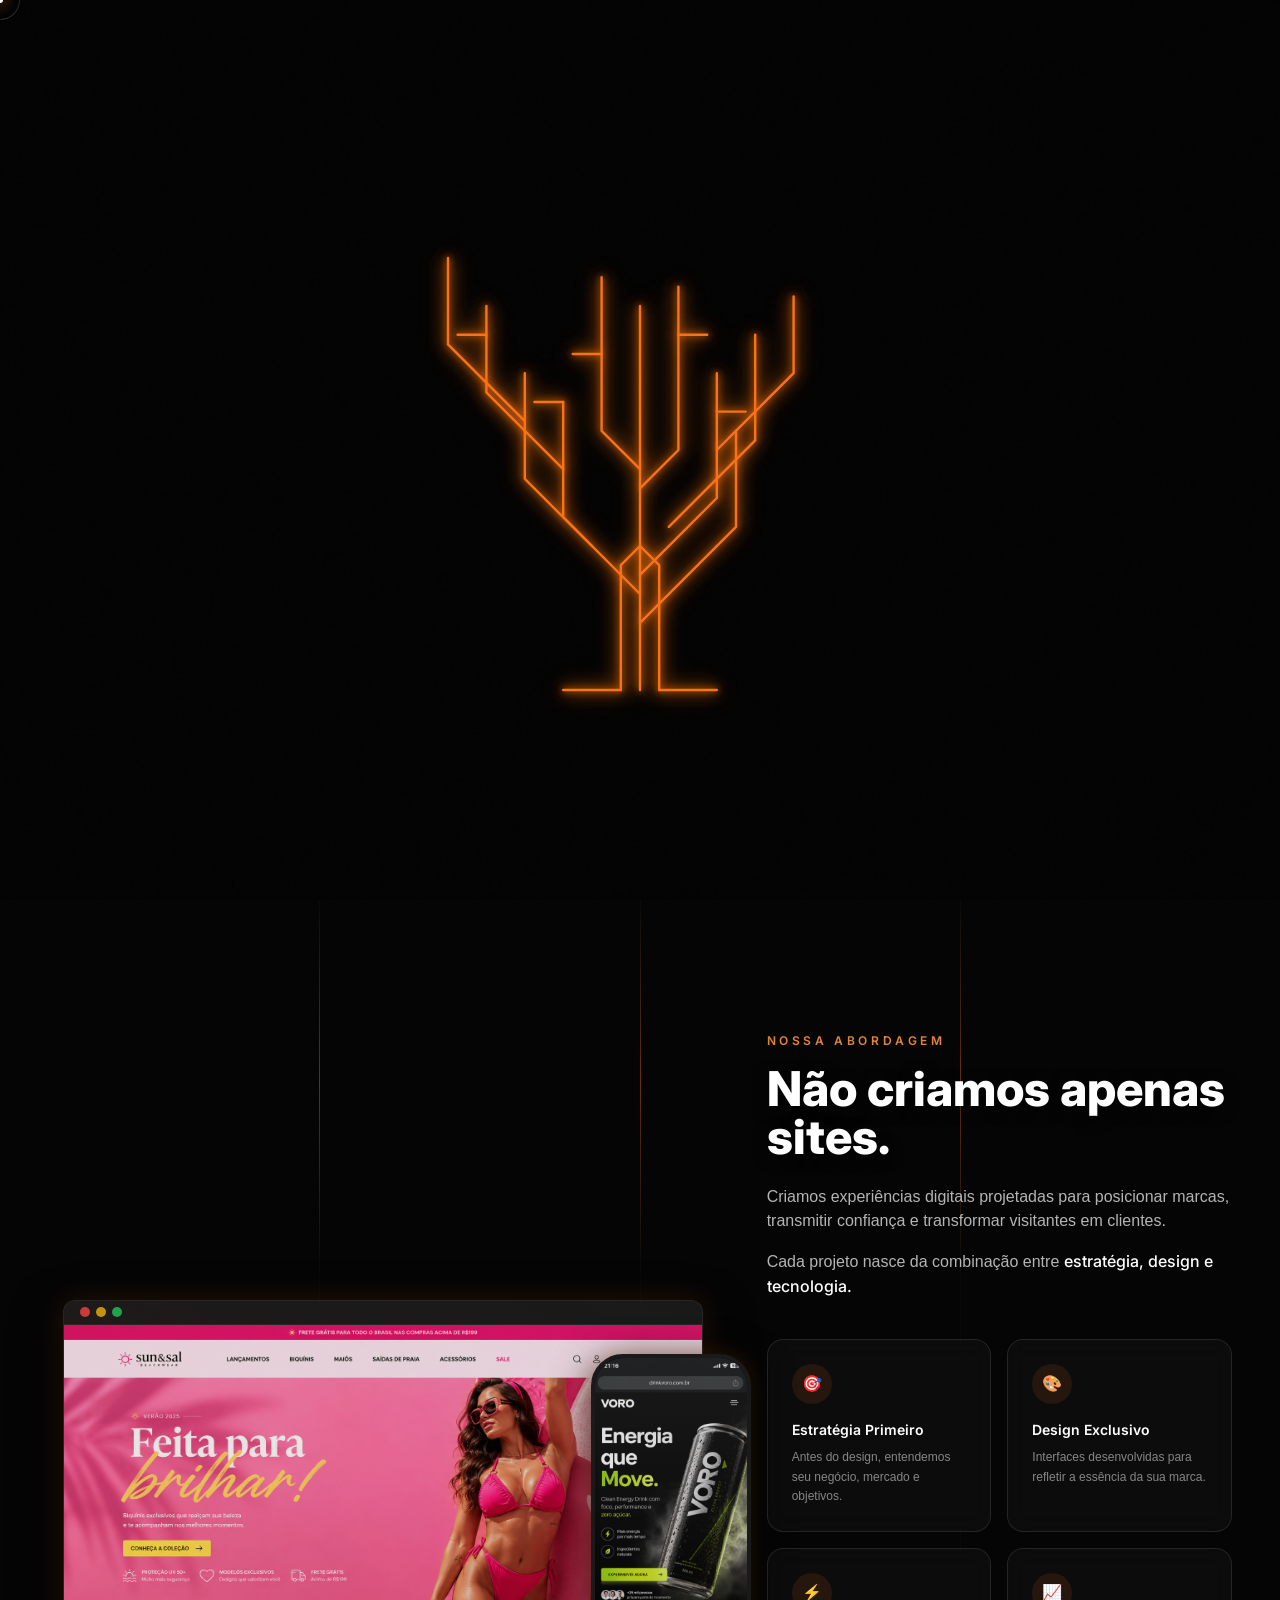
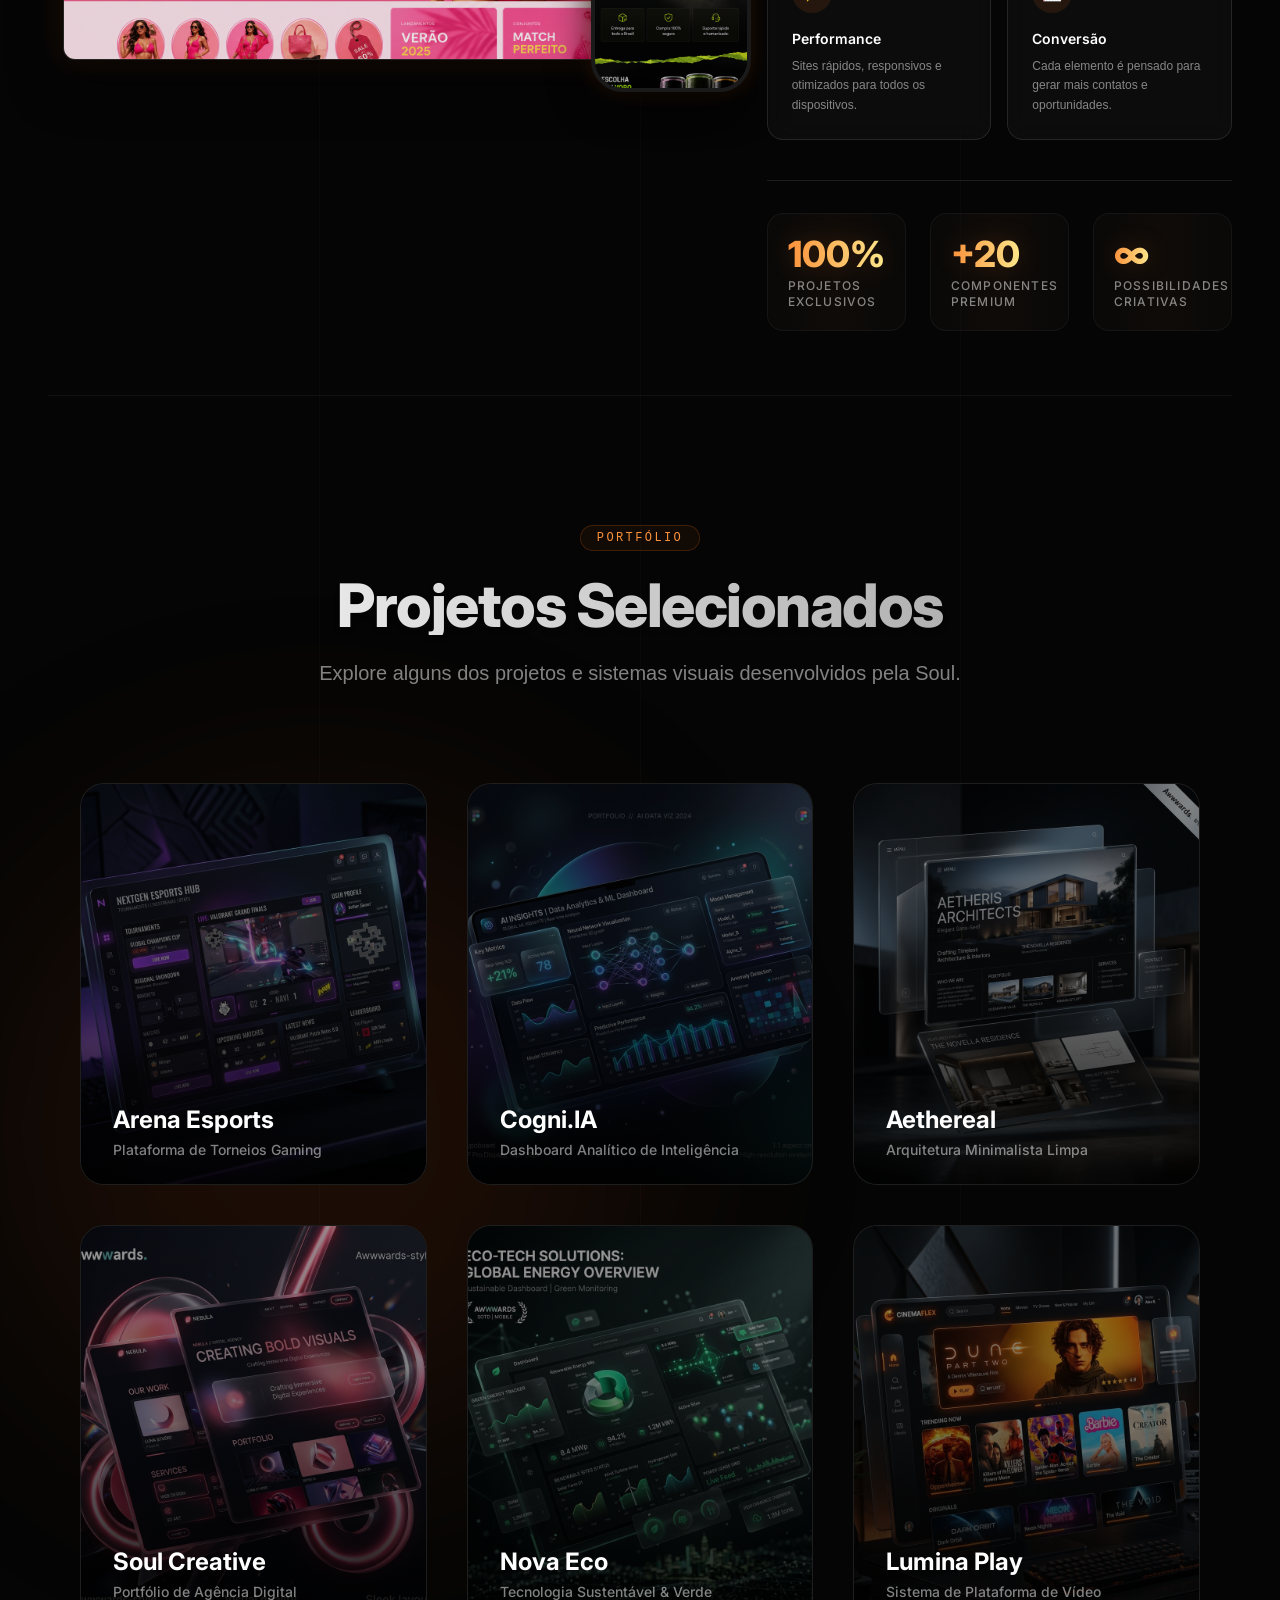
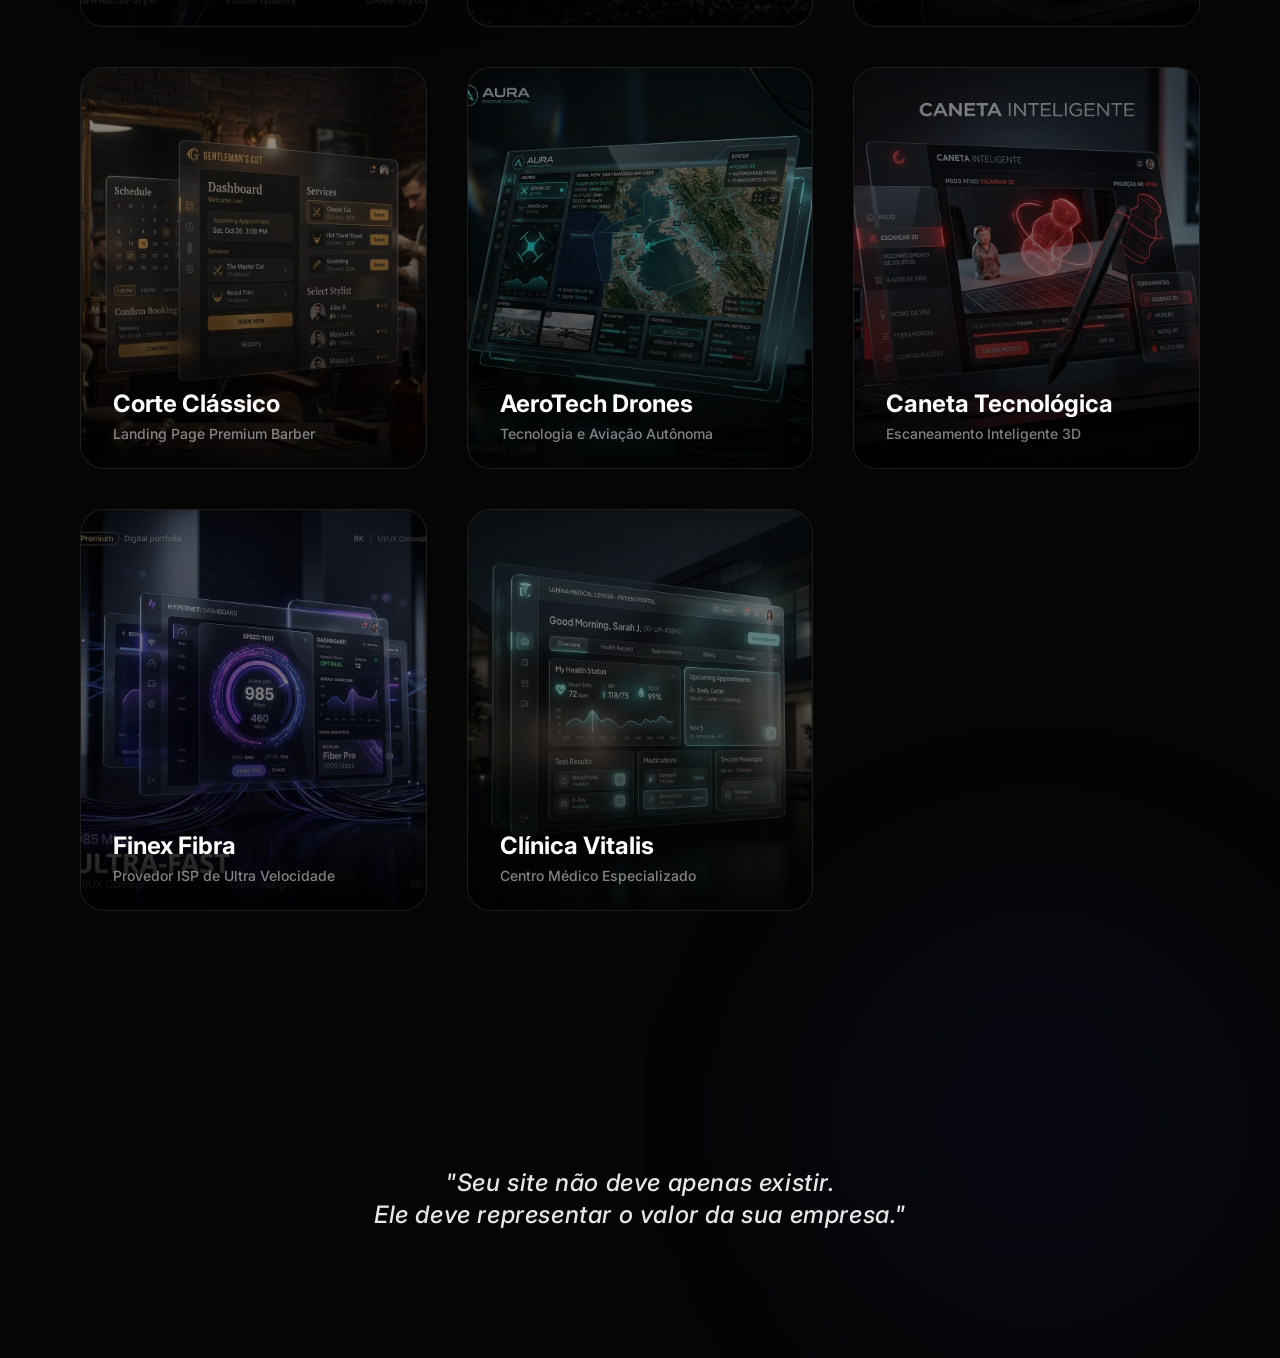
==== index3.html @ 249bc418 "Commit dobra 3" ====
<!DOCTYPE html>
<html lang="pt-BR">
<head>
    <meta charset="utf-8"/>
    <meta content="width=device-width, initial-scale=1.0" name="viewport"/>
    <meta content="5000" name="preview-ready-after-ms"/>
    <title>Portfólio Premium | Experiência Digital</title>

    <!-- fonts: Inter + Barlow Condensed + Oswald -->
    <link href="https://fonts.googleapis.com" rel="preconnect"/>
    <link href="https://fonts.gstatic.com" rel="preconnect"/>
    <link href="https://fonts.googleapis.com/css2?family=Inter:wght@300;400;500;600&family=Oswald:wght@500;600&family=Barlow+Condensed:wght@600;700&display=swap" rel="stylesheet">
    <link href="sonic-link.aura.build/assets/86d6b05f58559b7d_css2.css" rel="stylesheet"/>
    
    <!-- css: tokens de tema exatos do sonic-link -->
    <link rel="stylesheet" href="sonic-link.aura.build/assets/css/base.css"/>
    
    <!-- tailwind runtime idêntico -->
    <script src="sonic-link.aura.build/assets/176e894661aa9cdc_3.4.17"></script>
    <script>
        tailwind.config = {
            theme: {
                extend: {
                    fontFamily: {
                        sans: ['Inter', 'sans-serif'],
                        mono: ['JetBrains Mono', 'monospace'],
                        oswald: ['Oswald', 'sans-serif'],
                        barlow: ['Barlow Condensed', 'sans-serif'],
                    },
                    colors: {
                        brand: {
                            primary: '#6366F1',
                            secondary: '#fb923c',
                            accent: '#22d3ee',
                            lime: '#bef264',
                            purple: '#a855f7'
                        }
                    }
                }
            }
        }
    </script>
    
    <!-- icons idênticos -->
    <script src="sonic-link.aura.build/assets/851bed7af266f96a_iconify-icon.min.js"></script>
    <script src="https://unpkg.com/lucide@latest"></script>

    <style>
        body { background-color: #000; color: #fff; cursor: none; }
        
        /* --- PREMIUM PRELOADER CINEMATOGRÁFICO --- */
        #black-preloader {
            position: fixed; inset: 0; z-index: 999990;
            background: #030303;
            display: flex; align-items: center; justify-content: center;
            overflow: hidden;
        }
        .preloader-noise {
            position: absolute; inset: 0; z-index: 1;
            background-image: url('data:image/svg+xml;utf8,%3Csvg viewBox="0 0 200 200" xmlns="http://www.w3.org/2000/svg"%3E%3Cfilter id="n"%3E%3CfeTurbulence type="fractalNoise" baseFrequency="0.8" numOctaves="3" stitchTiles="stitch"/%3E%3C/filter%3E%3Crect width="100%25" height="100%25" filter="url(%23n)"/%3E%3C/svg%3E');
            opacity: 0.02;
            mix-blend-mode: overlay;
            pointer-events: none;
        }
        .preloader-ambient-glow {
            position: absolute; top: 50%; left: 50%; transform: translate(-50%, -50%);
            width: 60vw; height: 60vw;
            background: radial-gradient(circle, rgba(249, 115, 22, 0.05) 0%, transparent 60%);
            z-index: 2; pointer-events: none;
            opacity: 0;
        }
        .circuit-svg {
            position: absolute; top: 50%; left: 50%; transform: translate(-50%, -50%);
            width: clamp(250px, 60vw, 800px); height: clamp(250px, 60vw, 800px);
            z-index: 3; pointer-events: none;
            filter: drop-shadow(0 0 10px rgba(249,115,22,0.4));
        }
        .circuit-line {
            fill: none; stroke: #f97316; stroke-width: 2.5;
            stroke-linecap: round; stroke-linejoin: round;
        }
        .circuit-node {
            fill: #fdba74; transform-box: fill-box; transform-origin: center;
            opacity: 0; filter: drop-shadow(0 0 10px #f97316);
        }
        .glow-pulse {
            position: absolute; top: 50%; left: 50%; transform: translate(-50%, -50%);
            width: 0; height: 0; border-radius: 50%;
            background: radial-gradient(circle, rgba(249, 115, 22, 0.4) 0%, transparent 70%);
            z-index: 4; opacity: 0; pointer-events: none;
            mix-blend-mode: screen;
        }
        .preloader-logo-wrapper {
            position: absolute; top: 50%; left: 50%; transform: translate(-50%, -50%);
            display: flex; flex-direction: column; align-items: center; justify-content: center;
            width: clamp(200px, 45vw, 800px);
            z-index: 5;
            opacity: 0; filter: blur(20px); scale: 0.95;
            pointer-events: none;
        }
        .preloader-img-container {
            position: relative; width: 100%; display: flex; justify-content: center;
            filter: drop-shadow(0 0 25px rgba(249,115,22,0.15));
        }
        .preloader-logo {
            width: 100%; height: auto; display: block;
            image-rendering: high-quality;
            -webkit-backface-visibility: hidden;
            backface-visibility: hidden;
            transform: translateZ(0);
        }
        .logo-sweep-light {
            position: absolute; top: 0; left: -100%; width: 50%; height: 100%;
            background: linear-gradient(90deg, transparent, rgba(255,255,255,0.2), transparent);
            transform: skewX(-20deg); filter: blur(15px); mix-blend-mode: overlay;
        }
        .preloader-subtitle {
            font-family: 'Inter', sans-serif; font-weight: 500; font-size: clamp(0.45rem, 1.8vw, 1rem);
            letter-spacing: 0.6em; text-transform: uppercase; color: #ffffff;
            margin-top: clamp(1rem, 3vw, 2.5rem); margin-left: 0.6em;
            text-align: center; white-space: nowrap;
            opacity: 0; transform: translateY(15px);
            text-shadow: 0 0 10px rgba(255,255,255,0.8), 0 0 20px rgba(249,115,22,0.6);
            z-index: 10; position: relative;
        }
        .micro-particles {
            position: absolute; inset: 0; z-index: 4; pointer-events: none; overflow: hidden;
        }
        .particle {
            position: absolute; background: #fff; border-radius: 50%;
            opacity: 0; box-shadow: 0 0 8px #fb923c, 0 0 15px #f97316;
        }

        /* Botões Premium (CTA) adaptados com glassmorphism e glow dinâmico */
        .btn-glow {
            position: relative;
            overflow: hidden;
            background: linear-gradient(135deg, #f97316, #ea580c);
            border: 1px solid rgba(255,255,255,0.15);
            border-top-color: rgba(255,255,255,0.35);
            box-shadow: 0 10px 30px rgba(249,115,22,0.35), inset 0 1px 2px rgba(255,255,255,0.3);
            transition: all 0.4s cubic-bezier(0.2,0.8,0.2,1);
            cursor: none;
            color: #fff;
            text-shadow: 0 2px 4px rgba(0,0,0,0.2);
        }
        .btn-glow::before {
            content: '';
            position: absolute; inset: 0;
            background: linear-gradient(45deg, rgba(255,255,255,0), rgba(255,255,255,0.25), rgba(255,255,255,0));
            transform: translateX(-100%);
            transition: transform 0.6s ease;
            z-index: 1;
        }
        .btn-glow:hover::before { transform: translateX(100%); }
        .btn-glow:hover {
            transform: translateY(-2px) scale(1.02);
            box-shadow: 0 15px 40px rgba(249,115,22,0.5), inset 0 1px 2px rgba(255,255,255,0.4);
            border-color: rgba(255,255,255,0.4);
        }

        .btn-outline {
            position: relative;
            overflow: hidden;
            background: rgba(255,255,255,0.05);
            border: 1px solid rgba(255,255,255,0.15);
            border-top-color: rgba(255,255,255,0.3);
            box-shadow: 0 8px 32px rgba(0,0,0,0.2), inset 0 1px 1px rgba(255,255,255,0.1);
            transition: all 0.4s ease;
            backdrop-filter: blur(24px) saturate(200%);
            -webkit-backdrop-filter: blur(24px) saturate(200%);
            cursor: none;
            color: rgba(255,255,255,0.9);
        }
        .btn-outline:hover {
            background: rgba(255,255,255,0.12);
            border-color: rgba(255,255,255,0.4);
            color: #fff;
            box-shadow: 0 12px 40px rgba(0,0,0,0.3), inset 0 1px 1px rgba(255,255,255,0.3);
            transform: translateY(-2px);
        }

        /* Cursor Customizado acompanhando a exigência */
        .cursor-dot {
            position: fixed; top: 0; left: 0; width: 6px; height: 6px;
            background: #fff; border-radius: 50%; pointer-events: none; z-index: 1000000;
            transform: translate(-50%, -50%);
        }
        .cursor-halo {
            position: fixed; top: 0; left: 0; width: 40px; height: 40px;
            border: 1px solid rgba(255,255,255,0.15);
            background: radial-gradient(circle, rgba(249,115,22,0.15) 0%, transparent 60%);
            border-radius: 50%; pointer-events: none; z-index: 999999;
            transform: translate(-50%, -50%);
            transition: width 0.3s ease, height 0.3s ease, background 0.3s ease;
        }
        body:hover .cursor-halo { width: 60px; height: 60px; }
        
        /* Evitar cliques na animação de entrada que cortem o filme */
        #resolveTitle { pointer-events: none; }
        #resolveTitle button { pointer-events: auto; }

        /* TRAVA DE SEGURANÇA PARA MOBILE */
        @media (max-width: 600px) {
            .preloader-subtitle {
                font-size: 9px !important;
                letter-spacing: 4px !important;
                margin-top: 15px !important;
                white-space: nowrap !important;
                margin-left: 4px !important; /* Compensa o último letter-spacing para centralizar perfeitamente */
            }
            .preloader-logo-wrapper {
                width: 85vw !important;
                max-width: 320px !important;
            }
        }
    </style>
</head>
<body class="min-h-screen overflow-x-hidden bg-black antialiased selection:bg-[#f97316]/30 selection:text-white text-zinc-400 relative">

    <!-- CUSTOM CURSOR -->
    <div class="cursor-dot" id="cursor-dot"></div>
    <div class="cursor-halo" id="cursor-halo"></div>

    <!-- PRELOADER PURO CINEMATOGRÁFICO -->
    <div id="black-preloader">
        <div class="preloader-noise"></div>
        <div class="preloader-ambient-glow" id="ambient-glow"></div>
        <div class="micro-particles" id="particles-container"></div>
        <div class="glow-pulse" id="glow-pulse"></div>
        
        <div class="circuit-container" id="circuit-container">
            <svg class="circuit-svg" viewBox="0 0 800 600">
                <defs>
                    <filter id="premium-glow" x="-50%" y="-50%" width="200%" height="200%">
                        <feGaussianBlur stdDeviation="4" result="blur1"/>
                        <feGaussianBlur stdDeviation="8" result="blur2"/>
                        <feMerge>
                            <feMergeNode in="blur2"/>
                            <feMergeNode in="blur1"/>
                            <feMergeNode in="SourceGraphic"/>
                        </feMerge>
                    </filter>
                </defs>
                
                <g filter="url(#premium-glow)">
                    <!-- Tronco/Base principal -->
                    <path class="circuit-line" d="M400,550 L400,400" />
                    <path class="circuit-line" d="M380,550 L380,420 L400,400" />
                    <path class="circuit-line" d="M420,550 L420,420 L400,400" />
                    
                    <!-- Lado Esquerdo -->
                    <path class="circuit-line" d="M400,450 L320,370 L320,250" />
                    <path class="circuit-line" d="M350,400 L280,330 L280,220" />
                    <path class="circuit-line" d="M320,320 L240,240 L240,150" />
                    <path class="circuit-line" d="M280,270 L200,190 L200,100" />
                    
                    <!-- Lado Direito -->
                    <path class="circuit-line" d="M400,430 L480,350 L480,220" />
                    <path class="circuit-line" d="M430,380 L520,290 L520,180" />
                    <path class="circuit-line" d="M480,300 L560,220 L560,140" />
                    <path class="circuit-line" d="M400,480 L500,380 L500,280" />
                    
                    <!-- Centro superior -->
                    <path class="circuit-line" d="M400,400 L400,150" />
                    <path class="circuit-line" d="M400,320 L360,280 L360,120" />
                    <path class="circuit-line" d="M400,340 L440,300 L440,130" />
                    
                    <!-- Sub-ramificações horizontais e detalhes -->
                    <path class="circuit-line" d="M320,250 L290,250" />
                    <path class="circuit-line" d="M480,260 L510,260" />
                    <path class="circuit-line" d="M360,200 L330,200" />
                    <path class="circuit-line" d="M440,180 L470,180" />
                    <path class="circuit-line" d="M240,180 L210,180" />
                    <path class="circuit-line" d="M380,550 L320,550" />
                    <path class="circuit-line" d="M420,550 L480,550" />
                </g>
                
                <g filter="url(#premium-glow)">
                    <circle class="circuit-node" cx="320" cy="250" r="5" />
                    <circle class="circuit-node" cx="280" cy="220" r="4" />
                    <circle class="circuit-node" cx="240" cy="150" r="5" />
                    <circle class="circuit-node" cx="200" cy="100" r="4" />
                    <circle class="circuit-node" cx="480" cy="220" r="5" />
                    <circle class="circuit-node" cx="520" cy="180" r="4" />
                    <circle class="circuit-node" cx="560" cy="140" r="4" />
                    <circle class="circuit-node" cx="500" cy="280" r="5" />
                    <circle class="circuit-node" cx="400" cy="150" r="6" />
                    <circle class="circuit-node" cx="360" cy="120" r="4" />
                    <circle class="circuit-node" cx="440" cy="130" r="4" />
                    <circle class="circuit-node" cx="290" cy="250" r="3" />
                    <circle class="circuit-node" cx="510" cy="260" r="3" />
                    <circle class="circuit-node" cx="330" cy="200" r="3" />
                    <circle class="circuit-node" cx="470" cy="180" r="3" />
                    <circle class="circuit-node" cx="210" cy="180" r="3" />
                    <circle class="circuit-node" cx="320" cy="550" r="3" />
                    <circle class="circuit-node" cx="480" cy="550" r="3" />
                </g>
            </svg>
        </div>
        
        <div class="preloader-logo-wrapper" id="logo-wrapper">
            <div class="preloader-img-container">
                <img src="assets/LOGO%202.png" alt="Soul Logo" class="preloader-logo" id="premium-logo" />
                <div class="logo-sweep-light" id="logo-sweep"></div>
            </div>
            <div class="preloader-subtitle" id="premium-subtitle">BEM VINDO AO PORTFÓLIO</div>
        </div>
    </div>

    <!-- prism-background idêntico (WebGL renderiza aqui) -->
    <div class="fixed inset-0 z-[-1] pointer-events-none w-full h-full opacity-60 mix-blend-screen" id="prism-container"></div>
    
    <!-- atmospheric-layers idêntico -->
    <div class="fixed inset-0 z-0 pointer-events-none opacity-[0.08]" style="background-image: radial-gradient(circle at 1px 1px, #ffffff 1px, transparent 0); background-size: 32px 32px;"></div>
    <div class="fixed inset-0 z-0 flex items-center justify-center pointer-events-none">
        <div class="w-[800px] h-[800px] rounded-full opacity-30 blur-[120px]" style="background: radial-gradient(circle at center, #f97316, transparent 60%);"></div>
    </div>
    
    <!-- structural-grid-lines removido a pedido -->

    <!-- watermark adaptado -->
    <div class="fixed inset-0 flex items-center justify-center pointer-events-none z-0">
        <h1 class="text-7xl md:text-9xl tracking-tighter text-white font-light uppercase opacity-[0.02] select-none mix-blend-overlay">AGÊNCIA DIGITAL</h1>
    </div>

    <!-- navigation adaptado para Portfólio -->
    <header class="fixed md:top-8 z-50 flex pointer-events-auto pr-4 pl-4 top-4 right-0 left-0 justify-center">
        <nav class="flex items-center w-full md:w-auto max-w-4xl justify-between md:justify-center bg-[#18181B]/80 border-white/5 border rounded-full py-2 pr-2 pl-4 md:pl-6 shadow-2xl shadow-black/50 backdrop-blur-xl transition-all">
            <div class="flex items-center gap-2 pr-2 md:pr-6 md:border-r border-white/10 py-1 cursor-none hover:text-white transition-colors">
                <img src="assets/logo%203.png" alt="Logo" class="h-10 w-auto" />
            </div>
            <div class="hidden md:flex gap-6 px-6 items-center">
                <button class="hover:text-white cursor-none transition-colors text-xs text-zinc-500 tracking-widest font-mono">Projetos</button>
                <button class="hover:text-white cursor-none transition-colors text-xs text-zinc-500 tracking-widest font-mono">Serviços</button>
                <button class="hover:text-white cursor-none transition-colors text-xs text-zinc-500 tracking-widest font-mono">Sobre</button>
            </div>
            <div class="hidden md:flex items-center gap-4 pl-6 border-l border-white/10">
                <button class="hover:bg-orange-400 cursor-none transition-colors text-xs font-medium text-white tracking-tight bg-orange-500 rounded-full pt-1.5 pr-4 pb-1.5 pl-4 shadow-[0_0_12px_rgba(249,115,22,0.4)]">Iniciar Projeto</button>
            </div>
        </nav>
    </header>

    <!-- hero-pulsewave-intro -> ADAPTADA PARA PORTFÓLIO (MESMA ESTRUTURA GSAP E HTML) -->
    <section aria-label="Filme cinematográfico de introdução Portfólio" class="flex overflow-hidden antialiased selection:bg-indigo-400 selection:text-white text-white w-full h-screen relative items-center justify-center" style="font-family: Inter, ui-sans-serif, system-ui, -apple-system, BlinkMacSystemFont, 'Segoe UI', sans-serif">
        <div aria-hidden="true" class="absolute inset-0 opacity-30" style="background-image: radial-gradient(circle, rgba(255, 255, 255, 0.45) 0px, rgba(255, 255, 255, 0.45) 0.055rem, transparent 0.075rem); background-size: 0.7rem 0.7rem; mask-image: linear-gradient(rgba(0, 0, 0, 0.95), rgba(0, 0, 0, 0.15) 19%, rgba(0, 0, 0, 0.12) 81%, rgba(0, 0, 0, 0.85));"></div>
        <div aria-hidden="true" class="opacity-20 absolute top-0 right-0 bottom-0 left-0"></div>
        
        <div class="relative h-[91vh] w-[96vw] overflow-hidden rounded-[1.4rem] border border-white/10 bg-black shadow-2xl sm:rounded-[2rem] md:h-[89vh] md:w-[95vw]" id="filmStage" style="box-shadow: rgba(0, 0, 0, 0.48) 0px 2rem 8rem, rgba(255, 255, 255, 0.08) 0px 0px 0px 0.0625rem inset;">
            <canvas aria-hidden="true" class="absolute inset-0 h-full w-full opacity-90" id="webglLayer"></canvas>
            <img alt="" class="absolute inset-0 h-full w-full scale-125 object-cover opacity-0 blur-xl" id="abstractBase" src="sonic-link.aura.build/assets/6a7bb45fc2ab1366_fa51902b-c2a4-4c33-a96e-a8f1ef.jpg"/>
            <div aria-hidden="true" class="absolute inset-0" style="background: radial-gradient(circle at 50% 56%, rgba(249,115,22,.15), transparent 18%), radial-gradient(circle at 63% 45%, rgba(249,115,22,.25), transparent 25%), linear-gradient(to bottom, rgba(0,0,0,.2), rgba(0,0,0,.12) 38%, rgba(0,0,0,.76));"></div>
            <div aria-hidden="true" class="absolute inset-x-0 top-0 h-24 bg-gradient-to-b from-black via-black/70 to-transparent"></div>
            <div aria-hidden="true" class="absolute inset-x-0 bottom-0 h-44 bg-gradient-to-t from-black via-black/75 to-transparent"></div>
            <!-- linhas de grade finas e transparentes removidas a pedido -->
            
            <!-- (PRELOADER 1) TEXTO 1 DA TIMELINE GSAP -->
            <div class="absolute inset-x-4 top-[4%] z-10 text-center opacity-0 sm:top-[3%]" id="introWord">
                <p class="tracking-tight text-white/20 text-[clamp(4.5rem,15vw,11rem)] leading-none" style="font-family: 'Barlow Condensed', Impact, sans-serif; font-weight: 600;">Bem-vindo ao</p>
            </div>
            
            <!-- (PRELOADER 2) TEXTO 2 DA TIMELINE GSAP -->
            <div class="absolute left-1/2 top-[17%] z-20 flex w-[92%] -translate-x-1/2 items-center justify-center gap-[clamp(.45rem,2vw,2rem)] text-center opacity-0 sm:top-[18%] md:top-[17%]" id="mainTitle">
                <!-- Mantivemos as 4 chunks originais para garantir que a timeline funcione idêntica! -->
                <span class="titleChunk inline-block tracking-tight text-white text-[clamp(4.5rem,12vw,12rem)] leading-[.78]" style='font-family: "Barlow Condensed", Impact, sans-serif; font-weight: 700;'>Futuro</span>
                <span class="titleChunk inline-block tracking-tight text-white text-[clamp(4.5rem,12vw,12rem)] leading-[.78]" style='font-family: "Barlow Condensed", Impact, sans-serif; font-weight: 700;'>Digital.</span>
                <span class="titleChunk hidden tracking-tight text-white text-[clamp(4.5rem,12vw,12rem)] leading-[.78]" style='font-family: "Barlow Condensed", Impact, sans-serif; font-weight: 700;'>-</span>
                <span class="titleChunk hidden tracking-tight text-white text-[clamp(4.5rem,12vw,12rem)] leading-[.78]" style='font-family: "Barlow Condensed", Impact, sans-serif; font-weight: 700;'>-</span>
            </div>
            
            <!-- (PRELOADER 3) TEXTO 3 DA TIMELINE GSAP -->
            <div class="absolute left-1/2 top-[14%] z-20 w-[92%] -translate-x-1/2 text-center opacity-0" id="altTitle">
                <p class="tracking-tight text-white text-[clamp(4.5rem,14vw,12rem)] leading-[.76]" style="font-family: 'Barlow Condensed', Impact, sans-serif; font-weight: 700;">Alto Impacto</p>
            </div>
            
            <!-- (HERO FINAL) TEXTO DE RESOLUÇÃO FINAL GSAP -->
            <div class="absolute left-1/2 top-1/2 z-50 w-full px-2 md:px-4 -translate-x-1/2 -translate-y-1/2 text-center opacity-0 flex flex-col items-center" id="resolveTitle">
                <p class="tracking-tighter text-white text-[clamp(2.5rem,7vw,6.5rem)] leading-[1.1] font-sans font-extrabold" style="text-shadow: 0 15px 50px rgba(0,0,0,0.9), 0 4px 15px rgba(0,0,0,0.8);">Design com Estratégia</p>
                <p class="mx-auto mt-4 w-full max-w-4xl text-[10px] sm:text-sm font-sans font-normal uppercase tracking-[.25rem] text-white/90 leading-relaxed" style="text-shadow: 0 4px 15px rgba(0,0,0,0.9);">
                    Transformando ideias em experiências digitais que vendem.
                </p>
                <!-- Os CTAs exigidos pela agência (escondidos até o fade-in) -->
                <div class="mt-8 flex flex-col sm:flex-row items-center justify-center gap-5 sm:gap-6">
                    <!-- Botão 1 Animado (Borda Giratória Conic-Gradient) -->
                    <button class="group isolate inline-flex cursor-pointer overflow-hidden transition-all duration-300 hover:scale-105 hover:shadow-[0_0_50px_10px_rgba(249,115,22,0.45)] bg-gradient-to-b from-white/20 via-white/0 to-white/5 rounded-full relative shadow-[0_0_25px_rgba(249,115,22,0.3),0_8px_40px_rgba(249,115,22,0.15)]">
                        <div class="absolute inset-0 overflow-hidden rounded-full">
                            <div class="absolute inset-[-100%] w-[300%] h-[300%] left-[-100%] top-[-100%] animate-[spin_3s_linear_infinite]" style="background: conic-gradient(from 0deg, transparent 0deg, transparent 80deg, rgba(253,186,116,0.9) 180deg, transparent 280deg, transparent 360deg);"></div>
                        </div>
                        <div class="absolute inset-[1px] rounded-full backdrop-blur-xl z-0 bg-neutral-950/90"></div>
                        <div class="z-10 flex gap-3 overflow-hidden text-sm font-medium text-white w-full rounded-full py-3.5 pl-7 pr-5 relative items-center justify-center">
                            <span class="whitespace-nowrap relative z-10 font-semibold tracking-wide text-base text-white/95 group-hover:text-white transition-colors">Ver Projetos</span>
                            <span class="inline-flex items-center justify-center z-10 bg-white/10 w-7 h-7 rounded-full ml-1 relative group-hover:translate-x-1 transition-transform text-white/80 group-hover:text-white">
                                <i data-lucide="arrow-right" class="w-3.5 h-3.5"></i>
                            </span>
                        </div>
                    </button>

                    <!-- Botão 2 Animado (Borda Giratória Conic-Gradient Sutil) -->
                    <button class="group isolate inline-flex cursor-pointer overflow-hidden transition-all duration-300 hover:scale-105 hover:shadow-[0_0_50px_10px_rgba(255,255,255,0.2)] bg-gradient-to-b from-white/10 via-white/0 to-white/5 rounded-full relative shadow-[0_0_25px_rgba(255,255,255,0.1),0_8px_40px_rgba(0,0,0,0.4)]">
                        <div class="absolute inset-0 overflow-hidden rounded-full">
                            <div class="absolute inset-[-100%] w-[300%] h-[300%] left-[-100%] top-[-100%] animate-[spin_4s_linear_infinite]" style="background: conic-gradient(from 0deg, transparent 0deg, transparent 120deg, rgba(255,255,255,0.5) 180deg, transparent 240deg, transparent 360deg);"></div>
                        </div>
                        <div class="absolute inset-[1px] rounded-full backdrop-blur-xl z-0 bg-[#0a0a0a]/90"></div>
                        <div class="z-10 flex gap-3 overflow-hidden text-sm font-medium text-white rounded-full py-3.5 px-8 relative items-center">
                            <span class="whitespace-nowrap relative z-10 font-semibold tracking-wide text-base text-white/90 group-hover:text-white transition-colors">Falar Comigo</span>
                        </div>
                    </button>
                </div>
            </div>

            <!-- MOCKUP MOBILE (CENTRAL) -->
            <div class="absolute left-1/2 top-[34%] z-30 h-[49vh] min-h-[20rem] w-[min(25rem,58vw)] -translate-x-1/2 opacity-0 sm:top-[31%] md:w-[min(27rem,30vw)]" id="phoneWrap" style="perspective: 80rem;">
                <div class="relative mx-auto h-full w-full overflow-hidden rounded-[2.25rem] border border-white/15 bg-[#050505] shadow-2xl" id="phone" style="box-shadow: rgba(249, 115, 22, 0.45) 0px 0px 0px 0.45rem, rgba(0, 0, 0, 0.68) 0px 2rem 5rem, rgba(249, 115, 22, 0.28) 0px 0px 3rem;">
                    <div class="absolute inset-x-[18%] top-0 z-20 h-6 rounded-b-2xl bg-[#050505]"></div>
                    <div class="absolute inset-0 bg-[#050505]"></div>
                    <div aria-hidden="true" class="absolute inset-0 opacity-35" style="background: radial-gradient(circle at 82% 12%, rgba(168,85,247,.3), transparent 16%), radial-gradient(circle at 12% 72%, rgba(99,102,241,.2), transparent 22%);"></div>
                    <div class="relative z-10 flex h-full flex-col p-5 sm:p-6">
                        <div class="flex items-center justify-between text-xs font-medium text-white/80">
                            <span>9:41</span>
                            <div class="flex items-center gap-1">
                                <svg fill="none" height="24" stroke="currentColor" stroke-linecap="round" stroke-linejoin="round" stroke-width="2" style="width:.95rem;height:.95rem" viewBox="0 0 24 24" width="24" xmlns="http://www.w3.org/2000/svg"><path d="M2 20h.01"/><path d="M7 20v-4"/><path d="M12 20v-8"/><path d="M17 20V8"/><path d="M22 4v16"/></svg>
                                <svg fill="none" height="24" stroke="currentColor" stroke-linecap="round" stroke-linejoin="round" stroke-width="2" style="width:.95rem;height:.95rem" viewBox="0 0 24 24" width="24" xmlns="http://www.w3.org/2000/svg"><rect height="8" rx="2" width="20" x="2" y="14"/><path d="M6.01 18H6"/><path d="M10.01 18H10"/><path d="M15 10v4"/><path d="M17.84 7.17a4 4 0 0 0-5.66 0"/><path d="M20.66 4.34a8 8 0 0 0-11.31 0"/></svg>
                                <svg fill="none" height="24" stroke="currentColor" stroke-linecap="round" stroke-linejoin="round" stroke-width="2" style="width:.95rem;height:.95rem" viewBox="0 0 24 24" width="24" xmlns="http://www.w3.org/2000/svg"><path d="M15 7h1a2 2 0 0 1 2 2v6a2 2 0 0 1-2 2h-2"/><path d="M6 7H4a2 2 0 0 0-2 2v6a2 2 0 0 0 2 2h1"/><path d="m11 7-3 5h4l-3 5"/><line x1="22" x2="22" y1="11" y2="13"/></svg>
                            </div>
                        </div>
                        <div class="mt-6 flex items-start justify-between">
                            <h2 class="tracking-tight text-white text-4xl leading-none sm:text-5xl" style="font-family: 'Barlow Condensed', Impact, sans-serif; font-weight: 700;">Resultados</h2>
                            <div class="grid h-9 w-9 place-items-center rounded-full bg-orange-500 text-sm font-bold text-white">S</div>
                        </div>
                        <div class="mt-7 flex gap-2 overflow-hidden">
                            <span class="rounded-full bg-orange-500 px-4 py-2 text-xs font-medium text-white shadow-[0_0_10px_rgba(249,115,22,0.5)]">UI/UX</span>
                            <span class="rounded-full bg-white/10 px-4 py-2 text-xs font-medium text-white/70">Estratégia</span>
                            <span class="rounded-full bg-white/10 px-4 py-2 text-xs font-medium text-white/70">Performance</span>
                        </div>
                        <p class="mt-5 text-xl font-medium tracking-tight text-white sm:text-2xl" style="font-family: 'Barlow Condensed', Impact, sans-serif;">Nossos Serviços</p>
                        <div class="mt-3 grid grid-cols-2 gap-3">
                            <div class="h-24 rounded-2xl border border-white/10 bg-white/[.04] p-3 backdrop-blur-md">
                                <svg fill="none" height="24" stroke="currentColor" stroke-linecap="round" stroke-linejoin="round" stroke-width="2" style="width:1.5rem;height:1.5rem;color:rgba(249,115,22,.9)" viewBox="0 0 24 24" width="24" xmlns="http://www.w3.org/2000/svg"><path d="M12 2v20"/><path d="M17 5H9.5a3.5 3.5 0 0 0 0 7h5a3.5 3.5 0 0 1 0 7H6"/></svg>
                                <p class="mt-5 text-xs font-medium uppercase tracking-widest text-white/60">Alta Conversão</p>
                            </div>
                            <div class="h-24 rounded-2xl border border-white/10 bg-white/[.04] p-3 backdrop-blur-md">
                                <svg fill="none" height="24" stroke="currentColor" stroke-linecap="round" stroke-linejoin="round" stroke-width="2" style="width:1.5rem;height:1.5rem;color:rgba(249,115,22,.9)" viewBox="0 0 24 24" width="24" xmlns="http://www.w3.org/2000/svg"><polyline points="16 18 22 12 16 6"/><polyline points="8 6 2 12 8 18"/></svg>
                                <p class="mt-5 text-xs font-medium uppercase tracking-widest text-white/60">Sistemas Web</p>
                            </div>
                        </div>
                        <div class="mt-auto rounded-3xl border border-white/10 bg-white/[.05] p-4 backdrop-blur-md">
                            <p class="text-xs font-medium uppercase tracking-widest text-white/40">Case Premium</p>
                            <div class="mt-3 flex items-center gap-3">
                                <img alt="Logo Cliente" class="h-10 w-10 rounded-full object-cover grayscale" src="https://images.unsplash.com/photo-1560179707-f14e90ef3623?w=100&q=80"/>
                                <div>
                                    <p class="text-sm font-medium text-white">Stripe Redesign</p>
                                    <p class="text-xs text-orange-400">Entrega de Autoridade</p>
                                </div>
                                <svg class="ml-auto" fill="none" height="24" stroke="currentColor" stroke-linecap="round" stroke-linejoin="round" stroke-width="2" style="width:1.5rem;height:1.5rem;color:rgba(249,115,22,.8)" viewBox="0 0 24 24" width="24" xmlns="http://www.w3.org/2000/svg"><path d="m9 18 6-6-6-6"/></svg>
                            </div>
                        </div>
                    </div>
                </div>
            </div>

            <!-- PROVAS SOCIAIS (Imagens Unsplash integradas ao cardsLayer do Sonic) -->
            <div aria-label="Portfólio de Projetos" class="absolute inset-0 z-40 pointer-events-none" id="cardsLayer">
                <figure class="mediaCard absolute left-[8%] top-[55%] h-[21vh] w-[20rem] max-w-[36vw] overflow-hidden rounded-xl border border-white/10 opacity-0 shadow-2xl sm:left-[11%] sm:top-[55%]" style="box-shadow: rgba(0, 0, 0, 0.62) 0px 1.5rem 4rem, rgba(99, 102, 241, 0.2) 0px 0px 2rem;">
                    <img alt="Aethereal" class="h-full w-full object-cover" src="assets/Captura%20de%20tela%202026-06-08%20204048.png"/>
                    <div class="absolute inset-0 bg-indigo-600/20 mix-blend-screen"></div>
                </figure>
                <figure class="mediaCard absolute left-[29%] top-[50%] h-[14vh] w-[17rem] max-w-[31vw] overflow-hidden rounded-xl border border-white/10 opacity-0 shadow-2xl" style="box-shadow: rgba(0, 0, 0, 0.55) 0px 1.5rem 4rem;">
                    <img alt="Finex" class="h-full w-full object-cover" src="assets/Captura%20de%20tela%202026-06-08%20204153.png"/>
                    <div class="absolute inset-0 bg-purple-400/20 mix-blend-screen"></div>
                </figure>
                <figure class="mediaCard absolute left-1/2 top-[59%] h-[22vh] w-[30rem] max-w-[45vw] -translate-x-1/2 overflow-hidden rounded-xl border border-white/10 opacity-0 shadow-2xl" style="box-shadow: rgba(0, 0, 0, 0.62) 0px 1.5rem 4rem, rgba(34, 211, 238, 0.18) 0px 0px 2.5rem;">
                    <img alt="Aetheris" class="h-full w-full object-cover" src="assets/Captura%20de%20tela%202026-06-08%20204317.png"/>
                    <div class="absolute inset-0 bg-cyan-300/15 mix-blend-screen"></div>
                </figure>
                <figure class="mediaCard absolute right-[23%] top-[48%] h-[16vh] w-[17rem] max-w-[30vw] overflow-hidden rounded-xl border border-white/10 opacity-0 shadow-2xl" style="box-shadow: rgba(0, 0, 0, 0.55) 0px 1.5rem 4rem;">
                    <img alt="Blade" class="h-full w-full object-cover" src="assets/Captura%20de%20tela%202026-06-08%20204420.png"/>
                    <div class="absolute inset-0 bg-orange-300/15 mix-blend-screen"></div>
                </figure>
                <figure class="mediaCard absolute right-[8%] top-[51%] h-[23vh] w-[21rem] max-w-[37vw] overflow-hidden rounded-xl border border-white/10 opacity-0 shadow-2xl sm:right-[11%]" style="box-shadow: rgba(0, 0, 0, 0.62) 0px 1.5rem 4rem, rgba(99, 102, 241, 0.18) 0px 0px 2rem;">
                    <img alt="Elienai" class="h-full w-full object-cover" src="assets/Captura%20de%20tela%202026-06-08%20204445.png"/>
                    <div class="absolute inset-0 bg-indigo-400/20 mix-blend-screen"></div>
                </figure>
            </div>

            <div aria-hidden="true" class="bg-white opacity-0 z-[70] absolute top-0 right-0 bottom-0 left-0" id="flash"></div>
            
            <div class="absolute bottom-6 left-1/2 z-[80] flex -translate-x-1/2 items-center gap-4 rounded-full border border-orange-500/20 bg-[#050505]/60 px-6 py-2.5 opacity-0 backdrop-blur-xl shadow-[0_4px_30px_rgba(249,115,22,0.15)] ring-1 ring-white/5 group transition-all hover:scale-105 hover:border-orange-500/40" id="metaRail">
                <div class="relative flex h-2.5 w-2.5 items-center justify-center">
                    <span class="absolute inline-flex h-full w-full animate-ping rounded-full bg-orange-400 opacity-75"></span>
                    <span class="relative inline-flex h-1.5 w-1.5 rounded-full bg-orange-500 shadow-[0_0_8px_rgba(249,115,22,0.8)]"></span>
                </div>
                <span class="text-[10px] sm:text-xs font-mono uppercase tracking-[.3em] bg-clip-text text-transparent bg-gradient-to-r from-white via-orange-100 to-orange-400 font-semibold">Experiência Digital <span class="text-orange-500/50 mx-1">✦</span> Portfólio</span>
            </div>
            
            <div class="hidden" style="display: none !important;" id="sequenceLabel">
                <span class="h-px w-8 bg-white/25"></span>
                <span>Resolvendo</span>
            </div>
            
            <!-- ECOSSISTEMA FLUTUANTE (Badges) -->
            <div id="ecosystem-layer" class="absolute inset-0 z-[60] pointer-events-none perspective-[1200px]">
                
                <!-- Google Ads (Superior Esquerda, mais ao canto) -->
                <div class="eco-badge opacity-0 absolute pointer-events-auto group will-change-transform" data-eco="google-ads" style="top: 10%; left: 3%;">
                    <div class="relative flex items-center gap-3 px-4 py-3 rounded-2xl bg-[#0a0a0a]/40 border border-white/20 backdrop-blur-xl shadow-[0_15px_40px_rgba(0,0,0,0.6),inset_0_1px_2px_rgba(255,255,255,0.2)] transition-colors duration-300 hover:border-orange-500/50 hover:bg-[#111]/80 cursor-default overflow-hidden">
                        <div class="absolute inset-0 bg-gradient-to-r from-white/[0.05] via-transparent to-white/[0.05] animate-pulse pointer-events-none"></div>
                        <img src="https://cdn.jsdelivr.net/gh/devicons/devicon/icons/google/google-original.svg" alt="Google" class="w-5 h-5 object-contain drop-shadow-[0_0_8px_rgba(255,255,255,0.3)] relative z-10">
                        <span class="text-white/90 text-[10px] sm:text-[11px] font-bold tracking-[0.15em] uppercase whitespace-nowrap relative z-10">Google Ads</span>
                        <div class="absolute inset-0 bg-orange-500/0 group-hover:bg-orange-500/15 blur-xl transition-all duration-300 pointer-events-none rounded-2xl"></div>
                    </div>
                </div>

                <!-- Meta Ads (Superior Direita, mais ao canto) -->
                <div class="eco-badge opacity-0 absolute pointer-events-auto group will-change-transform" data-eco="meta-ads" style="top: 12%; right: 4%;">
                    <div class="relative flex items-center gap-3 px-4 py-3 rounded-2xl bg-[#0a0a0a]/40 border border-white/20 backdrop-blur-xl shadow-[0_15px_40px_rgba(0,0,0,0.6),inset_0_1px_2px_rgba(255,255,255,0.2)] transition-colors duration-300 hover:border-blue-500/50 hover:bg-[#111]/80 cursor-default overflow-hidden">
                        <div class="absolute inset-0 bg-gradient-to-r from-white/[0.05] via-transparent to-white/[0.05] animate-pulse pointer-events-none"></div>
                        <svg class="w-6 h-6 drop-shadow-[0_0_8px_rgba(0,198,255,0.4)] relative z-10" viewBox="0 0 24 24" fill="url(#meta-grad)">
                            <defs>
                                <linearGradient id="meta-grad" x1="0" y1="0" x2="1" y2="1">
                                    <stop offset="0%" stop-color="#0668E1" />
                                    <stop offset="100%" stop-color="#00C6FF" />
                                </linearGradient>
                            </defs>
                            <path d="M20.73,8.73c-2.45-2.28-5.83-2.6-8.73-0.7c-2.9-1.9-6.28-1.58-8.73,0.7c-3.03,2.83-3.03,7.42,0,10.25c2.45,2.28,5.83,2.6,8.73,0.7c2.9,1.9,6.28,1.58,8.73-0.7C23.76,16.15,23.76,11.56,20.73,8.73z M17.2,16.27c-1.63,1.52-3.88,1.73-5.82,0.47c0.23-0.34,0.47-0.7,0.67-1.07c0.98,0.77,2.37,0.77,3.35,0c0.98-0.92,0.98-2.41,0-3.33c-0.98-0.92-2.37-0.92-3.35,0c-0.2,0.37-0.44,0.73-0.67,1.07c-1.94,1.26-4.19,1.05-5.82-0.47c-2.02-1.89-2.02-4.94,0-6.83c1.63-1.52,3.88-1.73,5.82-0.47c-0.23,0.34-0.47,0.7-0.67,1.07c-0.98-0.77-2.37-0.77-3.35,0c-0.98,0.92-0.98,2.41,0,3.33c0.98,0.92,2.37,0.92,3.35,0c0.2-0.37,0.44-0.73,0.67-1.07c1.94-1.26,4.19-1.05,5.82,0.47C19.22,11.33,19.22,14.38,17.2,16.27z"/>
                        </svg>
                        <span class="text-white/90 text-[10px] sm:text-[11px] font-bold tracking-[0.15em] uppercase whitespace-nowrap relative z-10">Meta Ads</span>
                        <div class="absolute inset-0 bg-blue-500/0 group-hover:bg-blue-500/15 blur-xl transition-all duration-300 pointer-events-none rounded-2xl"></div>
                    </div>
                </div>

                <!-- Instagram (Empurrado bem para a direita para não encostar no texto) -->
                <div class="eco-badge opacity-0 absolute pointer-events-auto group will-change-transform" data-eco="instagram" style="top: 40%; right: 2%;">
                    <div class="relative flex items-center gap-3 px-4 py-3 rounded-2xl bg-[#0a0a0a]/40 border border-white/20 backdrop-blur-xl shadow-[0_15px_40px_rgba(0,0,0,0.6),inset_0_1px_2px_rgba(255,255,255,0.2)] transition-colors duration-300 hover:border-pink-500/50 hover:bg-[#111]/80 cursor-default overflow-hidden">
                        <div class="absolute inset-0 bg-gradient-to-r from-white/[0.05] via-transparent to-white/[0.05] animate-pulse pointer-events-none"></div>
                        <svg class="w-6 h-6 drop-shadow-[0_0_8px_rgba(220,39,67,0.4)] relative z-10" viewBox="0 0 24 24" fill="none" stroke="url(#insta-grad)" stroke-width="2" stroke-linecap="round" stroke-linejoin="round">
                            <defs>
                                <linearGradient id="insta-grad" x1="0" y1="0" x2="1" y2="1">
                                    <stop offset="0%" stop-color="#f09433" />
                                    <stop offset="25%" stop-color="#e6683c" />
                                    <stop offset="50%" stop-color="#dc2743" />
                                    <stop offset="75%" stop-color="#cc2366" />
                                    <stop offset="100%" stop-color="#bc1888" />
                                </linearGradient>
                            </defs>
                            <rect x="2" y="2" width="20" height="20" rx="5" ry="5"></rect>
                            <path d="M16 11.37A4 4 0 1 1 12.63 8 4 4 0 0 1 16 11.37z"></path>
                            <line x1="17.5" y1="6.5" x2="17.51" y2="6.5"></line>
                        </svg>
                        <span class="text-white/90 text-[10px] sm:text-[11px] font-bold tracking-[0.15em] uppercase whitespace-nowrap relative z-10">Instagram</span>
                        <div class="absolute inset-0 bg-pink-500/0 group-hover:bg-pink-500/15 blur-xl transition-all duration-300 pointer-events-none rounded-2xl"></div>
                    </div>
                </div>

                <!-- Google Tag Manager (Novo, Intermediária Esquerda, afastado do texto) -->
                <div class="eco-badge opacity-0 absolute pointer-events-auto group will-change-transform" data-eco="gtm" style="top: 45%; left: 2%;">
                    <div class="relative flex items-center gap-3 px-4 py-3 rounded-2xl bg-[#0a0a0a]/40 border border-white/20 backdrop-blur-xl shadow-[0_15px_40px_rgba(0,0,0,0.6),inset_0_1px_2px_rgba(255,255,255,0.2)] transition-colors duration-300 hover:border-yellow-500/50 hover:bg-[#111]/80 cursor-default overflow-hidden">
                        <div class="absolute inset-0 bg-gradient-to-r from-white/[0.05] via-transparent to-white/[0.05] animate-pulse pointer-events-none"></div>
                        <img src="https://cdn.jsdelivr.net/gh/devicons/devicon/icons/google/google-original.svg" alt="Google" class="w-5 h-5 object-contain drop-shadow-[0_0_8px_rgba(255,255,255,0.3)] relative z-10">
                        <span class="text-white/90 text-[10px] sm:text-[11px] font-bold tracking-[0.15em] uppercase whitespace-nowrap relative z-10">Tag Manager</span>
                        <div class="absolute inset-0 bg-yellow-500/0 group-hover:bg-yellow-500/15 blur-xl transition-all duration-300 pointer-events-none rounded-2xl"></div>
                    </div>
                </div>

                <!-- Google Meu Negócio (Inferior Esquerda) - Imagem Corrigida para o logo G limpo -->
                <div class="eco-badge opacity-0 absolute pointer-events-auto group will-change-transform" data-eco="gmb" style="top: 75%; left: 12%;">
                    <div class="relative flex items-center gap-3 px-4 py-3 rounded-2xl bg-[#0a0a0a]/40 border border-white/20 backdrop-blur-xl shadow-[0_15px_40px_rgba(0,0,0,0.6),inset_0_1px_2px_rgba(255,255,255,0.2)] transition-colors duration-300 hover:border-blue-400/50 hover:bg-[#111]/80 cursor-default overflow-hidden">
                        <div class="absolute inset-0 bg-gradient-to-r from-white/[0.05] via-transparent to-white/[0.05] animate-pulse pointer-events-none"></div>
                        <img src="https://cdn.jsdelivr.net/gh/devicons/devicon/icons/google/google-original.svg" alt="Google" class="w-5 h-5 object-contain drop-shadow-[0_0_8px_rgba(255,255,255,0.3)] relative z-10">
                        <span class="text-white/90 text-[10px] sm:text-[11px] font-bold tracking-[0.15em] uppercase whitespace-nowrap relative z-10">Meu Negócio</span>
                        <div class="absolute inset-0 bg-blue-400/0 group-hover:bg-blue-400/15 blur-xl transition-all duration-300 pointer-events-none rounded-2xl"></div>
                    </div>
                </div>

                <!-- Microsoft Clarity (Inferior Direita) - Imagem Corrigida para SVG 4 quadrados limpo -->
                <div class="eco-badge opacity-0 absolute pointer-events-auto group will-change-transform" data-eco="clarity" style="top: 78%; right: 10%;">
                    <div class="relative flex items-center gap-3 px-4 py-3 rounded-2xl bg-[#0a0a0a]/40 border border-white/20 backdrop-blur-xl shadow-[0_15px_40px_rgba(0,0,0,0.6),inset_0_1px_2px_rgba(255,255,255,0.2)] transition-colors duration-300 hover:border-cyan-500/50 hover:bg-[#111]/80 cursor-default overflow-hidden">
                        <div class="absolute inset-0 bg-gradient-to-r from-white/[0.05] via-transparent to-white/[0.05] animate-pulse pointer-events-none"></div>
                        <svg class="w-5 h-5 drop-shadow-[0_0_6px_rgba(255,255,255,0.2)] relative z-10" viewBox="0 0 24 24" fill="none" xmlns="http://www.w3.org/2000/svg">
                            <rect x="2" y="2" width="9" height="9" fill="#f35325"/>
                            <rect x="13" y="2" width="9" height="9" fill="#81bc06"/>
                            <rect x="2" y="13" width="9" height="9" fill="#05a6f0"/>
                            <rect x="13" y="13" width="9" height="9" fill="#ffba08"/>
                        </svg>
                        <span class="text-white/90 text-[10px] sm:text-[11px] font-bold tracking-[0.15em] uppercase whitespace-nowrap relative z-10">Clarity</span>
                        <div class="absolute inset-0 bg-cyan-500/0 group-hover:bg-cyan-500/15 blur-xl transition-all duration-300 pointer-events-none rounded-2xl"></div>
                    </div>
                </div>

            </div>
        </div>

        <!-- DEPENDÊNCIAS ORIGINAIS GSAP -->
        <script src="sonic-link.aura.build/assets/28033e449a31ebcc_gsap.min.js"></script>

        <!-- SCRIPT DO PRELOADER PURO -> INJETA A TIMELINE DO HERO APENAS NO FINAL -->
        <script>
            lucide.createIcons();
            const cursorDot = document.getElementById('cursor-dot');
            const cursorHalo = document.getElementById('cursor-halo');

            // Tracking do cursor
            window.addEventListener("mousemove", (e) => {
                cursorDot.style.left = e.clientX + "px";
                cursorDot.style.top = e.clientY + "px";
                cursorHalo.style.left = e.clientX + "px";
                cursorHalo.style.top = e.clientY + "px";
            });

            // Particles System (Faíscas caindo)
            const particlesContainer = document.getElementById('particles-container');
            for(let i = 0; i < 70; i++) {
                let p = document.createElement('div');
                p.className = 'particle';
                let size = Math.random() * 2.5 + 1;
                p.style.width = size + 'px';
                p.style.height = size + 'px';
                p.style.left = Math.random() * 100 + 'vw';
                p.style.top = (Math.random() * -100) + 'vh'; // Inicia acima da tela
                particlesContainer.appendChild(p);
            }

            // Preparar caminhos SVG para animar
            document.querySelectorAll('.circuit-line').forEach(path => {
                let length = path.getTotalLength();
                path.style.strokeDasharray = length;
                path.style.strokeDashoffset = length;
            });

            const pTl = gsap.timeline();
            pTl.timeScale(1.25); // Entrada levemente mais rápida
            
            // ETAPA 1: Escuridão e Atmosfera Tecnológica
            pTl.to("#ambient-glow", { opacity: 1, duration: 2, ease: "power2.inOut" })
               
               // Partículas sutis caindo (como faíscas)
               .to(".particle", { 
                   opacity: () => Math.random() * 0.8 + 0.2, 
                   y: "200vh", // Caem além do fim da tela
                   x: "random(-100, 100)", // Vento/Deriva
                   duration: "random(2.5, 6)", 
                   ease: "none", 
                   stagger: { each: 0.1, repeat: -1 } 
               }, 0)

               // ETAPA 2: Nascimento da Árvore Digital
               .to(".circuit-line", { 
                   strokeDashoffset: 0, 
                   duration: 2.5, 
                   ease: "power2.inOut", 
                   stagger: { amount: 1.5, from: "end" } // Da base para as pontas
               }, 0.5)
               
               // Nós luminosos acendendo
               .to(".circuit-node", { 
                   opacity: 1, 
                   scale: 1, 
                   duration: 0.4, 
                   stagger: { amount: 1, from: "random" }, 
                   ease: "back.out(2)" 
               }, "-=1.5")
               
               // ETAPA 3: Ativação (Pulso e Bloom)
               .to("#glow-pulse", { 
                   width: "120vw", 
                   height: "120vw", 
                   opacity: 0.8, 
                   duration: 1.2, 
                   ease: "power3.out" 
               }, "-=0.2")
               .to("#glow-pulse", { opacity: 0, duration: 1, ease: "power2.in" })
               
               // Árvore brilha e some suavemente
               .to(".circuit-svg", { 
                   filter: "drop-shadow(0 0 40px rgba(249,115,22,1)) blur(5px)", 
                   scale: 1.05, 
                   opacity: 0, 
                   duration: 1.5, 
                   ease: "power2.inOut" 
               }, "-=1.2")
               
               // ETAPA 4: Revelação Cinematográfica da Logo
               .to("#logo-wrapper", { 
                   opacity: 1, 
                   filter: "blur(0px)", 
                   scale: 1, 
                   duration: 1.8, 
                   ease: "power3.out",
                   pointerEvents: "auto"
               }, "-=1.5")
               
               // Sweep light na logo
               .to("#logo-sweep", { left: "200%", duration: 1.5, ease: "power2.inOut" }, "-=1")
               
               // Movimento de respiração na logo
               .to("#premium-logo", { 
                   scale: 1.02, 
                   y: -3, 
                   duration: 3, 
                   ease: "sine.inOut", 
                   yoyo: true, 
                   repeat: -1 
               }, "-=1")
               
               // Revelação do Texto
               .to("#premium-subtitle", { 
                   opacity: 1, 
                   y: 0, 
                   /* Removido letterSpacing animado para evitar bugs em telas mobile e browsers antigos */
                   duration: 1.5, 
                   ease: "power2.out" 
               }, "-=1.2")
               
               // TRANSIÇÃO PARA A HERO (Dissolve suave)
               .to("#black-preloader", {
                   opacity: 0, 
                   duration: 1.5, 
                   ease: "power2.inOut",
                   delay: 2.5, // Tempo apreciando a logo
                   onComplete: () => {
                       document.getElementById("black-preloader").remove();
                       // Inicia Hero
                       const script = document.createElement("script");
                       script.src = "sonic-link.aura.build/assets/js/pulsewave-intro.js";
                       document.body.appendChild(script);
                   }
               }, "+=0");
        </script>
    </section>

    <!-- SEGUNDA DOBRA: SOUL DESIGN -->
    <section id="soul-design-section" class="relative min-h-[85vh] w-full bg-[#050505] flex items-center py-20 lg:py-32 overflow-hidden z-40">
        
        <!-- Fundo: Glow Laranja e Linhas Douradas -->
        <div class="absolute inset-0 pointer-events-none z-0">
            <div class="absolute top-1/2 left-1/4 -translate-y-1/2 -translate-x-1/2 w-[30rem] h-[30rem] md:w-[40rem] md:h-[40rem] bg-orange-600/10 rounded-full blur-[120px]"></div>
            <div class="absolute bottom-0 right-0 w-[20rem] h-[20rem] md:w-[30rem] md:h-[30rem] bg-indigo-600/5 rounded-full blur-[100px]"></div>
            
            <!-- Linhas Verticais Minimalistas (Atravessando Dobra 2 e 3) -->
            <div class="absolute inset-0 flex justify-evenly pointer-events-none z-0 opacity-40">
                <div class="w-[1px] h-full bg-white/5 relative overflow-hidden">
                    <div class="absolute top-0 left-0 w-full h-[10%] bg-gradient-to-b from-transparent via-orange-500 to-transparent animate-[slideLine_7s_linear_infinite]"></div>
                </div>
                <div class="w-[1px] h-full bg-white/5 relative overflow-hidden">
                    <div class="absolute top-0 left-0 w-full h-[10%] bg-gradient-to-b from-transparent via-orange-500 to-transparent animate-[slideLine_11s_linear_infinite_2s]"></div>
                </div>
                <div class="w-[1px] h-full bg-white/5 relative overflow-hidden">
                    <div class="absolute top-0 left-0 w-full h-[10%] bg-gradient-to-b from-transparent via-orange-500 to-transparent animate-[slideLine_9s_linear_infinite_4s]"></div>
                </div>
            </div>
            <style>
                @keyframes slideLine {
                    0% { transform: translateY(-100%); opacity: 0; }
                    5% { opacity: 1; }
                    95% { opacity: 1; }
                    100% { transform: translateY(1000%); opacity: 0; }
                }
            </style>
        </div>

        <div class="container mx-auto px-6 lg:px-12 relative z-10 max-w-[1400px]">
            <div class="flex flex-col-reverse lg:grid lg:grid-cols-12 gap-16 lg:gap-12 items-center">
                
                <!-- COLUNA ESQUERDA: Mockups (55% -> col-span-7) -->
                <div class="w-full lg:col-span-7 relative soul-mockup-wrapper" style="perspective: 1200px;">
                    
                    <!-- Desktop Mockup -->
                    <div class="soul-mockup-desktop origin-center relative z-10 w-full max-w-[40rem] mx-auto group">
                        <!-- Blush no Hover -->
                        <div class="absolute inset-4 bg-orange-500/0 blur-[80px] rounded-full transition-all duration-700 ease-out group-hover:bg-orange-500/50 -z-10 group-hover:scale-110 pointer-events-none"></div>
                        
                        <!-- Efeito de Movimento no Hover -->
                        <div class="relative rounded-xl overflow-hidden border border-white/10 bg-[#111]/80 backdrop-blur-2xl shadow-[0_20px_50px_rgba(0,0,0,0.5),_0_0_30px_rgba(249,115,22,0.15)] aspect-video cursor-pointer transition-all duration-500 ease-out group-hover:-translate-y-3 group-hover:scale-[1.03] group-hover:shadow-[0_40px_80px_rgba(0,0,0,0.6),_0_0_60px_rgba(249,115,22,0.4)]">
                            <!-- Header Safari/Chrome -->
                            <div class="relative z-20 h-6 bg-white/5 border-b border-white/5 flex items-center px-4 gap-1.5">
                                <div class="w-2.5 h-2.5 rounded-full bg-red-500/80"></div>
                                <div class="w-2.5 h-2.5 rounded-full bg-yellow-500/80"></div>
                                <div class="w-2.5 h-2.5 rounded-full bg-green-500/80"></div>
                            </div>
                            <img src="assets/Sun & SAL DOBRA 2.png" alt="Desktop Interface" class="absolute top-6 left-0 w-full h-[calc(100%-1.5rem)] object-cover object-top opacity-90 transition-opacity duration-700 ease-in-out group-hover:opacity-0" onerror="this.src='https://images.unsplash.com/photo-1558655146-d09347e92766?w=800&q=80'">
                            <img src="assets/Sun e sal 2 dobra 2.png" alt="Desktop Interface Continuation" class="absolute top-6 left-0 w-full h-[calc(100%-1.5rem)] object-cover object-top opacity-0 transition-opacity duration-700 ease-in-out group-hover:opacity-90">
                            <div class="absolute inset-0 bg-gradient-to-tr from-orange-500/10 to-transparent mix-blend-overlay pointer-events-none z-30"></div>
                        </div>
                    </div>
                    
                    <!-- Mobile Mockup -->
                    <div class="soul-mockup-mobile origin-center absolute -bottom-8 -right-4 lg:-right-8 z-20 w-28 sm:w-36 md:w-40 group">
                        <!-- Blush no Hover -->
                        <div class="absolute inset-2 bg-orange-500/0 blur-[50px] rounded-full transition-all duration-700 ease-out group-hover:bg-orange-500/50 -z-10 group-hover:scale-110 pointer-events-none"></div>
                        
                        <!-- Efeito de Movimento no Hover -->
                        <div class="relative rounded-[2rem] overflow-hidden border-4 border-[#1a1a1a] bg-black shadow-[0_10px_40px_rgba(0,0,0,0.8),_0_0_20px_rgba(249,115,22,0.2)] aspect-[9/19] cursor-pointer transition-all duration-500 ease-out group-hover:-translate-y-5 group-hover:scale-110 group-hover:-rotate-3 group-hover:shadow-[0_20px_60px_rgba(0,0,0,0.8),_0_0_40px_rgba(249,115,22,0.4)]">
                            <img src="assets/Drink Voro dobra 2.png" alt="Mobile Interface" class="w-full h-full object-cover object-top opacity-90 transition-all duration-[6s] ease-in-out group-hover:object-bottom" onerror="this.src='https://images.unsplash.com/photo-1611162617474-5b21e879e113?w=400&q=80'">
                            <div class="absolute inset-0 bg-gradient-to-b from-white/10 to-transparent pointer-events-none"></div>
                        </div>
                    </div>
                </div>

                <!-- COLUNA DIREITA: Texto e Cards (45% -> col-span-5) -->
                <div class="w-full lg:col-span-5 flex flex-col justify-center soul-text-content">
                    
                    <!-- Header -->
                    <div class="mb-10">
                        <span class="inline-block text-[10px] md:text-xs font-semibold uppercase tracking-[0.3em] text-orange-400/90 mb-4 soul-stagger">Nossa Abordagem</span>
                        <h2 class="text-4xl md:text-5xl lg:text-5xl font-extrabold text-white leading-[1.1] mb-6 soul-stagger" style="text-shadow: 0 4px 15px rgba(0,0,0,0.5);">
                            Não criamos apenas sites.
                        </h2>
                        <p class="text-white/70 text-sm md:text-base leading-relaxed mb-4 soul-stagger">
                            Criamos experiências digitais projetadas para posicionar marcas, transmitir confiança e transformar visitantes em clientes.
                        </p>
                        <p class="text-white/70 text-sm md:text-base leading-relaxed soul-stagger">
                            Cada projeto nasce da combinação entre <span class="text-white font-medium">estratégia, design e tecnologia.</span>
                        </p>
                    </div>

                    <!-- Cards 2x2 -->
                    <div class="grid grid-cols-1 sm:grid-cols-2 gap-4 mb-10">
                        <div class="group p-6 rounded-2xl bg-white/[0.03] border border-white/10 backdrop-blur-md cursor-pointer hover:-translate-y-2 hover:bg-gradient-to-br hover:from-white/[0.08] hover:to-white/[0.02] hover:border-orange-500/50 hover:shadow-[0_15px_40px_-10px_rgba(249,115,22,0.4)] transition-all duration-500 ease-out soul-card relative overflow-hidden">
                            <div class="absolute inset-0 bg-gradient-to-tr from-orange-500/0 via-orange-500/0 to-orange-500/10 opacity-0 group-hover:opacity-100 transition-opacity duration-500 pointer-events-none"></div>
                            <div class="relative w-10 h-10 rounded-full bg-orange-500/10 flex items-center justify-center mb-4 group-hover:scale-125 group-hover:-rotate-6 group-hover:bg-orange-500/20 group-hover:shadow-[0_0_20px_rgba(249,115,22,0.4)] transition-all duration-500 ease-out">
                                <span class="text-orange-400 text-base">🎯</span>
                            </div>
                            <h3 class="relative text-white font-semibold text-sm mb-2 group-hover:text-orange-400 transition-colors duration-300">Estratégia Primeiro</h3>
                            <p class="relative text-white/50 text-xs leading-relaxed group-hover:text-white/80 transition-colors duration-300">Antes do design, entendemos seu negócio, mercado e objetivos.</p>
                        </div>
                        <div class="group p-6 rounded-2xl bg-white/[0.03] border border-white/10 backdrop-blur-md cursor-pointer hover:-translate-y-2 hover:bg-gradient-to-br hover:from-white/[0.08] hover:to-white/[0.02] hover:border-orange-500/50 hover:shadow-[0_15px_40px_-10px_rgba(249,115,22,0.4)] transition-all duration-500 ease-out soul-card relative overflow-hidden">
                            <div class="absolute inset-0 bg-gradient-to-tr from-orange-500/0 via-orange-500/0 to-orange-500/10 opacity-0 group-hover:opacity-100 transition-opacity duration-500 pointer-events-none"></div>
                            <div class="relative w-10 h-10 rounded-full bg-orange-500/10 flex items-center justify-center mb-4 group-hover:scale-125 group-hover:rotate-6 group-hover:bg-orange-500/20 group-hover:shadow-[0_0_20px_rgba(249,115,22,0.4)] transition-all duration-500 ease-out">
                                <span class="text-orange-400 text-base">🎨</span>
                            </div>
                            <h3 class="relative text-white font-semibold text-sm mb-2 group-hover:text-orange-400 transition-colors duration-300">Design Exclusivo</h3>
                            <p class="relative text-white/50 text-xs leading-relaxed group-hover:text-white/80 transition-colors duration-300">Interfaces desenvolvidas para refletir a essência da sua marca.</p>
                        </div>
                        <div class="group p-6 rounded-2xl bg-white/[0.03] border border-white/10 backdrop-blur-md cursor-pointer hover:-translate-y-2 hover:bg-gradient-to-br hover:from-white/[0.08] hover:to-white/[0.02] hover:border-orange-500/50 hover:shadow-[0_15px_40px_-10px_rgba(249,115,22,0.4)] transition-all duration-500 ease-out soul-card relative overflow-hidden">
                            <div class="absolute inset-0 bg-gradient-to-tr from-orange-500/0 via-orange-500/0 to-orange-500/10 opacity-0 group-hover:opacity-100 transition-opacity duration-500 pointer-events-none"></div>
                            <div class="relative w-10 h-10 rounded-full bg-orange-500/10 flex items-center justify-center mb-4 group-hover:scale-125 group-hover:-rotate-6 group-hover:bg-orange-500/20 group-hover:shadow-[0_0_20px_rgba(249,115,22,0.4)] transition-all duration-500 ease-out">
                                <span class="text-orange-400 text-base">⚡</span>
                            </div>
                            <h3 class="relative text-white font-semibold text-sm mb-2 group-hover:text-orange-400 transition-colors duration-300">Performance</h3>
                            <p class="relative text-white/50 text-xs leading-relaxed group-hover:text-white/80 transition-colors duration-300">Sites rápidos, responsivos e otimizados para todos os dispositivos.</p>
                        </div>
                        <div class="group p-6 rounded-2xl bg-white/[0.03] border border-white/10 backdrop-blur-md cursor-pointer hover:-translate-y-2 hover:bg-gradient-to-br hover:from-white/[0.08] hover:to-white/[0.02] hover:border-orange-500/50 hover:shadow-[0_15px_40px_-10px_rgba(249,115,22,0.4)] transition-all duration-500 ease-out soul-card relative overflow-hidden">
                            <div class="absolute inset-0 bg-gradient-to-tr from-orange-500/0 via-orange-500/0 to-orange-500/10 opacity-0 group-hover:opacity-100 transition-opacity duration-500 pointer-events-none"></div>
                            <div class="relative w-10 h-10 rounded-full bg-orange-500/10 flex items-center justify-center mb-4 group-hover:scale-125 group-hover:rotate-6 group-hover:bg-orange-500/20 group-hover:shadow-[0_0_20px_rgba(249,115,22,0.4)] transition-all duration-500 ease-out">
                                <span class="text-orange-400 text-base">📈</span>
                            </div>
                            <h3 class="relative text-white font-semibold text-sm mb-2 group-hover:text-orange-400 transition-colors duration-300">Conversão</h3>
                            <p class="relative text-white/50 text-xs leading-relaxed group-hover:text-white/80 transition-colors duration-300">Cada elemento é pensado para gerar mais contatos e oportunidades.</p>
                        </div>
                    </div>

                    <!-- Indicadores Animados -->
                    <div class="grid grid-cols-1 sm:grid-cols-3 gap-4 lg:gap-6 pt-8 border-t border-white/10 soul-stats">
                        
                        <div class="group relative flex flex-col justify-center p-5 rounded-2xl bg-[#111]/40 border border-white/5 hover:border-orange-500/30 hover:bg-white/[0.03] transition-all duration-500 overflow-hidden cursor-default">
                            <!-- Glow pulsante contínuo -->
                            <div class="absolute -inset-4 bg-gradient-to-r from-orange-500/0 via-orange-500/10 to-orange-500/0 opacity-30 animate-pulse pointer-events-none"></div>
                            
                            <div class="relative z-10 flex flex-col items-center sm:items-start">
                                <p class="text-3xl md:text-4xl font-extrabold text-transparent bg-clip-text bg-gradient-to-r from-orange-400 to-amber-200 drop-shadow-[0_0_12px_rgba(249,115,22,0.2)] mb-1 group-hover:drop-shadow-[0_0_20px_rgba(249,115,22,0.5)] transition-all duration-500">100%</p>
                                <p class="text-white/50 text-[10px] sm:text-xs uppercase tracking-widest font-medium group-hover:text-white/80 transition-colors duration-500 text-center sm:text-left leading-snug">Projetos Exclusivos</p>
                            </div>
                            
                            <!-- Borda animada no hover -->
                            <div class="absolute top-0 left-0 w-full h-[1px] bg-gradient-to-r from-transparent via-orange-500 to-transparent opacity-0 group-hover:opacity-100 transition-opacity duration-500"></div>
                        </div>

                        <div class="group relative flex flex-col justify-center p-5 rounded-2xl bg-[#111]/40 border border-white/5 hover:border-orange-500/30 hover:bg-white/[0.03] transition-all duration-500 overflow-hidden cursor-default">
                            <!-- Glow pulsante contínuo -->
                            <div class="absolute -inset-4 bg-gradient-to-r from-orange-500/0 via-orange-500/10 to-orange-500/0 opacity-30 animate-pulse pointer-events-none" style="animation-delay: 0.2s;"></div>
                            
                            <div class="relative z-10 flex flex-col items-center sm:items-start">
                                <p class="text-3xl md:text-4xl font-extrabold text-transparent bg-clip-text bg-gradient-to-r from-orange-400 to-amber-200 drop-shadow-[0_0_12px_rgba(249,115,22,0.2)] mb-1 group-hover:drop-shadow-[0_0_20px_rgba(249,115,22,0.5)] transition-all duration-500">+20</p>
                                <p class="text-white/50 text-[10px] sm:text-xs uppercase tracking-widest font-medium group-hover:text-white/80 transition-colors duration-500 text-center sm:text-left leading-snug">Componentes Premium</p>
                            </div>
                            
                            <!-- Borda animada no hover -->
                            <div class="absolute top-0 left-0 w-full h-[1px] bg-gradient-to-r from-transparent via-orange-500 to-transparent opacity-0 group-hover:opacity-100 transition-opacity duration-500"></div>
                        </div>

                        <div class="group relative flex flex-col justify-center p-5 rounded-2xl bg-[#111]/40 border border-white/5 hover:border-orange-500/30 hover:bg-white/[0.03] transition-all duration-500 overflow-hidden cursor-default">
                            <!-- Glow pulsante contínuo -->
                            <div class="absolute -inset-4 bg-gradient-to-r from-orange-500/0 via-orange-500/10 to-orange-500/0 opacity-30 animate-pulse pointer-events-none" style="animation-delay: 0.4s;"></div>
                            
                            <div class="relative z-10 flex flex-col items-center sm:items-start">
                                <p class="text-3xl md:text-4xl font-extrabold text-transparent bg-clip-text bg-gradient-to-r from-orange-400 to-amber-200 drop-shadow-[0_0_12px_rgba(249,115,22,0.2)] mb-1 group-hover:drop-shadow-[0_0_20px_rgba(249,115,22,0.5)] transition-all duration-500">∞</p>
                                <p class="text-white/50 text-[10px] sm:text-xs uppercase tracking-widest font-medium group-hover:text-white/80 transition-colors duration-500 text-center sm:text-left leading-snug">Possibilidades Criativas</p>
                            </div>
                            
                            <!-- Borda animada no hover -->
                            <div class="absolute top-0 left-0 w-full h-[1px] bg-gradient-to-r from-transparent via-orange-500 to-transparent opacity-0 group-hover:opacity-100 transition-opacity duration-500"></div>
                        </div>

                    </div>

                </div>
            </div>

            <!-- GALERIA DE PROJETOS (PORTFÓLIO) -->
            <section id="soul-projetos" class="relative py-24 sm:py-32 bg-transparent z-10 border-t border-white/5 mt-16">
                <!-- O fundo da Dobra 2 (linhas minimalistas) já vaza para esta dobra automaticamente por conta do aninhamento -->
                
                <!-- Header -->
                <div class="text-center mb-16 sm:mb-24 px-6 soul-stagger">
                    <span class="inline-block py-1 px-4 rounded-full border border-orange-500/20 bg-orange-500/5 text-orange-400 text-[10px] sm:text-xs font-mono uppercase tracking-[0.2em] mb-6">Portfólio</span>
                    <h2 class="text-4xl md:text-5xl lg:text-6xl font-extrabold text-transparent bg-clip-text bg-gradient-to-r from-white to-white/60 mb-6 tracking-tight drop-shadow-md">Projetos Selecionados</h2>
                    <p class="text-lg md:text-xl text-white/50 max-w-2xl mx-auto font-light leading-relaxed">Explore alguns dos projetos e sistemas visuais desenvolvidos pela Soul.</p>
                </div>

                <!-- Grid de Projetos -->
                <!-- Usei o grupo magnético: um div wrapper e um cursor customizado -->
                <div class="max-w-7xl mx-auto px-4 sm:px-6 lg:px-8 relative project-gallery-container cursor-none">
                    
                    <!-- Cursor customizado magnético que aparece apenas sobre a galeria -->
                    <style>
                    @keyframes cursorFlash {
                        0% { box-shadow: 0 0 20px rgba(255,255,255,0.1), inset 0 0 10px rgba(255,255,255,0.1); border-color: rgba(255,255,255,0.2); }
                        50% { box-shadow: 0 0 40px rgba(255,255,255,0.4), inset 0 0 20px rgba(255,255,255,0.3); border-color: rgba(255,255,255,0.6); }
                        100% { box-shadow: 0 0 20px rgba(255,255,255,0.1), inset 0 0 10px rgba(255,255,255,0.1); border-color: rgba(255,255,255,0.2); }
                    }
                    .animate-cursor-flash {
                        animation: cursorFlash 2s infinite ease-in-out;
                    }
                    </style>
                    <div id="project-cursor" class="fixed w-24 h-24 sm:w-28 sm:h-28 rounded-full bg-white/5 backdrop-blur-xl border border-white/20 text-white flex items-center justify-center font-bold text-[10px] sm:text-xs uppercase tracking-widest pointer-events-none z-[100] scale-0 opacity-0 transition-opacity duration-300 ease-out animate-cursor-flash" style="mix-blend-mode: normal;">
                        <span id="project-cursor-text" class="text-center leading-tight drop-shadow-md opacity-0">Visualizar<br>Projeto</span>
                    </div>

                    <div class="grid grid-cols-1 sm:grid-cols-2 lg:grid-cols-3 gap-6 sm:gap-8 lg:gap-10">
                        
                        <!-- Projeto 01: Esports Tournament -->
                        <a href="ASSETSS/esports-tournament-96.aura.build/design-system.html" target="_blank" class="soul-project-card block relative group rounded-3xl overflow-hidden bg-[#050505] border border-white/10 hover:border-purple-500/30 transition-all duration-700">
                            <div class="aspect-w-16 aspect-h-12 w-full h-[350px] sm:h-[400px] overflow-hidden relative">
                                <img src="ASSETSS/gallery-covers/cover_esports_1781138383357.png" alt="Arena Esports" class="w-full h-full object-cover transition-transform duration-[1.5s] ease-out group-hover:scale-110 opacity-60 group-hover:opacity-100 object-center">
                                <div class="absolute inset-0 bg-gradient-to-t from-black/90 via-black/20 to-transparent"></div>
                                <div class="absolute inset-0 bg-purple-500/0 group-hover:bg-purple-500/10 transition-colors duration-700 mix-blend-overlay"></div>
                            </div>
                            <div class="absolute bottom-0 left-0 w-full p-8 translate-y-2 group-hover:translate-y-0 transition-transform duration-500">
                                <span class="text-purple-500 text-[10px] uppercase tracking-widest font-mono mb-2 block opacity-0 group-hover:opacity-100 transition-opacity duration-500 delay-100">01</span>
                                <h3 class="text-2xl font-bold text-white mb-1 group-hover:text-purple-400 transition-colors duration-500">Arena Esports</h3>
                                <p class="text-white/50 text-sm font-medium">Plataforma de Torneios Gaming</p>
                            </div>
                        </a>

                        <!-- Projeto 02: Cogni -->
                        <a href="ASSETSS/cogni.aura.build/design-system.html" target="_blank" class="soul-project-card block relative group rounded-3xl overflow-hidden bg-[#050505] border border-white/10 hover:border-blue-500/30 transition-all duration-700">
                            <div class="aspect-w-16 aspect-h-12 w-full h-[350px] sm:h-[400px] overflow-hidden relative">
                                <img src="ASSETSS/gallery-covers/cover_cogni_1781138391442.png" alt="Cogni IA" class="w-full h-full object-cover transition-transform duration-[1.5s] ease-out group-hover:scale-110 opacity-60 group-hover:opacity-100 object-center">
                                <div class="absolute inset-0 bg-gradient-to-t from-black/90 via-black/20 to-transparent"></div>
                                <div class="absolute inset-0 bg-blue-500/0 group-hover:bg-blue-500/10 transition-colors duration-700 mix-blend-overlay"></div>
                            </div>
                            <div class="absolute bottom-0 left-0 w-full p-8 translate-y-2 group-hover:translate-y-0 transition-transform duration-500">
                                <span class="text-blue-500 text-[10px] uppercase tracking-widest font-mono mb-2 block opacity-0 group-hover:opacity-100 transition-opacity duration-500 delay-100">02</span>
                                <h3 class="text-2xl font-bold text-white mb-1 group-hover:text-blue-400 transition-colors duration-500">Cogni.IA</h3>
                                <p class="text-white/50 text-sm font-medium">Dashboard Analítico de Inteligência</p>
                            </div>
                        </a>

                        <!-- Projeto 03: Parallax Clean -->
                        <a href="ASSETSS/parallax-clean/design-system.html" target="_blank" class="soul-project-card block relative group rounded-3xl overflow-hidden bg-[#050505] border border-white/10 hover:border-slate-300/30 transition-all duration-700">
                            <div class="aspect-w-16 aspect-h-12 w-full h-[350px] sm:h-[400px] overflow-hidden relative">
                                <img src="ASSETSS/gallery-covers/cover_aethereal_1781138401242.png" alt="Aethereal" class="w-full h-full object-cover transition-transform duration-[1.5s] ease-out group-hover:scale-110 opacity-60 group-hover:opacity-100 object-center">
                                <div class="absolute inset-0 bg-gradient-to-t from-black/90 via-black/20 to-transparent"></div>
                                <div class="absolute inset-0 bg-white/0 group-hover:bg-white/10 transition-colors duration-700 mix-blend-overlay"></div>
                            </div>
                            <div class="absolute bottom-0 left-0 w-full p-8 translate-y-2 group-hover:translate-y-0 transition-transform duration-500">
                                <span class="text-slate-300 text-[10px] uppercase tracking-widest font-mono mb-2 block opacity-0 group-hover:opacity-100 transition-opacity duration-500 delay-100">03</span>
                                <h3 class="text-2xl font-bold text-white mb-1 group-hover:text-slate-200 transition-colors duration-500">Aethereal</h3>
                                <p class="text-white/50 text-sm font-medium">Arquitetura Minimalista Limpa</p>
                            </div>
                        </a>

                        <!-- Projeto 04: Creative Agency -->
                        <a href="ASSETSS/creative-agency-template.aura.build/design-system.html" target="_blank" class="soul-project-card block relative group rounded-3xl overflow-hidden bg-[#050505] border border-white/10 hover:border-rose-500/30 transition-all duration-700">
                            <div class="aspect-w-16 aspect-h-12 w-full h-[350px] sm:h-[400px] overflow-hidden relative">
                                <img src="ASSETSS/gallery-covers/cover_creative_1781138412257.png" alt="Soul Creative" class="w-full h-full object-cover transition-transform duration-[1.5s] ease-out group-hover:scale-110 opacity-60 group-hover:opacity-100 object-center">
                                <div class="absolute inset-0 bg-gradient-to-t from-black/90 via-black/20 to-transparent"></div>
                                <div class="absolute inset-0 bg-rose-500/0 group-hover:bg-rose-500/10 transition-colors duration-700 mix-blend-overlay"></div>
                            </div>
                            <div class="absolute bottom-0 left-0 w-full p-8 translate-y-2 group-hover:translate-y-0 transition-transform duration-500">
                                <span class="text-rose-500 text-[10px] uppercase tracking-widest font-mono mb-2 block opacity-0 group-hover:opacity-100 transition-opacity duration-500 delay-100">04</span>
                                <h3 class="text-2xl font-bold text-white mb-1 group-hover:text-rose-400 transition-colors duration-500">Soul Creative</h3>
                                <p class="text-white/50 text-sm font-medium">Portfólio de Agência Digital</p>
                            </div>
                        </a>

                        <!-- Projeto 05: Green Site -->
                        <a href="ASSETSS/green-site/design-system.html" target="_blank" class="soul-project-card block relative group rounded-3xl overflow-hidden bg-[#050505] border border-white/10 hover:border-green-500/30 transition-all duration-700">
                            <div class="aspect-w-16 aspect-h-12 w-full h-[350px] sm:h-[400px] overflow-hidden relative">
                                <img src="ASSETSS/gallery-covers/cover_eco_1781138422669.png" alt="Nova Eco" class="w-full h-full object-cover transition-transform duration-[1.5s] ease-out group-hover:scale-110 opacity-60 group-hover:opacity-100 object-center">
                                <div class="absolute inset-0 bg-gradient-to-t from-black/90 via-black/20 to-transparent"></div>
                                <div class="absolute inset-0 bg-green-500/0 group-hover:bg-green-500/10 transition-colors duration-700 mix-blend-overlay"></div>
                            </div>
                            <div class="absolute bottom-0 left-0 w-full p-8 translate-y-2 group-hover:translate-y-0 transition-transform duration-500">
                                <span class="text-green-500 text-[10px] uppercase tracking-widest font-mono mb-2 block opacity-0 group-hover:opacity-100 transition-opacity duration-500 delay-100">05</span>
                                <h3 class="text-2xl font-bold text-white mb-1 group-hover:text-green-400 transition-colors duration-500">Nova Eco</h3>
                                <p class="text-white/50 text-sm font-medium">Tecnologia Sustentável & Verde</p>
                            </div>
                        </a>

                        <!-- Projeto 06: Lumina -->
                        <a href="lumina-video/design-system.html" target="_blank" class="soul-project-card block relative group rounded-3xl overflow-hidden bg-[#050505] border border-white/10 hover:border-orange-500/30 transition-all duration-700">
                            <div class="aspect-w-16 aspect-h-12 w-full h-[350px] sm:h-[400px] overflow-hidden relative">
                                <img src="ASSETSS/gallery-covers/cover_lumina_1781138434139.png" alt="Lumina Play" class="w-full h-full object-cover transition-transform duration-[1.5s] ease-out group-hover:scale-110 opacity-60 group-hover:opacity-100">
                                <div class="absolute inset-0 bg-gradient-to-t from-black/90 via-black/20 to-transparent"></div>
                                <div class="absolute inset-0 bg-orange-500/0 group-hover:bg-orange-500/10 transition-colors duration-700 mix-blend-overlay"></div>
                            </div>
                            <div class="absolute bottom-0 left-0 w-full p-8 translate-y-2 group-hover:translate-y-0 transition-transform duration-500">
                                <span class="text-orange-500 text-[10px] uppercase tracking-widest font-mono mb-2 block opacity-0 group-hover:opacity-100 transition-opacity duration-500 delay-100">06</span>
                                <h3 class="text-2xl font-bold text-white mb-1 group-hover:text-orange-400 transition-colors duration-500">Lumina Play</h3>
                                <p class="text-white/50 text-sm font-medium">Sistema de Plataforma de Vídeo</p>
                            </div>
                        </a>

                        <!-- Projeto 07: Barbershop -->
                        <a href="ASSETSS/barbershop-landing-51.aura.build/design-system.html" target="_blank" class="soul-project-card block relative group rounded-3xl overflow-hidden bg-[#050505] border border-white/10 hover:border-amber-500/30 transition-all duration-700">
                            <div class="aspect-w-16 aspect-h-12 w-full h-[350px] sm:h-[400px] overflow-hidden relative">
                                <img src="ASSETSS/gallery-covers/cover_corte_1781138454394.png" alt="Corte Clássico" class="w-full h-full object-cover transition-transform duration-[1.5s] ease-out group-hover:scale-110 opacity-60 group-hover:opacity-100 object-center">
                                <div class="absolute inset-0 bg-gradient-to-t from-black/90 via-black/20 to-transparent"></div>
                                <div class="absolute inset-0 bg-amber-500/0 group-hover:bg-amber-500/10 transition-colors duration-700 mix-blend-overlay"></div>
                            </div>
                            <div class="absolute bottom-0 left-0 w-full p-8 translate-y-2 group-hover:translate-y-0 transition-transform duration-500">
                                <span class="text-amber-500 text-[10px] uppercase tracking-widest font-mono mb-2 block opacity-0 group-hover:opacity-100 transition-opacity duration-500 delay-100">07</span>
                                <h3 class="text-2xl font-bold text-white mb-1 group-hover:text-amber-400 transition-colors duration-500">Corte Clássico</h3>
                                <p class="text-white/50 text-sm font-medium">Landing Page Premium Barber</p>
                            </div>
                        </a>

                        <!-- Projeto 08: Aero Drone -->
                        <a href="ASSETSS/autonomous-drone-62.aura.build/design-system.html" target="_blank" class="soul-project-card block relative group rounded-3xl overflow-hidden bg-[#050505] border border-white/10 hover:border-cyan-500/30 transition-all duration-700">
                            <div class="aspect-w-16 aspect-h-12 w-full h-[350px] sm:h-[400px] overflow-hidden relative">
                                <img src="ASSETSS/gallery-covers/cover_drone_1781138465741.png" alt="AeroTech Drones" class="w-full h-full object-cover transition-transform duration-[1.5s] ease-out group-hover:scale-110 opacity-60 group-hover:opacity-100 object-center">
                                <div class="absolute inset-0 bg-gradient-to-t from-black/90 via-black/20 to-transparent"></div>
                                <div class="absolute inset-0 bg-cyan-500/0 group-hover:bg-cyan-500/10 transition-colors duration-700 mix-blend-overlay"></div>
                            </div>
                            <div class="absolute bottom-0 left-0 w-full p-8 translate-y-2 group-hover:translate-y-0 transition-transform duration-500">
                                <span class="text-cyan-500 text-[10px] uppercase tracking-widest font-mono mb-2 block opacity-0 group-hover:opacity-100 transition-opacity duration-500 delay-100">08</span>
                                <h3 class="text-2xl font-bold text-white mb-1 group-hover:text-cyan-400 transition-colors duration-500">AeroTech Drones</h3>
                                <p class="text-white/50 text-sm font-medium">Tecnologia e Aviação Autônoma</p>
                            </div>
                        </a>

                        <!-- Projeto 09: ARTools -->
                        <a href="artools_final/artools/index.html" target="_blank" class="soul-project-card block relative group rounded-3xl overflow-hidden bg-[#050505] border border-white/10 hover:border-red-500/30 transition-all duration-700">
                            <div class="aspect-w-16 aspect-h-12 w-full h-[350px] sm:h-[400px] overflow-hidden relative">
                                <img src="ASSETSS/gallery-covers/cover_artools_pt.png" alt="Artools Inteligência" class="w-full h-full object-cover transition-transform duration-[1.5s] ease-out group-hover:scale-110 opacity-60 group-hover:opacity-100 object-center">
                                <div class="absolute inset-0 bg-gradient-to-t from-black/90 via-black/20 to-transparent"></div>
                                <div class="absolute inset-0 bg-red-500/0 group-hover:bg-red-500/10 transition-colors duration-700 mix-blend-overlay"></div>
                            </div>
                            <div class="absolute bottom-0 left-0 w-full p-8 translate-y-2 group-hover:translate-y-0 transition-transform duration-500">
                                <span class="text-red-500 text-[10px] uppercase tracking-widest font-mono mb-2 block opacity-0 group-hover:opacity-100 transition-opacity duration-500 delay-100">09</span>
                                <h3 class="text-2xl font-bold text-white mb-1 group-hover:text-red-400 transition-colors duration-500">Caneta Tecnológica</h3>
                                <p class="text-white/50 text-sm font-medium">Escaneamento Inteligente 3D</p>
                            </div>
                        </a>

                        <!-- Projeto 10: Finex Internet -->
                        <a href="finex-internet.aura.build/design-system.html" target="_blank" class="soul-project-card block relative group rounded-3xl overflow-hidden bg-[#050505] border border-white/10 hover:border-indigo-500/30 transition-all duration-700">
                            <div class="aspect-w-16 aspect-h-12 w-full h-[350px] sm:h-[400px] overflow-hidden relative">
                                <img src="ASSETSS/gallery-covers/cover_finex_1781138487824.png" alt="Finex Fibra" class="w-full h-full object-cover transition-transform duration-[1.5s] ease-out group-hover:scale-110 opacity-60 group-hover:opacity-100 object-center">
                                <div class="absolute inset-0 bg-gradient-to-t from-black/90 via-black/20 to-transparent"></div>
                                <div class="absolute inset-0 bg-indigo-500/0 group-hover:bg-indigo-500/10 transition-colors duration-700 mix-blend-overlay"></div>
                            </div>
                            <div class="absolute bottom-0 left-0 w-full p-8 translate-y-2 group-hover:translate-y-0 transition-transform duration-500">
                                <span class="text-indigo-500 text-[10px] uppercase tracking-widest font-mono mb-2 block opacity-0 group-hover:opacity-100 transition-opacity duration-500 delay-100">10</span>
                                <h3 class="text-2xl font-bold text-white mb-1 group-hover:text-indigo-400 transition-colors duration-500">Finex Fibra</h3>
                                <p class="text-white/50 text-sm font-medium">Provedor ISP de Ultra Velocidade</p>
                            </div>
                        </a>

                        <!-- Projeto 11: White Medical -->
                        <a href="ASSETSS/white-medical/design-system.html" target="_blank" class="soul-project-card block relative group rounded-3xl overflow-hidden bg-[#050505] border border-white/10 hover:border-teal-500/30 transition-all duration-700">
                            <div class="aspect-w-16 aspect-h-12 w-full h-[350px] sm:h-[400px] overflow-hidden relative">
                                <img src="ASSETSS/gallery-covers/cover_vitalis_1781138498326.png" alt="Clínica Vitalis" class="w-full h-full object-cover transition-transform duration-[1.5s] ease-out group-hover:scale-110 opacity-60 group-hover:opacity-100 object-center">
                                <div class="absolute inset-0 bg-gradient-to-t from-black/90 via-black/20 to-transparent"></div>
                                <div class="absolute inset-0 bg-teal-500/0 group-hover:bg-teal-500/10 transition-colors duration-700 mix-blend-overlay"></div>
                            </div>
                            <div class="absolute bottom-0 left-0 w-full p-8 translate-y-2 group-hover:translate-y-0 transition-transform duration-500">
                                <span class="text-teal-500 text-[10px] uppercase tracking-widest font-mono mb-2 block opacity-0 group-hover:opacity-100 transition-opacity duration-500 delay-100">11</span>
                                <h3 class="text-2xl font-bold text-white mb-1 group-hover:text-teal-400 transition-colors duration-500">Clínica Vitalis</h3>
                                <p class="text-white/50 text-sm font-medium">Centro Médico Especializado</p>
                            </div>
                        </a>


                    </div>
                </div>
            </section>

            <!-- Frase de Impacto Bottom -->
            <div class="mt-24 lg:mt-32 text-center max-w-3xl mx-auto soul-quote">
                <p class="text-lg md:text-2xl font-medium text-white/90 italic tracking-wide">
                    "Seu site não deve apenas existir.<br class="hidden sm:block"/> Ele deve representar o valor da sua empresa."
                </p>
            </div>
        </div>
    </section>

    <!-- GSAP ScrollTrigger via CDN -->
    <script src="https://cdnjs.cloudflare.com/ajax/libs/gsap/3.12.2/ScrollTrigger.min.js"></script>
    <script>
        // Registrar o plugin ScrollTrigger
        gsap.registerPlugin(ScrollTrigger);

        // Animação contínua das linhas douradas de fundo
        gsap.to(".soul-line", {
            xPercent: -2,
            yPercent: 1,
            duration: 8,
            repeat: -1,
            yoyo: true,
            ease: "sine.inOut"
        });

        // Flutuação contínua dos mockups
        gsap.to(".soul-mockup-wrapper", {
            y: -15,
            duration: 4,
            repeat: -1,
            yoyo: true,
            ease: "sine.inOut"
        });

        // Configuração Inicial de Posição dos Mockups
        gsap.set(".soul-mockup-desktop", { rotateY: 15, x: -50 });
        gsap.set(".soul-mockup-mobile", { rotateZ: 0, y: 50 });

        // Timeline acionada pelo Scroll
        const soulTl = gsap.timeline({
            scrollTrigger: {
                trigger: "#soul-design-section",
                start: "top 75%",
                end: "bottom bottom",
                toggleActions: "play none none reverse"
            }
        });

        // 1. Entrada dos Textos (Stagger Fade-up)
        soulTl.fromTo(".soul-stagger", 
            { opacity: 0, y: 30 }, 
            { opacity: 1, y: 0, duration: 0.8, stagger: 0.15, ease: "power3.out" }
        )
        // 2. Entrada dos Cards (Zoom-in e Fade-up)
        .fromTo(".soul-card",
            { opacity: 0, y: 40, scale: 0.95 },
            { opacity: 1, y: 0, scale: 1, duration: 0.6, stagger: 0.1, ease: "back.out(1.2)" },
            "-=0.4"
        )
        // 3. Entrada dos Indicadores
        .fromTo(".soul-stats > div",
            { opacity: 0, x: -20 },
            { opacity: 1, x: 0, duration: 0.6, stagger: 0.1, ease: "power2.out" },
            "-=0.2"
        )
        // 4. Entrada do Mockup Desktop (Rotação 3D suave)
        .to(".soul-mockup-desktop",
            { opacity: 1, x: 0, rotateY: 5, duration: 1.2, ease: "expo.out" },
            "-=1.2"
        )
        // 5. Entrada do Mockup Mobile (Sobe e Rotaciona)
        .to(".soul-mockup-mobile",
            { opacity: 1, y: 0, rotateZ: -6, duration: 1, ease: "back.out(1.5)" },
            "-=1"
        )
        // 6. Frase de impacto final
        .fromTo(".soul-quote",
            { opacity: 0, filter: "blur(10px)" },
            { opacity: 1, filter: "blur(0px)", duration: 1.2, ease: "power2.out" },
            "-=0.5"
        );

        // --- GALERIA DE PROJETOS ---
        
        // Entrada dos Cards da Galeria
        gsap.fromTo(".soul-project-card",
            { opacity: 0, y: 60, scale: 0.95, rotateX: 10 },
            { 
                opacity: 1, 
                y: 0, 
                scale: 1, 
                rotateX: 0,
                duration: 1, 
                stagger: 0.15, 
                ease: "expo.out",
                scrollTrigger: {
                    trigger: "#soul-projetos",
                    start: "top 75%",
                    toggleActions: "play none none reverse"
                }
            }
        );

        // Custom Magnetic Cursor (Awwwards Style)
        const projectGallery = document.querySelector('.project-gallery-container');
        const projectCursor = document.getElementById('project-cursor');

        if (projectGallery && projectCursor) {
            // Mostrar cursor como uma pequena bolinha de vidro
            projectGallery.addEventListener('mouseenter', () => {
                gsap.to(projectCursor, { scale: 0.2, opacity: 1, duration: 0.4, ease: "back.out(1.5)" });
                gsap.to('#project-cursor-text', { opacity: 0, duration: 0.1 });
            });
            
            // Esconder cursor totalmente
            projectGallery.addEventListener('mouseleave', () => {
                gsap.to(projectCursor, { scale: 0, opacity: 0, duration: 0.3, ease: "power2.in" });
            });

            // Seguir o mouse
            projectGallery.addEventListener('mousemove', (e) => {
                gsap.to(projectCursor, {
                    left: e.clientX,
                    top: e.clientY,
                    duration: 0.15,
                    ease: "power2.out",
                    xPercent: -50,
                    yPercent: -50
                });
            });

            // Efeito de crescimento (Grow) ao passar sobre os projetos
            const projectCards = document.querySelectorAll('.soul-project-card');
            projectCards.forEach(card => {
                card.addEventListener('mouseenter', () => {
                    // Cresce e revela o texto
                    gsap.to(projectCursor, { scale: 1, backgroundColor: "rgba(255,255,255,0.15)", duration: 0.4, ease: "back.out(1.5)" });
                    gsap.to('#project-cursor-text', { opacity: 1, duration: 0.3, delay: 0.1 });
                });
                card.addEventListener('mouseleave', () => {
                    // Volta a ser a bolinha pequena
                    gsap.to(projectCursor, { scale: 0.2, backgroundColor: "rgba(255,255,255,0.05)", duration: 0.3 });
                    gsap.to('#project-cursor-text', { opacity: 0, duration: 0.2 });
                });
            });
        }
    </script>
    <script src="sonic-link.aura.build/assets/js/ecosystem-floating.js"></script>
</body>
</html>
---- sonic-link.aura.build/assets/86d6b05f58559b7d_css2.css ----
/* cyrillic-ext */
@font-face {
  font-family: 'Inter';
  font-style: normal;
  font-weight: 300;
  font-display: swap;
  src: url(https://fonts.gstatic.com/s/inter/v20/UcC73FwrK3iLTeHuS_nVMrMxCp50SjIa2JL7W0Q5n-wU.woff2) format('woff2');
  unicode-range: U+0460-052F, U+1C80-1C8A, U+20B4, U+2DE0-2DFF, U+A640-A69F, U+FE2E-FE2F;
}
/* cyrillic */
@font-face {
  font-family: 'Inter';
  font-style: normal;
  font-weight: 300;
  font-display: swap;
  src: url(https://fonts.gstatic.com/s/inter/v20/UcC73FwrK3iLTeHuS_nVMrMxCp50SjIa0ZL7W0Q5n-wU.woff2) format('woff2');
  unicode-range: U+0301, U+0400-045F, U+0490-0491, U+04B0-04B1, U+2116;
}
/* greek-ext */
@font-face {
  font-family: 'Inter';
  font-style: normal;
  font-weight: 300;
  font-display: swap;
  src: url(https://fonts.gstatic.com/s/inter/v20/UcC73FwrK3iLTeHuS_nVMrMxCp50SjIa2ZL7W0Q5n-wU.woff2) format('woff2');
  unicode-range: U+1F00-1FFF;
}
/* greek */
@font-face {
  font-family: 'Inter';
  font-style: normal;
  font-weight: 300;
  font-display: swap;
  src: url(https://fonts.gstatic.com/s/inter/v20/UcC73FwrK3iLTeHuS_nVMrMxCp50SjIa1pL7W0Q5n-wU.woff2) format('woff2');
  unicode-range: U+0370-0377, U+037A-037F, U+0384-038A, U+038C, U+038E-03A1, U+03A3-03FF;
}
/* vietnamese */
@font-face {
  font-family: 'Inter';
  font-style: normal;
  font-weight: 300;
  font-display: swap;
  src: url(https://fonts.gstatic.com/s/inter/v20/UcC73FwrK3iLTeHuS_nVMrMxCp50SjIa2pL7W0Q5n-wU.woff2) format('woff2');
  unicode-range: U+0102-0103, U+0110-0111, U+0128-0129, U+0168-0169, U+01A0-01A1, U+01AF-01B0, U+0300-0301, U+0303-0304, U+0308-0309, U+0323, U+0329, U+1EA0-1EF9, U+20AB;
}
/* latin-ext */
@font-face {
  font-family: 'Inter';
  font-style: normal;
  font-weight: 300;
  font-display: swap;
  src: url(https://fonts.gstatic.com/s/inter/v20/UcC73FwrK3iLTeHuS_nVMrMxCp50SjIa25L7W0Q5n-wU.woff2) format('woff2');
  unicode-range: U+0100-02BA, U+02BD-02C5, U+02C7-02CC, U+02CE-02D7, U+02DD-02FF, U+0304, U+0308, U+0329, U+1D00-1DBF, U+1E00-1E9F, U+1EF2-1EFF, U+2020, U+20A0-20AB, U+20AD-20C0, U+2113, U+2C60-2C7F, U+A720-A7FF;
}
/* latin */
@font-face {
  font-family: 'Inter';
  font-style: normal;
  font-weight: 300;
  font-display: swap;
  src: url("c940764593d0fe5d_UcC73FwrK3iLTeHuS_nVMrMxCp50Sj.woff2") format('woff2');
  unicode-range: U+0000-00FF, U+0131, U+0152-0153, U+02BB-02BC, U+02C6, U+02DA, U+02DC, U+0304, U+0308, U+0329, U+2000-206F, U+20AC, U+2122, U+2191, U+2193, U+2212, U+2215, U+FEFF, U+FFFD;
}
/* cyrillic-ext */
@font-face {
  font-family: 'Inter';
  font-style: normal;
  font-weight: 400;
  font-display: swap;
  src: url(https://fonts.gstatic.com/s/inter/v20/UcC73FwrK3iLTeHuS_nVMrMxCp50SjIa2JL7W0Q5n-wU.woff2) format('woff2');
  unicode-range: U+0460-052F, U+1C80-1C8A, U+20B4, U+2DE0-2DFF, U+A640-A69F, U+FE2E-FE2F;
}
/* cyrillic */
@font-face {
  font-family: 'Inter';
  font-style: normal;
  font-weight: 400;
  font-display: swap;
  src: url(https://fonts.gstatic.com/s/inter/v20/UcC73FwrK3iLTeHuS_nVMrMxCp50SjIa0ZL7W0Q5n-wU.woff2) format('woff2');
  unicode-range: U+0301, U+0400-045F, U+0490-0491, U+04B0-04B1, U+2116;
}
/* greek-ext */
@font-face {
  font-family: 'Inter';
  font-style: normal;
  font-weight: 400;
  font-display: swap;
  src: url(https://fonts.gstatic.com/s/inter/v20/UcC73FwrK3iLTeHuS_nVMrMxCp50SjIa2ZL7W0Q5n-wU.woff2) format('woff2');
  unicode-range: U+1F00-1FFF;
}
/* greek */
@font-face {
  font-family: 'Inter';
  font-style: normal;
  font-weight: 400;
  font-display: swap;
  src: url(https://fonts.gstatic.com/s/inter/v20/UcC73FwrK3iLTeHuS_nVMrMxCp50SjIa1pL7W0Q5n-wU.woff2) format('woff2');
  unicode-range: U+0370-0377, U+037A-037F, U+0384-038A, U+038C, U+038E-03A1, U+03A3-03FF;
}
/* vietnamese */
@font-face {
  font-family: 'Inter';
  font-style: normal;
  font-weight: 400;
  font-display: swap;
  src: url(https://fonts.gstatic.com/s/inter/v20/UcC73FwrK3iLTeHuS_nVMrMxCp50SjIa2pL7W0Q5n-wU.woff2) format('woff2');
  unicode-range: U+0102-0103, U+0110-0111, U+0128-0129, U+0168-0169, U+01A0-01A1, U+01AF-01B0, U+0300-0301, U+0303-0304, U+0308-0309, U+0323, U+0329, U+1EA0-1EF9, U+20AB;
}
/* latin-ext */
@font-face {
  font-family: 'Inter';
  font-style: normal;
  font-weight: 400;
  font-display: swap;
  src: url(https://fonts.gstatic.com/s/inter/v20/UcC73FwrK3iLTeHuS_nVMrMxCp50SjIa25L7W0Q5n-wU.woff2) format('woff2');
  unicode-range: U+0100-02BA, U+02BD-02C5, U+02C7-02CC, U+02CE-02D7, U+02DD-02FF, U+0304, U+0308, U+0329, U+1D00-1DBF, U+1E00-1E9F, U+1EF2-1EFF, U+2020, U+20A0-20AB, U+20AD-20C0, U+2113, U+2C60-2C7F, U+A720-A7FF;
}
/* latin */
@font-face {
  font-family: 'Inter';
  font-style: normal;
  font-weight: 400;
  font-display: swap;
  src: url("c940764593d0fe5d_UcC73FwrK3iLTeHuS_nVMrMxCp50Sj.woff2") format('woff2');
  unicode-range: U+0000-00FF, U+0131, U+0152-0153, U+02BB-02BC, U+02C6, U+02DA, U+02DC, U+0304, U+0308, U+0329, U+2000-206F, U+20AC, U+2122, U+2191, U+2193, U+2212, U+2215, U+FEFF, U+FFFD;
}
/* cyrillic-ext */
@font-face {
  font-family: 'JetBrains Mono';
  font-style: normal;
  font-weight: 300;
  font-display: swap;
  src: url(https://fonts.gstatic.com/s/jetbrainsmono/v24/tDbv2o-flEEny0FZhsfKu5WU4zr3E_BX0PnT8RD8yK0BNntkaToggR7BYZbNPx3cwgknk-6nFg.woff2) format('woff2');
  unicode-range: U+0460-052F, U+1C80-1C8A, U+20B4, U+2DE0-2DFF, U+A640-A69F, U+FE2E-FE2F;
}
/* cyrillic */
@font-face {
  font-family: 'JetBrains Mono';
  font-style: normal;
  font-weight: 300;
  font-display: swap;
  src: url(https://fonts.gstatic.com/s/jetbrainsmono/v24/tDbv2o-flEEny0FZhsfKu5WU4zr3E_BX0PnT8RD8yK0BNntkaToggR7BYZbNPxTcwgknk-6nFg.woff2) format('woff2');
  unicode-range: U+0301, U+0400-045F, U+0490-0491, U+04B0-04B1, U+2116;
}
/* greek */
@font-face {
  font-family: 'JetBrains Mono';
  font-style: normal;
  font-weight: 300;
  font-display: swap;
  src: url(https://fonts.gstatic.com/s/jetbrainsmono/v24/tDbv2o-flEEny0FZhsfKu5WU4zr3E_BX0PnT8RD8yK0BNntkaToggR7BYZbNPxPcwgknk-6nFg.woff2) format('woff2');
  unicode-range: U+0370-0377, U+037A-037F, U+0384-038A, U+038C, U+038E-03A1, U+03A3-03FF;
}
/* vietnamese */
@font-face {
  font-family: 'JetBrains Mono';
  font-style: normal;
  font-weight: 300;
  font-display: swap;
  src: url(https://fonts.gstatic.com/s/jetbrainsmono/v24/tDbv2o-flEEny0FZhsfKu5WU4zr3E_BX0PnT8RD8yK0BNntkaToggR7BYZbNPx_cwgknk-6nFg.woff2) format('woff2');
  unicode-range: U+0102-0103, U+0110-0111, U+0128-0129, U+0168-0169, U+01A0-01A1, U+01AF-01B0, U+0300-0301, U+0303-0304, U+0308-0309, U+0323, U+0329, U+1EA0-1EF9, U+20AB;
}
/* latin-ext */
@font-face {
  font-family: 'JetBrains Mono';
  font-style: normal;
  font-weight: 300;
  font-display: swap;
  src: url(https://fonts.gstatic.com/s/jetbrainsmono/v24/tDbv2o-flEEny0FZhsfKu5WU4zr3E_BX0PnT8RD8yK0BNntkaToggR7BYZbNPx7cwgknk-6nFg.woff2) format('woff2');
  unicode-range: U+0100-02BA, U+02BD-02C5, U+02C7-02CC, U+02CE-02D7, U+02DD-02FF, U+0304, U+0308, U+0329, U+1D00-1DBF, U+1E00-1E9F, U+1EF2-1EFF, U+2020, U+20A0-20AB, U+20AD-20C0, U+2113, U+2C60-2C7F, U+A720-A7FF;
}
/* latin */
@font-face {
  font-family: 'JetBrains Mono';
  font-style: normal;
  font-weight: 300;
  font-display: swap;
  src: url(https://fonts.gstatic.com/s/jetbrainsmono/v24/tDbv2o-flEEny0FZhsfKu5WU4zr3E_BX0PnT8RD8yK0BNntkaToggR7BYZbNPxDcwgknk-4.woff2) format('woff2');
  unicode-range: U+0000-00FF, U+0131, U+0152-0153, U+02BB-02BC, U+02C6, U+02DA, U+02DC, U+0304, U+0308, U+0329, U+2000-206F, U+20AC, U+2122, U+2191, U+2193, U+2212, U+2215, U+FEFF, U+FFFD;
}
/* cyrillic-ext */
@font-face {
  font-family: 'JetBrains Mono';
  font-style: normal;
  font-weight: 400;
  font-display: swap;
  src: url(https://fonts.gstatic.com/s/jetbrainsmono/v24/tDbv2o-flEEny0FZhsfKu5WU4zr3E_BX0PnT8RD8yK0BNntkaToggR7BYZbNPx3cwgknk-6nFg.woff2) format('woff2');
  unicode-range: U+0460-052F, U+1C80-1C8A, U+20B4, U+2DE0-2DFF, U+A640-A69F, U+FE2E-FE2F;
}
/* cyrillic */
@font-face {
  font-family: 'JetBrains Mono';
  font-style: normal;
  font-weight: 400;
  font-display: swap;
  src: url(https://fonts.gstatic.com/s/jetbrainsmono/v24/tDbv2o-flEEny0FZhsfKu5WU4zr3E_BX0PnT8RD8yK0BNntkaToggR7BYZbNPxTcwgknk-6nFg.woff2) format('woff2');
  unicode-range: U+0301, U+0400-045F, U+0490-0491, U+04B0-04B1, U+2116;
}
/* greek */
@font-face {
  font-family: 'JetBrains Mono';
  font-style: normal;
  font-weight: 400;
  font-display: swap;
  src: url(https://fonts.gstatic.com/s/jetbrainsmono/v24/tDbv2o-flEEny0FZhsfKu5WU4zr3E_BX0PnT8RD8yK0BNntkaToggR7BYZbNPxPcwgknk-6nFg.woff2) format('woff2');
  unicode-range: U+0370-0377, U+037A-037F, U+0384-038A, U+038C, U+038E-03A1, U+03A3-03FF;
}
/* vietnamese */
@font-face {
  font-family: 'JetBrains Mono';
  font-style: normal;
  font-weight: 400;
  font-display: swap;
  src: url(https://fonts.gstatic.com/s/jetbrainsmono/v24/tDbv2o-flEEny0FZhsfKu5WU4zr3E_BX0PnT8RD8yK0BNntkaToggR7BYZbNPx_cwgknk-6nFg.woff2) format('woff2');
  unicode-range: U+0102-0103, U+0110-0111, U+0128-0129, U+0168-0169, U+01A0-01A1, U+01AF-01B0, U+0300-0301, U+0303-0304, U+0308-0309, U+0323, U+0329, U+1EA0-1EF9, U+20AB;
}
/* latin-ext */
@font-face {
  font-family: 'JetBrains Mono';
  font-style: normal;
  font-weight: 400;
  font-display: swap;
  src: url(https://fonts.gstatic.com/s/jetbrainsmono/v24/tDbv2o-flEEny0FZhsfKu5WU4zr3E_BX0PnT8RD8yK0BNntkaToggR7BYZbNPx7cwgknk-6nFg.woff2) format('woff2');
  unicode-range: U+0100-02BA, U+02BD-02C5, U+02C7-02CC, U+02CE-02D7, U+02DD-02FF, U+0304, U+0308, U+0329, U+1D00-1DBF, U+1E00-1E9F, U+1EF2-1EFF, U+2020, U+20A0-20AB, U+20AD-20C0, U+2113, U+2C60-2C7F, U+A720-A7FF;
}
/* latin */
@font-face {
  font-family: 'JetBrains Mono';
  font-style: normal;
  font-weight: 400;
  font-display: swap;
  src: url(https://fonts.gstatic.com/s/jetbrainsmono/v24/tDbv2o-flEEny0FZhsfKu5WU4zr3E_BX0PnT8RD8yK0BNntkaToggR7BYZbNPxDcwgknk-4.woff2) format('woff2');
  unicode-range: U+0000-00FF, U+0131, U+0152-0153, U+02BB-02BC, U+02C6, U+02DA, U+02DC, U+0304, U+0308, U+0329, U+2000-206F, U+20AC, U+2122, U+2191, U+2193, U+2212, U+2215, U+FEFF, U+FFFD;
}
---- sonic-link.aura.build/assets/css/base.css ----
/* Base theme tokens: page background, default font, monospace utility,
   and the cms-loading shimmer placeholder used while content streams in. */
body {
  font-family: 'Inter', sans-serif;
  background-color: #000000;
}

.font-mono {
  font-family: 'JetBrains Mono', monospace;
}

@keyframes cms-shimmer {
  0% { background-position: -200% 0; }
  100% { background-position: 200% 0; }
}

.cms-loading {
  position: relative;
  color: transparent !important;
  background-image: none !important;
  background-color: transparent !important;
  background: linear-gradient(90deg,
    rgba(128, 128, 128, 0.1) 25%,
    rgba(128, 128, 128, 0.2) 50%,
    rgba(128, 128, 128, 0.1) 75%
  ) !important;
  background-size: 200% 100% !important;
  animation: cms-shimmer 1.5s infinite !important;
  border-radius: 12px;
  min-height: 1em;
  min-width: 3em;
  overflow: hidden;
}

.cms-loading * {
  visibility: hidden !important;
}

.cms-loading img {
  opacity: 0 !important;
}
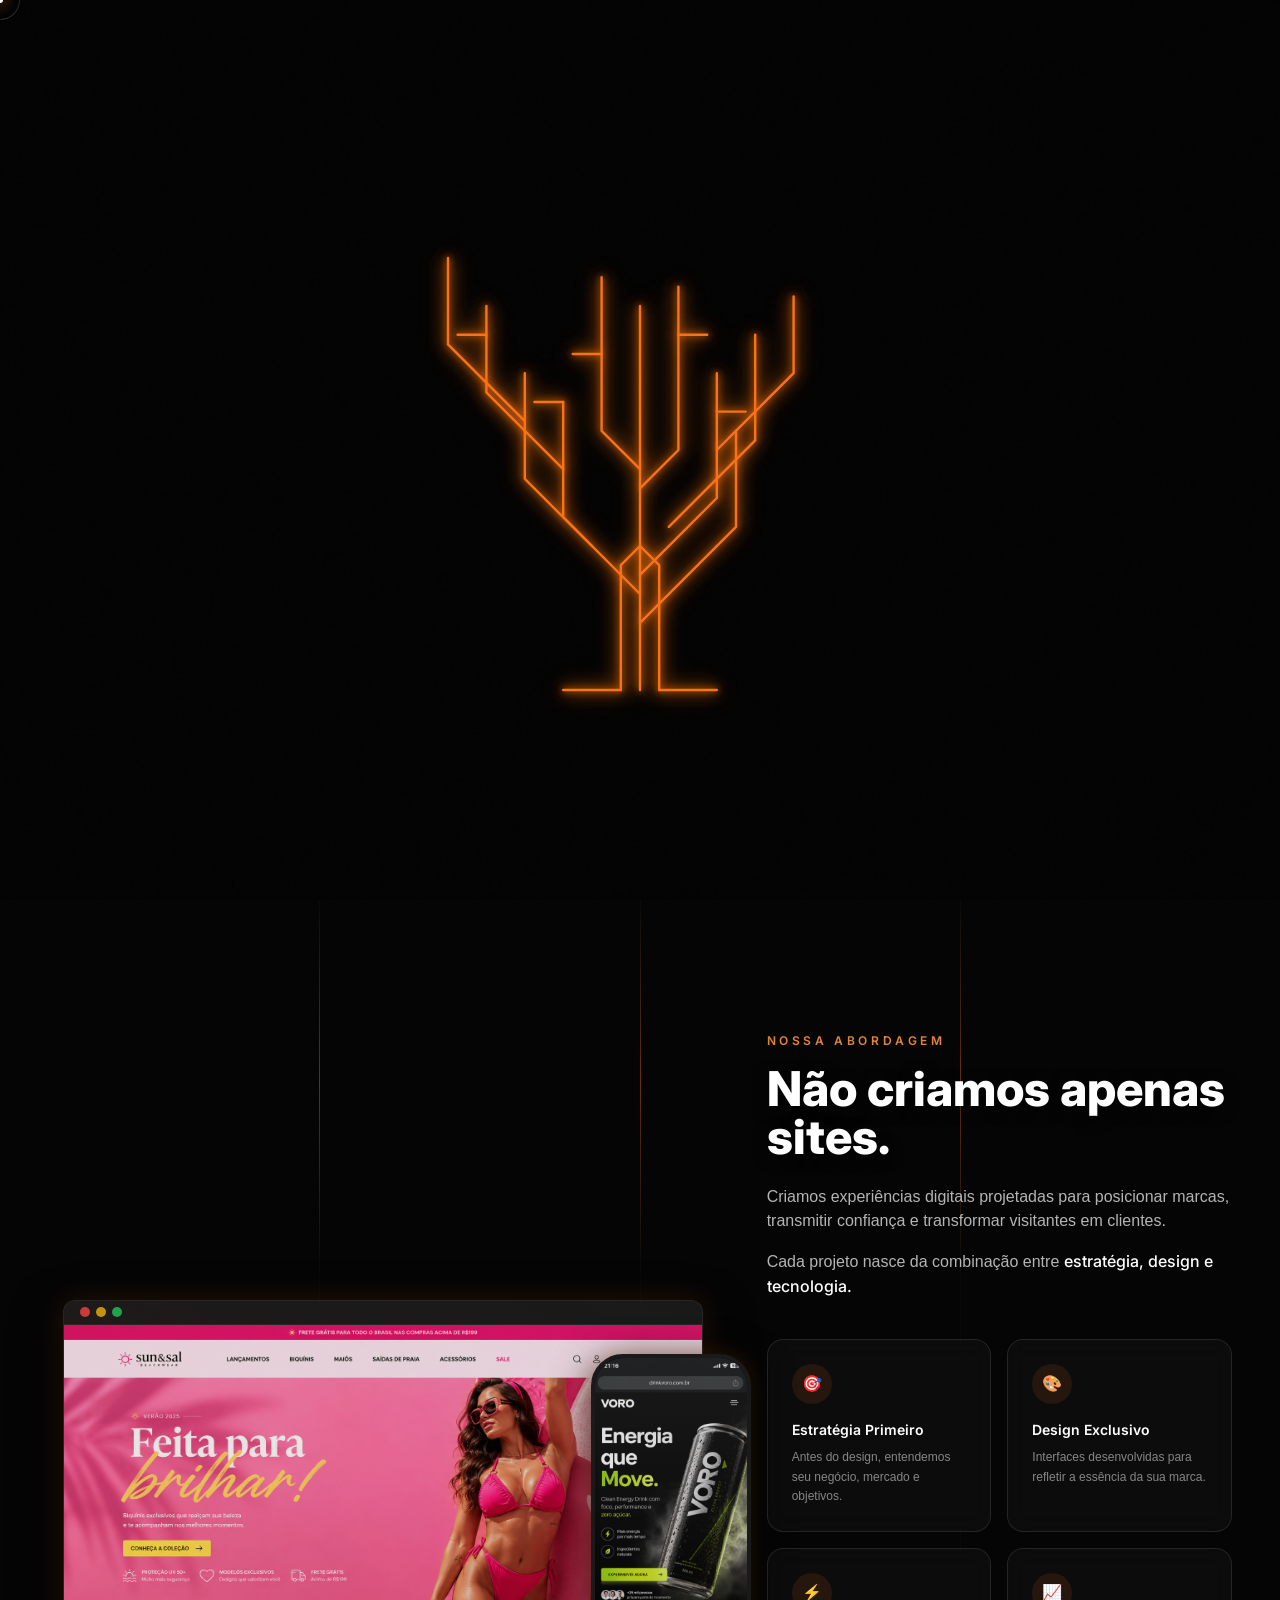
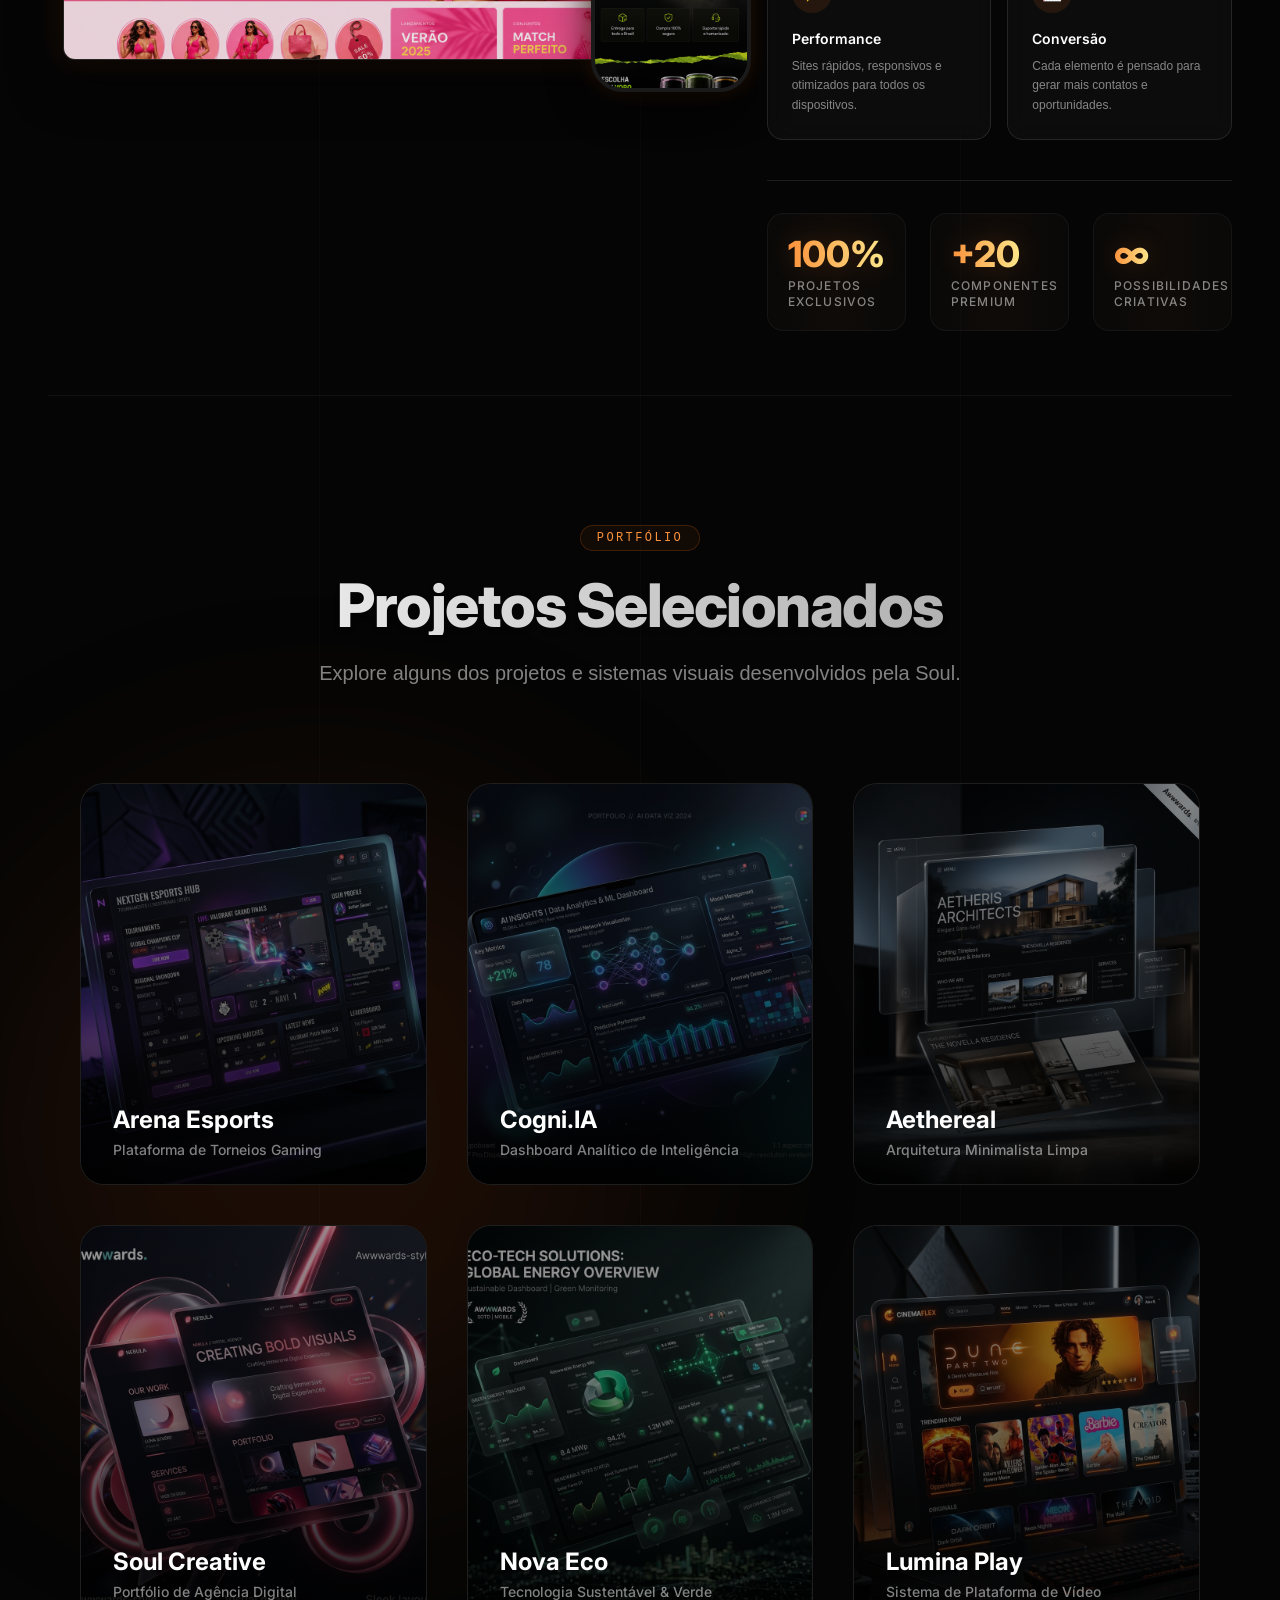
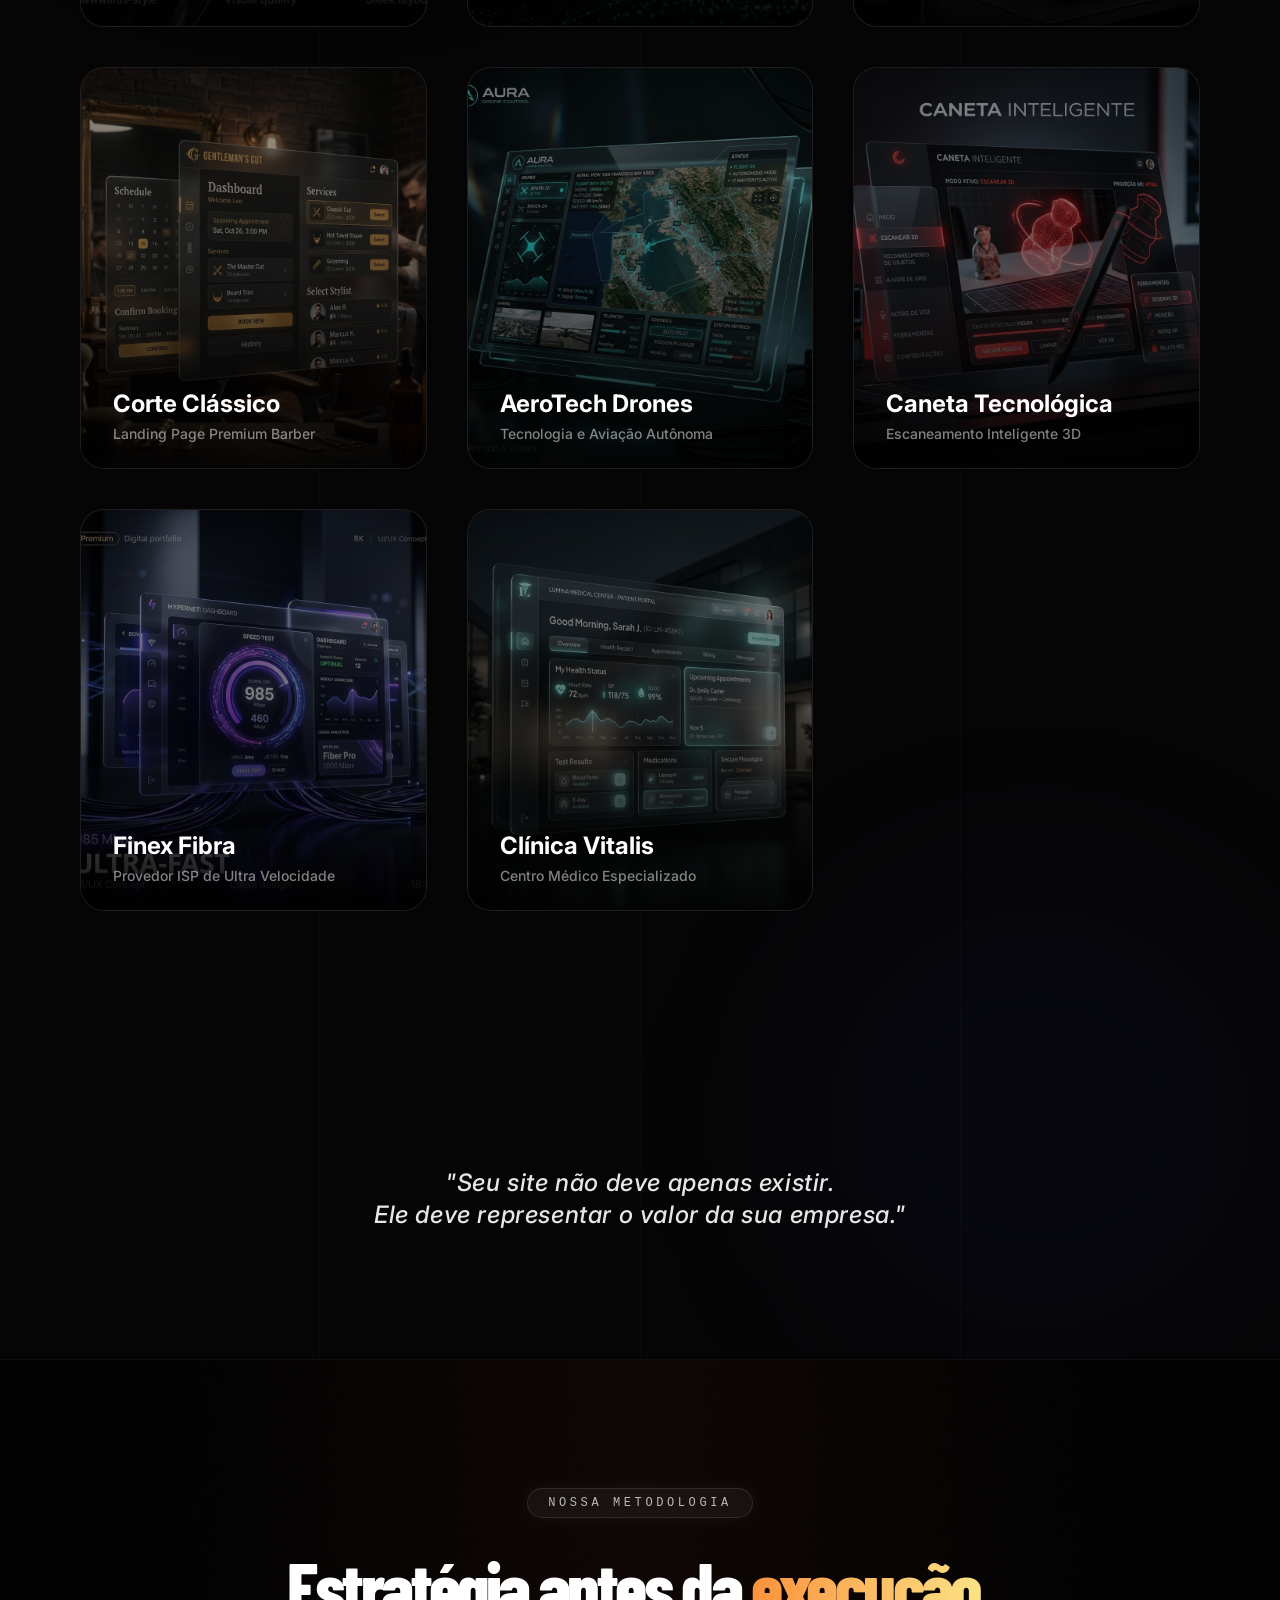
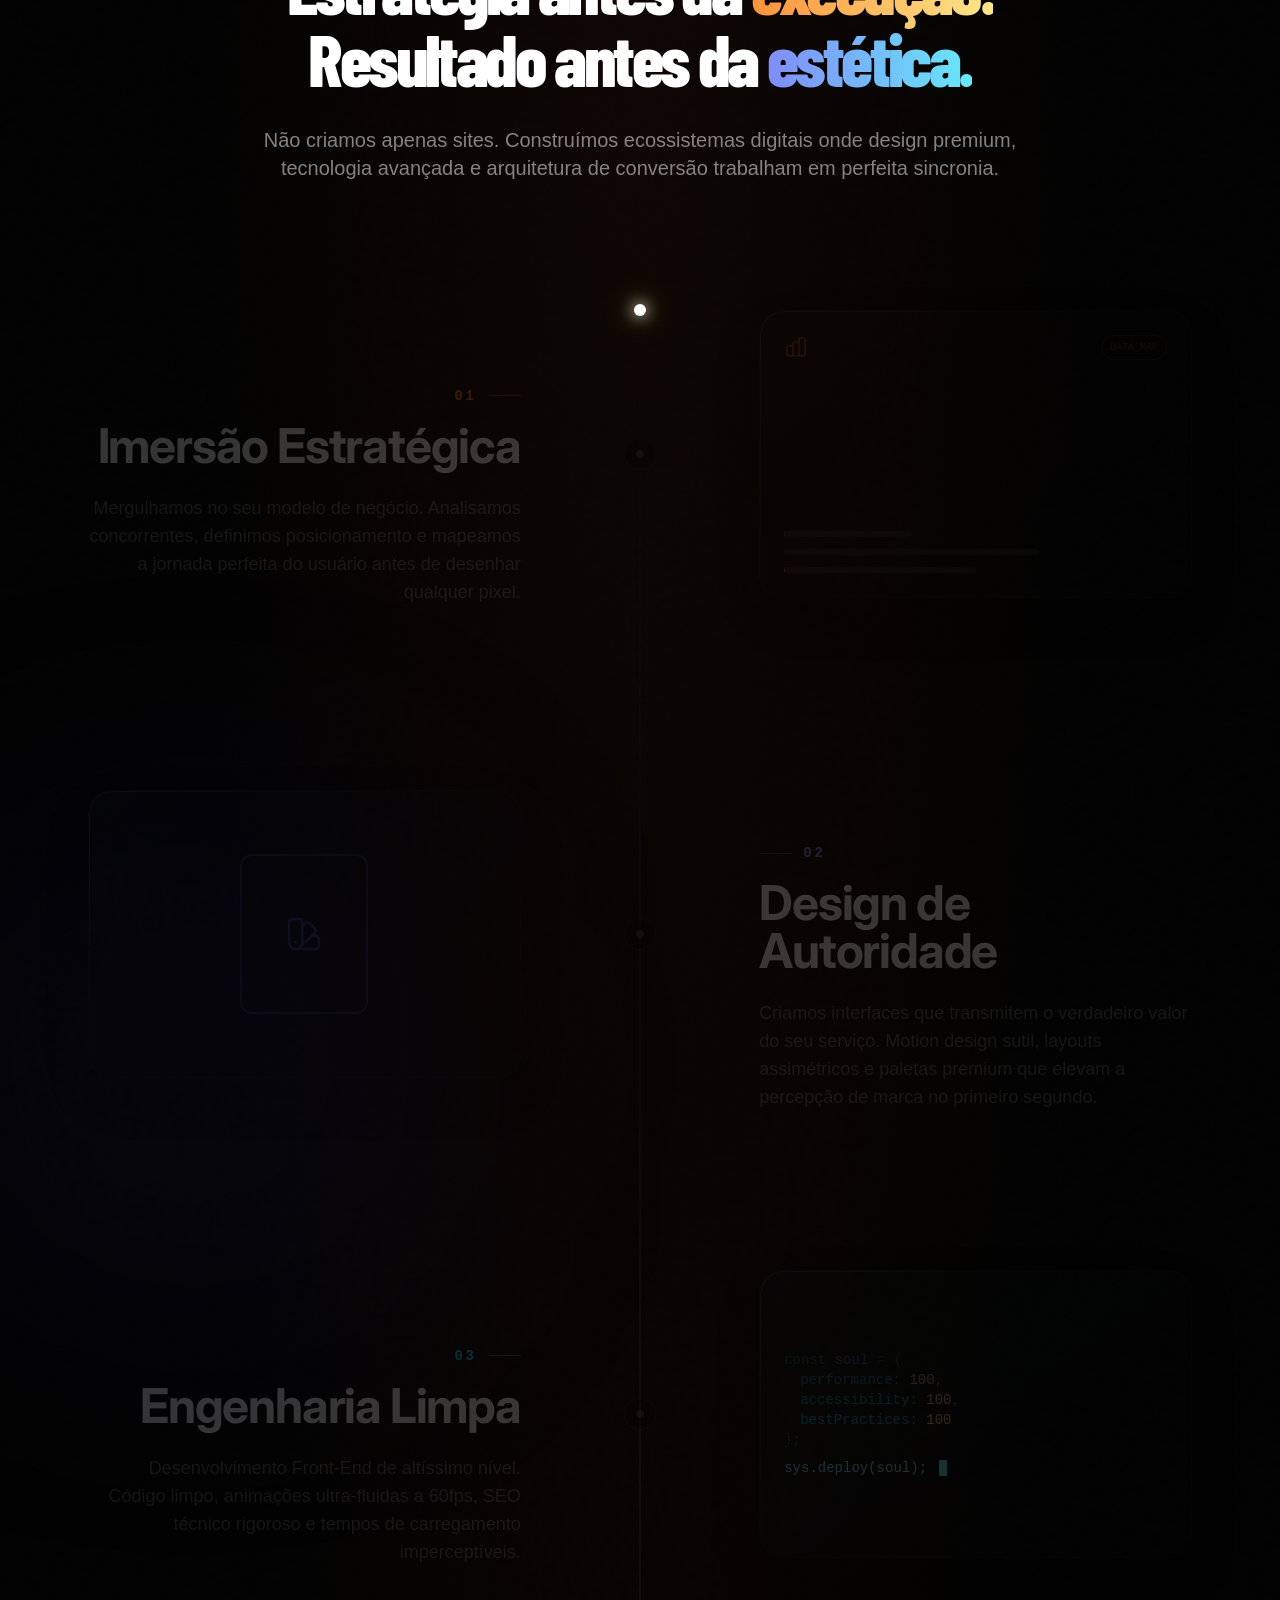
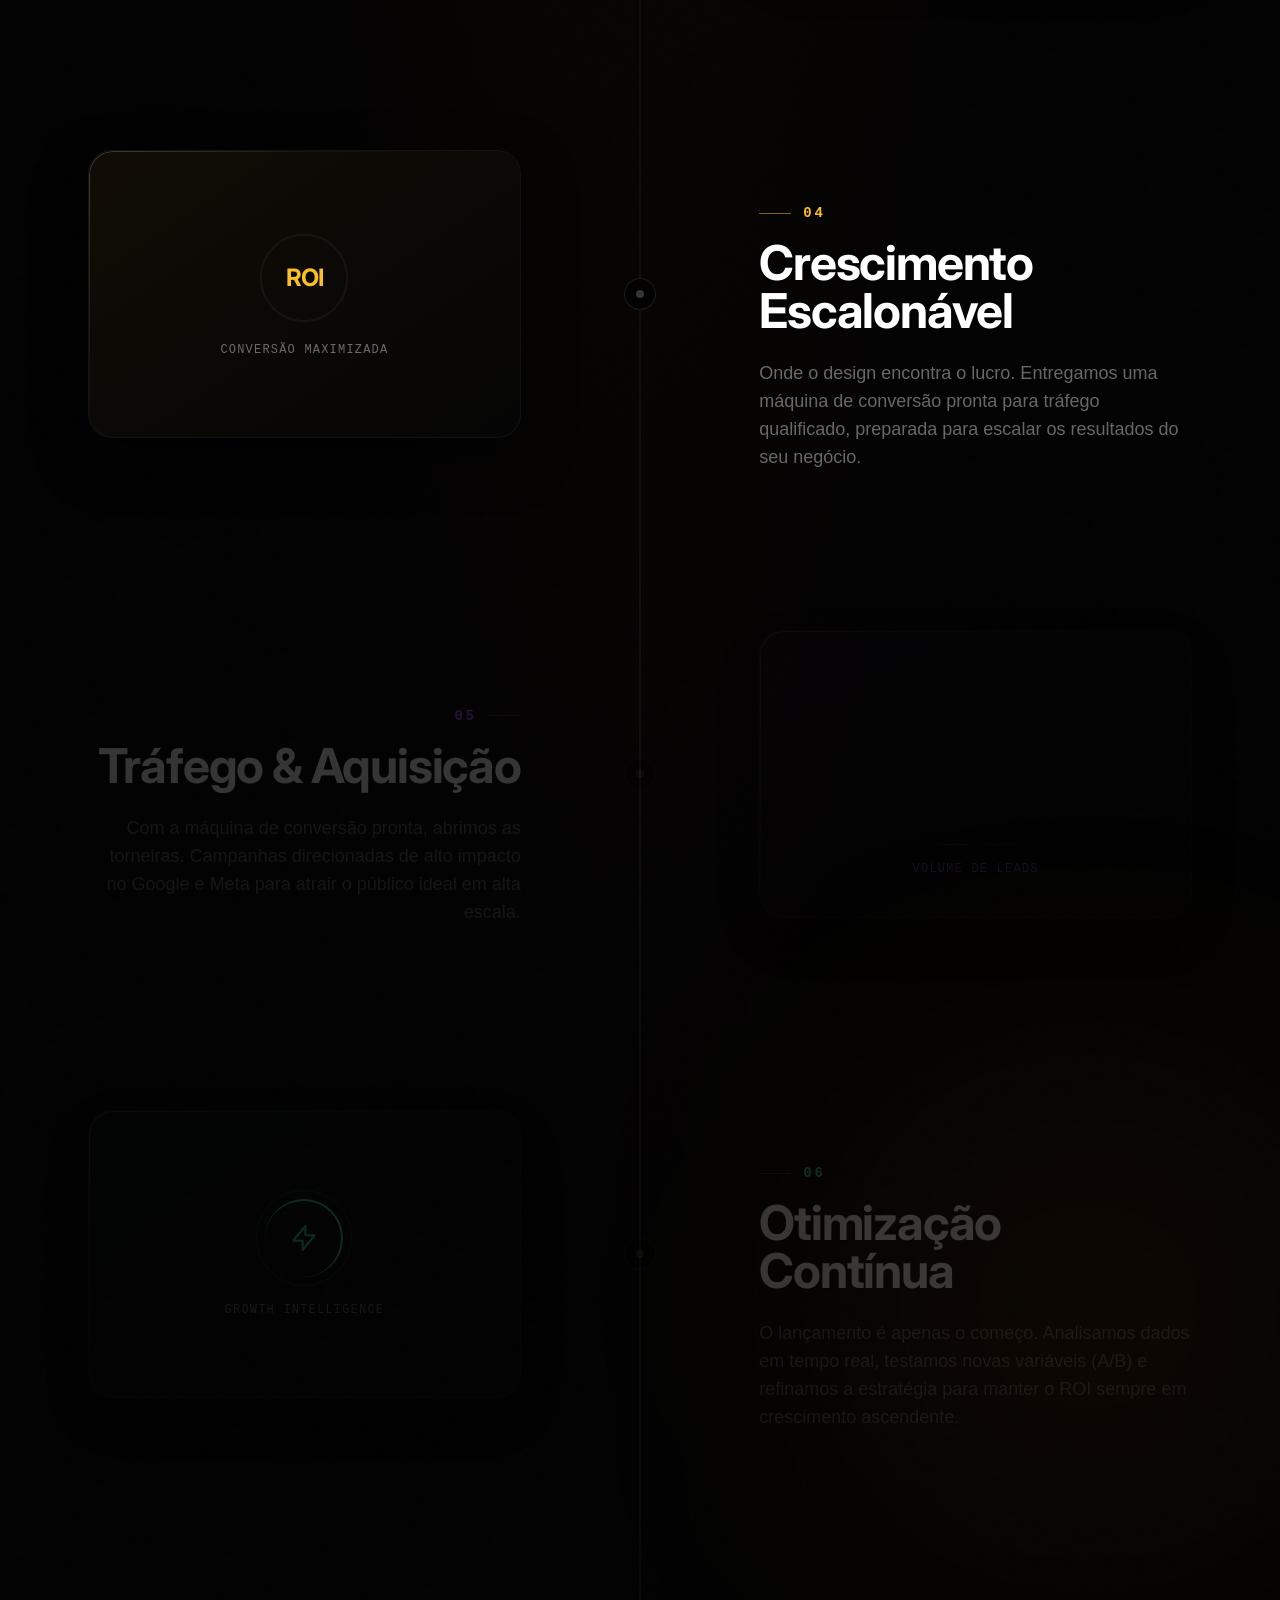
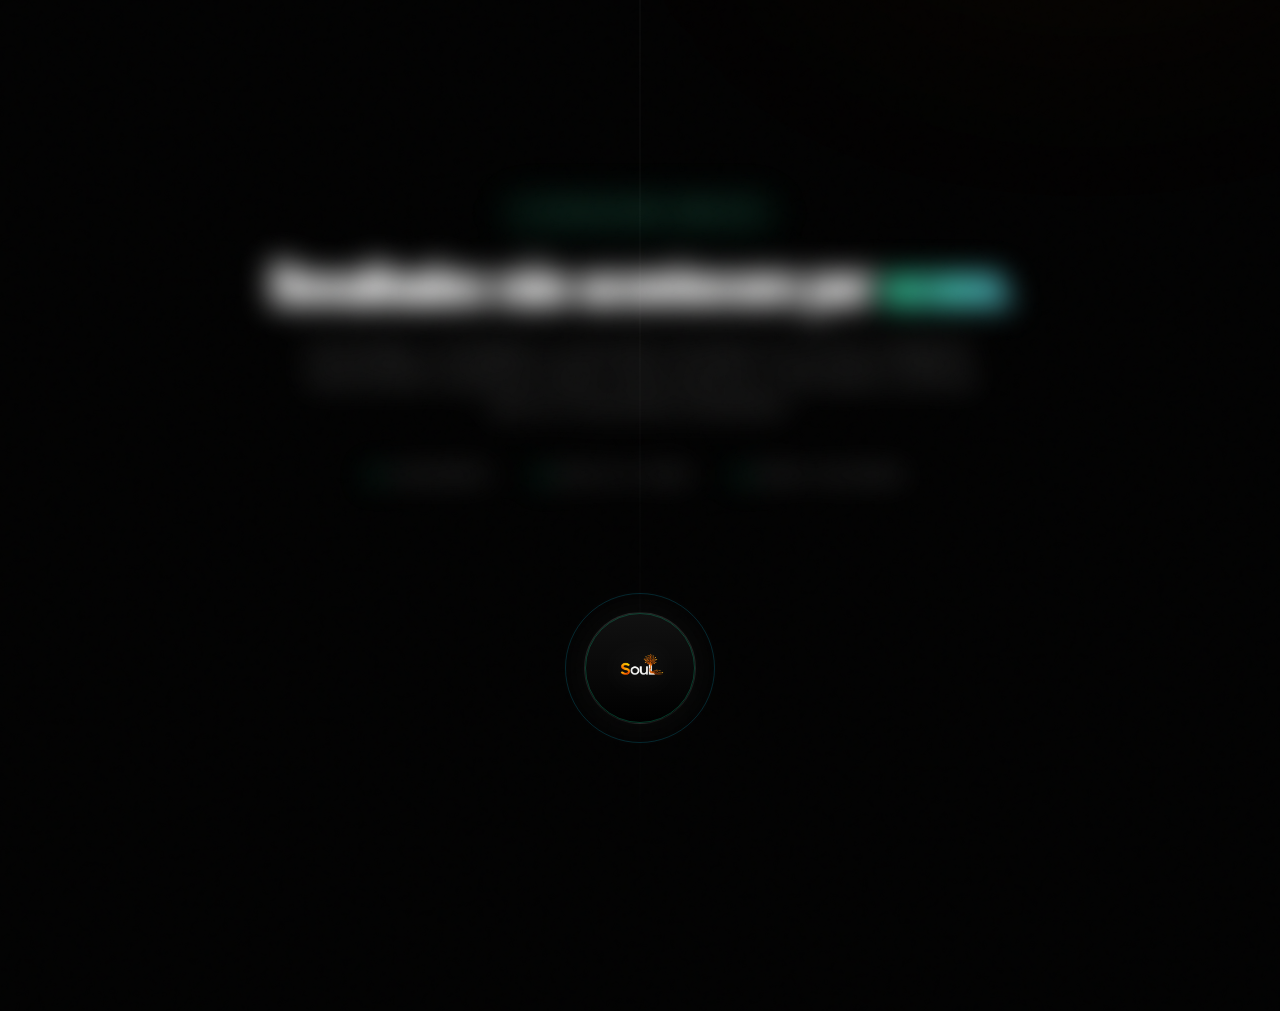
==== commit c59c4a74: "commit dobra 4" ====
--- a/index3.html
+++ b/index3.html
@@ -1095,6 +1095,668 @@
         </div>
     </section>
 
+    <!-- QUARTA DOBRA: PROCESSO / EXPERIÊNCIA -->
+    <section id="soul-experience" class="relative min-h-screen py-32 bg-[#020202] overflow-hidden z-40 border-t border-white/5">
+        <!-- Atmosfera de fundo -->
+        <div class="absolute inset-0 bg-[radial-gradient(ellipse_at_top,_var(--tw-gradient-stops))] from-orange-900/10 via-[#020202] to-[#020202] pointer-events-none"></div>
+        <div class="absolute top-1/4 left-0 w-96 h-96 bg-indigo-500/10 rounded-full blur-[150px] pointer-events-none"></div>
+        <div class="absolute bottom-1/4 right-0 w-96 h-96 bg-orange-500/10 rounded-full blur-[150px] pointer-events-none"></div>
+
+        <!-- Ruído Holográfico / Micro-texture -->
+        <div class="absolute inset-0 opacity-[0.03] pointer-events-none mix-blend-overlay" style="background-image: url('data:image/svg+xml;utf8,%3Csvg viewBox=%220 0 200 200%22 xmlns=%22http://www.w3.org/2000/svg%22%3E%3Cfilter id=%22n%22%3E%3CfeTurbulence type=%22fractalNoise%22 baseFrequency=%220.8%22 numOctaves=%223%22 stitchTiles=%22stitch%22/%3E%3C/filter%3E%3Crect width=%22100%25%22 height=%22100%25%22 filter=%22url(%23n)%22/%3E%3C/svg%3E');"></div>
+
+        <!-- Chuva de faíscas Canvas -->
+        <canvas id="sparks-canvas" class="absolute inset-0 w-full h-full pointer-events-none mix-blend-screen z-[5] opacity-80" style="height: 100%; width: 100%;"></canvas>
+
+        <!-- Header da Seção -->
+        <div class="relative z-10 max-w-7xl mx-auto px-6 mb-32 text-center exp-reveal-text">
+            <span class="inline-block py-1.5 px-5 rounded-full border border-white/10 bg-white/5 text-white/70 text-[10px] sm:text-xs font-mono uppercase tracking-[0.3em] mb-8 backdrop-blur-md shadow-[0_0_20px_rgba(255,255,255,0.05)]">Nossa Metodologia</span>
+            <h2 class="text-4xl md:text-5xl lg:text-7xl font-extrabold text-white mb-6 tracking-tighter leading-[1.1]" style="font-family: 'Barlow Condensed', Impact, sans-serif;">
+                Estratégia antes da <span class="text-transparent bg-clip-text bg-gradient-to-r from-orange-400 to-amber-200">execução.</span><br/>
+                Resultado antes da <span class="text-transparent bg-clip-text bg-gradient-to-r from-indigo-400 to-cyan-300">estética.</span>
+            </h2>
+            <p class="mt-8 text-lg md:text-xl text-white/50 max-w-3xl mx-auto font-light leading-relaxed">
+                Não criamos apenas sites. Construímos ecossistemas digitais onde design premium, tecnologia avançada e arquitetura de conversão trabalham em perfeita sincronia.
+            </p>
+        </div>
+
+        <!-- Scroll Journey Container -->
+        <div class="relative z-10 max-w-6xl mx-auto px-6 pb-40" id="exp-journey-container">
+            
+            <!-- Trilha Base (Linha apagada) -->
+            <div class="absolute left-8 md:left-1/2 top-0 bottom-0 w-[1px] bg-gradient-to-b from-transparent via-white/10 to-transparent md:-translate-x-1/2"></div>
+            
+            <!-- Trilha Iluminada (Scroll) -->
+            <div id="exp-glow-line" class="absolute left-8 md:left-1/2 top-0 w-[3px] h-0 bg-gradient-to-b from-orange-400 via-amber-300 to-indigo-500 md:-translate-x-1/2 shadow-[0_0_20px_rgba(249,115,22,0.8),0_0_40px_rgba(99,102,241,0.4)] z-0 rounded-full transform-gpu will-change-[height]"></div>
+            
+            <!-- Partícula/Cursor da Trilha -->
+            <div id="exp-line-particle" class="absolute left-8 md:left-1/2 top-0 w-3 h-3 rounded-full bg-white shadow-[0_0_15px_#fff,0_0_30px_#f97316] -translate-x-[5px] md:-translate-x-[6px] -translate-y-1/2 z-10 opacity-0 transition-opacity duration-300"></div>
+
+            <div class="relative z-10 space-y-32 md:space-y-48 mt-10">
+                <!-- Etapa 01 -->
+                <div class="exp-step relative flex flex-col md:flex-row items-center justify-between w-full opacity-20 transition-all duration-1000" data-color="#f97316" data-step="1">
+                    <div class="md:w-[45%] text-left md:text-right pl-20 md:pl-0 pr-0 md:pr-16 order-2 md:order-1 mt-8 md:mt-0 transform translate-y-10 exp-step-content transition-all duration-1000">
+                        <div class="inline-flex items-center gap-3 mb-4">
+                            <span class="text-orange-500 text-sm font-mono tracking-[0.2em] font-bold">01</span>
+                            <span class="h-px w-8 bg-orange-500/50 hidden md:block"></span>
+                        </div>
+                        <h3 class="text-3xl md:text-5xl font-bold text-white mb-6 tracking-tight">Imersão Estratégica</h3>
+                        <p class="text-white/40 text-base md:text-lg leading-relaxed font-light">
+                            Mergulhamos no seu modelo de negócio. Analisamos concorrentes, definimos posicionamento e mapeamos a jornada perfeita do usuário antes de desenhar qualquer pixel.
+                        </p>
+                    </div>
+                    
+                    <div class="absolute left-8 md:left-1/2 md:-translate-x-1/2 flex items-center justify-center w-8 h-8 rounded-full border border-white/10 bg-[#020202] z-20 exp-node transition-all duration-700">
+                        <div class="w-2 h-2 rounded-full bg-white/20 exp-node-dot transition-all duration-500"></div>
+                        <div class="absolute inset-0 rounded-full border border-orange-500 opacity-0 scale-150 exp-node-ring transition-all duration-700 pointer-events-none"></div>
+                    </div>
+                    
+                    <div class="md:w-[45%] w-full pl-20 md:pl-16 order-1 md:order-2">
+                        <div class="exp-visual-card relative w-full h-56 md:h-72 rounded-3xl border border-white/5 bg-[#050505] overflow-hidden transform-gpu perspective-[1000px] cursor-none shadow-[0_20px_50px_rgba(0,0,0,0.5)]">
+                            <div class="absolute inset-0 bg-gradient-to-br from-orange-500/5 to-transparent z-0"></div>
+                            <div class="exp-card-inner w-full h-full p-6 flex flex-col justify-between relative z-10 transition-transform duration-300 ease-out transform-gpu">
+                                <div class="flex justify-between items-start">
+                                    <svg class="w-6 h-6 text-orange-500/60" fill="none" viewBox="0 0 24 24" stroke="currentColor"><path stroke-linecap="round" stroke-linejoin="round" stroke-width="1.5" d="M9 19v-6a2 2 0 00-2-2H5a2 2 0 00-2 2v6a2 2 0 002 2h2a2 2 0 002-2zm0 0V9a2 2 0 012-2h2a2 2 0 012 2v10m-6 0a2 2 0 002 2h2a2 2 0 002-2m0 0V5a2 2 0 012-2h2a2 2 0 012 2v14a2 2 0 01-2 2h-2a2 2 0 01-2-2z" /></svg>
+                                    <span class="font-mono text-[10px] text-orange-500/40 border border-orange-500/20 px-2 py-1 rounded-full">DATA_MAP</span>
+                                </div>
+                                <div class="space-y-3">
+                                    <div class="h-1.5 w-1/3 bg-white/10 rounded-full overflow-hidden"><div class="h-full bg-orange-500 w-full transform -translate-x-full exp-bar-anim"></div></div>
+                                    <div class="h-1.5 w-2/3 bg-white/10 rounded-full overflow-hidden"><div class="h-full bg-orange-500 w-full transform -translate-x-full exp-bar-anim" style="animation-delay: 0.2s"></div></div>
+                                    <div class="h-1.5 w-1/2 bg-white/10 rounded-full overflow-hidden"><div class="h-full bg-orange-500 w-full transform -translate-x-full exp-bar-anim" style="animation-delay: 0.4s"></div></div>
+                                </div>
+                            </div>
+                            <!-- Efeito hover holográfico -->
+                            <div class="exp-card-glow absolute inset-0 bg-gradient-to-tr from-orange-500/20 via-transparent to-transparent opacity-0 mix-blend-screen pointer-events-none transition-opacity duration-300"></div>
+                        </div>
+                    </div>
+                </div>
+
+                <!-- Etapa 02 -->
+                <div class="exp-step relative flex flex-col md:flex-row items-center justify-between w-full opacity-20 transition-all duration-1000" data-color="#6366f1" data-step="2">
+                    <div class="md:w-[45%] w-full pl-20 md:pl-0 pr-0 md:pr-16 order-1 md:order-1">
+                        <div class="exp-visual-card relative w-full h-56 md:h-72 rounded-3xl border border-white/5 bg-[#050505] overflow-hidden transform-gpu perspective-[1000px] cursor-none shadow-[0_20px_50px_rgba(0,0,0,0.5)]">
+                            <div class="absolute inset-0 bg-gradient-to-br from-indigo-500/5 to-transparent z-0"></div>
+                            <div class="exp-card-inner w-full h-full p-6 flex items-center justify-center relative z-10 transition-transform duration-300 ease-out transform-gpu">
+                                <!-- Wireframe to UI animation -->
+                                <div class="relative w-32 h-40 border-2 border-indigo-500/30 rounded-xl flex items-center justify-center overflow-hidden">
+                                    <div class="absolute inset-0 bg-indigo-500/10 transform translate-y-full exp-ui-fill transition-transform duration-[1.5s] ease-in-out"></div>
+                                    <svg class="w-10 h-10 text-indigo-500/50 z-10" fill="none" viewBox="0 0 24 24" stroke="currentColor"><path stroke-linecap="round" stroke-linejoin="round" stroke-width="1.5" d="M7 21a4 4 0 01-4-4V5a2 2 0 012-2h4a2 2 0 012 2v12a4 4 0 01-4 4zm0 0h12a2 2 0 002-2v-4a2 2 0 00-2-2h-2.343M11 7.343l1.657-1.657a2 2 0 012.828 0l2.829 2.829a2 2 0 010 2.828l-8.486 8.485M7 17h.01" /></svg>
+                                </div>
+                            </div>
+                            <div class="exp-card-glow absolute inset-0 bg-gradient-to-tr from-indigo-500/20 via-transparent to-transparent opacity-0 mix-blend-screen pointer-events-none transition-opacity duration-300"></div>
+                        </div>
+                    </div>
+
+                    <div class="absolute left-8 md:left-1/2 md:-translate-x-1/2 flex items-center justify-center w-8 h-8 rounded-full border border-white/10 bg-[#020202] z-20 exp-node transition-all duration-700">
+                        <div class="w-2 h-2 rounded-full bg-white/20 exp-node-dot transition-all duration-500"></div>
+                        <div class="absolute inset-0 rounded-full border border-indigo-500 opacity-0 scale-150 exp-node-ring transition-all duration-700 pointer-events-none"></div>
+                    </div>
+                    
+                    <div class="md:w-[45%] text-left pl-20 md:pl-16 order-2 md:order-2 mt-8 md:mt-0 transform translate-y-10 exp-step-content transition-all duration-1000">
+                        <div class="inline-flex items-center gap-3 mb-4">
+                            <span class="h-px w-8 bg-indigo-500/50 hidden md:block"></span>
+                            <span class="text-indigo-400 text-sm font-mono tracking-[0.2em] font-bold">02</span>
+                        </div>
+                        <h3 class="text-3xl md:text-5xl font-bold text-white mb-6 tracking-tight">Design de Autoridade</h3>
+                        <p class="text-white/40 text-base md:text-lg leading-relaxed font-light">
+                            Criamos interfaces que transmitem o verdadeiro valor do seu serviço. Motion design sutil, layouts assimétricos e paletas premium que elevam a percepção de marca no primeiro segundo.
+                        </p>
+                    </div>
+                </div>
+
+                <!-- Etapa 03 -->
+                <div class="exp-step relative flex flex-col md:flex-row items-center justify-between w-full opacity-20 transition-all duration-1000" data-color="#22d3ee" data-step="3">
+                    <div class="md:w-[45%] text-left md:text-right pl-20 md:pl-0 pr-0 md:pr-16 order-2 md:order-1 mt-8 md:mt-0 transform translate-y-10 exp-step-content transition-all duration-1000">
+                        <div class="inline-flex items-center gap-3 mb-4">
+                            <span class="text-cyan-400 text-sm font-mono tracking-[0.2em] font-bold">03</span>
+                            <span class="h-px w-8 bg-cyan-400/50 hidden md:block"></span>
+                        </div>
+                        <h3 class="text-3xl md:text-5xl font-bold text-white mb-6 tracking-tight">Engenharia Limpa</h3>
+                        <p class="text-white/40 text-base md:text-lg leading-relaxed font-light">
+                            Desenvolvimento Front-End de altíssimo nível. Código limpo, animações ultra-fluidas a 60fps, SEO técnico rigoroso e tempos de carregamento imperceptíveis.
+                        </p>
+                    </div>
+                    
+                    <div class="absolute left-8 md:left-1/2 md:-translate-x-1/2 flex items-center justify-center w-8 h-8 rounded-full border border-white/10 bg-[#020202] z-20 exp-node transition-all duration-700">
+                        <div class="w-2 h-2 rounded-full bg-white/20 exp-node-dot transition-all duration-500"></div>
+                        <div class="absolute inset-0 rounded-full border border-cyan-400 opacity-0 scale-150 exp-node-ring transition-all duration-700 pointer-events-none"></div>
+                    </div>
+                    
+                    <div class="md:w-[45%] w-full pl-20 md:pl-16 order-1 md:order-2">
+                        <div class="exp-visual-card relative w-full h-56 md:h-72 rounded-3xl border border-white/5 bg-[#050505] overflow-hidden transform-gpu perspective-[1000px] cursor-none shadow-[0_20px_50px_rgba(0,0,0,0.5)]">
+                            <div class="absolute inset-0 bg-gradient-to-br from-cyan-500/5 to-transparent z-0"></div>
+                            <div class="exp-card-inner w-full h-full p-6 flex items-center justify-center relative z-10 transition-transform duration-300 ease-out transform-gpu">
+                                <div class="font-mono text-cyan-400/70 text-xs sm:text-sm text-left w-full overflow-hidden">
+                                    <p class="opacity-50">const <span class="text-purple-400">soul</span> = {</p>
+                                    <p class="pl-4 opacity-75">performance: <span class="text-orange-300">100</span>,</p>
+                                    <p class="pl-4 opacity-90">accessibility: <span class="text-orange-300">100</span>,</p>
+                                    <p class="pl-4 opacity-100">bestPractices: <span class="text-orange-300">100</span></p>
+                                    <p class="opacity-50">};</p>
+                                    <p class="mt-2 text-cyan-300 animate-pulse">sys.deploy(soul); <span class="inline-block w-2 h-4 bg-cyan-300 align-middle ml-1"></span></p>
+                                </div>
+                            </div>
+                            <div class="exp-card-glow absolute inset-0 bg-gradient-to-tr from-cyan-400/20 via-transparent to-transparent opacity-0 mix-blend-screen pointer-events-none transition-opacity duration-300"></div>
+                        </div>
+                    </div>
+                </div>
+
+                <!-- Etapa 04 -->
+                <div class="exp-step relative flex flex-col md:flex-row items-center justify-between w-full opacity-20 transition-all duration-1000" data-color="#fbbf24" data-step="4">
+                    <div class="md:w-[45%] w-full pl-20 md:pl-0 pr-0 md:pr-16 order-1 md:order-1">
+                        <div class="exp-visual-card relative w-full h-56 md:h-72 rounded-3xl border border-white/5 bg-[#050505] overflow-hidden transform-gpu perspective-[1000px] cursor-none shadow-[0_20px_50px_rgba(0,0,0,0.5)]">
+                            <div class="absolute inset-0 bg-gradient-to-br from-amber-500/5 to-transparent z-0"></div>
+                            <div class="exp-card-inner w-full h-full p-6 flex flex-col items-center justify-center relative z-10 transition-transform duration-300 ease-out transform-gpu">
+                                <div class="relative flex items-center justify-center w-24 h-24 mb-4">
+                                    <svg class="w-full h-full text-white/5 absolute inset-0" viewBox="0 0 100 100"><circle cx="50" cy="50" r="45" fill="none" stroke="currentColor" stroke-width="2"/></svg>
+                                    <svg class="w-full h-full text-amber-400 absolute inset-0 transform -rotate-90" viewBox="0 0 100 100">
+                                        <circle cx="50" cy="50" r="45" fill="none" stroke="currentColor" stroke-width="4" stroke-dasharray="283" stroke-dashoffset="283" class="exp-circle-anim transition-all duration-[2s] ease-out"/>
+                                    </svg>
+                                    <span class="text-2xl font-bold text-amber-400 font-sans tracking-tighter">ROI</span>
+                                </div>
+                                <span class="font-mono text-xs text-white/40 uppercase tracking-widest">Conversão Maximizada</span>
+                            </div>
+                            <div class="exp-card-glow absolute inset-0 bg-gradient-to-tr from-amber-400/20 via-transparent to-transparent opacity-0 mix-blend-screen pointer-events-none transition-opacity duration-300"></div>
+                        </div>
+                    </div>
+
+                    <div class="absolute left-8 md:left-1/2 md:-translate-x-1/2 flex items-center justify-center w-8 h-8 rounded-full border border-white/10 bg-[#020202] z-20 exp-node transition-all duration-700">
+                        <div class="w-2 h-2 rounded-full bg-white/20 exp-node-dot transition-all duration-500"></div>
+                        <div class="absolute inset-0 rounded-full border border-amber-400 opacity-0 scale-150 exp-node-ring transition-all duration-700 pointer-events-none"></div>
+                    </div>
+                    
+                    <div class="md:w-[45%] text-left pl-20 md:pl-16 order-2 md:order-2 mt-8 md:mt-0 transform translate-y-10 exp-step-content transition-all duration-1000">
+                        <div class="inline-flex items-center gap-3 mb-4">
+                            <span class="h-px w-8 bg-amber-400/50 hidden md:block"></span>
+                            <span class="text-amber-400 text-sm font-mono tracking-[0.2em] font-bold">04</span>
+                        </div>
+                        <h3 class="text-3xl md:text-5xl font-bold text-white mb-6 tracking-tight">Crescimento Escalonável</h3>
+                        <p class="text-white/40 text-base md:text-lg leading-relaxed font-light">
+                            Onde o design encontra o lucro. Entregamos uma máquina de conversão pronta para tráfego qualificado, preparada para escalar os resultados do seu negócio.
+                        </p>
+                    </div>
+                </div>
+
+                <!-- Etapa 05 -->
+                <div class="exp-step relative flex flex-col md:flex-row items-center justify-between w-full opacity-20 transition-all duration-1000" data-color="#a855f7" data-step="5">
+                    <div class="md:w-[45%] text-left md:text-right pl-20 md:pl-0 pr-0 md:pr-16 order-2 md:order-1 mt-8 md:mt-0 transform translate-y-10 exp-step-content transition-all duration-1000">
+                        <div class="inline-flex items-center gap-3 mb-4">
+                            <span class="text-purple-500 text-sm font-mono tracking-[0.2em] font-bold">05</span>
+                            <span class="h-px w-8 bg-purple-500/50 hidden md:block"></span>
+                        </div>
+                        <h3 class="text-3xl md:text-5xl font-bold text-white mb-6 tracking-tight">Tráfego & Aquisição</h3>
+                        <p class="text-white/40 text-base md:text-lg leading-relaxed font-light">
+                            Com a máquina de conversão pronta, abrimos as torneiras. Campanhas direcionadas de alto impacto no Google e Meta para atrair o público ideal em alta escala.
+                        </p>
+                    </div>
+                    
+                    <div class="absolute left-8 md:left-1/2 md:-translate-x-1/2 flex items-center justify-center w-8 h-8 rounded-full border border-white/10 bg-[#020202] z-20 exp-node transition-all duration-700">
+                        <div class="w-2 h-2 rounded-full bg-white/20 exp-node-dot transition-all duration-500"></div>
+                        <div class="absolute inset-0 rounded-full border border-purple-500 opacity-0 scale-150 exp-node-ring transition-all duration-700 pointer-events-none"></div>
+                    </div>
+                    
+                    <div class="md:w-[45%] w-full pl-20 md:pl-16 order-1 md:order-2">
+                        <div class="exp-visual-card relative w-full h-56 md:h-72 rounded-3xl border border-white/5 bg-[#050505] overflow-hidden transform-gpu perspective-[1000px] cursor-none shadow-[0_20px_50px_rgba(0,0,0,0.5)]">
+                            <div class="absolute inset-0 bg-gradient-to-br from-purple-500/5 to-transparent z-0"></div>
+                            <div class="exp-card-inner w-full h-full p-6 flex items-center justify-center relative z-10 transition-transform duration-300 ease-out transform-gpu">
+                                <div class="relative w-full h-full flex flex-col justify-end items-center pb-4">
+                                    <div class="flex items-end justify-center gap-3 h-24 w-full">
+                                        <div class="w-8 overflow-hidden rounded-t-sm" style="height: 40%"><div class="w-full h-full bg-purple-500/30 exp-bar-y-anim"></div></div>
+                                        <div class="w-8 overflow-hidden rounded-t-sm" style="height: 60%"><div class="w-full h-full bg-purple-500/50 exp-bar-y-anim" style="animation-delay: 0.1s"></div></div>
+                                        <div class="w-8 overflow-hidden rounded-t-sm" style="height: 80%"><div class="w-full h-full bg-purple-500/80 exp-bar-y-anim" style="animation-delay: 0.2s"></div></div>
+                                        <div class="w-8 overflow-hidden rounded-t-sm relative" style="height: 100%">
+                                            <div class="w-full h-full bg-purple-500 exp-bar-y-anim" style="animation-delay: 0.3s"></div>
+                                            <div class="absolute -top-3 left-1/2 -translate-x-1/2 w-2 h-2 bg-white rounded-full shadow-[0_0_10px_#fff,0_0_20px_#a855f7] opacity-0 exp-active-opacity transition-opacity duration-1000 delay-500"></div>
+                                        </div>
+                                    </div>
+                                    <span class="font-mono text-xs text-purple-400/50 mt-4 tracking-widest uppercase">Volume de Leads</span>
+                                </div>
+                            </div>
+                            <div class="exp-card-glow absolute inset-0 bg-gradient-to-tr from-purple-500/20 via-transparent to-transparent opacity-0 mix-blend-screen pointer-events-none transition-opacity duration-300"></div>
+                        </div>
+                    </div>
+                </div>
+
+                <!-- Etapa 06 -->
+                <div class="exp-step relative flex flex-col md:flex-row items-center justify-between w-full opacity-20 transition-all duration-1000" data-color="#10b981" data-step="6">
+                    <div class="md:w-[45%] w-full pl-20 md:pl-0 pr-0 md:pr-16 order-1 md:order-1">
+                        <div class="exp-visual-card relative w-full h-56 md:h-72 rounded-3xl border border-white/5 bg-[#050505] overflow-hidden transform-gpu perspective-[1000px] cursor-none shadow-[0_20px_50px_rgba(0,0,0,0.5)]">
+                            <div class="absolute inset-0 bg-gradient-to-br from-emerald-500/5 to-transparent z-0"></div>
+                            <div class="exp-card-inner w-full h-full p-6 flex flex-col items-center justify-center relative z-10 transition-transform duration-300 ease-out transform-gpu">
+                                <div class="relative w-24 h-24 rounded-full border border-emerald-500/30 flex items-center justify-center p-2">
+                                    <div class="w-full h-full rounded-full border-t-2 border-r-2 border-emerald-400 animate-[spin_1.5s_linear_infinite]"></div>
+                                    <svg class="absolute w-8 h-8 text-emerald-400" fill="none" viewBox="0 0 24 24" stroke="currentColor"><path stroke-linecap="round" stroke-linejoin="round" stroke-width="1.5" d="M13 10V3L4 14h7v7l9-11h-7z" /></svg>
+                                </div>
+                                <span class="font-mono text-xs text-white/40 uppercase tracking-widest mt-4">Growth Intelligence</span>
+                            </div>
+                            <div class="exp-card-glow absolute inset-0 bg-gradient-to-tr from-emerald-500/20 via-transparent to-transparent opacity-0 mix-blend-screen pointer-events-none transition-opacity duration-300"></div>
+                        </div>
+                    </div>
+
+                    <div class="absolute left-8 md:left-1/2 md:-translate-x-1/2 flex items-center justify-center w-8 h-8 rounded-full border border-white/10 bg-[#020202] z-20 exp-node transition-all duration-700">
+                        <div class="w-2 h-2 rounded-full bg-white/20 exp-node-dot transition-all duration-500"></div>
+                        <div class="absolute inset-0 rounded-full border border-emerald-500 opacity-0 scale-150 exp-node-ring transition-all duration-700 pointer-events-none"></div>
+                    </div>
+                    
+                    <div class="md:w-[45%] text-left pl-20 md:pl-16 order-2 md:order-2 mt-8 md:mt-0 transform translate-y-10 exp-step-content transition-all duration-1000">
+                        <div class="inline-flex items-center gap-3 mb-4">
+                            <span class="h-px w-8 bg-emerald-500/50 hidden md:block"></span>
+                            <span class="text-emerald-400 text-sm font-mono tracking-[0.2em] font-bold">06</span>
+                        </div>
+                        <h3 class="text-3xl md:text-5xl font-bold text-white mb-6 tracking-tight">Otimização Contínua</h3>
+                        <p class="text-white/40 text-base md:text-lg leading-relaxed font-light">
+                            O lançamento é apenas o começo. Analisamos dados em tempo real, testamos novas variáveis (A/B) e refinamos a estratégia para manter o ROI sempre em crescimento ascendente.
+                        </p>
+                    </div>
+                </div>
+                
+                <!-- Destino Final da Linha e Expansão da Rede -->
+                <div class="relative w-full flex flex-col items-center pt-20 pl-8 md:pl-0 z-20" id="exp-convergence">
+                    <!-- Ponto central brilhante de onde a energia divide -->
+                    <div class="absolute top-0 left-8 md:left-1/2 w-4 h-4 rounded-full bg-emerald-400 shadow-[0_0_20px_#10b981,0_0_40px_#fff] -translate-x-1/2 -translate-y-1/2 opacity-0 will-change-[opacity]" id="split-center-node"></div>
+                    
+                    <!-- Linhas Horizontais de Expansão (A Rede) -->
+                    <div class="absolute w-full h-px top-0 left-0 pointer-events-none z-0" id="horizontal-split-container">
+                        <!-- Esquerda -->
+                        <div id="split-line-left" class="absolute top-0 right-[calc(100%-2rem)] md:right-1/2 h-[2px] w-0 bg-gradient-to-l from-emerald-400 via-emerald-500/50 to-transparent shadow-[0_0_20px_rgba(16,185,129,0.5)] origin-right overflow-hidden will-change-[width]">
+                            <!-- Pulso de Energia (viaja pra esquerda) -->
+                            <div class="absolute top-0 right-0 h-[2px] w-8 bg-white blur-[1px] shadow-[0_0_10px_#fff] animate-[shoot-left_1.5s_ease-out_infinite]"></div>
+                            <div class="absolute top-0 right-0 h-[2px] w-4 bg-white blur-[1px] shadow-[0_0_10px_#fff] animate-[shoot-left_1.8s_ease-out_infinite_0.5s]"></div>
+                        </div>
+                        <!-- Direita -->
+                        <div id="split-line-right" class="absolute top-0 left-8 md:left-1/2 h-[2px] w-0 bg-gradient-to-r from-emerald-400 via-emerald-500/50 to-transparent shadow-[0_0_20px_rgba(16,185,129,0.5)] origin-left overflow-hidden will-change-[width]">
+                            <!-- Pulso de Energia (viaja pra direita) -->
+                            <div class="absolute top-0 left-0 h-[2px] w-8 bg-white blur-[1px] shadow-[0_0_10px_#fff] animate-[shoot-right_1.5s_ease-out_infinite]"></div>
+                            <div class="absolute top-0 left-0 h-[2px] w-4 bg-white blur-[1px] shadow-[0_0_10px_#fff] animate-[shoot-right_1.8s_ease-out_infinite_0.5s]"></div>
+                        </div>
+                    </div>
+
+                    <!-- Bloco de Conteúdo Premium (Reveal Cinematográfico) -->
+                    <div id="final-strategy-content" class="w-full max-w-4xl mx-auto mt-24 md:mt-32 text-center transform translate-y-10 opacity-0 blur-[10px] will-change-transform pr-8 md:pr-0">
+                        <span class="inline-block py-1.5 px-4 rounded-full border border-emerald-500/20 bg-emerald-500/5 text-emerald-300 text-[10px] sm:text-xs font-mono uppercase tracking-[0.3em] mb-6 shadow-[0_0_15px_rgba(16,185,129,0.2)]">O Ecossistema Completo</span>
+                        <h3 class="text-3xl md:text-5xl lg:text-6xl font-extrabold text-white mb-6 tracking-tighter leading-[1.1]" style="font-family: 'Barlow Condensed', Impact, sans-serif;">
+                            Resultados não acontecem por <span class="text-transparent bg-clip-text bg-gradient-to-r from-emerald-400 to-cyan-300">acaso.</span>
+                        </h3>
+                        <p class="text-white/40 text-base md:text-xl font-light mb-12 max-w-2xl mx-auto leading-relaxed">
+                            A tecnologia, a estratégia e a execução convergem em um fluxo inteligente. Cada decisão é guiada por dados, testes rigorosos e otimizações contínuas para um crescimento sustentável.
+                        </p>
+                        
+                        <div class="flex flex-col md:flex-row justify-center items-center gap-6 md:gap-12 mt-8 text-white/60 font-mono text-[10px] sm:text-xs uppercase tracking-widest">
+                            <div class="flex items-center gap-3">
+                                <div class="w-1.5 h-1.5 rounded-full bg-emerald-500 shadow-[0_0_10px_#10b981] animate-pulse"></div>
+                                <span>Planejamento</span>
+                            </div>
+                            <div class="flex items-center gap-3">
+                                <div class="w-1.5 h-1.5 rounded-full bg-emerald-500 shadow-[0_0_10px_#10b981] animate-pulse" style="animation-delay: 0.2s"></div>
+                                <span>Análise de Dados</span>
+                            </div>
+                            <div class="flex items-center gap-3">
+                                <div class="w-1.5 h-1.5 rounded-full bg-emerald-500 shadow-[0_0_10px_#10b981] animate-pulse" style="animation-delay: 0.4s"></div>
+                                <span>Growth Escalonável</span>
+                            </div>
+                        </div>
+                    </div>
+
+                    <!-- Logo Final -->
+                    <div class="relative flex items-center justify-center w-20 h-20 sm:w-28 sm:h-28 rounded-full bg-gradient-to-b from-[#111] to-[#000] border border-white/10 shadow-[0_0_50px_rgba(255,255,255,0.05)] transform scale-50 opacity-0 transition-all duration-[1.5s] ease-out will-change-transform cursor-none mt-20 md:mt-32" id="exp-final-node">
+                        <!-- Ripple Effects -->
+                        <div class="absolute inset-0 rounded-full border border-emerald-500/30 animate-[ping_3s_linear_infinite]"></div>
+                        <div class="absolute inset-[-20px] rounded-full border border-cyan-500/20 animate-[ping_4s_linear_infinite] delay-700 pointer-events-none"></div>
+                        <img src="assets/logo%203.png" alt="Soul Logo" class="w-10 sm:w-14 h-auto drop-shadow-[0_0_15px_rgba(255,255,255,0.2)]">
+                    </div>
+                </div>
+
+            </div>
+        </div>
+    </section>
+
+    <style>
+        /* CSS Específico para as microinterações da Quarta Dobra */
+        .exp-visual-card::before {
+            content: '';
+            position: absolute;
+            top: 0; left: 0; right: 0; bottom: 0;
+            border-radius: inherit;
+            padding: 1px;
+            background: linear-gradient(135deg, rgba(255,255,255,0.2), rgba(255,255,255,0.05) 30%, transparent 50%);
+            -webkit-mask: linear-gradient(#fff 0 0) content-box, linear-gradient(#fff 0 0);
+            -webkit-mask-composite: xor;
+            mask-composite: exclude;
+            pointer-events: none;
+        }
+        
+        .exp-active {
+            opacity: 1 !important;
+        }
+        
+        .exp-active .exp-step-content {
+            transform: translateY(0) !important;
+        }
+        
+        .exp-active .exp-node-ring {
+            opacity: 1 !important;
+            scale: 1 !important;
+            animation: pulse-ring 2s cubic-bezier(0.4, 0, 0.6, 1) infinite;
+        }
+        
+        @keyframes pulse-ring {
+            0% { transform: scale(1); opacity: 0.8; }
+            100% { transform: scale(1.8); opacity: 0; }
+        }
+
+        @keyframes shoot-left {
+            0% { right: 0; opacity: 1; }
+            100% { right: 100%; opacity: 0; }
+        }
+
+        @keyframes shoot-right {
+            0% { left: 0; opacity: 1; }
+            100% { left: 100%; opacity: 0; }
+        }
+
+        .exp-active .exp-bar-anim {
+            transform: translateX(0) !important;
+            transition: transform 1s cubic-bezier(0.16, 1, 0.3, 1);
+        }
+        
+        .exp-active .exp-ui-fill {
+            transform: translateY(0) !important;
+        }
+        
+        .exp-active .exp-circle-anim {
+            stroke-dashoffset: 0 !important;
+        }
+
+        .exp-bar-y-anim {
+            transform: translateY(100%);
+        }
+        
+        .exp-active .exp-bar-y-anim {
+            transform: translateY(0) !important;
+            transition: transform 1.2s cubic-bezier(0.16, 1, 0.3, 1);
+        }
+
+        .exp-active .exp-active-opacity {
+            opacity: 1 !important;
+        }
+
+        /* Hover 3D Effects on Cards */
+        .exp-visual-card {
+            transition: border-color 0.4s ease, box-shadow 0.4s ease;
+        }
+        .exp-visual-card:hover {
+            border-color: rgba(255,255,255,0.2);
+        }
+        .exp-visual-card:hover .exp-card-glow {
+            opacity: 1;
+        }
+    </style>
+
+    <script>
+        document.addEventListener("DOMContentLoaded", () => {
+            // Scroll Line & Revealing Steps
+            const journeyContainer = document.getElementById('exp-journey-container');
+            const glowLine = document.getElementById('exp-glow-line');
+            const lineParticle = document.getElementById('exp-line-particle');
+            const steps = document.querySelectorAll('.exp-step');
+            const finalNode = document.getElementById('exp-final-node');
+            
+            if(!journeyContainer) return;
+
+            // Intersection Observer para as Steps (muda cor da linha, ativa animações)
+            const observerOptions = {
+                root: null,
+                rootMargin: '-20% 0px -40% 0px',
+                threshold: 0.3
+            };
+
+            let currentActiveColor = '#f97316'; // default orange
+
+            const stepObserver = new IntersectionObserver((entries) => {
+                entries.forEach(entry => {
+                    const dot = entry.target.querySelector('.exp-node-dot');
+                    const node = entry.target.querySelector('.exp-node');
+                    
+                    if (entry.isIntersecting) {
+                        entry.target.classList.add('exp-active');
+                        const color = entry.target.getAttribute('data-color');
+                        currentActiveColor = color;
+                        
+                        // Iluminar o nó central
+                        if(dot) dot.style.backgroundColor = color;
+                        if(node) {
+                            node.style.borderColor = color;
+                            node.style.boxShadow = `0 0 20px ${color}40`;
+                        }
+                        
+                        // Atualizar partícula da linha
+                        if(lineParticle) {
+                            lineParticle.style.opacity = '1';
+                            lineParticle.style.boxShadow = `0 0 15px #fff, 0 0 30px ${color}`;
+                        }
+                    } else {
+                        // Faz os tópicos sumirem quando rolar pra fora (subindo ou descendo)
+                        entry.target.classList.remove('exp-active');
+                        
+                        // Reseta as cores
+                        if(dot) dot.style.backgroundColor = 'rgba(255,255,255,0.2)';
+                        if(node) {
+                            node.style.borderColor = 'rgba(255,255,255,0.1)';
+                            node.style.boxShadow = 'none';
+                        }
+                    }
+                });
+            }, observerOptions);
+
+            steps.forEach(step => stepObserver.observe(step));
+
+            // Animação de Scroll Liso com requestAnimationFrame
+            let ticking = false;
+            
+            function updateScrollLine() {
+                const rect = journeyContainer.getBoundingClientRect();
+                // Calcula progresso da linha baseado no view
+                const viewportHeight = window.innerHeight;
+                
+                // Começa quando o topo do container entra na metade da tela
+                const startScroll = rect.top - viewportHeight * 0.5;
+                // Termina quando o bottom do container passa a metade da tela
+                const maxScroll = rect.height;
+                
+                let progress = Math.max(0, -startScroll);
+                let percentage = Math.min(100, Math.max(0, (progress / maxScroll) * 100));
+                
+                // Ajustar altura da linha
+                if(glowLine) {
+                    const convergenceNode = document.getElementById('exp-convergence');
+                    let maxLineHeight = rect.height;
+                    let splitY = maxLineHeight;
+                    
+                    if(convergenceNode) {
+                        splitY = convergenceNode.offsetTop; 
+                    }
+                    
+                    let linePx = Math.min(splitY, (percentage / 100) * rect.height);
+                    
+                    glowLine.style.height = `${linePx}px`;
+                    
+                    let linePerc = (linePx / rect.height) * 100;
+                    if(linePerc > 0) {
+                        glowLine.style.background = `linear-gradient(to bottom, #f97316 0%, ${currentActiveColor} ${linePerc}%, transparent 100%)`;
+                    }
+                    
+                    // Controlar a linha dividindo e o conteudo
+                    const splitLeft = document.getElementById('split-line-left');
+                    const splitRight = document.getElementById('split-line-right');
+                    const splitCenterNode = document.getElementById('split-center-node');
+                    const finalContent = document.getElementById('final-strategy-content');
+
+                    if ((percentage / 100) * rect.height >= splitY - 1) { // -1 pra garantir precisão na quebra
+                        let overscroll = ((percentage / 100) * rect.height) - splitY;
+                        let splitProgress = Math.min(1, Math.max(0, overscroll / 250)); // Completa a expansão em 250px de scroll extras
+                        
+                        let widthVal = splitProgress * 45; // Expande até 45vw de cada lado
+                        if(splitLeft) splitLeft.style.width = `${widthVal}vw`;
+                        if(splitRight) splitRight.style.width = `${widthVal}vw`;
+                        if(splitCenterNode) splitCenterNode.style.opacity = splitProgress;
+                        
+                        if(finalContent) {
+                            finalContent.style.opacity = splitProgress;
+                            finalContent.style.filter = `blur(${(1 - splitProgress) * 15}px)`;
+                            finalContent.style.transform = `translateY(${(1 - splitProgress) * 40}px)`;
+                        }
+                        
+                        if (splitProgress > 0.8 && finalNode) {
+                            finalNode.style.opacity = '1';
+                            finalNode.style.transform = 'scale(1)';
+                        } else if (finalNode) {
+                            finalNode.style.opacity = '0';
+                            finalNode.style.transform = 'scale(0.5)';
+                        }
+                    } else {
+                        if(splitLeft) splitLeft.style.width = `0vw`;
+                        if(splitRight) splitRight.style.width = `0vw`;
+                        if(splitCenterNode) splitCenterNode.style.opacity = '0';
+                        if(finalContent) {
+                            finalContent.style.opacity = '0';
+                            finalContent.style.filter = 'blur(15px)';
+                            finalContent.style.transform = 'translateY(40px)';
+                        }
+                        if(finalNode) {
+                            finalNode.style.opacity = '0';
+                            finalNode.style.transform = 'scale(0.5)';
+                        }
+                    }
+                }
+                
+                ticking = false;
+            }
+
+            window.addEventListener('scroll', () => {
+                if (!ticking) {
+                    window.requestAnimationFrame(updateScrollLine);
+                    ticking = true;
+                }
+            }, {passive: true});
+            
+            // Disparar uma vez no load
+            updateScrollLine();
+
+            // --- Efeito Hover 3D Premium e Follow do Mouse ---
+            const cards = document.querySelectorAll('.exp-visual-card');
+            
+            cards.forEach(card => {
+                const inner = card.querySelector('.exp-card-inner');
+                const glow = card.querySelector('.exp-card-glow');
+                
+                card.addEventListener('mousemove', (e) => {
+                    const rect = card.getBoundingClientRect();
+                    const x = e.clientX - rect.left;
+                    const y = e.clientY - rect.top;
+                    
+                    // Calcula rotação (-10 a 10 graus dependendo da posição do mouse)
+                    const centerX = rect.width / 2;
+                    const centerY = rect.height / 2;
+                    const rotateX = ((y - centerY) / centerY) * -10;
+                    const rotateY = ((x - centerX) / centerX) * 10;
+                    
+                    // Aplica rotação 3D
+                    if(inner) inner.style.transform = `rotateX(${rotateX}deg) rotateY(${rotateY}deg) scale3d(1.02, 1.02, 1.02)`;
+                    
+                    // Move o glow interno seguindo o cursor
+                    if(glow) {
+                        glow.style.background = `radial-gradient(circle at ${x}px ${y}px, rgba(255,255,255,0.1) 0%, transparent 60%)`;
+                    }
+                });
+                
+                card.addEventListener('mouseleave', () => {
+                    // Reset suave
+                    if(inner) inner.style.transform = 'rotateX(0) rotateY(0) scale3d(1, 1, 1)';
+                    if(glow) glow.style.background = 'transparent';
+                });
+            });
+
+            // --- Chuva de Faíscas (Sparks Rain) ---
+            const sparksCanvas = document.getElementById('sparks-canvas');
+            if (sparksCanvas) {
+                const ctx = sparksCanvas.getContext('2d');
+                let width, height;
+                let sparks = [];
+
+                function resizeCanvasToSection() {
+                    const section = document.getElementById('soul-experience');
+                    if(section) {
+                        width = section.offsetWidth;
+                        height = section.offsetHeight;
+                        sparksCanvas.width = width;
+                        sparksCanvas.height = height;
+                    }
+                }
+
+                window.addEventListener('resize', resizeCanvasToSection);
+                // Usando ResizeObserver para capturar mudanças de tamanho na section
+                const sectionEl = document.getElementById('soul-experience');
+                if (sectionEl && window.ResizeObserver) {
+                    new ResizeObserver(resizeCanvasToSection).observe(sectionEl);
+                } else {
+                    resizeCanvasToSection();
+                }
+
+                class Spark {
+                    constructor() {
+                        this.reset(true);
+                    }
+                    reset(initial = false) {
+                        this.x = Math.random() * width;
+                        this.y = initial ? Math.random() * height : -10;
+                        this.size = Math.random() * 1.5 + 0.5;
+                        this.speedY = Math.random() * 4 + 2;
+                        this.speedX = (Math.random() - 0.5) * 2;
+                        this.opacity = Math.random() * 0.8 + 0.2;
+                        const colors = ['#f97316', '#fbbf24', '#ffffff', '#ffedd5'];
+                        this.color = colors[Math.floor(Math.random() * colors.length)];
+                        this.tail = Math.random() * 20 + 5;
+                    }
+                    update() {
+                        this.y += this.speedY;
+                        this.x += this.speedX;
+                        // Oscilação mais agressiva para parecer faísca caindo
+                        this.speedX += (Math.random() - 0.5) * 0.3;
+                        if (this.y > height + 50) {
+                            this.reset();
+                        }
+                    }
+                    draw() {
+                        ctx.beginPath();
+                        ctx.moveTo(this.x, this.y);
+                        ctx.lineTo(this.x - this.speedX * this.tail * 0.5, this.y - this.speedY * this.tail * 0.5);
+                        ctx.strokeStyle = this.color;
+                        ctx.globalAlpha = this.opacity;
+                        ctx.lineWidth = this.size;
+                        ctx.lineCap = 'round';
+                        ctx.stroke();
+                        ctx.globalAlpha = 1.0;
+                    }
+                }
+
+                for (let i = 0; i < 150; i++) {
+                    sparks.push(new Spark());
+                }
+
+                function animateSparks() {
+                    ctx.clearRect(0, 0, width, height);
+                    sparks.forEach(spark => {
+                        spark.update();
+                        spark.draw();
+                    });
+                    requestAnimationFrame(animateSparks);
+                }
+
+                animateSparks();
+            }
+        });
+    </script>
+
+
     <!-- GSAP ScrollTrigger via CDN -->
     <script src="https://cdnjs.cloudflare.com/ajax/libs/gsap/3.12.2/ScrollTrigger.min.js"></script>
     <script>
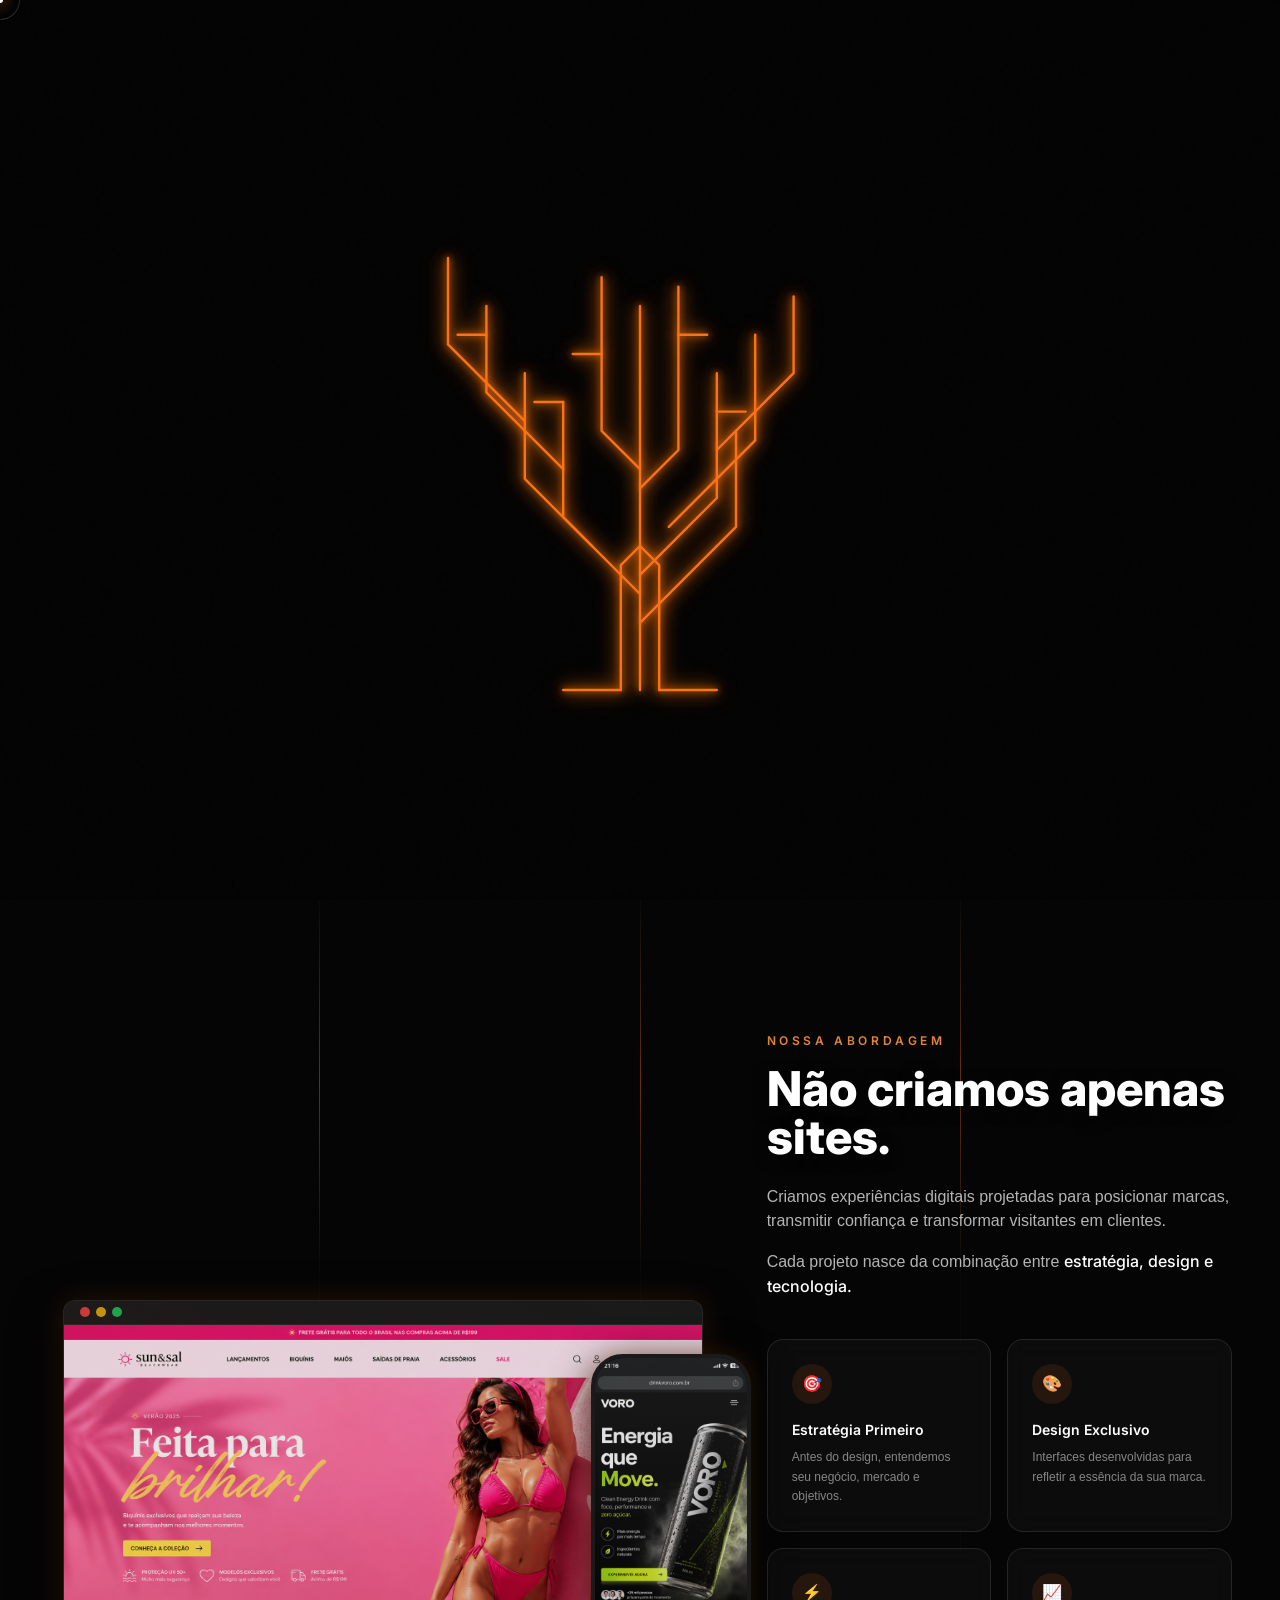
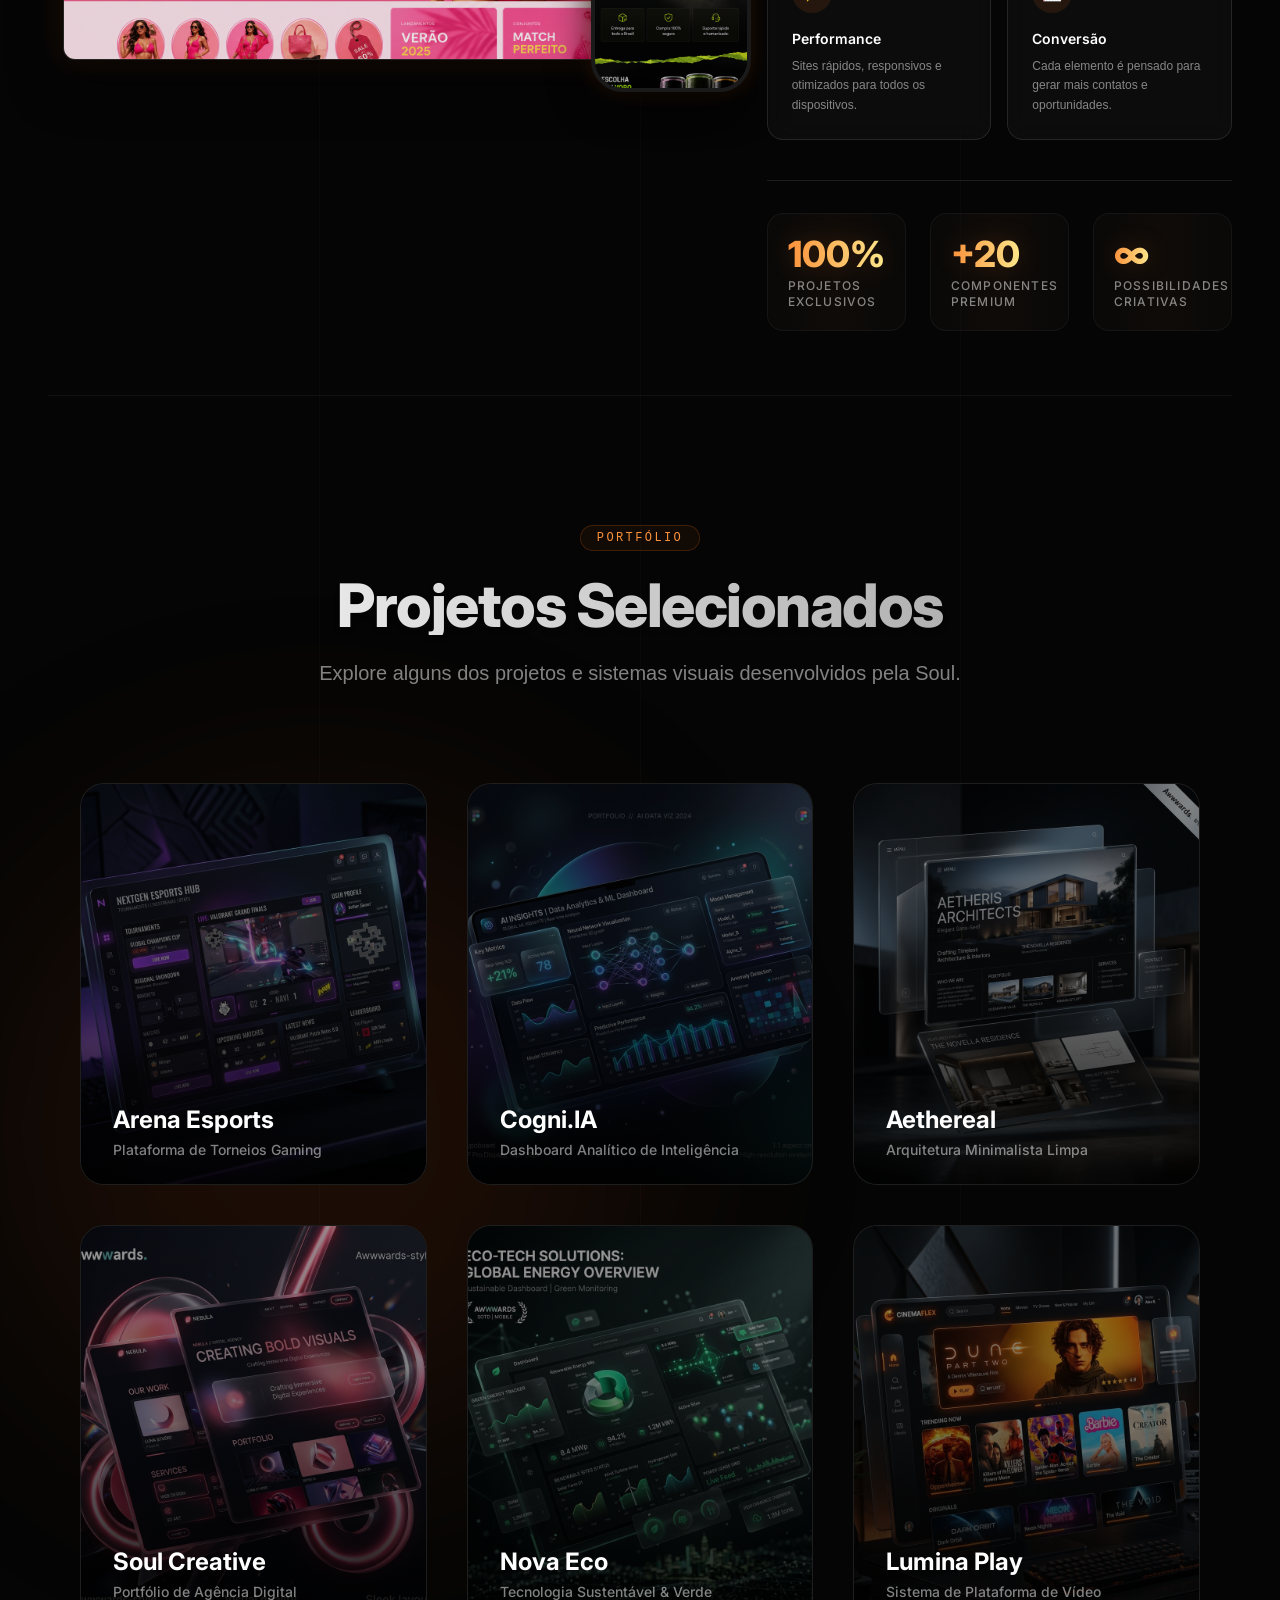
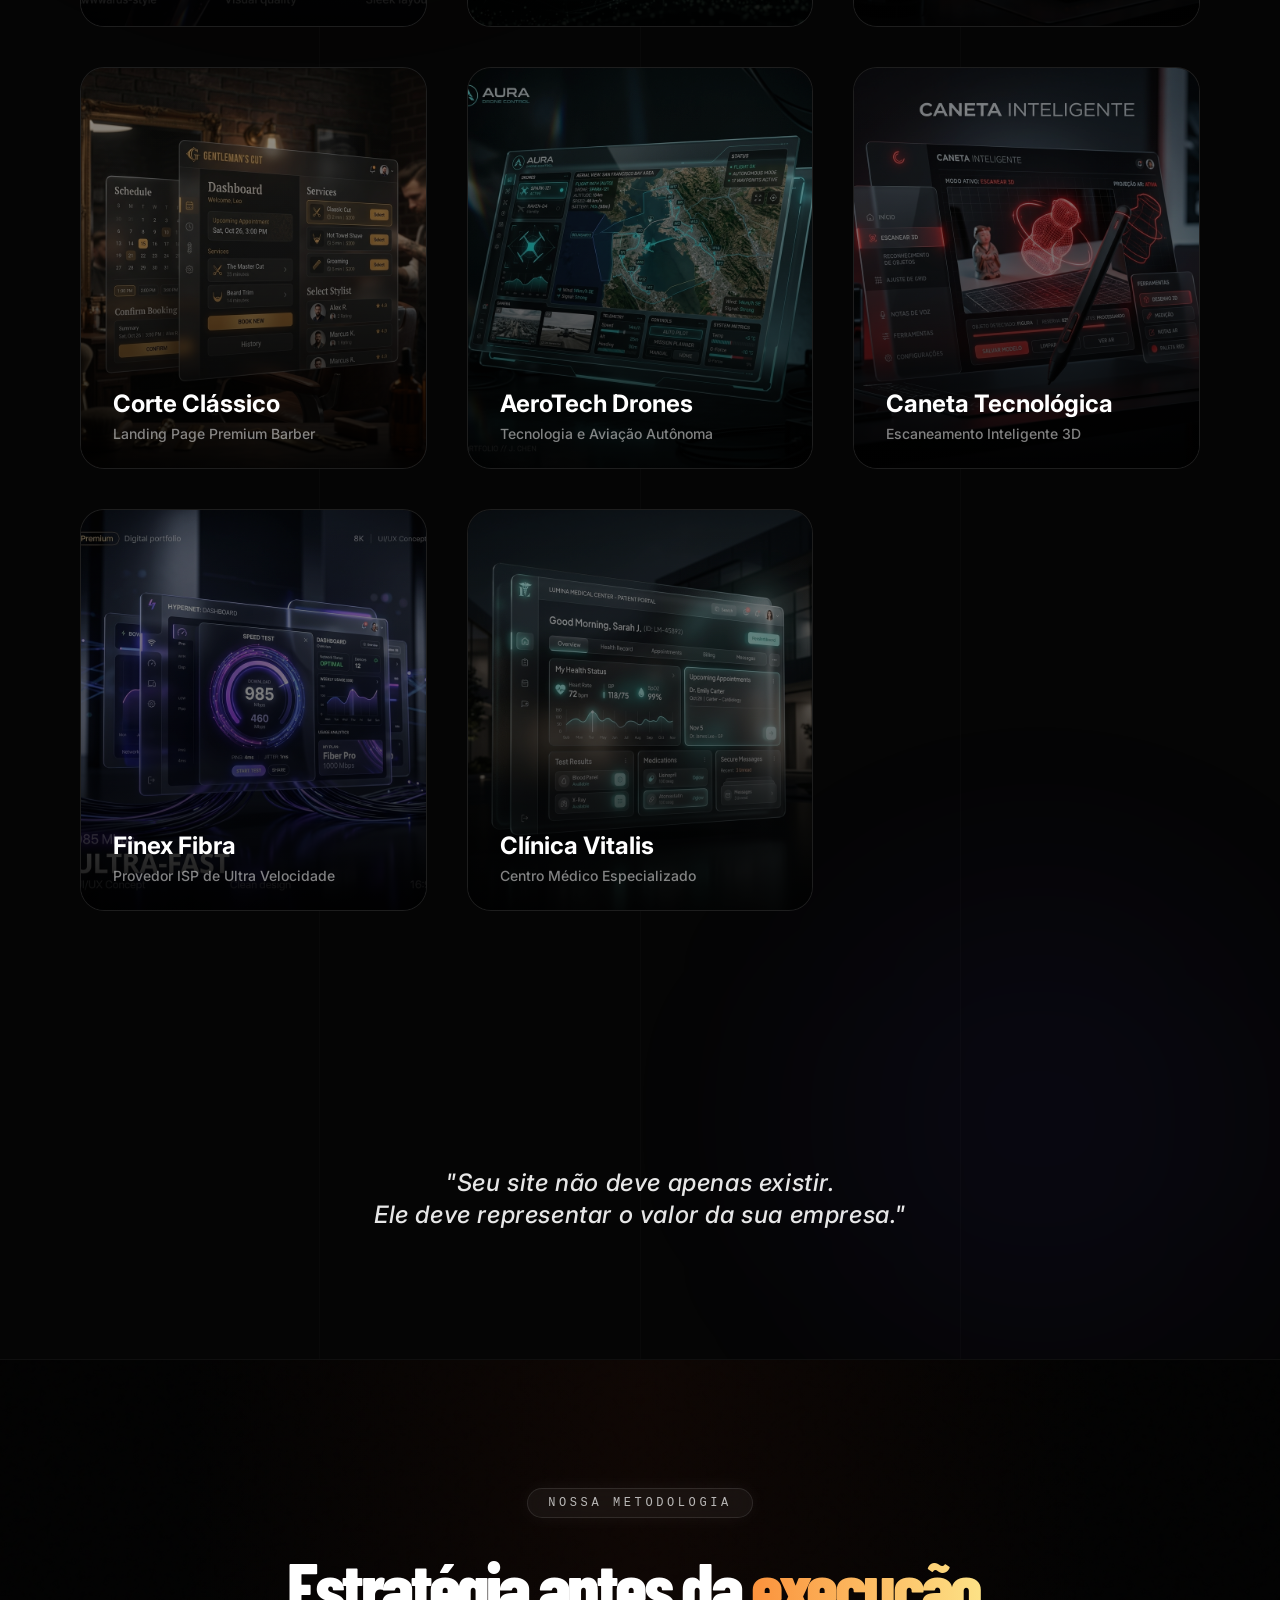
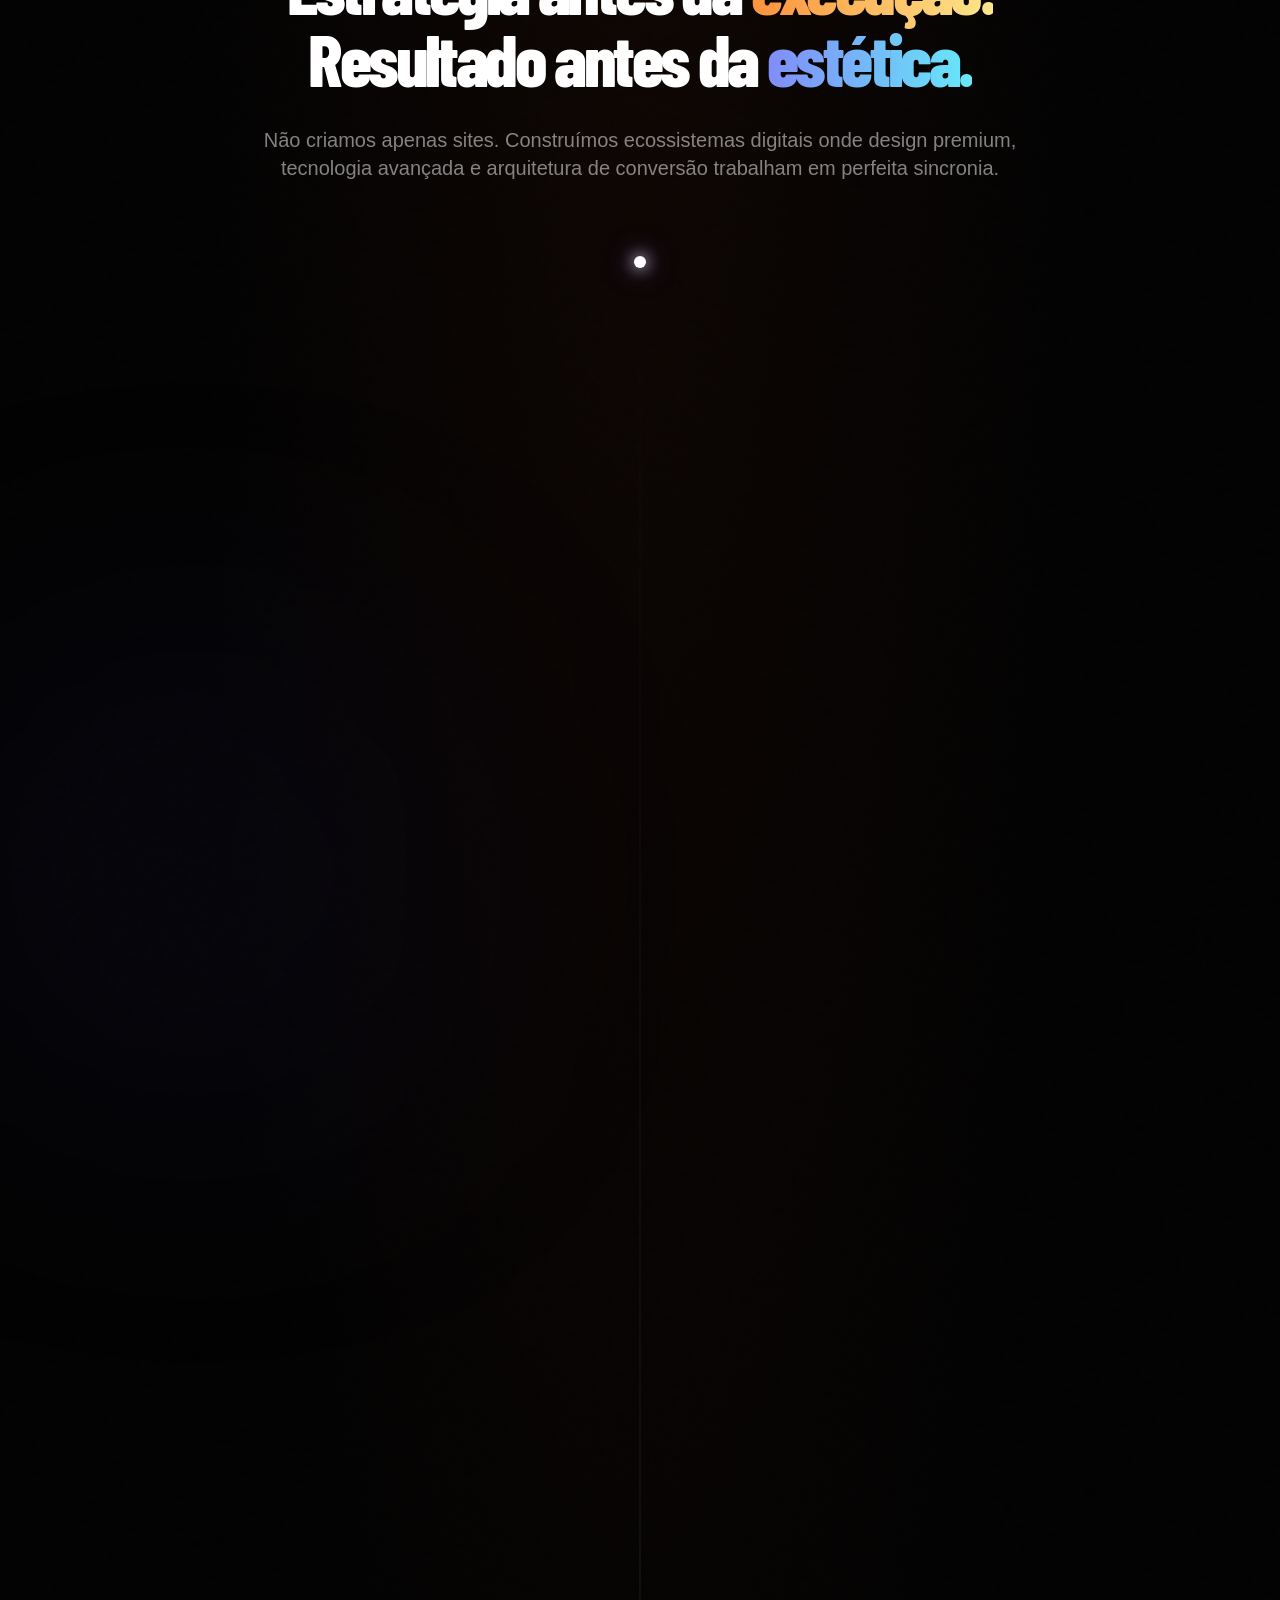
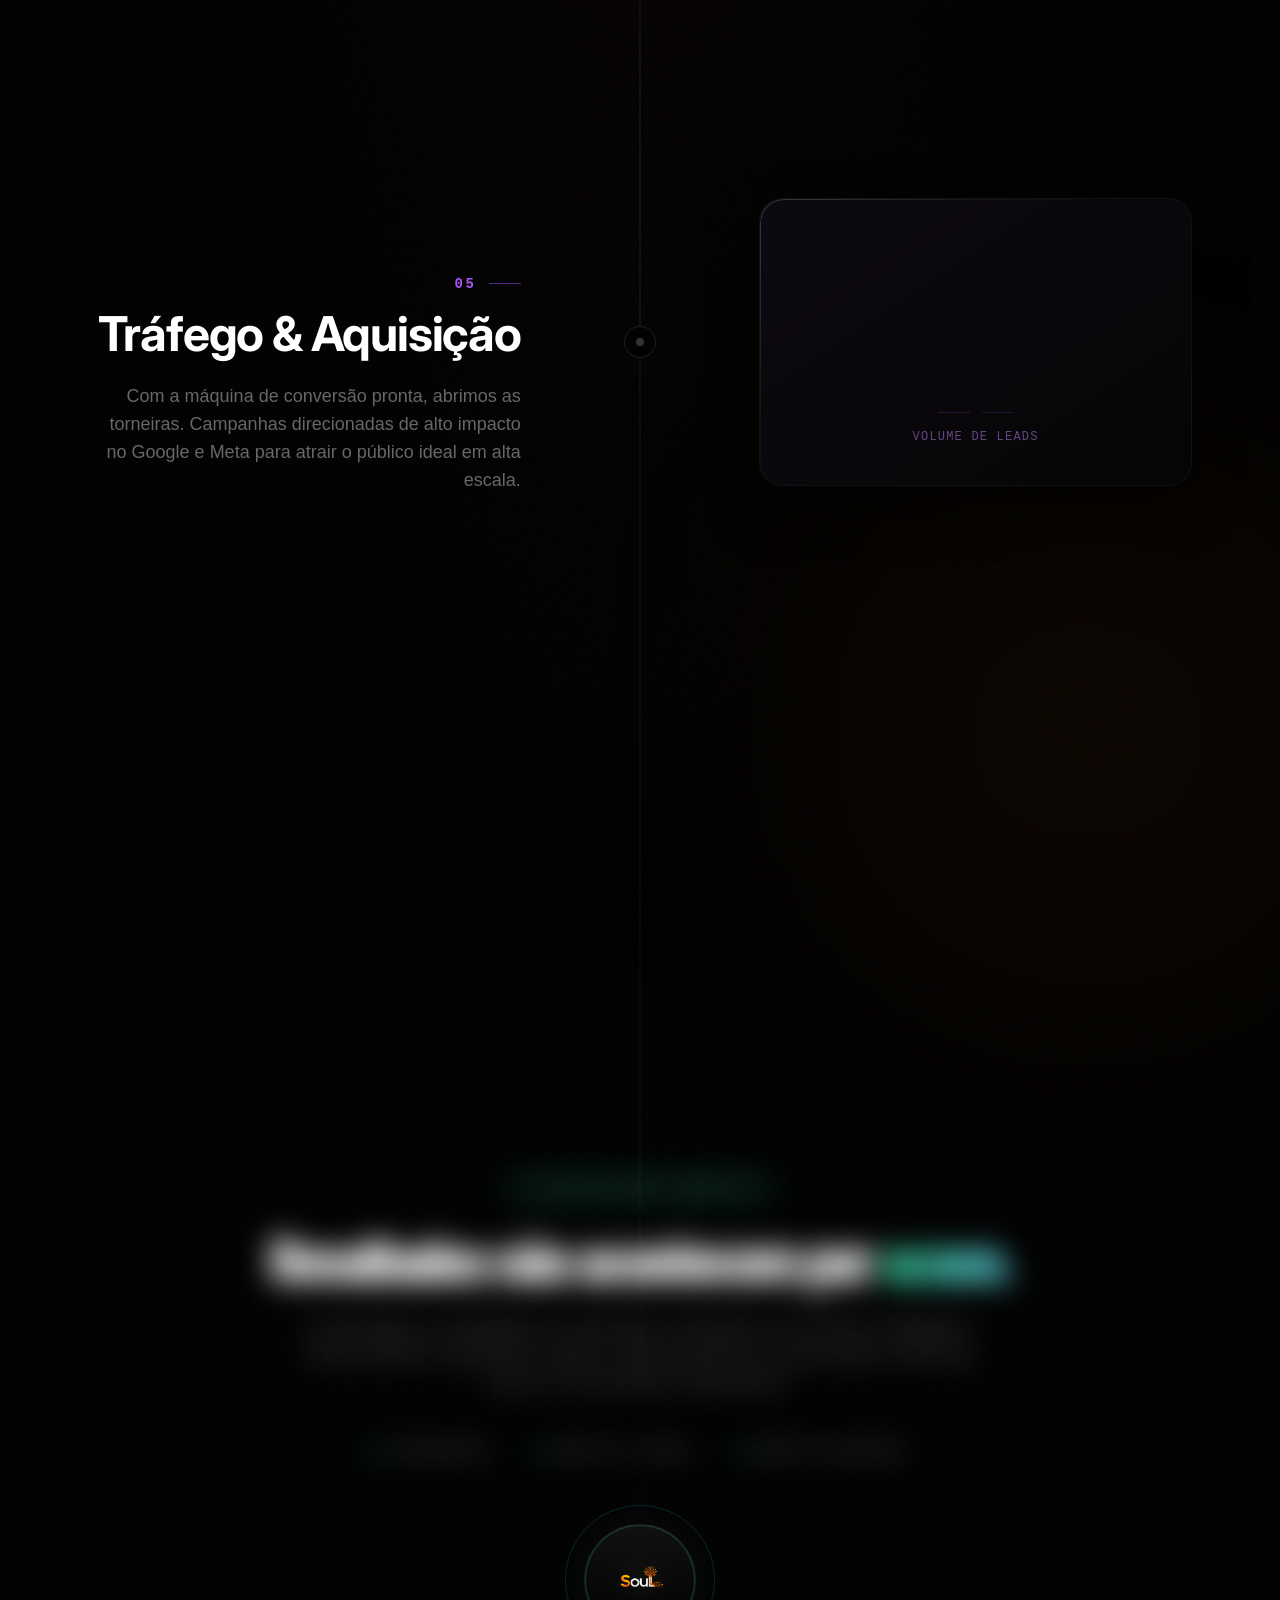
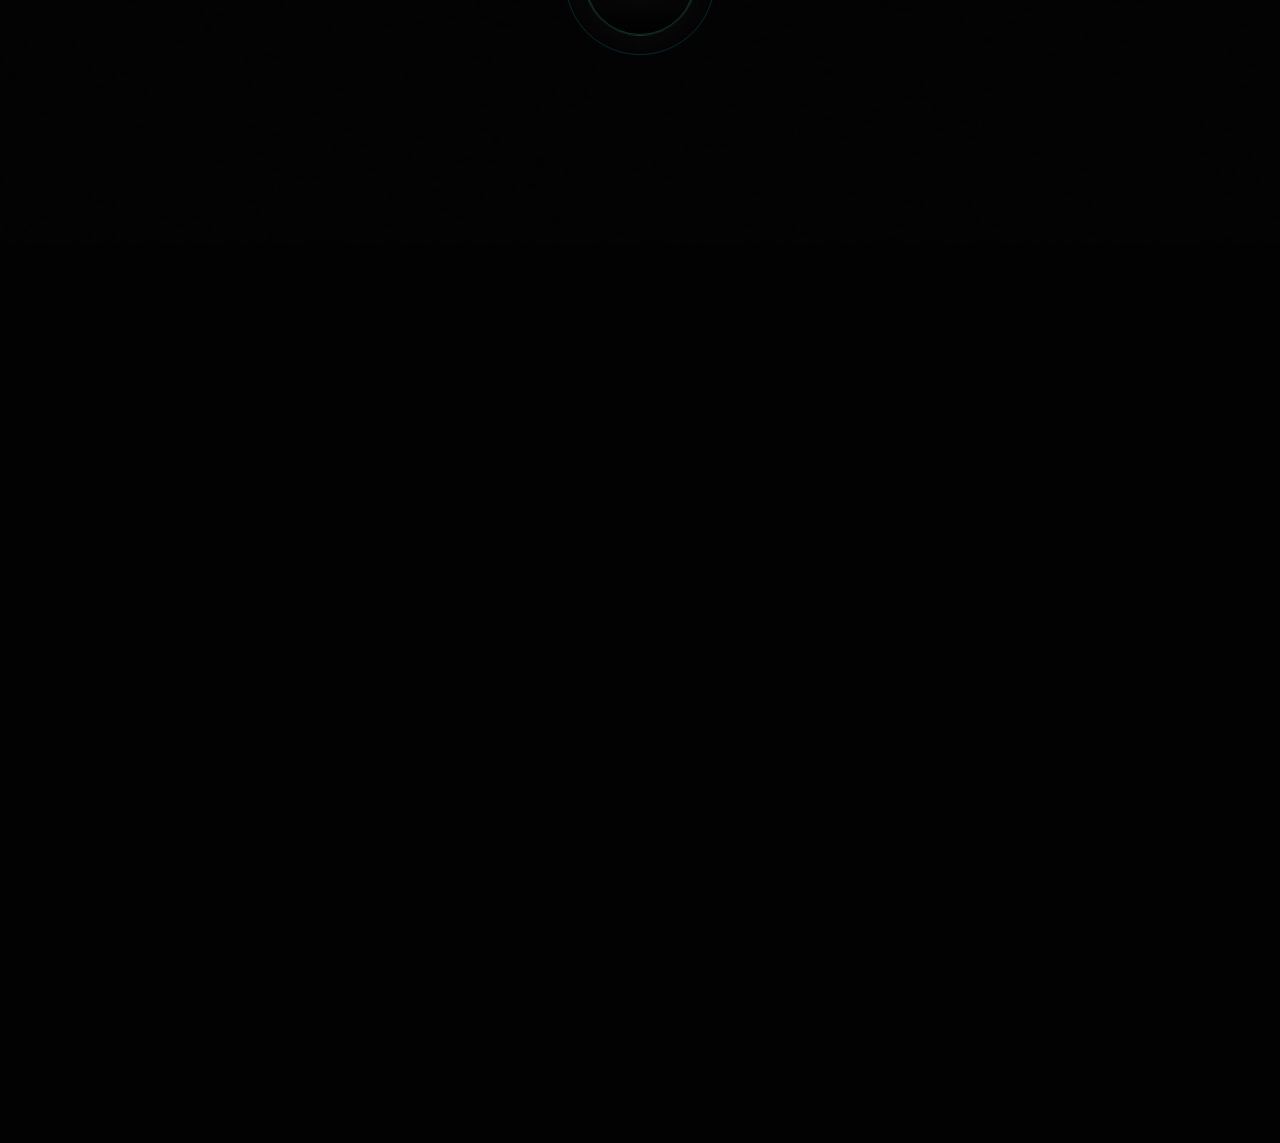
==== commit 6cab34d1: "coommit final" ====
--- a/index3.html
+++ b/index3.html
@@ -1,5 +1,5 @@
 <!DOCTYPE html>
-<html lang="pt-BR">
+<html lang="pt-BR" class="overflow-x-hidden">
 <head>
     <meta charset="utf-8"/>
     <meta content="width=device-width, initial-scale=1.0" name="viewport"/>
@@ -48,6 +48,21 @@
     <style>
         body { background-color: #000; color: #fff; cursor: none; }
         
+        @media (pointer: coarse) {
+            body { cursor: auto; }
+            #cursor-dot, #cursor-halo, #project-cursor, .cursor-none {
+                display: none !important;
+                opacity: 0 !important;
+            }
+            .cursor-none { cursor: auto !important; }
+        }
+        
+        /* Ocultar scrollbar horizontal e garantir responsividade touch */
+        html, body {
+            max-width: 100vw;
+            overflow-x: hidden;
+            -webkit-overflow-scrolling: touch;
+        }
         /* --- PREMIUM PRELOADER CINEMATOGRÁFICO --- */
         #black-preloader {
             position: fixed; inset: 0; z-index: 999990;
@@ -216,7 +231,7 @@
         }
     </style>
 </head>
-<body class="min-h-screen overflow-x-hidden bg-black antialiased selection:bg-[#f97316]/30 selection:text-white text-zinc-400 relative">
+<body class="min-h-screen overflow-x-hidden w-full max-w-[100vw] bg-black antialiased selection:bg-[#f97316]/30 selection:text-white text-zinc-400 relative">
 
     <!-- CUSTOM CURSOR -->
     <div class="cursor-dot" id="cursor-dot"></div>
@@ -331,12 +346,12 @@
                 <img src="assets/logo%203.png" alt="Logo" class="h-10 w-auto" />
             </div>
             <div class="hidden md:flex gap-6 px-6 items-center">
-                <button class="hover:text-white cursor-none transition-colors text-xs text-zinc-500 tracking-widest font-mono">Projetos</button>
-                <button class="hover:text-white cursor-none transition-colors text-xs text-zinc-500 tracking-widest font-mono">Serviços</button>
-                <button class="hover:text-white cursor-none transition-colors text-xs text-zinc-500 tracking-widest font-mono">Sobre</button>
+                <button onclick="window.premiumScrollTo('#soul-projetos')" class="hover:text-white cursor-none transition-colors text-xs text-zinc-500 tracking-widest font-mono">Projetos</button>
+                <button onclick="window.premiumScrollTo('#soul-design-section')" class="hover:text-white cursor-none transition-colors text-xs text-zinc-500 tracking-widest font-mono">Serviços</button>
+                <button onclick="window.premiumScrollTo('#soul-transformation')" class="hover:text-white cursor-none transition-colors text-xs text-zinc-500 tracking-widest font-mono">Sobre</button>
             </div>
             <div class="hidden md:flex items-center gap-4 pl-6 border-l border-white/10">
-                <button class="hover:bg-orange-400 cursor-none transition-colors text-xs font-medium text-white tracking-tight bg-orange-500 rounded-full pt-1.5 pr-4 pb-1.5 pl-4 shadow-[0_0_12px_rgba(249,115,22,0.4)]">Iniciar Projeto</button>
+                <button onclick="window.premiumScrollTo('#soul-transformation')" class="hover:bg-orange-400 cursor-none transition-colors text-xs font-medium text-white tracking-tight bg-orange-500 rounded-full pt-1.5 pr-4 pb-1.5 pl-4 shadow-[0_0_12px_rgba(249,115,22,0.4)]">Iniciar Projeto</button>
             </div>
         </nav>
     </header>
@@ -346,7 +361,7 @@
         <div aria-hidden="true" class="absolute inset-0 opacity-30" style="background-image: radial-gradient(circle, rgba(255, 255, 255, 0.45) 0px, rgba(255, 255, 255, 0.45) 0.055rem, transparent 0.075rem); background-size: 0.7rem 0.7rem; mask-image: linear-gradient(rgba(0, 0, 0, 0.95), rgba(0, 0, 0, 0.15) 19%, rgba(0, 0, 0, 0.12) 81%, rgba(0, 0, 0, 0.85));"></div>
         <div aria-hidden="true" class="opacity-20 absolute top-0 right-0 bottom-0 left-0"></div>
         
-        <div class="relative h-[91vh] w-[96vw] overflow-hidden rounded-[1.4rem] border border-white/10 bg-black shadow-2xl sm:rounded-[2rem] md:h-[89vh] md:w-[95vw]" id="filmStage" style="box-shadow: rgba(0, 0, 0, 0.48) 0px 2rem 8rem, rgba(255, 255, 255, 0.08) 0px 0px 0px 0.0625rem inset;">
+        <div class="relative h-[100vh] w-[100vw] sm:h-[91vh] sm:w-[96vw] overflow-hidden sm:rounded-[1.4rem] border-0 sm:border border-white/10 bg-black shadow-2xl md:h-[89vh] md:w-[95vw] md:rounded-[2rem]" id="filmStage" style="box-shadow: rgba(0, 0, 0, 0.48) 0px 2rem 8rem, rgba(255, 255, 255, 0.08) 0px 0px 0px 0.0625rem inset;">
             <canvas aria-hidden="true" class="absolute inset-0 h-full w-full opacity-90" id="webglLayer"></canvas>
             <img alt="" class="absolute inset-0 h-full w-full scale-125 object-cover opacity-0 blur-xl" id="abstractBase" src="sonic-link.aura.build/assets/6a7bb45fc2ab1366_fa51902b-c2a4-4c33-a96e-a8f1ef.jpg"/>
             <div aria-hidden="true" class="absolute inset-0" style="background: radial-gradient(circle at 50% 56%, rgba(249,115,22,.15), transparent 18%), radial-gradient(circle at 63% 45%, rgba(249,115,22,.25), transparent 25%), linear-gradient(to bottom, rgba(0,0,0,.2), rgba(0,0,0,.12) 38%, rgba(0,0,0,.76));"></div>
@@ -356,21 +371,21 @@
             
             <!-- (PRELOADER 1) TEXTO 1 DA TIMELINE GSAP -->
             <div class="absolute inset-x-4 top-[4%] z-10 text-center opacity-0 sm:top-[3%]" id="introWord">
-                <p class="tracking-tight text-white/20 text-[clamp(4.5rem,15vw,11rem)] leading-none" style="font-family: 'Barlow Condensed', Impact, sans-serif; font-weight: 600;">Bem-vindo ao</p>
+                <p class="tracking-tight text-white/20 text-[clamp(3.5rem,15vw,11rem)] leading-none" style="font-family: 'Barlow Condensed', Impact, sans-serif; font-weight: 600;">Bem-vindo ao</p>
             </div>
             
             <!-- (PRELOADER 2) TEXTO 2 DA TIMELINE GSAP -->
-            <div class="absolute left-1/2 top-[17%] z-20 flex w-[92%] -translate-x-1/2 items-center justify-center gap-[clamp(.45rem,2vw,2rem)] text-center opacity-0 sm:top-[18%] md:top-[17%]" id="mainTitle">
+            <div class="absolute left-1/2 top-[17%] z-20 flex flex-wrap w-[92%] -translate-x-1/2 items-center justify-center gap-[clamp(.45rem,2vw,2rem)] text-center opacity-0 sm:top-[18%] md:top-[17%]" id="mainTitle">
                 <!-- Mantivemos as 4 chunks originais para garantir que a timeline funcione idêntica! -->
-                <span class="titleChunk inline-block tracking-tight text-white text-[clamp(4.5rem,12vw,12rem)] leading-[.78]" style='font-family: "Barlow Condensed", Impact, sans-serif; font-weight: 700;'>Futuro</span>
-                <span class="titleChunk inline-block tracking-tight text-white text-[clamp(4.5rem,12vw,12rem)] leading-[.78]" style='font-family: "Barlow Condensed", Impact, sans-serif; font-weight: 700;'>Digital.</span>
-                <span class="titleChunk hidden tracking-tight text-white text-[clamp(4.5rem,12vw,12rem)] leading-[.78]" style='font-family: "Barlow Condensed", Impact, sans-serif; font-weight: 700;'>-</span>
-                <span class="titleChunk hidden tracking-tight text-white text-[clamp(4.5rem,12vw,12rem)] leading-[.78]" style='font-family: "Barlow Condensed", Impact, sans-serif; font-weight: 700;'>-</span>
+                <span class="titleChunk inline-block tracking-tight text-white text-[clamp(4rem,12vw,12rem)] sm:text-[clamp(4.5rem,12vw,12rem)] leading-[.78]" style='font-family: "Barlow Condensed", Impact, sans-serif; font-weight: 700;'>Futuro</span>
+                <span class="titleChunk inline-block tracking-tight text-white text-[clamp(4rem,12vw,12rem)] sm:text-[clamp(4.5rem,12vw,12rem)] leading-[.78]" style='font-family: "Barlow Condensed", Impact, sans-serif; font-weight: 700;'>Digital.</span>
+                <span class="titleChunk hidden tracking-tight text-white text-[clamp(4rem,12vw,12rem)] sm:text-[clamp(4.5rem,12vw,12rem)] leading-[.78]" style='font-family: "Barlow Condensed", Impact, sans-serif; font-weight: 700;'>-</span>
+                <span class="titleChunk hidden tracking-tight text-white text-[clamp(4rem,12vw,12rem)] sm:text-[clamp(4.5rem,12vw,12rem)] leading-[.78]" style='font-family: "Barlow Condensed", Impact, sans-serif; font-weight: 700;'>-</span>
             </div>
             
             <!-- (PRELOADER 3) TEXTO 3 DA TIMELINE GSAP -->
             <div class="absolute left-1/2 top-[14%] z-20 w-[92%] -translate-x-1/2 text-center opacity-0" id="altTitle">
-                <p class="tracking-tight text-white text-[clamp(4.5rem,14vw,12rem)] leading-[.76]" style="font-family: 'Barlow Condensed', Impact, sans-serif; font-weight: 700;">Alto Impacto</p>
+                <p class="tracking-tight text-white text-[clamp(3.5rem,14vw,12rem)] sm:text-[clamp(4.5rem,14vw,12rem)] leading-[.76]" style="font-family: 'Barlow Condensed', Impact, sans-serif; font-weight: 700;">Alto Impacto</p>
             </div>
             
             <!-- (HERO FINAL) TEXTO DE RESOLUÇÃO FINAL GSAP -->
@@ -380,31 +395,11 @@
                     Transformando ideias em experiências digitais que vendem.
                 </p>
                 <!-- Os CTAs exigidos pela agência (escondidos até o fade-in) -->
-                <div class="mt-8 flex flex-col sm:flex-row items-center justify-center gap-5 sm:gap-6">
-                    <!-- Botão 1 Animado (Borda Giratória Conic-Gradient) -->
-                    <button class="group isolate inline-flex cursor-pointer overflow-hidden transition-all duration-300 hover:scale-105 hover:shadow-[0_0_50px_10px_rgba(249,115,22,0.45)] bg-gradient-to-b from-white/20 via-white/0 to-white/5 rounded-full relative shadow-[0_0_25px_rgba(249,115,22,0.3),0_8px_40px_rgba(249,115,22,0.15)]">
-                        <div class="absolute inset-0 overflow-hidden rounded-full">
-                            <div class="absolute inset-[-100%] w-[300%] h-[300%] left-[-100%] top-[-100%] animate-[spin_3s_linear_infinite]" style="background: conic-gradient(from 0deg, transparent 0deg, transparent 80deg, rgba(253,186,116,0.9) 180deg, transparent 280deg, transparent 360deg);"></div>
-                        </div>
-                        <div class="absolute inset-[1px] rounded-full backdrop-blur-xl z-0 bg-neutral-950/90"></div>
-                        <div class="z-10 flex gap-3 overflow-hidden text-sm font-medium text-white w-full rounded-full py-3.5 pl-7 pr-5 relative items-center justify-center">
-                            <span class="whitespace-nowrap relative z-10 font-semibold tracking-wide text-base text-white/95 group-hover:text-white transition-colors">Ver Projetos</span>
-                            <span class="inline-flex items-center justify-center z-10 bg-white/10 w-7 h-7 rounded-full ml-1 relative group-hover:translate-x-1 transition-transform text-white/80 group-hover:text-white">
-                                <i data-lucide="arrow-right" class="w-3.5 h-3.5"></i>
-                            </span>
-                        </div>
-                    </button>
-
-                    <!-- Botão 2 Animado (Borda Giratória Conic-Gradient Sutil) -->
-                    <button class="group isolate inline-flex cursor-pointer overflow-hidden transition-all duration-300 hover:scale-105 hover:shadow-[0_0_50px_10px_rgba(255,255,255,0.2)] bg-gradient-to-b from-white/10 via-white/0 to-white/5 rounded-full relative shadow-[0_0_25px_rgba(255,255,255,0.1),0_8px_40px_rgba(0,0,0,0.4)]">
-                        <div class="absolute inset-0 overflow-hidden rounded-full">
-                            <div class="absolute inset-[-100%] w-[300%] h-[300%] left-[-100%] top-[-100%] animate-[spin_4s_linear_infinite]" style="background: conic-gradient(from 0deg, transparent 0deg, transparent 120deg, rgba(255,255,255,0.5) 180deg, transparent 240deg, transparent 360deg);"></div>
-                        </div>
-                        <div class="absolute inset-[1px] rounded-full backdrop-blur-xl z-0 bg-[#0a0a0a]/90"></div>
-                        <div class="z-10 flex gap-3 overflow-hidden text-sm font-medium text-white rounded-full py-3.5 px-8 relative items-center">
-                            <span class="whitespace-nowrap relative z-10 font-semibold tracking-wide text-base text-white/90 group-hover:text-white transition-colors">Falar Comigo</span>
-                        </div>
-                    </button>
+                <div class="mt-12 flex flex-col items-center justify-center opacity-70 pointer-events-none animate-[pulse_4s_ease-in-out_infinite]">
+                    <p class="text-white/60 uppercase tracking-[0.35em] text-[10px] font-semibold mb-4 text-center font-mono drop-shadow-md">Deslize para a Experiência</p>
+                    <div class="w-[26px] h-[42px] border border-white/20 rounded-full flex justify-center pt-2 relative shadow-[0_0_20px_rgba(249,115,22,0.15)] bg-black/20 backdrop-blur-md">
+                        <div class="w-1 h-2.5 bg-orange-500 rounded-full animate-bounce shadow-[0_0_8px_rgba(249,115,22,0.9)]"></div>
+                    </div>
                 </div>
             </div>
 
@@ -1109,7 +1104,7 @@
         <canvas id="sparks-canvas" class="absolute inset-0 w-full h-full pointer-events-none mix-blend-screen z-[5] opacity-80" style="height: 100%; width: 100%;"></canvas>
 
         <!-- Header da Seção -->
-        <div class="relative z-10 max-w-7xl mx-auto px-6 mb-32 text-center exp-reveal-text">
+        <div class="relative z-10 max-w-7xl mx-auto px-6 mb-20 text-center exp-reveal-text">
             <span class="inline-block py-1.5 px-5 rounded-full border border-white/10 bg-white/5 text-white/70 text-[10px] sm:text-xs font-mono uppercase tracking-[0.3em] mb-8 backdrop-blur-md shadow-[0_0_20px_rgba(255,255,255,0.05)]">Nossa Metodologia</span>
             <h2 class="text-4xl md:text-5xl lg:text-7xl font-extrabold text-white mb-6 tracking-tighter leading-[1.1]" style="font-family: 'Barlow Condensed', Impact, sans-serif;">
                 Estratégia antes da <span class="text-transparent bg-clip-text bg-gradient-to-r from-orange-400 to-amber-200">execução.</span><br/>
@@ -1121,21 +1116,21 @@
         </div>
 
         <!-- Scroll Journey Container -->
-        <div class="relative z-10 max-w-6xl mx-auto px-6 pb-40" id="exp-journey-container">
+        <div class="relative z-10 max-w-6xl mx-auto px-6 pb-20" id="exp-journey-container">
             
             <!-- Trilha Base (Linha apagada) -->
-            <div class="absolute left-8 md:left-1/2 top-0 bottom-0 w-[1px] bg-gradient-to-b from-transparent via-white/10 to-transparent md:-translate-x-1/2"></div>
+            <div class="absolute left-4 md:left-1/2 top-0 bottom-0 w-[1px] bg-gradient-to-b from-transparent via-white/10 to-transparent md:-translate-x-1/2"></div>
             
             <!-- Trilha Iluminada (Scroll) -->
-            <div id="exp-glow-line" class="absolute left-8 md:left-1/2 top-0 w-[3px] h-0 bg-gradient-to-b from-orange-400 via-amber-300 to-indigo-500 md:-translate-x-1/2 shadow-[0_0_20px_rgba(249,115,22,0.8),0_0_40px_rgba(99,102,241,0.4)] z-0 rounded-full transform-gpu will-change-[height]"></div>
+            <div id="exp-glow-line" class="absolute left-4 md:left-1/2 top-0 w-[3px] h-0 bg-gradient-to-b from-orange-400 via-amber-300 to-indigo-500 md:-translate-x-1/2 shadow-[0_0_20px_rgba(249,115,22,0.8),0_0_40px_rgba(99,102,241,0.4)] z-0 rounded-full transform-gpu will-change-[height]"></div>
             
             <!-- Partícula/Cursor da Trilha -->
-            <div id="exp-line-particle" class="absolute left-8 md:left-1/2 top-0 w-3 h-3 rounded-full bg-white shadow-[0_0_15px_#fff,0_0_30px_#f97316] -translate-x-[5px] md:-translate-x-[6px] -translate-y-1/2 z-10 opacity-0 transition-opacity duration-300"></div>
-
-            <div class="relative z-10 space-y-32 md:space-y-48 mt-10">
+            <div id="exp-line-particle" class="absolute left-4 md:left-1/2 top-0 w-3 h-3 rounded-full bg-white shadow-[0_0_15px_#fff,0_0_30px_#f97316] -translate-x-[5px] md:-translate-x-[6px] -translate-y-1/2 z-10 opacity-0 transition-opacity duration-300"></div>
+
+            <div class="relative z-10 space-y-16 md:space-y-24 mt-10">
                 <!-- Etapa 01 -->
-                <div class="exp-step relative flex flex-col md:flex-row items-center justify-between w-full opacity-20 transition-all duration-1000" data-color="#f97316" data-step="1">
-                    <div class="md:w-[45%] text-left md:text-right pl-20 md:pl-0 pr-0 md:pr-16 order-2 md:order-1 mt-8 md:mt-0 transform translate-y-10 exp-step-content transition-all duration-1000">
+                <div class="exp-step relative flex flex-col md:flex-row items-center justify-between w-full opacity-0 transition-all duration-1000" data-color="#f97316" data-step="1">
+                    <div class="md:w-[45%] text-left md:text-right pl-14 md:pl-0 pr-0 md:pr-16 order-2 md:order-1 mt-8 md:mt-0 transform translate-y-10 exp-step-content transition-all duration-1000">
                         <div class="inline-flex items-center gap-3 mb-4">
                             <span class="text-orange-500 text-sm font-mono tracking-[0.2em] font-bold">01</span>
                             <span class="h-px w-8 bg-orange-500/50 hidden md:block"></span>
@@ -1146,12 +1141,12 @@
                         </p>
                     </div>
                     
-                    <div class="absolute left-8 md:left-1/2 md:-translate-x-1/2 flex items-center justify-center w-8 h-8 rounded-full border border-white/10 bg-[#020202] z-20 exp-node transition-all duration-700">
+                    <div class="absolute left-4 md:left-1/2 md:-translate-x-1/2 flex items-center justify-center w-8 h-8 rounded-full border border-white/10 bg-[#020202] z-20 exp-node transition-all duration-700">
                         <div class="w-2 h-2 rounded-full bg-white/20 exp-node-dot transition-all duration-500"></div>
                         <div class="absolute inset-0 rounded-full border border-orange-500 opacity-0 scale-150 exp-node-ring transition-all duration-700 pointer-events-none"></div>
                     </div>
                     
-                    <div class="md:w-[45%] w-full pl-20 md:pl-16 order-1 md:order-2">
+                    <div class="md:w-[45%] w-full pl-14 md:pl-16 order-1 md:order-2">
                         <div class="exp-visual-card relative w-full h-56 md:h-72 rounded-3xl border border-white/5 bg-[#050505] overflow-hidden transform-gpu perspective-[1000px] cursor-none shadow-[0_20px_50px_rgba(0,0,0,0.5)]">
                             <div class="absolute inset-0 bg-gradient-to-br from-orange-500/5 to-transparent z-0"></div>
                             <div class="exp-card-inner w-full h-full p-6 flex flex-col justify-between relative z-10 transition-transform duration-300 ease-out transform-gpu">
@@ -1172,8 +1167,8 @@
                 </div>
 
                 <!-- Etapa 02 -->
-                <div class="exp-step relative flex flex-col md:flex-row items-center justify-between w-full opacity-20 transition-all duration-1000" data-color="#6366f1" data-step="2">
-                    <div class="md:w-[45%] w-full pl-20 md:pl-0 pr-0 md:pr-16 order-1 md:order-1">
+                <div class="exp-step relative flex flex-col md:flex-row items-center justify-between w-full opacity-0 transition-all duration-1000" data-color="#6366f1" data-step="2">
+                    <div class="md:w-[45%] w-full pl-14 md:pl-0 pr-0 md:pr-16 order-1 md:order-1">
                         <div class="exp-visual-card relative w-full h-56 md:h-72 rounded-3xl border border-white/5 bg-[#050505] overflow-hidden transform-gpu perspective-[1000px] cursor-none shadow-[0_20px_50px_rgba(0,0,0,0.5)]">
                             <div class="absolute inset-0 bg-gradient-to-br from-indigo-500/5 to-transparent z-0"></div>
                             <div class="exp-card-inner w-full h-full p-6 flex items-center justify-center relative z-10 transition-transform duration-300 ease-out transform-gpu">
@@ -1187,12 +1182,12 @@
                         </div>
                     </div>
 
-                    <div class="absolute left-8 md:left-1/2 md:-translate-x-1/2 flex items-center justify-center w-8 h-8 rounded-full border border-white/10 bg-[#020202] z-20 exp-node transition-all duration-700">
+                    <div class="absolute left-4 md:left-1/2 md:-translate-x-1/2 flex items-center justify-center w-8 h-8 rounded-full border border-white/10 bg-[#020202] z-20 exp-node transition-all duration-700">
                         <div class="w-2 h-2 rounded-full bg-white/20 exp-node-dot transition-all duration-500"></div>
                         <div class="absolute inset-0 rounded-full border border-indigo-500 opacity-0 scale-150 exp-node-ring transition-all duration-700 pointer-events-none"></div>
                     </div>
                     
-                    <div class="md:w-[45%] text-left pl-20 md:pl-16 order-2 md:order-2 mt-8 md:mt-0 transform translate-y-10 exp-step-content transition-all duration-1000">
+                    <div class="md:w-[45%] text-left pl-14 md:pl-16 order-2 md:order-2 mt-8 md:mt-0 transform translate-y-10 exp-step-content transition-all duration-1000">
                         <div class="inline-flex items-center gap-3 mb-4">
                             <span class="h-px w-8 bg-indigo-500/50 hidden md:block"></span>
                             <span class="text-indigo-400 text-sm font-mono tracking-[0.2em] font-bold">02</span>
@@ -1205,8 +1200,8 @@
                 </div>
 
                 <!-- Etapa 03 -->
-                <div class="exp-step relative flex flex-col md:flex-row items-center justify-between w-full opacity-20 transition-all duration-1000" data-color="#22d3ee" data-step="3">
-                    <div class="md:w-[45%] text-left md:text-right pl-20 md:pl-0 pr-0 md:pr-16 order-2 md:order-1 mt-8 md:mt-0 transform translate-y-10 exp-step-content transition-all duration-1000">
+                <div class="exp-step relative flex flex-col md:flex-row items-center justify-between w-full opacity-0 transition-all duration-1000" data-color="#22d3ee" data-step="3">
+                    <div class="md:w-[45%] text-left md:text-right pl-14 md:pl-0 pr-0 md:pr-16 order-2 md:order-1 mt-8 md:mt-0 transform translate-y-10 exp-step-content transition-all duration-1000">
                         <div class="inline-flex items-center gap-3 mb-4">
                             <span class="text-cyan-400 text-sm font-mono tracking-[0.2em] font-bold">03</span>
                             <span class="h-px w-8 bg-cyan-400/50 hidden md:block"></span>
@@ -1217,12 +1212,12 @@
                         </p>
                     </div>
                     
-                    <div class="absolute left-8 md:left-1/2 md:-translate-x-1/2 flex items-center justify-center w-8 h-8 rounded-full border border-white/10 bg-[#020202] z-20 exp-node transition-all duration-700">
+                    <div class="absolute left-4 md:left-1/2 md:-translate-x-1/2 flex items-center justify-center w-8 h-8 rounded-full border border-white/10 bg-[#020202] z-20 exp-node transition-all duration-700">
                         <div class="w-2 h-2 rounded-full bg-white/20 exp-node-dot transition-all duration-500"></div>
                         <div class="absolute inset-0 rounded-full border border-cyan-400 opacity-0 scale-150 exp-node-ring transition-all duration-700 pointer-events-none"></div>
                     </div>
                     
-                    <div class="md:w-[45%] w-full pl-20 md:pl-16 order-1 md:order-2">
+                    <div class="md:w-[45%] w-full pl-14 md:pl-16 order-1 md:order-2">
                         <div class="exp-visual-card relative w-full h-56 md:h-72 rounded-3xl border border-white/5 bg-[#050505] overflow-hidden transform-gpu perspective-[1000px] cursor-none shadow-[0_20px_50px_rgba(0,0,0,0.5)]">
                             <div class="absolute inset-0 bg-gradient-to-br from-cyan-500/5 to-transparent z-0"></div>
                             <div class="exp-card-inner w-full h-full p-6 flex items-center justify-center relative z-10 transition-transform duration-300 ease-out transform-gpu">
@@ -1241,8 +1236,8 @@
                 </div>
 
                 <!-- Etapa 04 -->
-                <div class="exp-step relative flex flex-col md:flex-row items-center justify-between w-full opacity-20 transition-all duration-1000" data-color="#fbbf24" data-step="4">
-                    <div class="md:w-[45%] w-full pl-20 md:pl-0 pr-0 md:pr-16 order-1 md:order-1">
+                <div class="exp-step relative flex flex-col md:flex-row items-center justify-between w-full opacity-0 transition-all duration-1000" data-color="#fbbf24" data-step="4">
+                    <div class="md:w-[45%] w-full pl-14 md:pl-0 pr-0 md:pr-16 order-1 md:order-1">
                         <div class="exp-visual-card relative w-full h-56 md:h-72 rounded-3xl border border-white/5 bg-[#050505] overflow-hidden transform-gpu perspective-[1000px] cursor-none shadow-[0_20px_50px_rgba(0,0,0,0.5)]">
                             <div class="absolute inset-0 bg-gradient-to-br from-amber-500/5 to-transparent z-0"></div>
                             <div class="exp-card-inner w-full h-full p-6 flex flex-col items-center justify-center relative z-10 transition-transform duration-300 ease-out transform-gpu">
@@ -1259,12 +1254,12 @@
                         </div>
                     </div>
 
-                    <div class="absolute left-8 md:left-1/2 md:-translate-x-1/2 flex items-center justify-center w-8 h-8 rounded-full border border-white/10 bg-[#020202] z-20 exp-node transition-all duration-700">
+                    <div class="absolute left-4 md:left-1/2 md:-translate-x-1/2 flex items-center justify-center w-8 h-8 rounded-full border border-white/10 bg-[#020202] z-20 exp-node transition-all duration-700">
                         <div class="w-2 h-2 rounded-full bg-white/20 exp-node-dot transition-all duration-500"></div>
                         <div class="absolute inset-0 rounded-full border border-amber-400 opacity-0 scale-150 exp-node-ring transition-all duration-700 pointer-events-none"></div>
                     </div>
                     
-                    <div class="md:w-[45%] text-left pl-20 md:pl-16 order-2 md:order-2 mt-8 md:mt-0 transform translate-y-10 exp-step-content transition-all duration-1000">
+                    <div class="md:w-[45%] text-left pl-14 md:pl-16 order-2 md:order-2 mt-8 md:mt-0 transform translate-y-10 exp-step-content transition-all duration-1000">
                         <div class="inline-flex items-center gap-3 mb-4">
                             <span class="h-px w-8 bg-amber-400/50 hidden md:block"></span>
                             <span class="text-amber-400 text-sm font-mono tracking-[0.2em] font-bold">04</span>
@@ -1277,8 +1272,8 @@
                 </div>
 
                 <!-- Etapa 05 -->
-                <div class="exp-step relative flex flex-col md:flex-row items-center justify-between w-full opacity-20 transition-all duration-1000" data-color="#a855f7" data-step="5">
-                    <div class="md:w-[45%] text-left md:text-right pl-20 md:pl-0 pr-0 md:pr-16 order-2 md:order-1 mt-8 md:mt-0 transform translate-y-10 exp-step-content transition-all duration-1000">
+                <div class="exp-step relative flex flex-col md:flex-row items-center justify-between w-full opacity-0 transition-all duration-1000" data-color="#a855f7" data-step="5">
+                    <div class="md:w-[45%] text-left md:text-right pl-14 md:pl-0 pr-0 md:pr-16 order-2 md:order-1 mt-8 md:mt-0 transform translate-y-10 exp-step-content transition-all duration-1000">
                         <div class="inline-flex items-center gap-3 mb-4">
                             <span class="text-purple-500 text-sm font-mono tracking-[0.2em] font-bold">05</span>
                             <span class="h-px w-8 bg-purple-500/50 hidden md:block"></span>
@@ -1289,12 +1284,12 @@
                         </p>
                     </div>
                     
-                    <div class="absolute left-8 md:left-1/2 md:-translate-x-1/2 flex items-center justify-center w-8 h-8 rounded-full border border-white/10 bg-[#020202] z-20 exp-node transition-all duration-700">
+                    <div class="absolute left-4 md:left-1/2 md:-translate-x-1/2 flex items-center justify-center w-8 h-8 rounded-full border border-white/10 bg-[#020202] z-20 exp-node transition-all duration-700">
                         <div class="w-2 h-2 rounded-full bg-white/20 exp-node-dot transition-all duration-500"></div>
                         <div class="absolute inset-0 rounded-full border border-purple-500 opacity-0 scale-150 exp-node-ring transition-all duration-700 pointer-events-none"></div>
                     </div>
                     
-                    <div class="md:w-[45%] w-full pl-20 md:pl-16 order-1 md:order-2">
+                    <div class="md:w-[45%] w-full pl-14 md:pl-16 order-1 md:order-2">
                         <div class="exp-visual-card relative w-full h-56 md:h-72 rounded-3xl border border-white/5 bg-[#050505] overflow-hidden transform-gpu perspective-[1000px] cursor-none shadow-[0_20px_50px_rgba(0,0,0,0.5)]">
                             <div class="absolute inset-0 bg-gradient-to-br from-purple-500/5 to-transparent z-0"></div>
                             <div class="exp-card-inner w-full h-full p-6 flex items-center justify-center relative z-10 transition-transform duration-300 ease-out transform-gpu">
@@ -1317,8 +1312,8 @@
                 </div>
 
                 <!-- Etapa 06 -->
-                <div class="exp-step relative flex flex-col md:flex-row items-center justify-between w-full opacity-20 transition-all duration-1000" data-color="#10b981" data-step="6">
-                    <div class="md:w-[45%] w-full pl-20 md:pl-0 pr-0 md:pr-16 order-1 md:order-1">
+                <div class="exp-step relative flex flex-col md:flex-row items-center justify-between w-full opacity-0 transition-all duration-1000" data-color="#10b981" data-step="6">
+                    <div class="md:w-[45%] w-full pl-14 md:pl-0 pr-0 md:pr-16 order-1 md:order-1">
                         <div class="exp-visual-card relative w-full h-56 md:h-72 rounded-3xl border border-white/5 bg-[#050505] overflow-hidden transform-gpu perspective-[1000px] cursor-none shadow-[0_20px_50px_rgba(0,0,0,0.5)]">
                             <div class="absolute inset-0 bg-gradient-to-br from-emerald-500/5 to-transparent z-0"></div>
                             <div class="exp-card-inner w-full h-full p-6 flex flex-col items-center justify-center relative z-10 transition-transform duration-300 ease-out transform-gpu">
@@ -1332,12 +1327,12 @@
                         </div>
                     </div>
 
-                    <div class="absolute left-8 md:left-1/2 md:-translate-x-1/2 flex items-center justify-center w-8 h-8 rounded-full border border-white/10 bg-[#020202] z-20 exp-node transition-all duration-700">
+                    <div class="absolute left-4 md:left-1/2 md:-translate-x-1/2 flex items-center justify-center w-8 h-8 rounded-full border border-white/10 bg-[#020202] z-20 exp-node transition-all duration-700">
                         <div class="w-2 h-2 rounded-full bg-white/20 exp-node-dot transition-all duration-500"></div>
                         <div class="absolute inset-0 rounded-full border border-emerald-500 opacity-0 scale-150 exp-node-ring transition-all duration-700 pointer-events-none"></div>
                     </div>
                     
-                    <div class="md:w-[45%] text-left pl-20 md:pl-16 order-2 md:order-2 mt-8 md:mt-0 transform translate-y-10 exp-step-content transition-all duration-1000">
+                    <div class="md:w-[45%] text-left pl-14 md:pl-16 order-2 md:order-2 mt-8 md:mt-0 transform translate-y-10 exp-step-content transition-all duration-1000">
                         <div class="inline-flex items-center gap-3 mb-4">
                             <span class="h-px w-8 bg-emerald-500/50 hidden md:block"></span>
                             <span class="text-emerald-400 text-sm font-mono tracking-[0.2em] font-bold">06</span>
@@ -1352,7 +1347,7 @@
                 <!-- Destino Final da Linha e Expansão da Rede -->
                 <div class="relative w-full flex flex-col items-center pt-20 pl-8 md:pl-0 z-20" id="exp-convergence">
                     <!-- Ponto central brilhante de onde a energia divide -->
-                    <div class="absolute top-0 left-8 md:left-1/2 w-4 h-4 rounded-full bg-emerald-400 shadow-[0_0_20px_#10b981,0_0_40px_#fff] -translate-x-1/2 -translate-y-1/2 opacity-0 will-change-[opacity]" id="split-center-node"></div>
+                    <div class="absolute top-0 left-4 md:left-1/2 w-4 h-4 rounded-full bg-emerald-400 shadow-[0_0_20px_#10b981,0_0_40px_#fff] -translate-x-1/2 -translate-y-1/2 opacity-0 will-change-[opacity]" id="split-center-node"></div>
                     
                     <!-- Linhas Horizontais de Expansão (A Rede) -->
                     <div class="absolute w-full h-px top-0 left-0 pointer-events-none z-0" id="horizontal-split-container">
@@ -1363,7 +1358,7 @@
                             <div class="absolute top-0 right-0 h-[2px] w-4 bg-white blur-[1px] shadow-[0_0_10px_#fff] animate-[shoot-left_1.8s_ease-out_infinite_0.5s]"></div>
                         </div>
                         <!-- Direita -->
-                        <div id="split-line-right" class="absolute top-0 left-8 md:left-1/2 h-[2px] w-0 bg-gradient-to-r from-emerald-400 via-emerald-500/50 to-transparent shadow-[0_0_20px_rgba(16,185,129,0.5)] origin-left overflow-hidden will-change-[width]">
+                        <div id="split-line-right" class="absolute top-0 left-4 md:left-1/2 h-[2px] w-0 bg-gradient-to-r from-emerald-400 via-emerald-500/50 to-transparent shadow-[0_0_20px_rgba(16,185,129,0.5)] origin-left overflow-hidden will-change-[width]">
                             <!-- Pulso de Energia (viaja pra direita) -->
                             <div class="absolute top-0 left-0 h-[2px] w-8 bg-white blur-[1px] shadow-[0_0_10px_#fff] animate-[shoot-right_1.5s_ease-out_infinite]"></div>
                             <div class="absolute top-0 left-0 h-[2px] w-4 bg-white blur-[1px] shadow-[0_0_10px_#fff] animate-[shoot-right_1.8s_ease-out_infinite_0.5s]"></div>
@@ -1397,7 +1392,7 @@
                     </div>
 
                     <!-- Logo Final -->
-                    <div class="relative flex items-center justify-center w-20 h-20 sm:w-28 sm:h-28 rounded-full bg-gradient-to-b from-[#111] to-[#000] border border-white/10 shadow-[0_0_50px_rgba(255,255,255,0.05)] transform scale-50 opacity-0 transition-all duration-[1.5s] ease-out will-change-transform cursor-none mt-20 md:mt-32" id="exp-final-node">
+                    <div class="relative flex items-center justify-center w-20 h-20 sm:w-28 sm:h-28 rounded-full bg-gradient-to-b from-[#111] to-[#000] border border-white/10 shadow-[0_0_50px_rgba(255,255,255,0.05)] transform scale-50 opacity-0 transition-all duration-[1.5s] ease-out will-change-transform cursor-none mt-10 md:mt-16" id="exp-final-node">
                         <!-- Ripple Effects -->
                         <div class="absolute inset-0 rounded-full border border-emerald-500/30 animate-[ping_3s_linear_infinite]"></div>
                         <div class="absolute inset-[-20px] rounded-full border border-cyan-500/20 animate-[ping_4s_linear_infinite] delay-700 pointer-events-none"></div>
@@ -1405,6 +1400,64 @@
                     </div>
                 </div>
 
+            </div>
+        </div>
+    </section>
+
+    <!-- Quinta Dobra / A Transformação Estratégica -->
+    <section id="soul-transformation" class="relative w-full h-screen bg-[#020202] overflow-hidden flex items-center justify-center">
+        
+        <!-- Vórtice Quântico (Canvas 3D) -->
+        <canvas id="climax-canvas" class="absolute inset-0 z-0 opacity-0 transition-opacity duration-1000 ease-in-out pointer-events-none mix-blend-screen"></canvas>
+
+        <!-- Textos Gigantes -->
+        <div class="absolute inset-0 flex items-center justify-center pointer-events-none z-10 perspective-[1000px]">
+            <h1 class="trans-word absolute text-[12vw] font-extrabold text-transparent bg-clip-text bg-gradient-to-br from-gray-100 to-gray-500 opacity-0 transform translate-y-20 scale-90 drop-shadow-[0_0_30px_rgba(255,255,255,0.3)]" style="-webkit-text-stroke: 2px rgba(255,255,255,0.2); font-family: 'Barlow Condensed', Impact, sans-serif;">VISIBILIDADE</h1>
+            <h1 class="trans-word absolute text-[12vw] font-extrabold text-transparent bg-clip-text bg-gradient-to-br from-indigo-300 to-purple-600 opacity-0 transform translate-y-20 scale-90 drop-shadow-[0_0_30px_rgba(99,102,241,0.5)]" style="-webkit-text-stroke: 2px rgba(99,102,241,0.3); font-family: 'Barlow Condensed', Impact, sans-serif;">AUTORIDADE</h1>
+            <h1 class="trans-word absolute text-[12vw] font-extrabold text-transparent bg-clip-text bg-gradient-to-br from-emerald-300 to-teal-600 opacity-0 transform translate-y-20 scale-90 drop-shadow-[0_0_30px_rgba(16,185,129,0.5)]" style="-webkit-text-stroke: 2px rgba(16,185,129,0.3); font-family: 'Barlow Condensed', Impact, sans-serif;">POSICIONAMENTO</h1>
+            <h1 class="trans-word absolute text-[14vw] font-extrabold text-transparent bg-clip-text bg-gradient-to-br from-amber-300 to-orange-600 opacity-0 transform translate-y-20 scale-90 drop-shadow-[0_0_50px_rgba(245,158,11,0.6)]" style="-webkit-text-stroke: 2px rgba(245,158,11,0.4); font-family: 'Barlow Condensed', Impact, sans-serif;">CRESCIMENTO</h1>
+        </div>
+
+        <!-- Subtextos -->
+        <div class="absolute bottom-32 left-0 right-0 flex flex-col items-center justify-center z-20 pointer-events-none">
+            <p class="trans-sub absolute text-white/50 text-xl font-light tracking-wide opacity-0 transform translate-y-5">Ser visto não é suficiente.</p>
+            <p class="trans-sub absolute text-white/50 text-xl font-light tracking-wide opacity-0 transform translate-y-5">Autoridade gera confiança.</p>
+            <p class="trans-sub absolute text-white/50 text-xl font-light tracking-wide opacity-0 transform translate-y-5">Posicionamento gera preferência.</p>
+            <p class="trans-sub absolute text-amber-400/80 text-2xl font-medium tracking-wide opacity-0 transform translate-y-5">Estratégia gera crescimento.</p>
+        </div>
+
+        <!-- Fim: Clímax e CTA -->
+        <div id="trans-climax" class="absolute inset-0 flex flex-col items-center justify-center z-30 opacity-0 pointer-events-none bg-[#020202]">
+            
+            <p class="text-white/60 text-lg md:text-2xl font-light tracking-[0.2em] mb-16 transform translate-y-10" id="climax-text">Resultados são consequência de estratégia.</p>
+            
+            <div class="text-center transform translate-y-10" id="climax-signature">
+                <div class="flex items-center justify-center gap-4 mb-4">
+                    <img src="assets/logo%203.png" alt="Soul" class="w-8 h-8 opacity-80">
+                    <span class="text-white font-mono text-sm tracking-[0.4em] uppercase">Soul Estratégias Digitais</span>
+                </div>
+            </div>
+
+            <div class="mt-24 text-center transform translate-y-10 opacity-0" id="climax-cta-container">
+                <h3 class="text-3xl md:text-5xl font-extrabold text-white mb-12 tracking-tight">Pronto para construir algo<br>que o mercado não consiga <span class="text-transparent bg-clip-text bg-gradient-to-r from-orange-400 to-amber-300">ignorar?</span></h3>
+                
+                <!-- Botão CTA Premium Magnético -->
+                <a href="#" id="magnetic-cta" class="group relative inline-flex items-center justify-center px-12 py-6 rounded-full overflow-hidden pointer-events-auto transition-transform duration-500 hover:scale-[1.02] border border-white/10 bg-white/5 backdrop-blur-md">
+                    <!-- Glass Background & Hover Color -->
+                    <div class="absolute inset-0 rounded-full transition-colors duration-500 group-hover:bg-white/10 group-hover:border-white/20"></div>
+                    <!-- Hover Glow Sweep -->
+                    <div class="absolute inset-0 bg-gradient-to-r from-transparent via-white/10 to-transparent -translate-x-full group-hover:animate-[shimmer_1.5s_infinite] skew-x-12"></div>
+                    <!-- Magnetic Cursor Glow -->
+                    <div class="absolute inset-0 opacity-0 group-hover:opacity-100 transition-opacity duration-500 pointer-events-none" style="background: radial-gradient(circle 120px at var(--x, 50%) var(--y, 50%), rgba(255,255,255,0.15), transparent 100%); mix-blend-mode: overlay;"></div>
+                    <!-- Outer Glow -->
+                    <div class="absolute inset-0 rounded-full opacity-0 group-hover:opacity-100 transition-opacity duration-700 shadow-[0_0_40px_rgba(255,255,255,0.1),inset_0_0_20px_rgba(255,255,255,0.05)]"></div>
+                    
+                    <span class="relative z-10 text-white font-semibold text-sm tracking-[0.2em] uppercase">Iniciar um Projeto</span>
+                    
+                    <div class="relative z-10 ml-4 flex items-center justify-center w-8 h-8 rounded-full bg-white text-black transform group-hover:translate-x-1 transition-transform duration-500">
+                        <svg class="w-4 h-4" fill="none" viewBox="0 0 24 24" stroke="currentColor"><path stroke-linecap="round" stroke-linejoin="round" stroke-width="2" d="M14 5l7 7m0 0l-7 7m7-7H3"/></svg>
+                    </div>
+                </a>
             </div>
         </div>
     </section>
@@ -1894,6 +1947,286 @@
                 });
             });
         }
+
+        // --- Lógica da Dobra: O Campo Quântico (Vórtice) ---
+        const canvas = document.getElementById('climax-canvas');
+        const ctx = canvas.getContext('2d');
+        let cWidth, cHeight;
+        let particles = [];
+
+        const vortexState = {
+            r: 255, g: 255, b: 255, // Cor inicial branca
+            speed: 0.1,             // Velocidade de deriva lenta
+            pull: 0,                // Nenhuma atração inicial
+            density: 0.6,
+            coreRadius: 0
+        };
+
+        function initVortex() {
+            cWidth = canvas.width = window.innerWidth;
+            cHeight = canvas.height = window.innerHeight;
+            particles = [];
+            // 500 partículas para um efeito massivo
+            for (let i = 0; i < 500; i++) {
+                particles.push({
+                    x: Math.random() * cWidth,
+                    y: Math.random() * cHeight,
+                    vx: (Math.random() - 0.5) * 1.5,
+                    vy: (Math.random() - 0.5) * 1.5,
+                    size: Math.random() * 1.5 + 0.5,
+                    angle: Math.random() * Math.PI * 2,
+                    dist: Math.random() * (cWidth > cHeight ? cWidth : cHeight)
+                });
+            }
+        }
+        window.addEventListener('resize', initVortex);
+        initVortex();
+
+        function renderVortex() {
+            // Efeito de rastro cinemático
+            ctx.fillStyle = 'rgba(2, 2, 2, 0.15)';
+            ctx.fillRect(0, 0, cWidth, cHeight);
+
+            const centerX = cWidth / 2;
+            const centerY = cHeight / 2;
+
+            ctx.fillStyle = `rgba(${Math.round(vortexState.r)}, ${Math.round(vortexState.g)}, ${Math.round(vortexState.b)}, ${vortexState.density})`;
+
+            particles.forEach(p => {
+                if (vortexState.pull > 0) {
+                    // O Círculo do Infinito (Lemniscata de Bernoulli)
+                    p.angle += 0.02 * vortexState.speed;
+                    p.dist -= vortexState.pull * 2;
+                    
+                    if (p.dist < vortexState.coreRadius) {
+                        p.dist = (cWidth > cHeight ? cWidth : cHeight) * 0.8; // Renasce nas bordas
+                        p.angle = Math.random() * Math.PI * 2;
+                    }
+                    
+                    // Matemática da Lemniscata (Símbolo do Infinito)
+                    const scale = p.dist;
+                    const sinT = Math.sin(p.angle);
+                    const cosT = Math.cos(p.angle);
+                    const denominator = 1 + sinT * sinT;
+                    
+                    p.x = centerX + (scale * cosT) / denominator;
+                    p.y = centerY + (scale * sinT * cosT) / denominator;
+                } else {
+                    // Modo Deriva: flutuação livre
+                    p.x += p.vx * vortexState.speed;
+                    p.y += p.vy * vortexState.speed;
+                    
+                    // Continuidade da tela
+                    if (p.x < 0) p.x = cWidth;
+                    if (p.x > cWidth) p.x = 0;
+                    if (p.y < 0) p.y = cHeight;
+                    if (p.y > cHeight) p.y = 0;
+                }
+
+                ctx.beginPath();
+                ctx.arc(p.x, p.y, p.size, 0, Math.PI * 2);
+                ctx.fill();
+            });
+
+            // Core central brilhante durante o vórtice
+            if (vortexState.pull > 0 && vortexState.coreRadius > 0) {
+                const gradient = ctx.createRadialGradient(centerX, centerY, 0, centerX, centerY, vortexState.coreRadius * 4);
+                gradient.addColorStop(0, `rgba(${Math.round(vortexState.r)}, ${Math.round(vortexState.g)}, ${Math.round(vortexState.b)}, ${vortexState.density})`);
+                gradient.addColorStop(1, 'transparent');
+                ctx.fillStyle = gradient;
+                ctx.beginPath();
+                ctx.arc(centerX, centerY, vortexState.coreRadius * 4, 0, Math.PI * 2);
+                ctx.fill();
+            }
+
+            requestAnimationFrame(renderVortex);
+        }
+        renderVortex();
+
+        // --- Lógica da Dobra: Transformação Estratégica Cinematográfica ---
+        const transWords = document.querySelectorAll('.trans-word');
+        const transSubs = document.querySelectorAll('.trans-sub');
+        const climaxEl = document.getElementById('trans-climax');
+
+        // Text Splitting Logic
+        transWords.forEach(word => {
+            const text = word.innerText;
+            word.innerHTML = '';
+            [...text].forEach(char => {
+                const span = document.createElement('span');
+                span.innerText = char;
+                span.style.display = 'inline-block';
+                span.style.opacity = '0';
+                span.style.transform = 'translateY(50px) rotateX(-90deg)';
+                word.appendChild(span);
+            });
+            word.style.opacity = '1'; 
+            word.style.transform = 'translateY(0) scale(1)';
+        });
+
+        // Cores do Vórtice
+        const vortexColors = [
+            { r: 255, g: 255, b: 255 }, // Visibilidade (Branco)
+            { r: 99, g: 102, b: 241 },  // Autoridade (Índigo)
+            { r: 16, g: 185, b: 129 },  // Posicionamento (Esmeralda)
+            { r: 245, g: 158, b: 11 }   // Crescimento (Ambar)
+        ];
+
+        if (transWords.length > 0) {
+            const transTl = gsap.timeline({
+                scrollTrigger: {
+                    trigger: '#soul-transformation',
+                    pin: true,
+                    scrub: 1,
+                    start: 'top top',
+                    end: '+=5000',
+                }
+            });
+
+            // Fade in do canvas
+            transTl.to(canvas, { opacity: 1, duration: 0.5 }, 'start');
+
+            for (let i = 0; i < 3; i++) {
+                const chars = transWords[i].querySelectorAll('span');
+                
+                // Vórtice suga e muda de cor
+                transTl.to(vortexState, { 
+                    r: vortexColors[i].r, g: vortexColors[i].g, b: vortexColors[i].b, 
+                    speed: 1.5 + (i * 0.5), 
+                    pull: 1 + (i * 0.5), 
+                    coreRadius: 10 + (i * 5),
+                    duration: 1 
+                }, `phase${i}`);
+
+                // Entrada da palavra
+                transTl.to(chars, { 
+                    opacity: 1, y: 0, rotateX: 0, 
+                    duration: 1, stagger: 0.08, ease: 'back.out(1.7)' 
+                }, `phase${i}`)
+                .to(transSubs[i], { opacity: 1, y: 0, duration: 0.8, ease: 'power2.out' }, `phase${i}+=0.5`);
+                
+                transTl.to({}, { duration: 0.8 });
+                
+                // Saída agressiva e vórtice acalma
+                transTl.to(vortexState, { speed: 0.5, pull: 0.2, duration: 0.6 }, `phase${i}_out`);
+                transTl.to(chars, { 
+                    opacity: 0, scale: 1.5, filter: 'blur(15px)', 
+                    duration: 0.6, stagger: 0.04, ease: 'power2.in' 
+                }, `phase${i}_out`)
+                .to(transSubs[i], { opacity: 0, y: -10, filter: 'blur(5px)', duration: 0.5 }, `phase${i}_out`);
+            }
+
+            // Quarta Palavra (Crescimento) - O ápice do reator
+            const chars3 = transWords[3].querySelectorAll('span');
+            transTl.to(vortexState, { 
+                r: vortexColors[3].r, g: vortexColors[3].g, b: vortexColors[3].b, 
+                speed: 4, pull: 3, coreRadius: 50, duration: 1 
+            }, 'phase3');
+
+            transTl.to(chars3, { 
+                opacity: 1, y: 0, rotateX: 0, 
+                duration: 1.5, stagger: 0.1, ease: 'elastic.out(1, 0.5)' 
+            }, 'phase3')
+            .to(transSubs[3], { opacity: 1, y: 0, duration: 1, ease: 'power2.out' }, 'phase3+=0.8');
+            
+            transTl.to({}, { duration: 1.5 });
+            
+            // Explosão e Calmaria (Silêncio Visual)
+            // Vórtice espalha rapidamente e fica em deriva como poeira dourada flutuando devagar
+            transTl.to(vortexState, { speed: 0.05, pull: 0, coreRadius: 0, duration: 2 }, 'phase3_out')
+                   .to(chars3, { opacity: 0, scale: 2, filter: 'blur(30px)', duration: 1, stagger: 0.05, ease: 'power3.in' }, 'phase3_out')
+                   .to(transSubs[3], { opacity: 0, filter: 'blur(10px)', duration: 0.5 }, 'phase3_out');
+
+            // Silêncio e Revelação Final da SOUL e do CTA
+            transTl.to(climaxEl, { opacity: 1, duration: 1, pointerEvents: 'auto' }, 'climax')
+                   .to('#climax-text', { opacity: 1, y: 0, duration: 1, ease: 'power2.out' }, 'climax+=0.5')
+                   .to('#climax-signature', { opacity: 1, y: 0, duration: 1, ease: 'power2.out' }, 'climax+=1')
+                   .to('#climax-cta-container', { opacity: 1, y: 0, duration: 1, ease: 'power2.out' }, 'climax+=1.5');
+        }
+
+        // --- Efeito Magnético do Botão CTA ---
+        const magCta = document.getElementById('magnetic-cta');
+        if (magCta && window.matchMedia("(pointer: fine)").matches) {
+            magCta.addEventListener('mousemove', (e) => {
+                const rect = magCta.getBoundingClientRect();
+                const x = ((e.clientX - rect.left) / rect.width) * 100;
+                const y = ((e.clientY - rect.top) / rect.height) * 100;
+                magCta.style.setProperty('--x', `${x}%`);
+                magCta.style.setProperty('--y', `${y}%`);
+            });
+            // Opcional: resetar a posição quando sair
+            magCta.addEventListener('mouseleave', () => {
+                magCta.style.setProperty('--x', `50%`);
+                magCta.style.setProperty('--y', `50%`);
+            });
+        }
+
+        // --- Lógica de Navegação Completa e Premium ---
+        (function() {
+            // Expõe a função globalmente para ser chamada diretamente no HTML
+            window.premiumScrollTo = function(targetId) {
+                const targetEl = document.querySelector(targetId);
+                if (targetEl) {
+                    targetEl.scrollIntoView({ behavior: 'smooth', block: 'start' });
+                }
+            };
+
+            // 3. Highlight Ativo no Menu de Navegação (Header)
+            const headerBtns = document.querySelectorAll('header nav .hidden.md\\:flex.gap-6 button');
+            if (headerBtns.length >= 3) {
+                const sectionIds = ['#soul-projetos', '#soul-design-section', '#soul-transformation'];
+                
+                // Usando setTimeout para garantir que o GSAP ScrollTrigger já está carregado
+                setTimeout(() => {
+                    if(typeof ScrollTrigger !== 'undefined') {
+                        sectionIds.forEach((secId, index) => {
+                            const sec = document.querySelector(secId);
+                            if (sec) {
+                                ScrollTrigger.create({
+                                    trigger: sec,
+                                    start: "top 40%", 
+                                    end: "bottom 40%",
+                                    onEnter: () => activateMenu(index),
+                                    onEnterBack: () => activateMenu(index),
+                                    onLeave: () => { if(index === 0) resetMenu(); }, 
+                                    onLeaveBack: () => { if(index === 0) resetMenu(); }
+                                });
+                            }
+                        });
+                    }
+                }, 500);
+
+                function activateMenu(index) {
+                    headerBtns.forEach((btn, i) => {
+                        if (i === index) {
+                            btn.classList.remove('text-zinc-500');
+                            btn.classList.add('text-white');
+                        } else {
+                            btn.classList.add('text-zinc-500');
+                            btn.classList.remove('text-white');
+                        }
+                    });
+                }
+
+                function resetMenu() {
+                    headerBtns.forEach(btn => {
+                        btn.classList.add('text-zinc-500');
+                        btn.classList.remove('text-white');
+                    });
+                }
+            }
+
+            // 4. Clicar na Logo para subir para a Hero (Topo)
+            const headerLogo = document.querySelector('header img');
+            if (headerLogo) {
+                headerLogo.style.cursor = 'pointer'; 
+                headerLogo.addEventListener('click', (e) => {
+                    e.preventDefault();
+                    window.scrollTo({ top: 0, behavior: 'smooth' });
+                });
+            }
+        })();
+
     </script>
     <script src="sonic-link.aura.build/assets/js/ecosystem-floating.js"></script>
 </body>
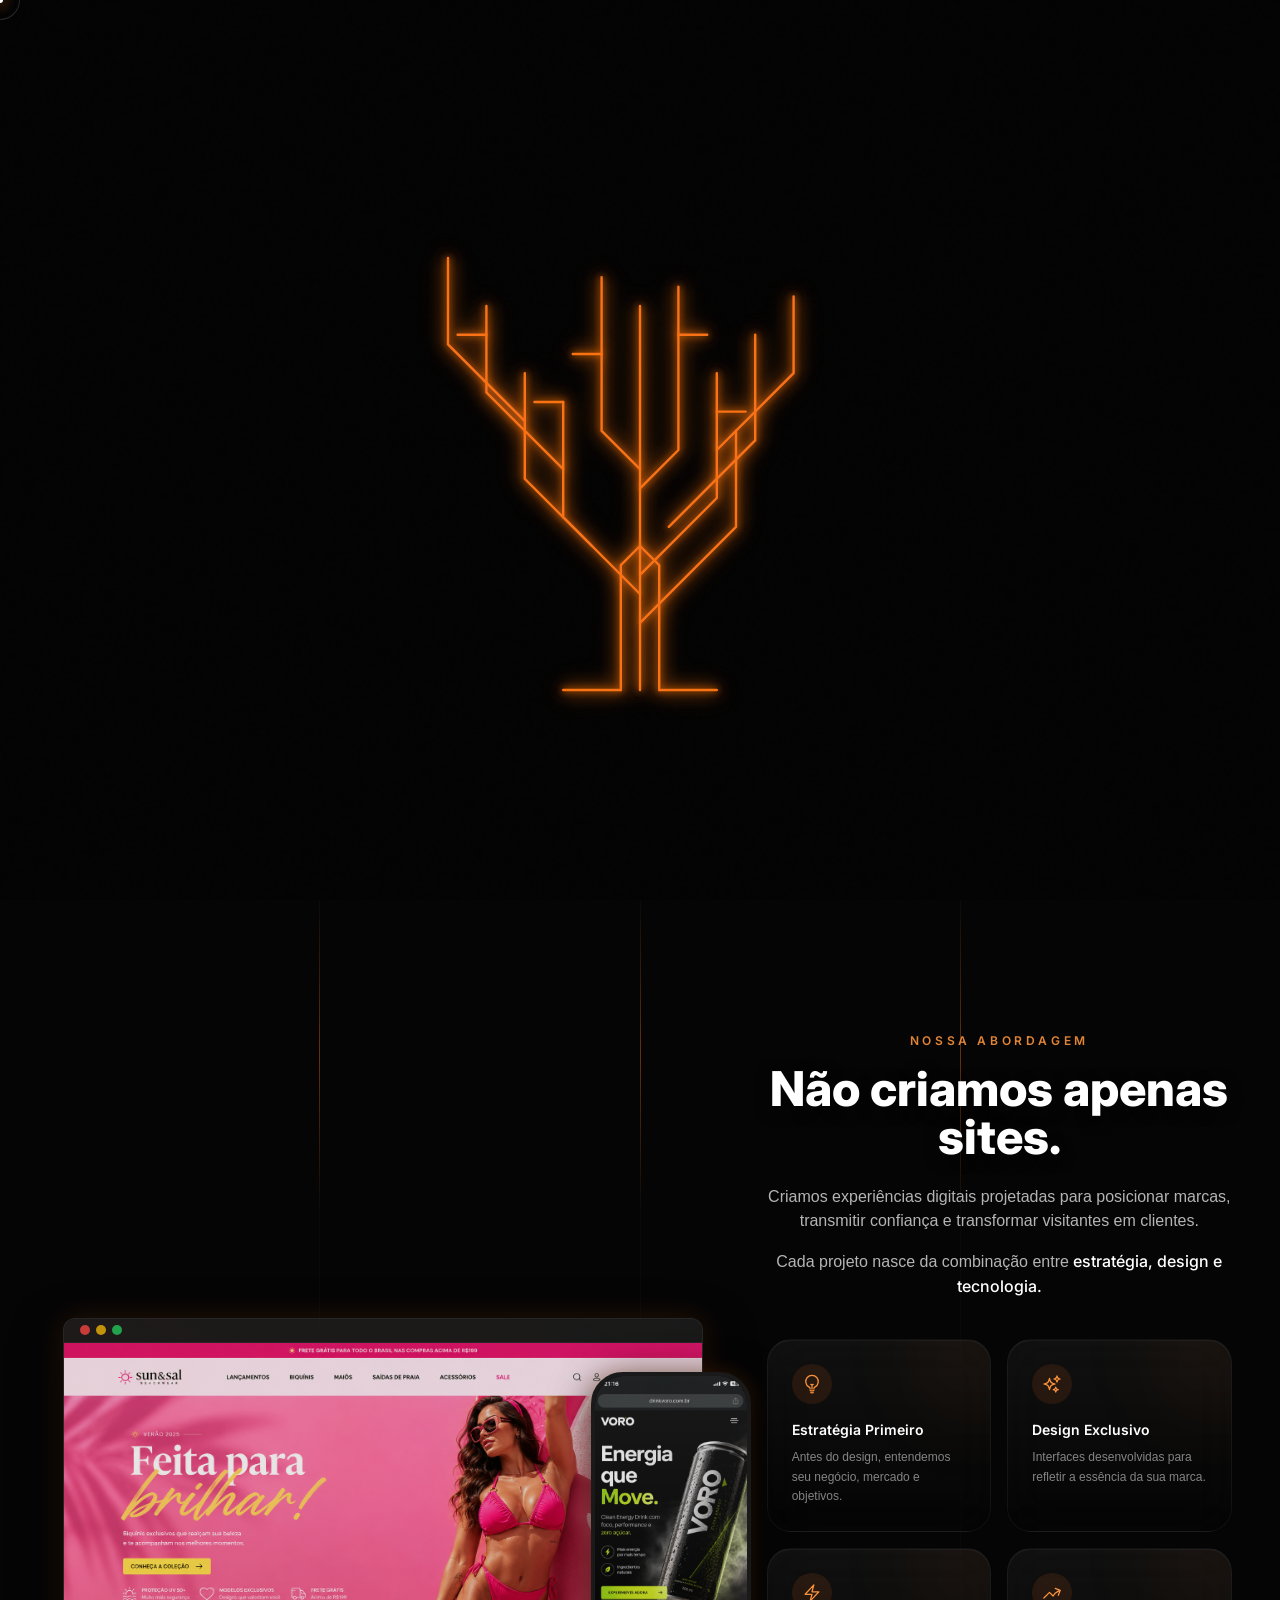
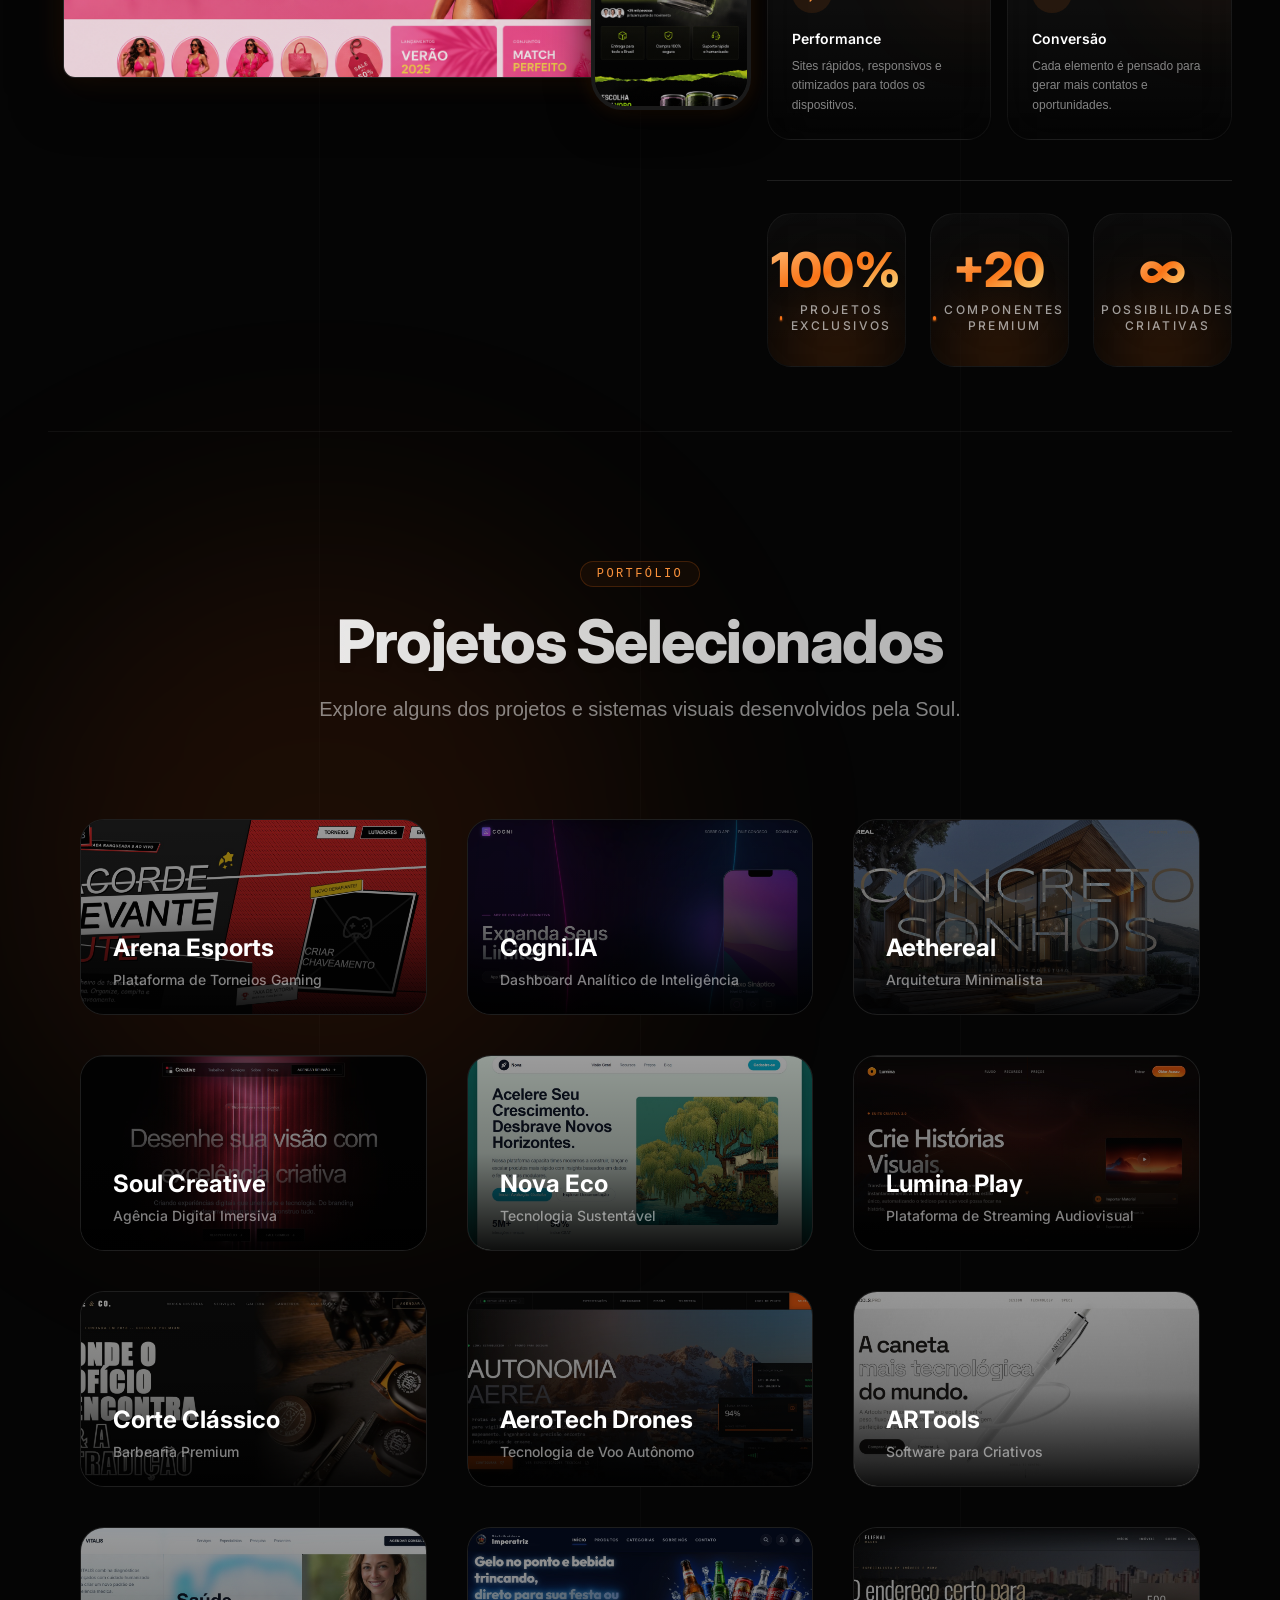
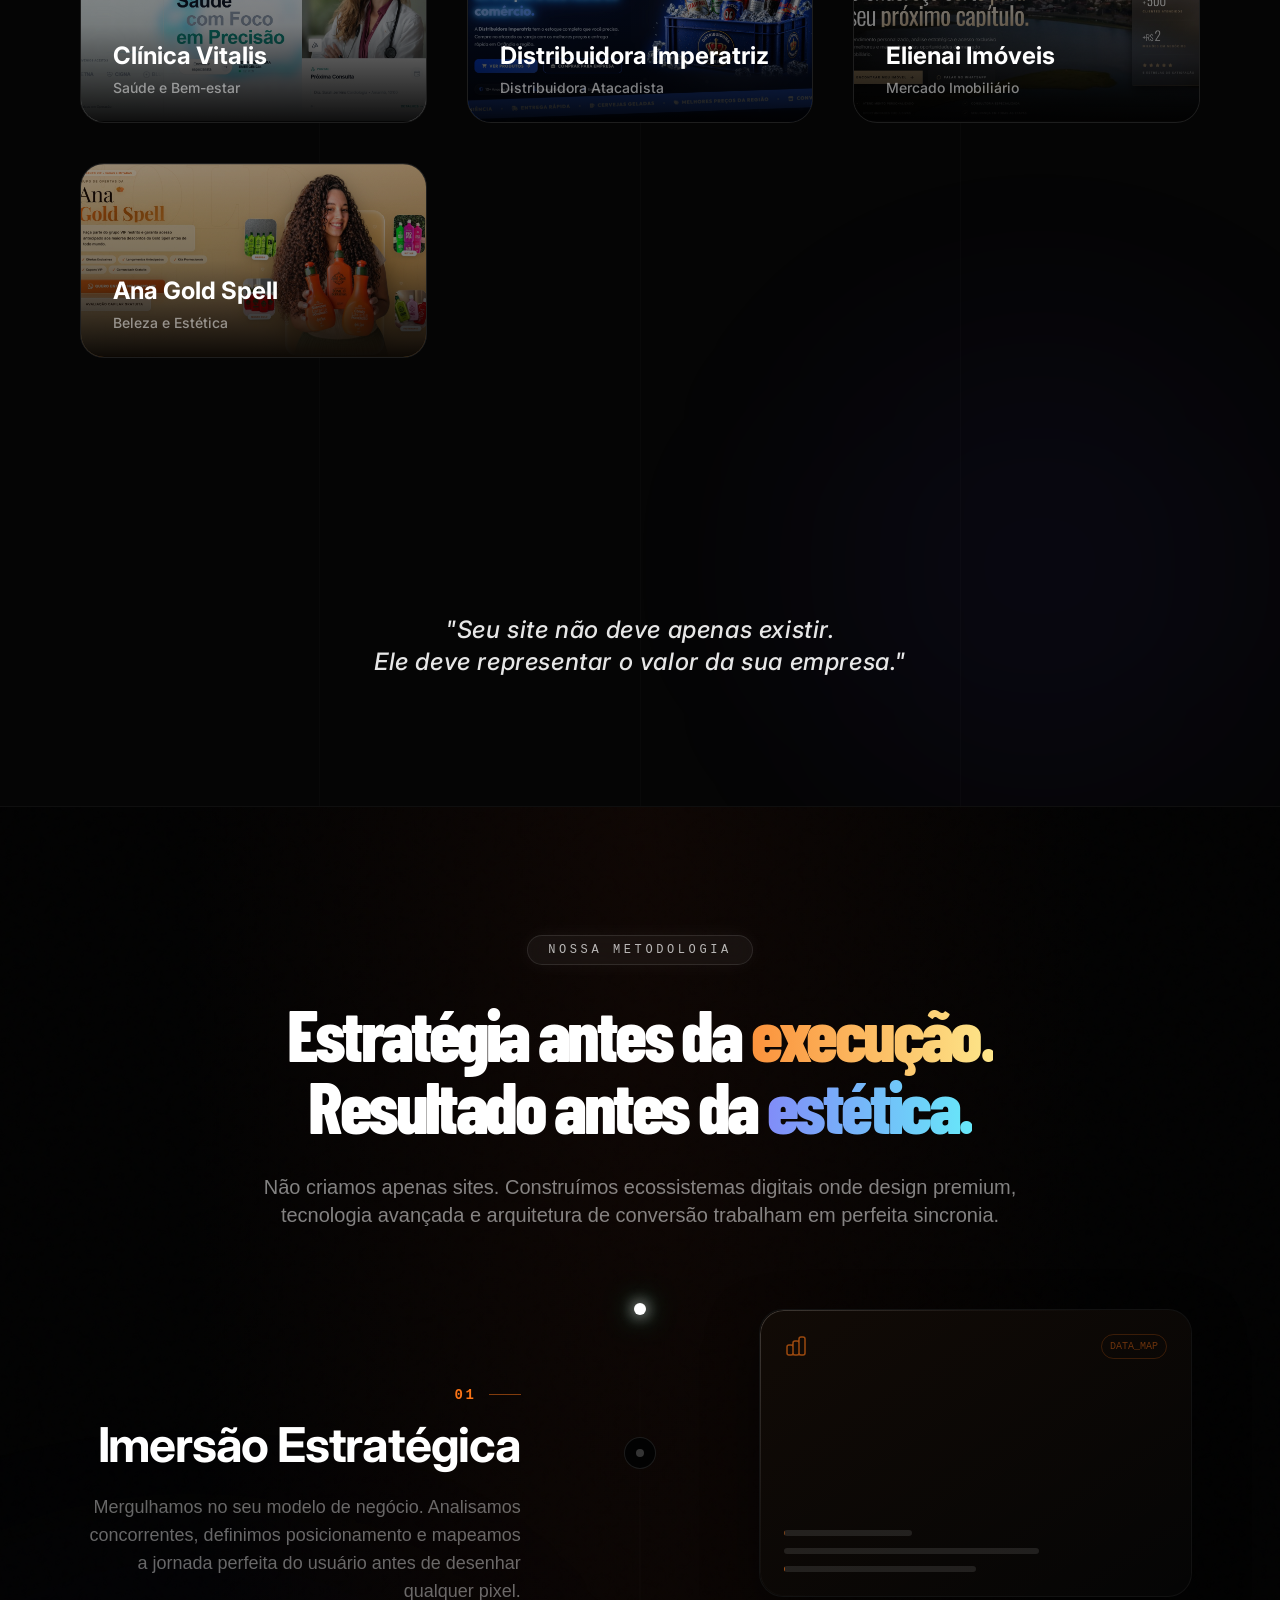
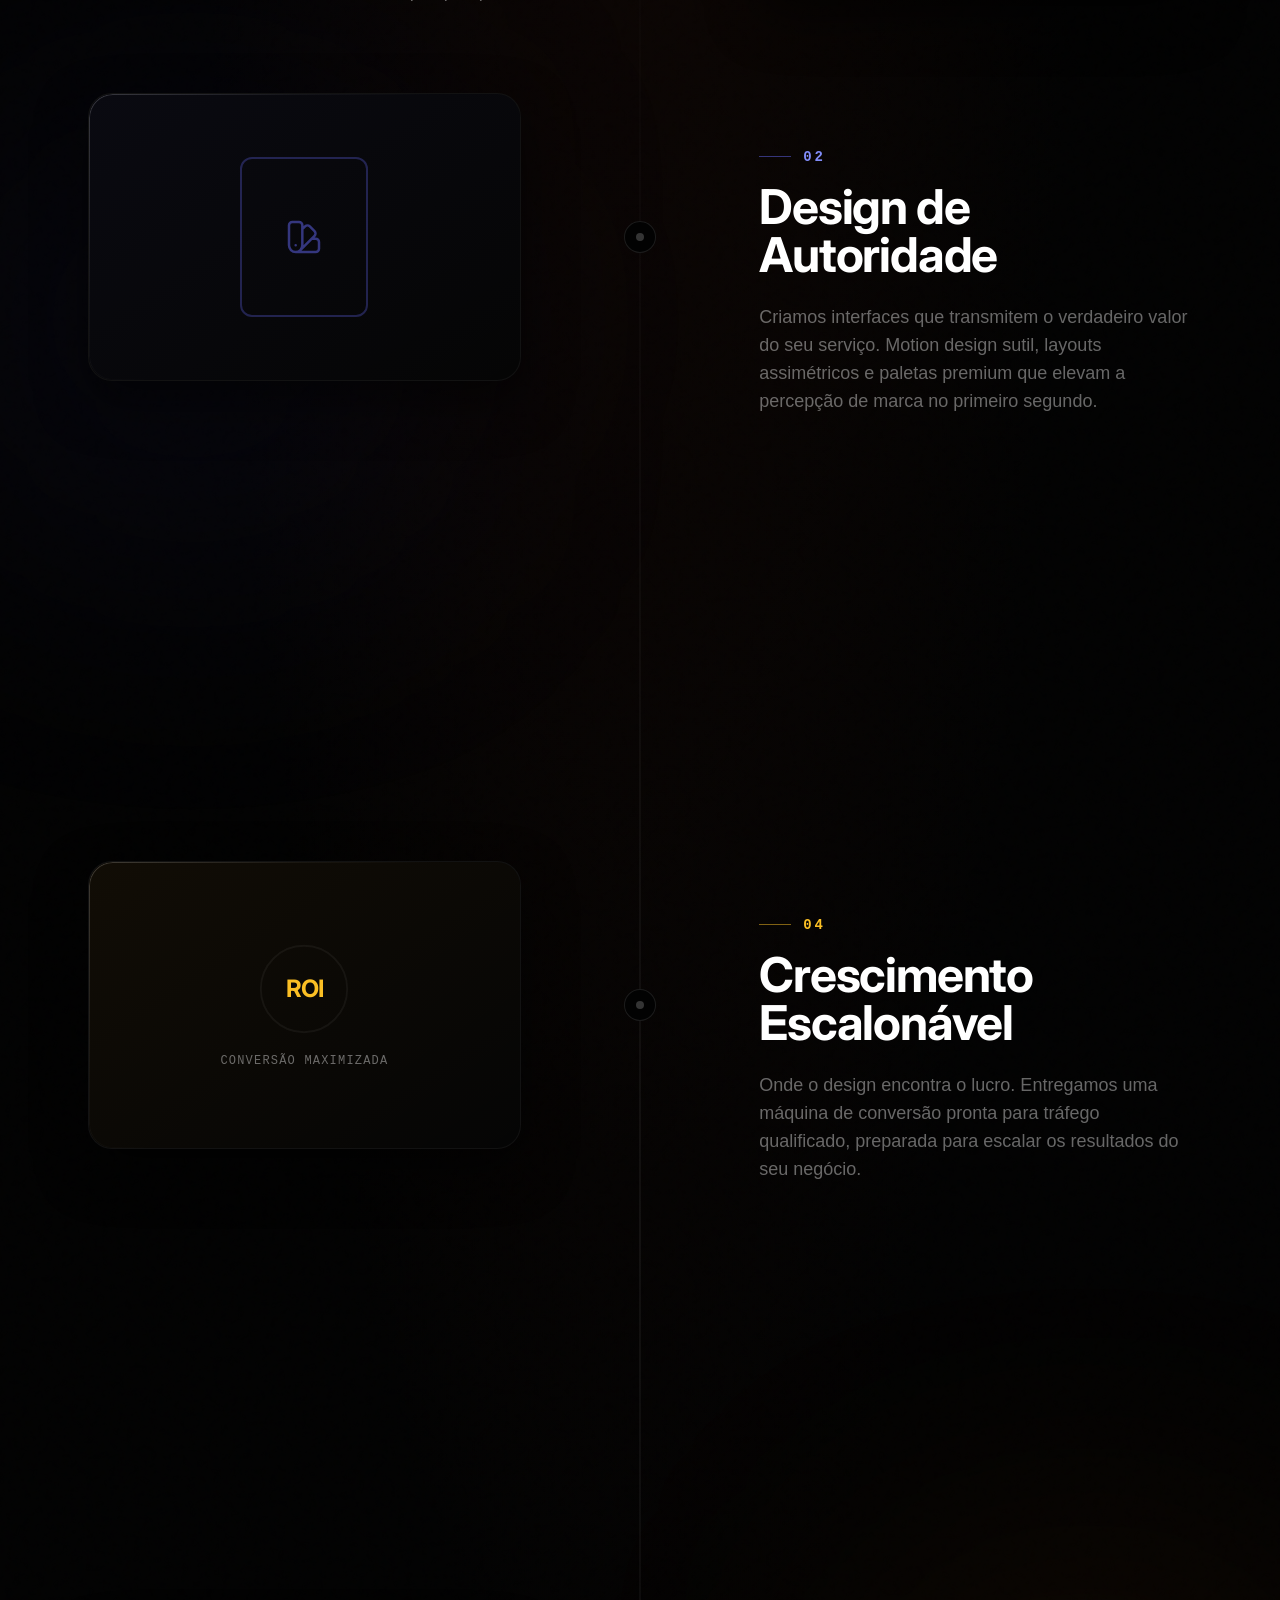
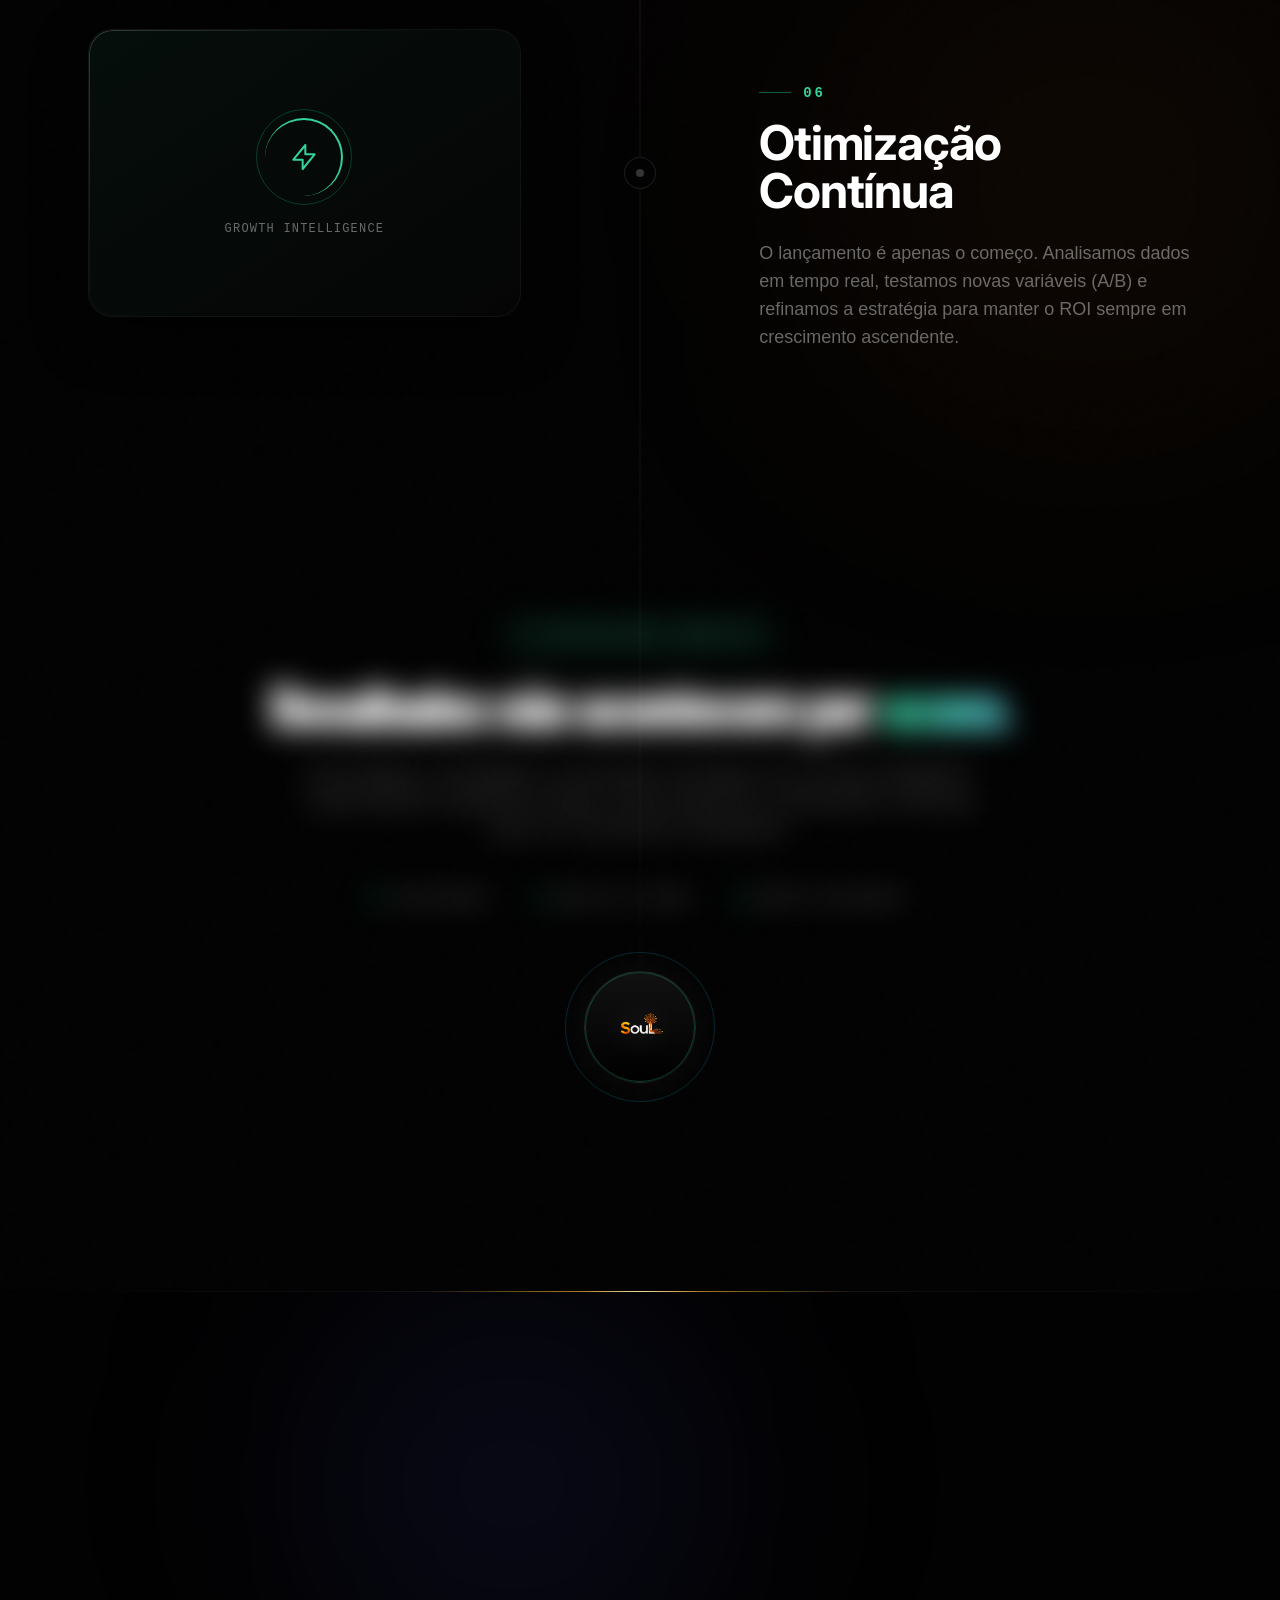
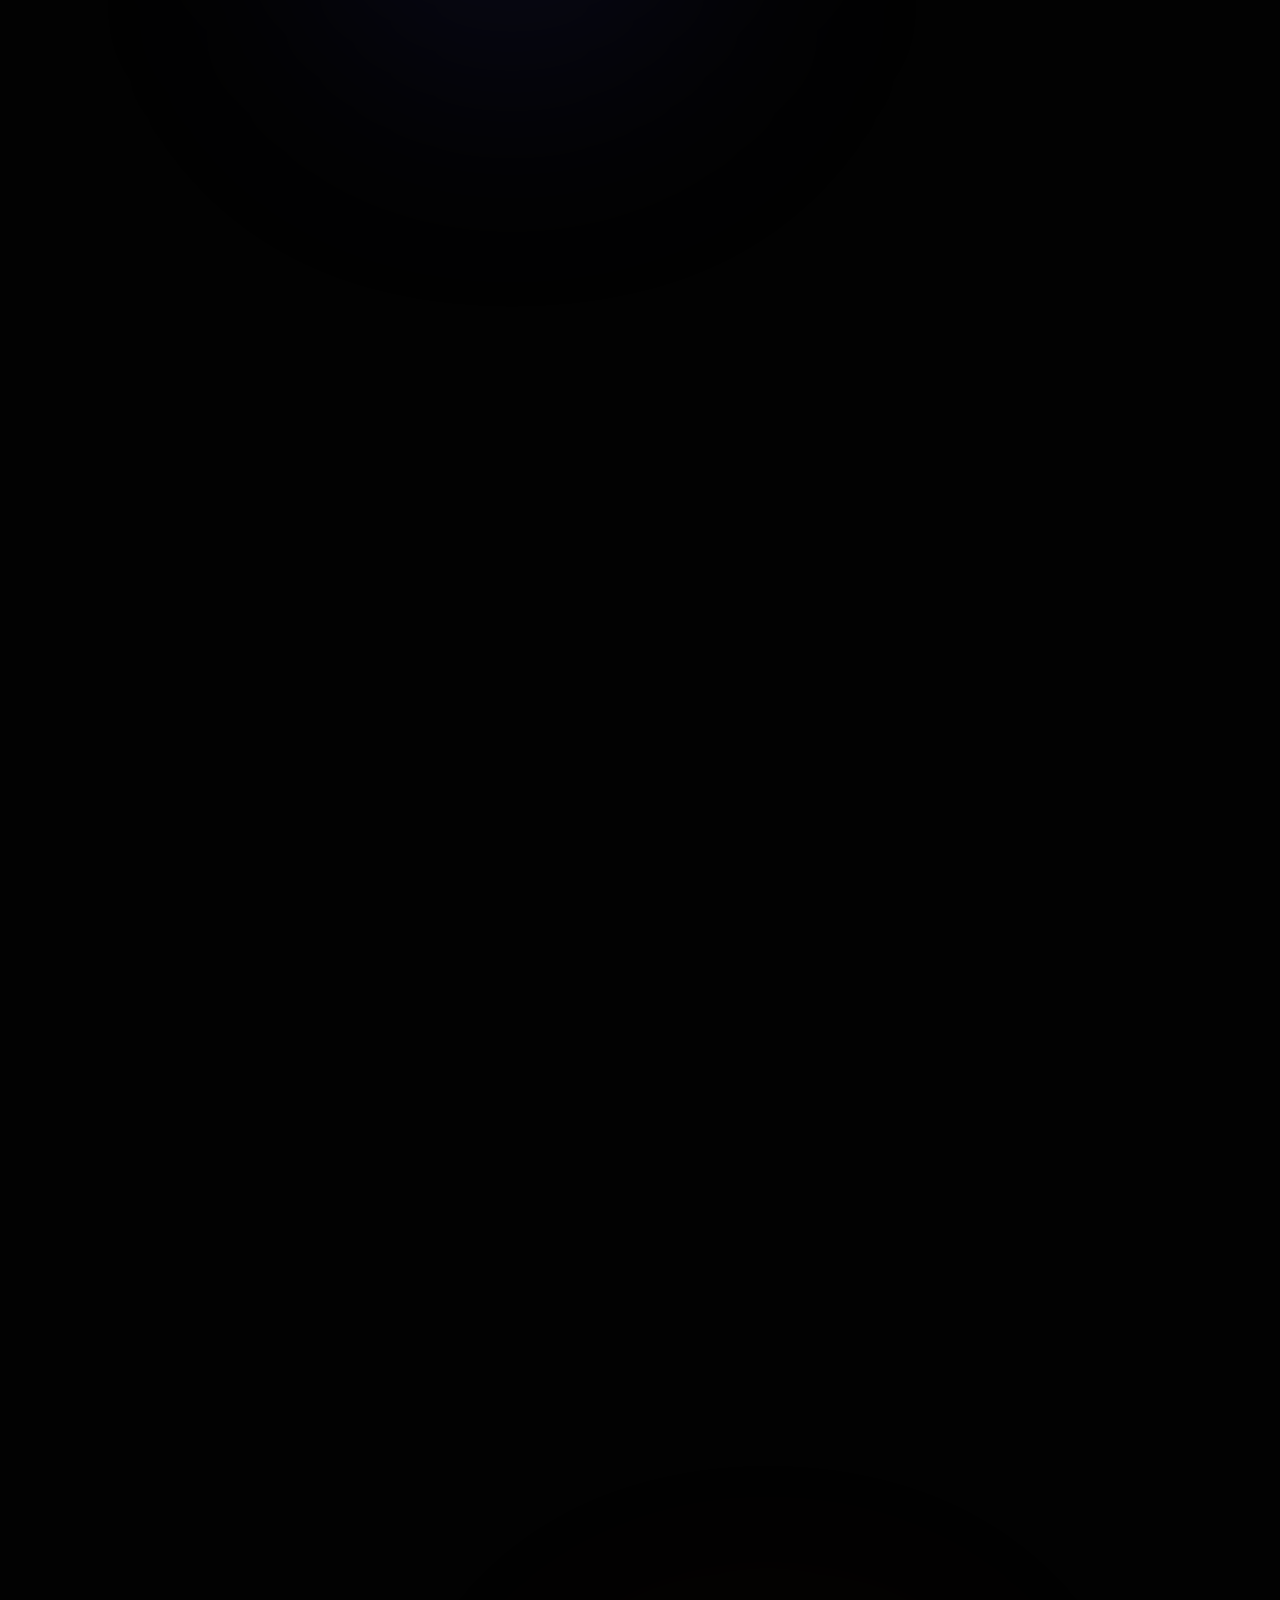
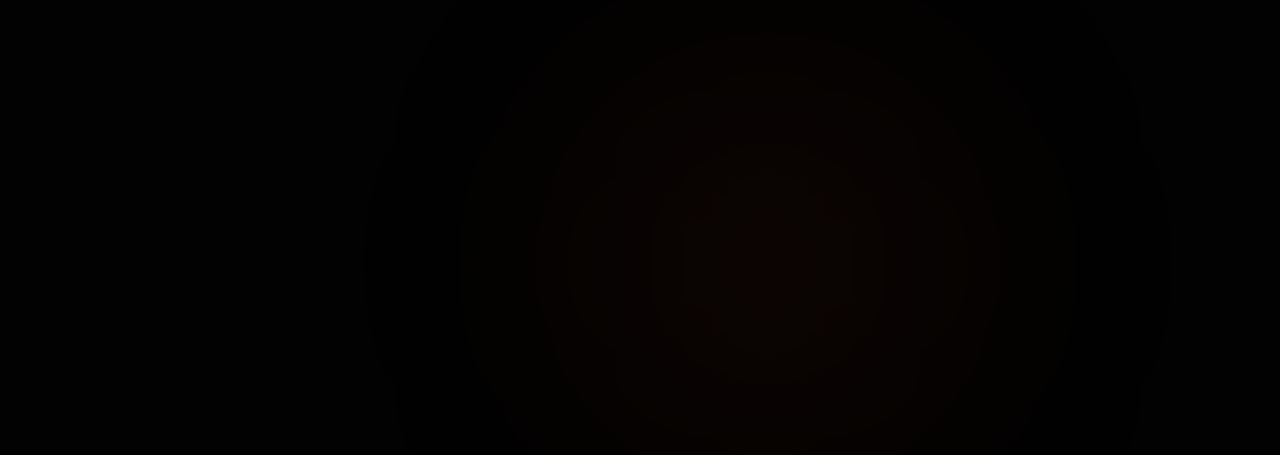
==== commit 00065bbd: "Preparando para hospedagem" ====
--- a/index3.html
+++ b/index3.html
@@ -50,7 +50,7 @@
         
         @media (pointer: coarse) {
             body { cursor: auto; }
-            #cursor-dot, #cursor-halo, #project-cursor, .cursor-none {
+            #cursor-dot, #cursor-halo, #project-cursor {
                 display: none !important;
                 opacity: 0 !important;
             }
@@ -63,6 +63,16 @@
             overflow-x: hidden;
             -webkit-overflow-scrolling: touch;
         }
+
+        /* Ocultar barra de rolagem para um visual mais limpo e imersivo (App-like) */
+        ::-webkit-scrollbar {
+            display: none;
+        }
+        * {
+            -ms-overflow-style: none;  /* IE and Edge */
+            scrollbar-width: none;  /* Firefox */
+        }
+
         /* --- PREMIUM PRELOADER CINEMATOGRÁFICO --- */
         #black-preloader {
             position: fixed; inset: 0; z-index: 999990;
@@ -229,11 +239,15 @@
                 max-width: 320px !important;
             }
         }
+        /* AJUSTES MOBILE (WebGL ativado a pedido do usuário) */
+        @media (max-width: 768px) {
+            .glow-pulse, .micro-particles { display: none !important; }
+            .titleChunk { font-size: 3rem !important; }
+        }
     </style>
 </head>
 <body class="min-h-screen overflow-x-hidden w-full max-w-[100vw] bg-black antialiased selection:bg-[#f97316]/30 selection:text-white text-zinc-400 relative">
 
-    <!-- CUSTOM CURSOR -->
     <div class="cursor-dot" id="cursor-dot"></div>
     <div class="cursor-halo" id="cursor-halo"></div>
 
@@ -340,11 +354,15 @@
     </div>
 
     <!-- navigation adaptado para Portfólio -->
-    <header class="fixed md:top-8 z-50 flex pointer-events-auto pr-4 pl-4 top-4 right-0 left-0 justify-center">
-        <nav class="flex items-center w-full md:w-auto max-w-4xl justify-between md:justify-center bg-[#18181B]/80 border-white/5 border rounded-full py-2 pr-2 pl-4 md:pl-6 shadow-2xl shadow-black/50 backdrop-blur-xl transition-all">
-            <div class="flex items-center gap-2 pr-2 md:pr-6 md:border-r border-white/10 py-1 cursor-none hover:text-white transition-colors">
-                <img src="assets/logo%203.png" alt="Logo" class="h-10 w-auto" />
+    <header class="fixed md:top-8 z-50 flex pointer-events-auto p-4 md:pr-4 md:pl-4 top-2 right-0 left-0 justify-center w-full">
+        <!-- Barra Desktop / Logo Flutuante Mobile -->
+        <nav class="relative flex items-center w-auto max-w-4xl justify-center md:justify-between bg-transparent md:bg-[#18181B]/80 border-transparent md:border-white/5 border rounded-full py-2 px-0 md:pr-2 md:pl-6 shadow-none md:shadow-2xl md:shadow-black/50 backdrop-blur-none md:backdrop-blur-xl transition-all z-50">
+            <!-- Logo Centralizada no Mobile, Esquerda no Desktop -->
+            <div class="flex items-center justify-center md:pr-6 md:border-r border-white/10 py-1 cursor-none hover:text-white transition-colors">
+                <img src="assets/logo%203.png" alt="Logo" class="h-10 md:h-10 w-auto drop-shadow-[0_0_15px_rgba(255,255,255,0.2)]" />
             </div>
+            
+            <!-- Menu Desktop (Mantido) -->
             <div class="hidden md:flex gap-6 px-6 items-center">
                 <button onclick="window.premiumScrollTo('#soul-projetos')" class="hover:text-white cursor-none transition-colors text-xs text-zinc-500 tracking-widest font-mono">Projetos</button>
                 <button onclick="window.premiumScrollTo('#soul-design-section')" class="hover:text-white cursor-none transition-colors text-xs text-zinc-500 tracking-widest font-mono">Serviços</button>
@@ -371,29 +389,51 @@
             
             <!-- (PRELOADER 1) TEXTO 1 DA TIMELINE GSAP -->
             <div class="absolute inset-x-4 top-[4%] z-10 text-center opacity-0 sm:top-[3%]" id="introWord">
-                <p class="tracking-tight text-white/20 text-[clamp(3.5rem,15vw,11rem)] leading-none" style="font-family: 'Barlow Condensed', Impact, sans-serif; font-weight: 600;">Bem-vindo ao</p>
+                <p class="tracking-tight text-white/20 text-[clamp(2.5rem,10vw,11rem)] md:text-[clamp(3.5rem,15vw,11rem)] leading-none" style="font-family: 'Barlow Condensed', Impact, sans-serif; font-weight: 600;">Bem-vindo ao</p>
             </div>
             
             <!-- (PRELOADER 2) TEXTO 2 DA TIMELINE GSAP -->
             <div class="absolute left-1/2 top-[17%] z-20 flex flex-wrap w-[92%] -translate-x-1/2 items-center justify-center gap-[clamp(.45rem,2vw,2rem)] text-center opacity-0 sm:top-[18%] md:top-[17%]" id="mainTitle">
                 <!-- Mantivemos as 4 chunks originais para garantir que a timeline funcione idêntica! -->
-                <span class="titleChunk inline-block tracking-tight text-white text-[clamp(4rem,12vw,12rem)] sm:text-[clamp(4.5rem,12vw,12rem)] leading-[.78]" style='font-family: "Barlow Condensed", Impact, sans-serif; font-weight: 700;'>Futuro</span>
-                <span class="titleChunk inline-block tracking-tight text-white text-[clamp(4rem,12vw,12rem)] sm:text-[clamp(4.5rem,12vw,12rem)] leading-[.78]" style='font-family: "Barlow Condensed", Impact, sans-serif; font-weight: 700;'>Digital.</span>
-                <span class="titleChunk hidden tracking-tight text-white text-[clamp(4rem,12vw,12rem)] sm:text-[clamp(4.5rem,12vw,12rem)] leading-[.78]" style='font-family: "Barlow Condensed", Impact, sans-serif; font-weight: 700;'>-</span>
-                <span class="titleChunk hidden tracking-tight text-white text-[clamp(4rem,12vw,12rem)] sm:text-[clamp(4.5rem,12vw,12rem)] leading-[.78]" style='font-family: "Barlow Condensed", Impact, sans-serif; font-weight: 700;'>-</span>
+                <span class="titleChunk inline-block tracking-tight text-white text-[clamp(2.8rem,10vw,12rem)] sm:text-[clamp(4.5rem,12vw,12rem)] leading-[.78]" style='font-family: "Barlow Condensed", Impact, sans-serif; font-weight: 700;'>Futuro</span>
+                <span class="titleChunk inline-block tracking-tight text-white text-[clamp(2.8rem,10vw,12rem)] sm:text-[clamp(4.5rem,12vw,12rem)] leading-[.78]" style='font-family: "Barlow Condensed", Impact, sans-serif; font-weight: 700;'>Digital.</span>
+                <span class="titleChunk hidden tracking-tight text-white text-[clamp(2.8rem,10vw,12rem)] sm:text-[clamp(4.5rem,12vw,12rem)] leading-[.78]" style='font-family: "Barlow Condensed", Impact, sans-serif; font-weight: 700;'>-</span>
+                <span class="titleChunk hidden tracking-tight text-white text-[clamp(2.8rem,10vw,12rem)] sm:text-[clamp(4.5rem,12vw,12rem)] leading-[.78]" style='font-family: "Barlow Condensed", Impact, sans-serif; font-weight: 700;'>-</span>
             </div>
             
             <!-- (PRELOADER 3) TEXTO 3 DA TIMELINE GSAP -->
             <div class="absolute left-1/2 top-[14%] z-20 w-[92%] -translate-x-1/2 text-center opacity-0" id="altTitle">
-                <p class="tracking-tight text-white text-[clamp(3.5rem,14vw,12rem)] sm:text-[clamp(4.5rem,14vw,12rem)] leading-[.76]" style="font-family: 'Barlow Condensed', Impact, sans-serif; font-weight: 700;">Alto Impacto</p>
+                <p class="tracking-tight text-white text-[clamp(2.8rem,10vw,12rem)] sm:text-[clamp(4.5rem,14vw,12rem)] leading-[.76]" style="font-family: 'Barlow Condensed', Impact, sans-serif; font-weight: 700;">Alto Impacto</p>
             </div>
             
             <!-- (HERO FINAL) TEXTO DE RESOLUÇÃO FINAL GSAP -->
-            <div class="absolute left-1/2 top-1/2 z-50 w-full px-2 md:px-4 -translate-x-1/2 -translate-y-1/2 text-center opacity-0 flex flex-col items-center" id="resolveTitle">
-                <p class="tracking-tighter text-white text-[clamp(2.5rem,7vw,6.5rem)] leading-[1.1] font-sans font-extrabold" style="text-shadow: 0 15px 50px rgba(0,0,0,0.9), 0 4px 15px rgba(0,0,0,0.8);">Design com Estratégia</p>
-                <p class="mx-auto mt-4 w-full max-w-4xl text-[10px] sm:text-sm font-sans font-normal uppercase tracking-[.25rem] text-white/90 leading-relaxed" style="text-shadow: 0 4px 15px rgba(0,0,0,0.9);">
+            <div class="absolute left-1/2 top-[42%] md:top-[48%] z-50 w-full px-2 md:px-4 -translate-x-1/2 -translate-y-1/2 text-center opacity-0 flex flex-col items-center" id="resolveTitle">
+                <p class="tracking-tighter text-white text-[clamp(2.5rem,8.5vw,6.5rem)] md:text-[clamp(2.5rem,7vw,6.5rem)] leading-[1.05] font-sans font-extrabold" style="text-shadow: 0 15px 50px rgba(0,0,0,0.9), 0 4px 15px rgba(0,0,0,0.8);">Design com Estratégia</p>
+                <p class="mx-auto mt-5 w-full max-w-4xl text-[9px] sm:text-sm font-sans font-normal uppercase tracking-[.15rem] md:tracking-[.25rem] text-white/90 leading-relaxed" style="text-shadow: 0 4px 15px rgba(0,0,0,0.9);">
                     Transformando ideias em experiências digitais que vendem.
                 </p>
+
+                <!-- CTAs Premium -->
+                <div class="mt-10 flex flex-col sm:flex-row items-center justify-center gap-4 w-[85%] sm:w-auto mx-auto pointer-events-auto">
+                    <!-- CTA Primário -->
+                    <a href="#contato" class="group relative inline-flex h-12 md:h-14 w-full sm:w-auto items-center justify-center overflow-hidden rounded-full bg-gradient-to-b from-orange-400 to-orange-600 px-8 font-medium text-white shadow-[inset_0_1px_1px_rgba(255,255,255,0.4),0_10px_20px_-10px_rgba(249,115,22,0.6)] border border-orange-400/50 transition-all duration-500 hover:scale-105 hover:shadow-[inset_0_1px_1px_rgba(255,255,255,0.5),0_15px_30px_-10px_rgba(249,115,22,0.8)]">
+                        <span class="absolute inset-0 flex h-full w-full justify-center [transform:skew(-13deg)_translateX(-100%)] group-hover:duration-1000 group-hover:[transform:skew(-13deg)_translateX(100%)]">
+                            <div class="relative h-full w-8 bg-white/30"></div>
+                        </span>
+                        <span class="relative flex items-center gap-2 uppercase tracking-[0.2em] text-[10px] md:text-xs font-bold text-shadow-sm">
+                            Iniciar Projeto
+                            <svg xmlns="http://www.w3.org/2000/svg" fill="none" viewBox="0 0 24 24" stroke-width="2" stroke="currentColor" class="w-4 h-4 transition-transform group-hover:translate-x-1"><path stroke-linecap="round" stroke-linejoin="round" d="M13.5 4.5L21 12m0 0l-7.5 7.5M21 12H3" /></svg>
+                        </span>
+                    </a>
+                    
+                    <!-- CTA Secundário -->
+                    <a href="#portfolio" class="group inline-flex h-12 md:h-14 w-full sm:w-auto items-center justify-center overflow-hidden rounded-full bg-white/[0.03] px-8 font-medium text-white backdrop-blur-xl border border-white/10 shadow-[inset_0_1px_1px_rgba(255,255,255,0.05)] transition-all duration-500 hover:bg-white/[0.08] hover:border-white/20 hover:shadow-[inset_0_1px_1px_rgba(255,255,255,0.1),0_10px_20px_-10px_rgba(0,0,0,0.5)]">
+                        <span class="relative uppercase tracking-[0.2em] text-[10px] md:text-xs font-semibold text-white/70 group-hover:text-white transition-colors">
+                            Ver Portfólio
+                        </span>
+                    </a>
+                </div>
+
                 <!-- Os CTAs exigidos pela agência (escondidos até o fade-in) -->
                 <div class="mt-12 flex flex-col items-center justify-center opacity-70 pointer-events-none animate-[pulse_4s_ease-in-out_infinite]">
                     <p class="text-white/60 uppercase tracking-[0.35em] text-[10px] font-semibold mb-4 text-center font-mono drop-shadow-md">Deslize para a Experiência</p>
@@ -404,7 +444,7 @@
             </div>
 
             <!-- MOCKUP MOBILE (CENTRAL) -->
-            <div class="absolute left-1/2 top-[34%] z-30 h-[49vh] min-h-[20rem] w-[min(25rem,58vw)] -translate-x-1/2 opacity-0 sm:top-[31%] md:w-[min(27rem,30vw)]" id="phoneWrap" style="perspective: 80rem;">
+            <div class="absolute left-1/2 top-[38%] md:top-[34%] z-30 h-[45vh] md:h-[49vh] min-h-[18rem] md:min-h-[20rem] w-[75vw] sm:w-[min(25rem,58vw)] -translate-x-1/2 opacity-0 sm:top-[31%] md:w-[min(27rem,30vw)]" id="phoneWrap" style="perspective: 80rem;">
                 <div class="relative mx-auto h-full w-full overflow-hidden rounded-[2.25rem] border border-white/15 bg-[#050505] shadow-2xl" id="phone" style="box-shadow: rgba(249, 115, 22, 0.45) 0px 0px 0px 0.45rem, rgba(0, 0, 0, 0.68) 0px 2rem 5rem, rgba(249, 115, 22, 0.28) 0px 0px 3rem;">
                     <div class="absolute inset-x-[18%] top-0 z-20 h-6 rounded-b-2xl bg-[#050505]"></div>
                     <div class="absolute inset-0 bg-[#050505]"></div>
@@ -479,12 +519,14 @@
 
             <div aria-hidden="true" class="bg-white opacity-0 z-[70] absolute top-0 right-0 bottom-0 left-0" id="flash"></div>
             
-            <div class="absolute bottom-6 left-1/2 z-[80] flex -translate-x-1/2 items-center gap-4 rounded-full border border-orange-500/20 bg-[#050505]/60 px-6 py-2.5 opacity-0 backdrop-blur-xl shadow-[0_4px_30px_rgba(249,115,22,0.15)] ring-1 ring-white/5 group transition-all hover:scale-105 hover:border-orange-500/40" id="metaRail">
-                <div class="relative flex h-2.5 w-2.5 items-center justify-center">
+            <div class="absolute bottom-[10%] sm:bottom-12 left-1/2 z-[80] flex -translate-x-1/2 items-center gap-3 rounded-full border border-orange-500/30 bg-black/40 px-5 py-2.5 opacity-0 backdrop-blur-2xl shadow-[inset_0_1px_1px_rgba(255,255,255,0.1),0_10px_30px_rgba(249,115,22,0.15)] transition-all duration-500 hover:scale-105 hover:border-orange-500/50 w-[max-content] max-w-[90vw]" id="metaRail">
+                <div class="relative flex h-2 w-2 items-center justify-center flex-shrink-0">
                     <span class="absolute inline-flex h-full w-full animate-ping rounded-full bg-orange-400 opacity-75"></span>
                     <span class="relative inline-flex h-1.5 w-1.5 rounded-full bg-orange-500 shadow-[0_0_8px_rgba(249,115,22,0.8)]"></span>
                 </div>
-                <span class="text-[10px] sm:text-xs font-mono uppercase tracking-[.3em] bg-clip-text text-transparent bg-gradient-to-r from-white via-orange-100 to-orange-400 font-semibold">Experiência Digital <span class="text-orange-500/50 mx-1">✦</span> Portfólio</span>
+                <span class="text-[8.5px] sm:text-[11px] font-mono uppercase tracking-[0.15em] sm:tracking-[.3em] bg-clip-text text-transparent bg-gradient-to-r from-white via-orange-100 to-orange-400 font-semibold whitespace-nowrap">
+                    Experiência Digital <span class="text-orange-500/50 mx-1 sm:mx-2 inline-block">✦</span> Portfólio
+                </span>
             </div>
             
             <div class="hidden" style="display: none !important;" id="sequenceLabel">
@@ -493,7 +535,7 @@
             </div>
             
             <!-- ECOSSISTEMA FLUTUANTE (Badges) -->
-            <div id="ecosystem-layer" class="absolute inset-0 z-[60] pointer-events-none perspective-[1200px]">
+            <div id="ecosystem-layer" class="absolute inset-0 z-40 pointer-events-none perspective-[1200px]">
                 
                 <!-- Google Ads (Superior Esquerda, mais ao canto) -->
                 <div class="eco-badge opacity-0 absolute pointer-events-auto group will-change-transform" data-eco="google-ads" style="top: 10%; left: 3%;">
@@ -752,14 +794,14 @@
             </style>
         </div>
 
-        <div class="container mx-auto px-6 lg:px-12 relative z-10 max-w-[1400px]">
-            <div class="flex flex-col-reverse lg:grid lg:grid-cols-12 gap-16 lg:gap-12 items-center">
+        <div class="container mx-auto px-4 md:px-6 lg:px-12 relative z-10 max-w-[1400px]">
+            <div class="flex flex-col-reverse lg:grid lg:grid-cols-12 gap-8 md:gap-16 lg:gap-12 items-center">
                 
                 <!-- COLUNA ESQUERDA: Mockups (55% -> col-span-7) -->
-                <div class="w-full lg:col-span-7 relative soul-mockup-wrapper" style="perspective: 1200px;">
+                <div class="w-full lg:col-span-7 relative soul-mockup-wrapper mt-4 md:mt-0" style="perspective: 1200px;">
                     
                     <!-- Desktop Mockup -->
-                    <div class="soul-mockup-desktop origin-center relative z-10 w-full max-w-[40rem] mx-auto group">
+                    <div class="soul-mockup-desktop origin-center relative z-10 w-[95%] md:w-full max-w-[40rem] mx-auto group">
                         <!-- Blush no Hover -->
                         <div class="absolute inset-4 bg-orange-500/0 blur-[80px] rounded-full transition-all duration-700 ease-out group-hover:bg-orange-500/50 -z-10 group-hover:scale-110 pointer-events-none"></div>
                         
@@ -778,7 +820,7 @@
                     </div>
                     
                     <!-- Mobile Mockup -->
-                    <div class="soul-mockup-mobile origin-center absolute -bottom-8 -right-4 lg:-right-8 z-20 w-28 sm:w-36 md:w-40 group">
+                    <div class="soul-mockup-mobile origin-center absolute -bottom-6 -right-1 md:-bottom-8 md:-right-4 lg:-right-8 z-20 w-24 sm:w-36 md:w-40 group">
                         <!-- Blush no Hover -->
                         <div class="absolute inset-2 bg-orange-500/0 blur-[50px] rounded-full transition-all duration-700 ease-out group-hover:bg-orange-500/50 -z-10 group-hover:scale-110 pointer-events-none"></div>
                         
@@ -794,7 +836,7 @@
                 <div class="w-full lg:col-span-5 flex flex-col justify-center soul-text-content">
                     
                     <!-- Header -->
-                    <div class="mb-10">
+                    <div class="mb-10 text-center">
                         <span class="inline-block text-[10px] md:text-xs font-semibold uppercase tracking-[0.3em] text-orange-400/90 mb-4 soul-stagger">Nossa Abordagem</span>
                         <h2 class="text-4xl md:text-5xl lg:text-5xl font-extrabold text-white leading-[1.1] mb-6 soul-stagger" style="text-shadow: 0 4px 15px rgba(0,0,0,0.5);">
                             Não criamos apenas sites.
@@ -809,34 +851,38 @@
 
                     <!-- Cards 2x2 -->
                     <div class="grid grid-cols-1 sm:grid-cols-2 gap-4 mb-10">
-                        <div class="group p-6 rounded-2xl bg-white/[0.03] border border-white/10 backdrop-blur-md cursor-pointer hover:-translate-y-2 hover:bg-gradient-to-br hover:from-white/[0.08] hover:to-white/[0.02] hover:border-orange-500/50 hover:shadow-[0_15px_40px_-10px_rgba(249,115,22,0.4)] transition-all duration-500 ease-out soul-card relative overflow-hidden">
+                        <div class="group p-6 rounded-3xl bg-gradient-to-b from-white/[0.05] to-transparent border border-white/[0.05] shadow-[inset_0_1px_1px_rgba(255,255,255,0.05)] backdrop-blur-xl cursor-pointer hover:-translate-y-2 hover:from-white/[0.08] hover:border-orange-500/40 hover:shadow-[0_15px_40px_-10px_rgba(249,115,22,0.3),inset_0_1px_1px_rgba(255,255,255,0.1)] transition-all duration-500 ease-out soul-card relative overflow-hidden">
+                            <div class="absolute -top-12 -right-12 w-32 h-32 bg-orange-500/5 rounded-full blur-2xl group-hover:bg-orange-500/20 group-hover:scale-150 transition-all duration-700 pointer-events-none"></div>
                             <div class="absolute inset-0 bg-gradient-to-tr from-orange-500/0 via-orange-500/0 to-orange-500/10 opacity-0 group-hover:opacity-100 transition-opacity duration-500 pointer-events-none"></div>
                             <div class="relative w-10 h-10 rounded-full bg-orange-500/10 flex items-center justify-center mb-4 group-hover:scale-125 group-hover:-rotate-6 group-hover:bg-orange-500/20 group-hover:shadow-[0_0_20px_rgba(249,115,22,0.4)] transition-all duration-500 ease-out">
-                                <span class="text-orange-400 text-base">🎯</span>
+                                <svg xmlns="http://www.w3.org/2000/svg" fill="none" viewBox="0 0 24 24" stroke-width="1.5" stroke="currentColor" class="w-5 h-5 text-orange-400"><path stroke-linecap="round" stroke-linejoin="round" d="M12 18v-5.25m0 0a6.01 6.01 0 001.5-.189m-1.5.189a6.01 6.01 0 01-1.5-.189m3.75 7.478a12.06 12.06 0 01-4.5 0m3.75 2.383a14.406 14.406 0 01-3 0M14.25 18v-.192c0-.983.658-1.82 1.508-2.316a7.5 7.5 0 10-7.516 0c.85.496 1.508 1.333 1.508 2.316V18" /></svg>
                             </div>
                             <h3 class="relative text-white font-semibold text-sm mb-2 group-hover:text-orange-400 transition-colors duration-300">Estratégia Primeiro</h3>
                             <p class="relative text-white/50 text-xs leading-relaxed group-hover:text-white/80 transition-colors duration-300">Antes do design, entendemos seu negócio, mercado e objetivos.</p>
                         </div>
-                        <div class="group p-6 rounded-2xl bg-white/[0.03] border border-white/10 backdrop-blur-md cursor-pointer hover:-translate-y-2 hover:bg-gradient-to-br hover:from-white/[0.08] hover:to-white/[0.02] hover:border-orange-500/50 hover:shadow-[0_15px_40px_-10px_rgba(249,115,22,0.4)] transition-all duration-500 ease-out soul-card relative overflow-hidden">
+                        <div class="group p-6 rounded-3xl bg-gradient-to-b from-white/[0.05] to-transparent border border-white/[0.05] shadow-[inset_0_1px_1px_rgba(255,255,255,0.05)] backdrop-blur-xl cursor-pointer hover:-translate-y-2 hover:from-white/[0.08] hover:border-orange-500/40 hover:shadow-[0_15px_40px_-10px_rgba(249,115,22,0.3),inset_0_1px_1px_rgba(255,255,255,0.1)] transition-all duration-500 ease-out soul-card relative overflow-hidden">
+                            <div class="absolute -top-12 -right-12 w-32 h-32 bg-orange-500/5 rounded-full blur-2xl group-hover:bg-orange-500/20 group-hover:scale-150 transition-all duration-700 pointer-events-none"></div>
                             <div class="absolute inset-0 bg-gradient-to-tr from-orange-500/0 via-orange-500/0 to-orange-500/10 opacity-0 group-hover:opacity-100 transition-opacity duration-500 pointer-events-none"></div>
                             <div class="relative w-10 h-10 rounded-full bg-orange-500/10 flex items-center justify-center mb-4 group-hover:scale-125 group-hover:rotate-6 group-hover:bg-orange-500/20 group-hover:shadow-[0_0_20px_rgba(249,115,22,0.4)] transition-all duration-500 ease-out">
-                                <span class="text-orange-400 text-base">🎨</span>
+                                <svg xmlns="http://www.w3.org/2000/svg" fill="none" viewBox="0 0 24 24" stroke-width="1.5" stroke="currentColor" class="w-5 h-5 text-orange-400"><path stroke-linecap="round" stroke-linejoin="round" d="M9.813 15.904L9 18.75l-.813-2.846a4.5 4.5 0 00-3.09-3.09L2.25 12l2.846-.813a4.5 4.5 0 003.09-3.09L9 5.25l.813 2.846a4.5 4.5 0 003.09 3.09L15.75 12l-2.846.813a4.5 4.5 0 00-3.09 3.09zM18.259 8.715L18 9.75l-.259-1.035a3.375 3.375 0 00-2.455-2.456L14.25 6l1.036-.259a3.375 3.375 0 002.455-2.456L18 2.25l.259 1.035a3.375 3.375 0 002.456 2.456L21.75 6l-1.035.259a3.375 3.375 0 00-2.456 2.456zM16.894 20.567L16.5 21.75l-.394-1.183a2.25 2.25 0 00-1.423-1.423L13.5 18.75l1.183-.394a2.25 2.25 0 001.423-1.423l.394-1.183.394 1.183a2.25 2.25 0 001.423 1.423l1.183.394-1.183.394a2.25 2.25 0 00-1.423 1.423z" /></svg>
                             </div>
                             <h3 class="relative text-white font-semibold text-sm mb-2 group-hover:text-orange-400 transition-colors duration-300">Design Exclusivo</h3>
                             <p class="relative text-white/50 text-xs leading-relaxed group-hover:text-white/80 transition-colors duration-300">Interfaces desenvolvidas para refletir a essência da sua marca.</p>
                         </div>
-                        <div class="group p-6 rounded-2xl bg-white/[0.03] border border-white/10 backdrop-blur-md cursor-pointer hover:-translate-y-2 hover:bg-gradient-to-br hover:from-white/[0.08] hover:to-white/[0.02] hover:border-orange-500/50 hover:shadow-[0_15px_40px_-10px_rgba(249,115,22,0.4)] transition-all duration-500 ease-out soul-card relative overflow-hidden">
+                        <div class="group p-6 rounded-3xl bg-gradient-to-b from-white/[0.05] to-transparent border border-white/[0.05] shadow-[inset_0_1px_1px_rgba(255,255,255,0.05)] backdrop-blur-xl cursor-pointer hover:-translate-y-2 hover:from-white/[0.08] hover:border-orange-500/40 hover:shadow-[0_15px_40px_-10px_rgba(249,115,22,0.3),inset_0_1px_1px_rgba(255,255,255,0.1)] transition-all duration-500 ease-out soul-card relative overflow-hidden">
+                            <div class="absolute -top-12 -right-12 w-32 h-32 bg-orange-500/5 rounded-full blur-2xl group-hover:bg-orange-500/20 group-hover:scale-150 transition-all duration-700 pointer-events-none"></div>
                             <div class="absolute inset-0 bg-gradient-to-tr from-orange-500/0 via-orange-500/0 to-orange-500/10 opacity-0 group-hover:opacity-100 transition-opacity duration-500 pointer-events-none"></div>
                             <div class="relative w-10 h-10 rounded-full bg-orange-500/10 flex items-center justify-center mb-4 group-hover:scale-125 group-hover:-rotate-6 group-hover:bg-orange-500/20 group-hover:shadow-[0_0_20px_rgba(249,115,22,0.4)] transition-all duration-500 ease-out">
-                                <span class="text-orange-400 text-base">⚡</span>
+                                <svg xmlns="http://www.w3.org/2000/svg" fill="none" viewBox="0 0 24 24" stroke-width="1.5" stroke="currentColor" class="w-5 h-5 text-orange-400"><path stroke-linecap="round" stroke-linejoin="round" d="M3.75 13.5l10.5-11.25L12 10.5h8.25L9.75 21.75 12 13.5H3.75z" /></svg>
                             </div>
                             <h3 class="relative text-white font-semibold text-sm mb-2 group-hover:text-orange-400 transition-colors duration-300">Performance</h3>
                             <p class="relative text-white/50 text-xs leading-relaxed group-hover:text-white/80 transition-colors duration-300">Sites rápidos, responsivos e otimizados para todos os dispositivos.</p>
                         </div>
-                        <div class="group p-6 rounded-2xl bg-white/[0.03] border border-white/10 backdrop-blur-md cursor-pointer hover:-translate-y-2 hover:bg-gradient-to-br hover:from-white/[0.08] hover:to-white/[0.02] hover:border-orange-500/50 hover:shadow-[0_15px_40px_-10px_rgba(249,115,22,0.4)] transition-all duration-500 ease-out soul-card relative overflow-hidden">
+                        <div class="group p-6 rounded-3xl bg-gradient-to-b from-white/[0.05] to-transparent border border-white/[0.05] shadow-[inset_0_1px_1px_rgba(255,255,255,0.05)] backdrop-blur-xl cursor-pointer hover:-translate-y-2 hover:from-white/[0.08] hover:border-orange-500/40 hover:shadow-[0_15px_40px_-10px_rgba(249,115,22,0.3),inset_0_1px_1px_rgba(255,255,255,0.1)] transition-all duration-500 ease-out soul-card relative overflow-hidden">
+                            <div class="absolute -top-12 -right-12 w-32 h-32 bg-orange-500/5 rounded-full blur-2xl group-hover:bg-orange-500/20 group-hover:scale-150 transition-all duration-700 pointer-events-none"></div>
                             <div class="absolute inset-0 bg-gradient-to-tr from-orange-500/0 via-orange-500/0 to-orange-500/10 opacity-0 group-hover:opacity-100 transition-opacity duration-500 pointer-events-none"></div>
                             <div class="relative w-10 h-10 rounded-full bg-orange-500/10 flex items-center justify-center mb-4 group-hover:scale-125 group-hover:rotate-6 group-hover:bg-orange-500/20 group-hover:shadow-[0_0_20px_rgba(249,115,22,0.4)] transition-all duration-500 ease-out">
-                                <span class="text-orange-400 text-base">📈</span>
+                                <svg xmlns="http://www.w3.org/2000/svg" fill="none" viewBox="0 0 24 24" stroke-width="1.5" stroke="currentColor" class="w-5 h-5 text-orange-400"><path stroke-linecap="round" stroke-linejoin="round" d="M2.25 18L9 11.25l4.306 4.307a11.95 11.95 0 015.814-5.519l2.74-1.22m0 0l-5.94-2.28m5.94 2.28l-2.28 5.941" /></svg>
                             </div>
                             <h3 class="relative text-white font-semibold text-sm mb-2 group-hover:text-orange-400 transition-colors duration-300">Conversão</h3>
                             <p class="relative text-white/50 text-xs leading-relaxed group-hover:text-white/80 transition-colors duration-300">Cada elemento é pensado para gerar mais contatos e oportunidades.</p>
@@ -846,43 +892,52 @@
                     <!-- Indicadores Animados -->
                     <div class="grid grid-cols-1 sm:grid-cols-3 gap-4 lg:gap-6 pt-8 border-t border-white/10 soul-stats">
                         
-                        <div class="group relative flex flex-col justify-center p-5 rounded-2xl bg-[#111]/40 border border-white/5 hover:border-orange-500/30 hover:bg-white/[0.03] transition-all duration-500 overflow-hidden cursor-default">
-                            <!-- Glow pulsante contínuo -->
-                            <div class="absolute -inset-4 bg-gradient-to-r from-orange-500/0 via-orange-500/10 to-orange-500/0 opacity-30 animate-pulse pointer-events-none"></div>
+                        <div class="group relative flex flex-col justify-center p-6 sm:p-8 rounded-3xl bg-gradient-to-b from-white/[0.03] to-transparent border border-white/[0.05] backdrop-blur-2xl hover:border-orange-500/30 hover:shadow-2xl hover:shadow-orange-500/10 transition-all duration-700 overflow-hidden cursor-default">
+                            <!-- Ponto de luz ambiente (Neon glow) -->
+                            <div class="absolute -bottom-10 left-1/2 -translate-x-1/2 w-28 h-28 bg-orange-500/20 rounded-full blur-2xl group-hover:bg-orange-500/30 group-hover:scale-150 transition-all duration-700 pointer-events-none"></div>
                             
-                            <div class="relative z-10 flex flex-col items-center sm:items-start">
-                                <p class="text-3xl md:text-4xl font-extrabold text-transparent bg-clip-text bg-gradient-to-r from-orange-400 to-amber-200 drop-shadow-[0_0_12px_rgba(249,115,22,0.2)] mb-1 group-hover:drop-shadow-[0_0_20px_rgba(249,115,22,0.5)] transition-all duration-500">100%</p>
-                                <p class="text-white/50 text-[10px] sm:text-xs uppercase tracking-widest font-medium group-hover:text-white/80 transition-colors duration-500 text-center sm:text-left leading-snug">Projetos Exclusivos</p>
+                            <div class="relative z-10 flex flex-col items-center">
+                                <p class="text-4xl md:text-5xl font-extrabold text-transparent bg-clip-text bg-gradient-to-br from-orange-300 via-orange-500 to-amber-200 drop-shadow-lg mb-2 group-hover:drop-shadow-2xl transition-all duration-500">100%</p>
+                                <div class="flex items-center gap-2">
+                                    <div class="w-1 h-1 rounded-full bg-orange-500 shadow-sm shadow-orange-500"></div>
+                                    <p class="text-white/60 text-[10px] sm:text-xs uppercase tracking-[0.2em] font-medium group-hover:text-white/90 transition-colors duration-500 text-center leading-snug">Projetos Exclusivos</p>
+                                </div>
                             </div>
                             
                             <!-- Borda animada no hover -->
-                            <div class="absolute top-0 left-0 w-full h-[1px] bg-gradient-to-r from-transparent via-orange-500 to-transparent opacity-0 group-hover:opacity-100 transition-opacity duration-500"></div>
-                        </div>
-
-                        <div class="group relative flex flex-col justify-center p-5 rounded-2xl bg-[#111]/40 border border-white/5 hover:border-orange-500/30 hover:bg-white/[0.03] transition-all duration-500 overflow-hidden cursor-default">
-                            <!-- Glow pulsante contínuo -->
-                            <div class="absolute -inset-4 bg-gradient-to-r from-orange-500/0 via-orange-500/10 to-orange-500/0 opacity-30 animate-pulse pointer-events-none" style="animation-delay: 0.2s;"></div>
+                            <div class="absolute top-0 left-0 w-full h-[1px] bg-gradient-to-r from-transparent via-orange-500 to-transparent opacity-0 group-hover:opacity-100 transition-opacity duration-700"></div>
+                        </div>
+
+                        <div class="group relative flex flex-col justify-center p-6 sm:p-8 rounded-3xl bg-gradient-to-b from-white/[0.03] to-transparent border border-white/[0.05] backdrop-blur-2xl hover:border-orange-500/30 hover:shadow-2xl hover:shadow-orange-500/10 transition-all duration-700 overflow-hidden cursor-default">
+                            <!-- Ponto de luz ambiente (Neon glow) -->
+                            <div class="absolute -bottom-10 left-1/2 -translate-x-1/2 w-28 h-28 bg-orange-500/20 rounded-full blur-2xl group-hover:bg-orange-500/30 group-hover:scale-150 transition-all duration-700 pointer-events-none" style="animation-delay: 0.2s;"></div>
                             
-                            <div class="relative z-10 flex flex-col items-center sm:items-start">
-                                <p class="text-3xl md:text-4xl font-extrabold text-transparent bg-clip-text bg-gradient-to-r from-orange-400 to-amber-200 drop-shadow-[0_0_12px_rgba(249,115,22,0.2)] mb-1 group-hover:drop-shadow-[0_0_20px_rgba(249,115,22,0.5)] transition-all duration-500">+20</p>
-                                <p class="text-white/50 text-[10px] sm:text-xs uppercase tracking-widest font-medium group-hover:text-white/80 transition-colors duration-500 text-center sm:text-left leading-snug">Componentes Premium</p>
+                            <div class="relative z-10 flex flex-col items-center">
+                                <p class="text-4xl md:text-5xl font-extrabold text-transparent bg-clip-text bg-gradient-to-br from-orange-300 via-orange-500 to-amber-200 drop-shadow-lg mb-2 group-hover:drop-shadow-2xl transition-all duration-500">+20</p>
+                                <div class="flex items-center gap-2">
+                                    <div class="w-1 h-1 rounded-full bg-orange-500 shadow-sm shadow-orange-500"></div>
+                                    <p class="text-white/60 text-[10px] sm:text-xs uppercase tracking-[0.2em] font-medium group-hover:text-white/90 transition-colors duration-500 text-center leading-snug">Componentes Premium</p>
+                                </div>
                             </div>
                             
                             <!-- Borda animada no hover -->
-                            <div class="absolute top-0 left-0 w-full h-[1px] bg-gradient-to-r from-transparent via-orange-500 to-transparent opacity-0 group-hover:opacity-100 transition-opacity duration-500"></div>
-                        </div>
-
-                        <div class="group relative flex flex-col justify-center p-5 rounded-2xl bg-[#111]/40 border border-white/5 hover:border-orange-500/30 hover:bg-white/[0.03] transition-all duration-500 overflow-hidden cursor-default">
-                            <!-- Glow pulsante contínuo -->
-                            <div class="absolute -inset-4 bg-gradient-to-r from-orange-500/0 via-orange-500/10 to-orange-500/0 opacity-30 animate-pulse pointer-events-none" style="animation-delay: 0.4s;"></div>
+                            <div class="absolute top-0 left-0 w-full h-[1px] bg-gradient-to-r from-transparent via-orange-500 to-transparent opacity-0 group-hover:opacity-100 transition-opacity duration-700"></div>
+                        </div>
+
+                        <div class="group relative flex flex-col justify-center p-6 sm:p-8 rounded-3xl bg-gradient-to-b from-white/[0.03] to-transparent border border-white/[0.05] backdrop-blur-2xl hover:border-orange-500/30 hover:shadow-2xl hover:shadow-orange-500/10 transition-all duration-700 overflow-hidden cursor-default">
+                            <!-- Ponto de luz ambiente (Neon glow) -->
+                            <div class="absolute -bottom-10 left-1/2 -translate-x-1/2 w-28 h-28 bg-orange-500/20 rounded-full blur-2xl group-hover:bg-orange-500/30 group-hover:scale-150 transition-all duration-700 pointer-events-none" style="animation-delay: 0.4s;"></div>
                             
-                            <div class="relative z-10 flex flex-col items-center sm:items-start">
-                                <p class="text-3xl md:text-4xl font-extrabold text-transparent bg-clip-text bg-gradient-to-r from-orange-400 to-amber-200 drop-shadow-[0_0_12px_rgba(249,115,22,0.2)] mb-1 group-hover:drop-shadow-[0_0_20px_rgba(249,115,22,0.5)] transition-all duration-500">∞</p>
-                                <p class="text-white/50 text-[10px] sm:text-xs uppercase tracking-widest font-medium group-hover:text-white/80 transition-colors duration-500 text-center sm:text-left leading-snug">Possibilidades Criativas</p>
+                            <div class="relative z-10 flex flex-col items-center">
+                                <p class="text-4xl md:text-5xl font-extrabold text-transparent bg-clip-text bg-gradient-to-br from-orange-300 via-orange-500 to-amber-200 drop-shadow-lg mb-2 group-hover:drop-shadow-2xl transition-all duration-500">∞</p>
+                                <div class="flex items-center gap-2">
+                                    <div class="w-1 h-1 rounded-full bg-orange-500 shadow-sm shadow-orange-500"></div>
+                                    <p class="text-white/60 text-[10px] sm:text-xs uppercase tracking-[0.2em] font-medium group-hover:text-white/90 transition-colors duration-500 text-center leading-snug">Possibilidades Criativas</p>
+                                </div>
                             </div>
                             
                             <!-- Borda animada no hover -->
-                            <div class="absolute top-0 left-0 w-full h-[1px] bg-gradient-to-r from-transparent via-orange-500 to-transparent opacity-0 group-hover:opacity-100 transition-opacity duration-500"></div>
+                            <div class="absolute top-0 left-0 w-full h-[1px] bg-gradient-to-r from-transparent via-orange-500 to-transparent opacity-0 group-hover:opacity-100 transition-opacity duration-700"></div>
                         </div>
 
                     </div>
@@ -920,162 +975,189 @@
                         <span id="project-cursor-text" class="text-center leading-tight drop-shadow-md opacity-0">Visualizar<br>Projeto</span>
                     </div>
 
-                    <div class="grid grid-cols-1 sm:grid-cols-2 lg:grid-cols-3 gap-6 sm:gap-8 lg:gap-10">
+                    <div class="grid grid-cols-1 md:grid-cols-2 lg:grid-cols-3 gap-8 lg:gap-10">
                         
                         <!-- Projeto 01: Esports Tournament -->
                         <a href="ASSETSS/esports-tournament-96.aura.build/design-system.html" target="_blank" class="soul-project-card block relative group rounded-3xl overflow-hidden bg-[#050505] border border-white/10 hover:border-purple-500/30 transition-all duration-700">
-                            <div class="aspect-w-16 aspect-h-12 w-full h-[350px] sm:h-[400px] overflow-hidden relative">
-                                <img src="ASSETSS/gallery-covers/cover_esports_1781138383357.png" alt="Arena Esports" class="w-full h-full object-cover transition-transform duration-[1.5s] ease-out group-hover:scale-110 opacity-60 group-hover:opacity-100 object-center">
+                            <div class="aspect-video w-full overflow-hidden relative">
+                                <img src="ASSETSS/imagens dobra projeto (1).png" alt="Arena Esports" class="w-full h-full object-cover transition-transform duration-[1.5s] ease-out group-hover:scale-110 opacity-60 group-hover:opacity-100 object-center">
                                 <div class="absolute inset-0 bg-gradient-to-t from-black/90 via-black/20 to-transparent"></div>
                                 <div class="absolute inset-0 bg-purple-500/0 group-hover:bg-purple-500/10 transition-colors duration-700 mix-blend-overlay"></div>
                             </div>
-                            <div class="absolute bottom-0 left-0 w-full p-8 translate-y-2 group-hover:translate-y-0 transition-transform duration-500">
-                                <span class="text-purple-500 text-[10px] uppercase tracking-widest font-mono mb-2 block opacity-0 group-hover:opacity-100 transition-opacity duration-500 delay-100">01</span>
-                                <h3 class="text-2xl font-bold text-white mb-1 group-hover:text-purple-400 transition-colors duration-500">Arena Esports</h3>
-                                <p class="text-white/50 text-sm font-medium">Plataforma de Torneios Gaming</p>
+                            <div class="absolute bottom-0 left-0 w-full p-3 sm:p-8 translate-y-2 group-hover:translate-y-0 transition-transform duration-500">
+                                <span class="text-purple-500 text-[10px] uppercase tracking-widest font-mono mb-0.5 sm:mb-2 block opacity-0 group-hover:opacity-100 transition-opacity duration-500 delay-100">01</span>
+                                <h3 class="text-sm sm:text-2xl font-bold text-white mb-0.5 sm:mb-1 leading-tight sm:leading-normal group-hover:text-purple-400 transition-colors duration-500">Arena Esports</h3>
+                                <p class="text-white/50 text-[9px] sm:text-sm font-medium leading-snug">Plataforma de Torneios Gaming</p>
                             </div>
                         </a>
 
                         <!-- Projeto 02: Cogni -->
                         <a href="ASSETSS/cogni.aura.build/design-system.html" target="_blank" class="soul-project-card block relative group rounded-3xl overflow-hidden bg-[#050505] border border-white/10 hover:border-blue-500/30 transition-all duration-700">
-                            <div class="aspect-w-16 aspect-h-12 w-full h-[350px] sm:h-[400px] overflow-hidden relative">
-                                <img src="ASSETSS/gallery-covers/cover_cogni_1781138391442.png" alt="Cogni IA" class="w-full h-full object-cover transition-transform duration-[1.5s] ease-out group-hover:scale-110 opacity-60 group-hover:opacity-100 object-center">
+                            <div class="aspect-video w-full overflow-hidden relative">
+                                <img src="ASSETSS/imagens dobra projeto (2).png" alt="Cogni IA" class="w-full h-full object-cover transition-transform duration-[1.5s] ease-out group-hover:scale-110 opacity-60 group-hover:opacity-100 object-center">
                                 <div class="absolute inset-0 bg-gradient-to-t from-black/90 via-black/20 to-transparent"></div>
                                 <div class="absolute inset-0 bg-blue-500/0 group-hover:bg-blue-500/10 transition-colors duration-700 mix-blend-overlay"></div>
                             </div>
-                            <div class="absolute bottom-0 left-0 w-full p-8 translate-y-2 group-hover:translate-y-0 transition-transform duration-500">
-                                <span class="text-blue-500 text-[10px] uppercase tracking-widest font-mono mb-2 block opacity-0 group-hover:opacity-100 transition-opacity duration-500 delay-100">02</span>
-                                <h3 class="text-2xl font-bold text-white mb-1 group-hover:text-blue-400 transition-colors duration-500">Cogni.IA</h3>
-                                <p class="text-white/50 text-sm font-medium">Dashboard Analítico de Inteligência</p>
+                            <div class="absolute bottom-0 left-0 w-full p-3 sm:p-8 translate-y-2 group-hover:translate-y-0 transition-transform duration-500">
+                                <span class="text-blue-500 text-[10px] uppercase tracking-widest font-mono mb-0.5 sm:mb-2 block opacity-0 group-hover:opacity-100 transition-opacity duration-500 delay-100">02</span>
+                                <h3 class="text-sm sm:text-2xl font-bold text-white mb-0.5 sm:mb-1 leading-tight sm:leading-normal group-hover:text-blue-400 transition-colors duration-500">Cogni.IA</h3>
+                                <p class="text-white/50 text-[9px] sm:text-sm font-medium leading-snug">Dashboard Analítico de Inteligência</p>
                             </div>
                         </a>
 
                         <!-- Projeto 03: Parallax Clean -->
                         <a href="ASSETSS/parallax-clean/design-system.html" target="_blank" class="soul-project-card block relative group rounded-3xl overflow-hidden bg-[#050505] border border-white/10 hover:border-slate-300/30 transition-all duration-700">
-                            <div class="aspect-w-16 aspect-h-12 w-full h-[350px] sm:h-[400px] overflow-hidden relative">
-                                <img src="ASSETSS/gallery-covers/cover_aethereal_1781138401242.png" alt="Aethereal" class="w-full h-full object-cover transition-transform duration-[1.5s] ease-out group-hover:scale-110 opacity-60 group-hover:opacity-100 object-center">
+                            <div class="aspect-video w-full overflow-hidden relative">
+                                <img src="ASSETSS/imagens dobra projeto (10).png" alt="Aethereal" class="w-full h-full object-cover transition-transform duration-[1.5s] ease-out group-hover:scale-110 opacity-60 group-hover:opacity-100 object-center">
                                 <div class="absolute inset-0 bg-gradient-to-t from-black/90 via-black/20 to-transparent"></div>
                                 <div class="absolute inset-0 bg-white/0 group-hover:bg-white/10 transition-colors duration-700 mix-blend-overlay"></div>
                             </div>
-                            <div class="absolute bottom-0 left-0 w-full p-8 translate-y-2 group-hover:translate-y-0 transition-transform duration-500">
-                                <span class="text-slate-300 text-[10px] uppercase tracking-widest font-mono mb-2 block opacity-0 group-hover:opacity-100 transition-opacity duration-500 delay-100">03</span>
-                                <h3 class="text-2xl font-bold text-white mb-1 group-hover:text-slate-200 transition-colors duration-500">Aethereal</h3>
-                                <p class="text-white/50 text-sm font-medium">Arquitetura Minimalista Limpa</p>
+                            <div class="absolute bottom-0 left-0 w-full p-3 sm:p-8 translate-y-2 group-hover:translate-y-0 transition-transform duration-500">
+                                <span class="text-slate-400 text-[10px] uppercase tracking-widest font-mono mb-0.5 sm:mb-2 block opacity-0 group-hover:opacity-100 transition-opacity duration-500 delay-100">03</span>
+                                <h3 class="text-sm sm:text-2xl font-bold text-white mb-0.5 sm:mb-1 leading-tight sm:leading-normal group-hover:text-slate-300 transition-colors duration-500">Aethereal</h3>
+                                <p class="text-white/50 text-[9px] sm:text-sm font-medium leading-snug">Arquitetura Minimalista</p>
                             </div>
                         </a>
 
                         <!-- Projeto 04: Creative Agency -->
                         <a href="ASSETSS/creative-agency-template.aura.build/design-system.html" target="_blank" class="soul-project-card block relative group rounded-3xl overflow-hidden bg-[#050505] border border-white/10 hover:border-rose-500/30 transition-all duration-700">
-                            <div class="aspect-w-16 aspect-h-12 w-full h-[350px] sm:h-[400px] overflow-hidden relative">
-                                <img src="ASSETSS/gallery-covers/cover_creative_1781138412257.png" alt="Soul Creative" class="w-full h-full object-cover transition-transform duration-[1.5s] ease-out group-hover:scale-110 opacity-60 group-hover:opacity-100 object-center">
+                            <div class="aspect-video w-full overflow-hidden relative">
+                                <img src="ASSETSS/imagens dobra projeto (3).png" alt="Soul Creative" class="w-full h-full object-cover transition-transform duration-[1.5s] ease-out group-hover:scale-110 opacity-60 group-hover:opacity-100 object-center">
                                 <div class="absolute inset-0 bg-gradient-to-t from-black/90 via-black/20 to-transparent"></div>
                                 <div class="absolute inset-0 bg-rose-500/0 group-hover:bg-rose-500/10 transition-colors duration-700 mix-blend-overlay"></div>
                             </div>
-                            <div class="absolute bottom-0 left-0 w-full p-8 translate-y-2 group-hover:translate-y-0 transition-transform duration-500">
-                                <span class="text-rose-500 text-[10px] uppercase tracking-widest font-mono mb-2 block opacity-0 group-hover:opacity-100 transition-opacity duration-500 delay-100">04</span>
-                                <h3 class="text-2xl font-bold text-white mb-1 group-hover:text-rose-400 transition-colors duration-500">Soul Creative</h3>
-                                <p class="text-white/50 text-sm font-medium">Portfólio de Agência Digital</p>
+                            <div class="absolute bottom-0 left-0 w-full p-3 sm:p-8 translate-y-2 group-hover:translate-y-0 transition-transform duration-500">
+                                <span class="text-rose-500 text-[10px] uppercase tracking-widest font-mono mb-0.5 sm:mb-2 block opacity-0 group-hover:opacity-100 transition-opacity duration-500 delay-100">04</span>
+                                <h3 class="text-sm sm:text-2xl font-bold text-white mb-0.5 sm:mb-1 leading-tight sm:leading-normal group-hover:text-rose-400 transition-colors duration-500">Soul Creative</h3>
+                                <p class="text-white/50 text-[9px] sm:text-sm font-medium leading-snug">Agência Digital Imersiva</p>
                             </div>
                         </a>
 
                         <!-- Projeto 05: Green Site -->
                         <a href="ASSETSS/green-site/design-system.html" target="_blank" class="soul-project-card block relative group rounded-3xl overflow-hidden bg-[#050505] border border-white/10 hover:border-green-500/30 transition-all duration-700">
-                            <div class="aspect-w-16 aspect-h-12 w-full h-[350px] sm:h-[400px] overflow-hidden relative">
-                                <img src="ASSETSS/gallery-covers/cover_eco_1781138422669.png" alt="Nova Eco" class="w-full h-full object-cover transition-transform duration-[1.5s] ease-out group-hover:scale-110 opacity-60 group-hover:opacity-100 object-center">
+                            <div class="aspect-video w-full overflow-hidden relative">
+                                <img src="ASSETSS/imagens dobra projeto (4).png" alt="Nova Eco" class="w-full h-full object-cover transition-transform duration-[1.5s] ease-out group-hover:scale-110 opacity-60 group-hover:opacity-100 object-center">
                                 <div class="absolute inset-0 bg-gradient-to-t from-black/90 via-black/20 to-transparent"></div>
                                 <div class="absolute inset-0 bg-green-500/0 group-hover:bg-green-500/10 transition-colors duration-700 mix-blend-overlay"></div>
                             </div>
-                            <div class="absolute bottom-0 left-0 w-full p-8 translate-y-2 group-hover:translate-y-0 transition-transform duration-500">
-                                <span class="text-green-500 text-[10px] uppercase tracking-widest font-mono mb-2 block opacity-0 group-hover:opacity-100 transition-opacity duration-500 delay-100">05</span>
-                                <h3 class="text-2xl font-bold text-white mb-1 group-hover:text-green-400 transition-colors duration-500">Nova Eco</h3>
-                                <p class="text-white/50 text-sm font-medium">Tecnologia Sustentável & Verde</p>
+                            <div class="absolute bottom-0 left-0 w-full p-3 sm:p-8 translate-y-2 group-hover:translate-y-0 transition-transform duration-500">
+                                <span class="text-green-500 text-[10px] uppercase tracking-widest font-mono mb-0.5 sm:mb-2 block opacity-0 group-hover:opacity-100 transition-opacity duration-500 delay-100">05</span>
+                                <h3 class="text-sm sm:text-2xl font-bold text-white mb-0.5 sm:mb-1 leading-tight sm:leading-normal group-hover:text-green-400 transition-colors duration-500">Nova Eco</h3>
+                                <p class="text-white/50 text-[9px] sm:text-sm font-medium leading-snug">Tecnologia Sustentável</p>
                             </div>
                         </a>
 
                         <!-- Projeto 06: Lumina -->
                         <a href="lumina-video/design-system.html" target="_blank" class="soul-project-card block relative group rounded-3xl overflow-hidden bg-[#050505] border border-white/10 hover:border-orange-500/30 transition-all duration-700">
-                            <div class="aspect-w-16 aspect-h-12 w-full h-[350px] sm:h-[400px] overflow-hidden relative">
-                                <img src="ASSETSS/gallery-covers/cover_lumina_1781138434139.png" alt="Lumina Play" class="w-full h-full object-cover transition-transform duration-[1.5s] ease-out group-hover:scale-110 opacity-60 group-hover:opacity-100">
+                            <div class="aspect-video w-full overflow-hidden relative">
+                                <img src="ASSETSS/imagens dobra projeto (5).png" alt="Lumina Play" class="w-full h-full object-cover transition-transform duration-[1.5s] ease-out group-hover:scale-110 opacity-60 group-hover:opacity-100">
                                 <div class="absolute inset-0 bg-gradient-to-t from-black/90 via-black/20 to-transparent"></div>
                                 <div class="absolute inset-0 bg-orange-500/0 group-hover:bg-orange-500/10 transition-colors duration-700 mix-blend-overlay"></div>
                             </div>
-                            <div class="absolute bottom-0 left-0 w-full p-8 translate-y-2 group-hover:translate-y-0 transition-transform duration-500">
-                                <span class="text-orange-500 text-[10px] uppercase tracking-widest font-mono mb-2 block opacity-0 group-hover:opacity-100 transition-opacity duration-500 delay-100">06</span>
-                                <h3 class="text-2xl font-bold text-white mb-1 group-hover:text-orange-400 transition-colors duration-500">Lumina Play</h3>
-                                <p class="text-white/50 text-sm font-medium">Sistema de Plataforma de Vídeo</p>
+                            <div class="absolute bottom-0 left-0 w-full p-3 sm:p-8 translate-y-2 group-hover:translate-y-0 transition-transform duration-500">
+                                <span class="text-orange-500 text-[10px] uppercase tracking-widest font-mono mb-0.5 sm:mb-2 block opacity-0 group-hover:opacity-100 transition-opacity duration-500 delay-100">06</span>
+                                <h3 class="text-sm sm:text-2xl font-bold text-white mb-0.5 sm:mb-1 leading-tight sm:leading-normal group-hover:text-orange-400 transition-colors duration-500">Lumina Play</h3>
+                                <p class="text-white/50 text-[9px] sm:text-sm font-medium leading-snug">Plataforma de Streaming Audiovisual</p>
                             </div>
                         </a>
 
                         <!-- Projeto 07: Barbershop -->
                         <a href="ASSETSS/barbershop-landing-51.aura.build/design-system.html" target="_blank" class="soul-project-card block relative group rounded-3xl overflow-hidden bg-[#050505] border border-white/10 hover:border-amber-500/30 transition-all duration-700">
-                            <div class="aspect-w-16 aspect-h-12 w-full h-[350px] sm:h-[400px] overflow-hidden relative">
-                                <img src="ASSETSS/gallery-covers/cover_corte_1781138454394.png" alt="Corte Clássico" class="w-full h-full object-cover transition-transform duration-[1.5s] ease-out group-hover:scale-110 opacity-60 group-hover:opacity-100 object-center">
+                            <div class="aspect-video w-full overflow-hidden relative">
+                                <img src="ASSETSS/imagens dobra projeto (6).png" alt="Corte Clássico" class="w-full h-full object-cover transition-transform duration-[1.5s] ease-out group-hover:scale-110 opacity-60 group-hover:opacity-100 object-center">
                                 <div class="absolute inset-0 bg-gradient-to-t from-black/90 via-black/20 to-transparent"></div>
                                 <div class="absolute inset-0 bg-amber-500/0 group-hover:bg-amber-500/10 transition-colors duration-700 mix-blend-overlay"></div>
                             </div>
-                            <div class="absolute bottom-0 left-0 w-full p-8 translate-y-2 group-hover:translate-y-0 transition-transform duration-500">
-                                <span class="text-amber-500 text-[10px] uppercase tracking-widest font-mono mb-2 block opacity-0 group-hover:opacity-100 transition-opacity duration-500 delay-100">07</span>
-                                <h3 class="text-2xl font-bold text-white mb-1 group-hover:text-amber-400 transition-colors duration-500">Corte Clássico</h3>
-                                <p class="text-white/50 text-sm font-medium">Landing Page Premium Barber</p>
+                            <div class="absolute bottom-0 left-0 w-full p-3 sm:p-8 translate-y-2 group-hover:translate-y-0 transition-transform duration-500">
+                                <span class="text-amber-500 text-[10px] uppercase tracking-widest font-mono mb-0.5 sm:mb-2 block opacity-0 group-hover:opacity-100 transition-opacity duration-500 delay-100">07</span>
+                                <h3 class="text-sm sm:text-2xl font-bold text-white mb-0.5 sm:mb-1 leading-tight sm:leading-normal group-hover:text-amber-400 transition-colors duration-500">Corte Clássico</h3>
+                                <p class="text-white/50 text-[9px] sm:text-sm font-medium leading-snug">Barbearia Premium</p>
                             </div>
                         </a>
 
                         <!-- Projeto 08: Aero Drone -->
                         <a href="ASSETSS/autonomous-drone-62.aura.build/design-system.html" target="_blank" class="soul-project-card block relative group rounded-3xl overflow-hidden bg-[#050505] border border-white/10 hover:border-cyan-500/30 transition-all duration-700">
-                            <div class="aspect-w-16 aspect-h-12 w-full h-[350px] sm:h-[400px] overflow-hidden relative">
-                                <img src="ASSETSS/gallery-covers/cover_drone_1781138465741.png" alt="AeroTech Drones" class="w-full h-full object-cover transition-transform duration-[1.5s] ease-out group-hover:scale-110 opacity-60 group-hover:opacity-100 object-center">
+                            <div class="aspect-video w-full overflow-hidden relative">
+                                <img src="ASSETSS/imagens dobra projeto (7).png" alt="AeroTech Drones" class="w-full h-full object-cover transition-transform duration-[1.5s] ease-out group-hover:scale-110 opacity-60 group-hover:opacity-100 object-center">
                                 <div class="absolute inset-0 bg-gradient-to-t from-black/90 via-black/20 to-transparent"></div>
                                 <div class="absolute inset-0 bg-cyan-500/0 group-hover:bg-cyan-500/10 transition-colors duration-700 mix-blend-overlay"></div>
                             </div>
-                            <div class="absolute bottom-0 left-0 w-full p-8 translate-y-2 group-hover:translate-y-0 transition-transform duration-500">
-                                <span class="text-cyan-500 text-[10px] uppercase tracking-widest font-mono mb-2 block opacity-0 group-hover:opacity-100 transition-opacity duration-500 delay-100">08</span>
-                                <h3 class="text-2xl font-bold text-white mb-1 group-hover:text-cyan-400 transition-colors duration-500">AeroTech Drones</h3>
-                                <p class="text-white/50 text-sm font-medium">Tecnologia e Aviação Autônoma</p>
+                            <div class="absolute bottom-0 left-0 w-full p-3 sm:p-8 translate-y-2 group-hover:translate-y-0 transition-transform duration-500">
+                                <span class="text-cyan-500 text-[10px] uppercase tracking-widest font-mono mb-0.5 sm:mb-2 block opacity-0 group-hover:opacity-100 transition-opacity duration-500 delay-100">08</span>
+                                <h3 class="text-sm sm:text-2xl font-bold text-white mb-0.5 sm:mb-1 leading-tight sm:leading-normal group-hover:text-cyan-400 transition-colors duration-500">AeroTech Drones</h3>
+                                <p class="text-white/50 text-[9px] sm:text-sm font-medium leading-snug">Tecnologia de Voo Autônomo</p>
                             </div>
                         </a>
 
                         <!-- Projeto 09: ARTools -->
                         <a href="artools_final/artools/index.html" target="_blank" class="soul-project-card block relative group rounded-3xl overflow-hidden bg-[#050505] border border-white/10 hover:border-red-500/30 transition-all duration-700">
-                            <div class="aspect-w-16 aspect-h-12 w-full h-[350px] sm:h-[400px] overflow-hidden relative">
-                                <img src="ASSETSS/gallery-covers/cover_artools_pt.png" alt="Artools Inteligência" class="w-full h-full object-cover transition-transform duration-[1.5s] ease-out group-hover:scale-110 opacity-60 group-hover:opacity-100 object-center">
+                            <div class="aspect-video w-full overflow-hidden relative">
+                                <img src="ASSETSS/imagens dobra projeto (8).png" alt="Artools Inteligência" class="w-full h-full object-cover transition-transform duration-[1.5s] ease-out group-hover:scale-110 opacity-60 group-hover:opacity-100 object-center">
                                 <div class="absolute inset-0 bg-gradient-to-t from-black/90 via-black/20 to-transparent"></div>
                                 <div class="absolute inset-0 bg-red-500/0 group-hover:bg-red-500/10 transition-colors duration-700 mix-blend-overlay"></div>
                             </div>
-                            <div class="absolute bottom-0 left-0 w-full p-8 translate-y-2 group-hover:translate-y-0 transition-transform duration-500">
-                                <span class="text-red-500 text-[10px] uppercase tracking-widest font-mono mb-2 block opacity-0 group-hover:opacity-100 transition-opacity duration-500 delay-100">09</span>
-                                <h3 class="text-2xl font-bold text-white mb-1 group-hover:text-red-400 transition-colors duration-500">Caneta Tecnológica</h3>
-                                <p class="text-white/50 text-sm font-medium">Escaneamento Inteligente 3D</p>
+                            <div class="absolute bottom-0 left-0 w-full p-3 sm:p-8 translate-y-2 group-hover:translate-y-0 transition-transform duration-500">
+                                <span class="text-red-500 text-[10px] uppercase tracking-widest font-mono mb-0.5 sm:mb-2 block opacity-0 group-hover:opacity-100 transition-opacity duration-500 delay-100">09</span>
+                                <h3 class="text-sm sm:text-2xl font-bold text-white mb-0.5 sm:mb-1 leading-tight sm:leading-normal group-hover:text-red-400 transition-colors duration-500">ARTools</h3>
+                                <p class="text-white/50 text-[9px] sm:text-sm font-medium leading-snug">Software para Criativos</p>
                             </div>
                         </a>
 
-                        <!-- Projeto 10: Finex Internet -->
-                        <a href="finex-internet.aura.build/design-system.html" target="_blank" class="soul-project-card block relative group rounded-3xl overflow-hidden bg-[#050505] border border-white/10 hover:border-indigo-500/30 transition-all duration-700">
-                            <div class="aspect-w-16 aspect-h-12 w-full h-[350px] sm:h-[400px] overflow-hidden relative">
-                                <img src="ASSETSS/gallery-covers/cover_finex_1781138487824.png" alt="Finex Fibra" class="w-full h-full object-cover transition-transform duration-[1.5s] ease-out group-hover:scale-110 opacity-60 group-hover:opacity-100 object-center">
-                                <div class="absolute inset-0 bg-gradient-to-t from-black/90 via-black/20 to-transparent"></div>
-                                <div class="absolute inset-0 bg-indigo-500/0 group-hover:bg-indigo-500/10 transition-colors duration-700 mix-blend-overlay"></div>
-                            </div>
-                            <div class="absolute bottom-0 left-0 w-full p-8 translate-y-2 group-hover:translate-y-0 transition-transform duration-500">
-                                <span class="text-indigo-500 text-[10px] uppercase tracking-widest font-mono mb-2 block opacity-0 group-hover:opacity-100 transition-opacity duration-500 delay-100">10</span>
-                                <h3 class="text-2xl font-bold text-white mb-1 group-hover:text-indigo-400 transition-colors duration-500">Finex Fibra</h3>
-                                <p class="text-white/50 text-sm font-medium">Provedor ISP de Ultra Velocidade</p>
-                            </div>
-                        </a>
-
-                        <!-- Projeto 11: White Medical -->
+                        <!-- Projeto 10: White Medical -->
                         <a href="ASSETSS/white-medical/design-system.html" target="_blank" class="soul-project-card block relative group rounded-3xl overflow-hidden bg-[#050505] border border-white/10 hover:border-teal-500/30 transition-all duration-700">
-                            <div class="aspect-w-16 aspect-h-12 w-full h-[350px] sm:h-[400px] overflow-hidden relative">
-                                <img src="ASSETSS/gallery-covers/cover_vitalis_1781138498326.png" alt="Clínica Vitalis" class="w-full h-full object-cover transition-transform duration-[1.5s] ease-out group-hover:scale-110 opacity-60 group-hover:opacity-100 object-center">
+                            <div class="aspect-video w-full overflow-hidden relative">
+                                <img src="ASSETSS/imagens dobra projeto (9).png" alt="Clínica Vitalis" class="w-full h-full object-cover transition-transform duration-[1.5s] ease-out group-hover:scale-110 opacity-60 group-hover:opacity-100 object-center">
                                 <div class="absolute inset-0 bg-gradient-to-t from-black/90 via-black/20 to-transparent"></div>
                                 <div class="absolute inset-0 bg-teal-500/0 group-hover:bg-teal-500/10 transition-colors duration-700 mix-blend-overlay"></div>
                             </div>
-                            <div class="absolute bottom-0 left-0 w-full p-8 translate-y-2 group-hover:translate-y-0 transition-transform duration-500">
-                                <span class="text-teal-500 text-[10px] uppercase tracking-widest font-mono mb-2 block opacity-0 group-hover:opacity-100 transition-opacity duration-500 delay-100">11</span>
-                                <h3 class="text-2xl font-bold text-white mb-1 group-hover:text-teal-400 transition-colors duration-500">Clínica Vitalis</h3>
-                                <p class="text-white/50 text-sm font-medium">Centro Médico Especializado</p>
+                            <div class="absolute bottom-0 left-0 w-full p-3 sm:p-8 translate-y-2 group-hover:translate-y-0 transition-transform duration-500">
+                                <span class="text-teal-500 text-[10px] uppercase tracking-widest font-mono mb-0.5 sm:mb-2 block opacity-0 group-hover:opacity-100 transition-opacity duration-500 delay-100">10</span>
+                                <h3 class="text-sm sm:text-2xl font-bold text-white mb-0.5 sm:mb-1 leading-tight sm:leading-normal group-hover:text-teal-400 transition-colors duration-500">Clínica Vitalis</h3>
+                                <p class="text-white/50 text-[9px] sm:text-sm font-medium leading-snug">Saúde e Bem-estar</p>
                             </div>
                         </a>
 
+                        <!-- Projeto 11: Distribuidora Imperatriz -->
+                        <a href="https://distribuidoraimperatriz.vercel.app/" target="_blank" class="soul-project-card block relative group rounded-3xl overflow-hidden bg-[#050505] border border-white/10 hover:border-yellow-500/30 transition-all duration-700">
+                            <div class="aspect-video w-full overflow-hidden relative">
+                                <img src="ASSETSS/image.png" alt="Distribuidora Imperatriz" class="w-full h-full object-cover transition-transform duration-[1.5s] ease-out group-hover:scale-110 opacity-60 group-hover:opacity-100 object-center">
+                                <div class="absolute inset-0 bg-gradient-to-t from-black/90 via-black/20 to-transparent"></div>
+                                <div class="absolute inset-0 bg-yellow-500/0 group-hover:bg-yellow-500/10 transition-colors duration-700 mix-blend-overlay"></div>
+                            </div>
+                            <div class="absolute bottom-0 left-0 w-full p-3 sm:p-8 translate-y-2 group-hover:translate-y-0 transition-transform duration-500">
+                                <span class="text-yellow-500 text-[10px] uppercase tracking-widest font-mono mb-0.5 sm:mb-2 block opacity-0 group-hover:opacity-100 transition-opacity duration-500 delay-100">11</span>
+                                <h3 class="text-sm sm:text-2xl font-bold text-white mb-0.5 sm:mb-1 leading-tight sm:leading-normal group-hover:text-yellow-400 transition-colors duration-500">Distribuidora Imperatriz</h3>
+                                <p class="text-white/50 text-[9px] sm:text-sm font-medium leading-snug">Distribuidora Atacadista</p>
+                            </div>
+                        </a>
+
+                        <!-- Projeto 12: Elienai Imóveis -->
+                        <a href="https://www.elienaiimoveis.com.br/" target="_blank" class="soul-project-card block relative group rounded-3xl overflow-hidden bg-[#050505] border border-white/10 hover:border-blue-500/30 transition-all duration-700">
+                            <div class="aspect-video w-full overflow-hidden relative">
+                                <img src="ASSETSS/image (2).png" alt="Elienai Imóveis" class="w-full h-full object-cover transition-transform duration-[1.5s] ease-out group-hover:scale-110 opacity-60 group-hover:opacity-100 object-center">
+                                <div class="absolute inset-0 bg-gradient-to-t from-black/90 via-black/20 to-transparent"></div>
+                                <div class="absolute inset-0 bg-blue-500/0 group-hover:bg-blue-500/10 transition-colors duration-700 mix-blend-overlay"></div>
+                            </div>
+                            <div class="absolute bottom-0 left-0 w-full p-3 sm:p-8 translate-y-2 group-hover:translate-y-0 transition-transform duration-500">
+                                <span class="text-blue-500 text-[10px] uppercase tracking-widest font-mono mb-0.5 sm:mb-2 block opacity-0 group-hover:opacity-100 transition-opacity duration-500 delay-100">12</span>
+                                <h3 class="text-sm sm:text-2xl font-bold text-white mb-0.5 sm:mb-1 leading-tight sm:leading-normal group-hover:text-blue-400 transition-colors duration-500">Elienai Imóveis</h3>
+                                <p class="text-white/50 text-[9px] sm:text-sm font-medium leading-snug">Mercado Imobiliário</p>
+                            </div>
+                        </a>
+
+                        <!-- Projeto 13: Ana Gold Spell -->
+                        <a href="https://site-ana-gold-spell.vercel.app/" target="_blank" class="soul-project-card block relative group rounded-3xl overflow-hidden bg-[#050505] border border-white/10 hover:border-pink-500/30 transition-all duration-700">
+                            <div class="aspect-video w-full overflow-hidden relative">
+                                <img src="ASSETSS/image (1).png" alt="Ana Gold Spell" class="w-full h-full object-cover transition-transform duration-[1.5s] ease-out group-hover:scale-110 opacity-60 group-hover:opacity-100 object-center">
+                                <div class="absolute inset-0 bg-gradient-to-t from-black/90 via-black/20 to-transparent"></div>
+                                <div class="absolute inset-0 bg-pink-500/0 group-hover:bg-pink-500/10 transition-colors duration-700 mix-blend-overlay"></div>
+                            </div>
+                            <div class="absolute bottom-0 left-0 w-full p-3 sm:p-8 translate-y-2 group-hover:translate-y-0 transition-transform duration-500">
+                                <span class="text-pink-500 text-[10px] uppercase tracking-widest font-mono mb-0.5 sm:mb-2 block opacity-0 group-hover:opacity-100 transition-opacity duration-500 delay-100">13</span>
+                                <h3 class="text-sm sm:text-2xl font-bold text-white mb-0.5 sm:mb-1 leading-tight sm:leading-normal group-hover:text-pink-400 transition-colors duration-500">Ana Gold Spell</h3>
+                                <p class="text-white/50 text-[9px] sm:text-sm font-medium leading-snug">Beleza e Estética</p>
+                            </div>
+                        </a>
 
                     </div>
                 </div>
@@ -1141,7 +1223,7 @@
                         </p>
                     </div>
                     
-                    <div class="absolute left-4 md:left-1/2 md:-translate-x-1/2 flex items-center justify-center w-8 h-8 rounded-full border border-white/10 bg-[#020202] z-20 exp-node transition-all duration-700">
+                    <div class="absolute -left-2 md:left-1/2 flex items-center justify-center w-8 h-8 rounded-full border border-white/10 bg-[#020202] z-20 exp-node transition-all duration-700" style="transform: translateX(-50%);">
                         <div class="w-2 h-2 rounded-full bg-white/20 exp-node-dot transition-all duration-500"></div>
                         <div class="absolute inset-0 rounded-full border border-orange-500 opacity-0 scale-150 exp-node-ring transition-all duration-700 pointer-events-none"></div>
                     </div>
@@ -1182,7 +1264,7 @@
                         </div>
                     </div>
 
-                    <div class="absolute left-4 md:left-1/2 md:-translate-x-1/2 flex items-center justify-center w-8 h-8 rounded-full border border-white/10 bg-[#020202] z-20 exp-node transition-all duration-700">
+                    <div class="absolute -left-2 md:left-1/2 flex items-center justify-center w-8 h-8 rounded-full border border-white/10 bg-[#020202] z-20 exp-node transition-all duration-700" style="transform: translateX(-50%);">
                         <div class="w-2 h-2 rounded-full bg-white/20 exp-node-dot transition-all duration-500"></div>
                         <div class="absolute inset-0 rounded-full border border-indigo-500 opacity-0 scale-150 exp-node-ring transition-all duration-700 pointer-events-none"></div>
                     </div>
@@ -1212,7 +1294,7 @@
                         </p>
                     </div>
                     
-                    <div class="absolute left-4 md:left-1/2 md:-translate-x-1/2 flex items-center justify-center w-8 h-8 rounded-full border border-white/10 bg-[#020202] z-20 exp-node transition-all duration-700">
+                    <div class="absolute -left-2 md:left-1/2 flex items-center justify-center w-8 h-8 rounded-full border border-white/10 bg-[#020202] z-20 exp-node transition-all duration-700" style="transform: translateX(-50%);">
                         <div class="w-2 h-2 rounded-full bg-white/20 exp-node-dot transition-all duration-500"></div>
                         <div class="absolute inset-0 rounded-full border border-cyan-400 opacity-0 scale-150 exp-node-ring transition-all duration-700 pointer-events-none"></div>
                     </div>
@@ -1254,7 +1336,7 @@
                         </div>
                     </div>
 
-                    <div class="absolute left-4 md:left-1/2 md:-translate-x-1/2 flex items-center justify-center w-8 h-8 rounded-full border border-white/10 bg-[#020202] z-20 exp-node transition-all duration-700">
+                    <div class="absolute -left-2 md:left-1/2 flex items-center justify-center w-8 h-8 rounded-full border border-white/10 bg-[#020202] z-20 exp-node transition-all duration-700" style="transform: translateX(-50%);">
                         <div class="w-2 h-2 rounded-full bg-white/20 exp-node-dot transition-all duration-500"></div>
                         <div class="absolute inset-0 rounded-full border border-amber-400 opacity-0 scale-150 exp-node-ring transition-all duration-700 pointer-events-none"></div>
                     </div>
@@ -1284,7 +1366,7 @@
                         </p>
                     </div>
                     
-                    <div class="absolute left-4 md:left-1/2 md:-translate-x-1/2 flex items-center justify-center w-8 h-8 rounded-full border border-white/10 bg-[#020202] z-20 exp-node transition-all duration-700">
+                    <div class="absolute -left-2 md:left-1/2 flex items-center justify-center w-8 h-8 rounded-full border border-white/10 bg-[#020202] z-20 exp-node transition-all duration-700" style="transform: translateX(-50%);">
                         <div class="w-2 h-2 rounded-full bg-white/20 exp-node-dot transition-all duration-500"></div>
                         <div class="absolute inset-0 rounded-full border border-purple-500 opacity-0 scale-150 exp-node-ring transition-all duration-700 pointer-events-none"></div>
                     </div>
@@ -1327,7 +1409,7 @@
                         </div>
                     </div>
 
-                    <div class="absolute left-4 md:left-1/2 md:-translate-x-1/2 flex items-center justify-center w-8 h-8 rounded-full border border-white/10 bg-[#020202] z-20 exp-node transition-all duration-700">
+                    <div class="absolute -left-2 md:left-1/2 flex items-center justify-center w-8 h-8 rounded-full border border-white/10 bg-[#020202] z-20 exp-node transition-all duration-700" style="transform: translateX(-50%);">
                         <div class="w-2 h-2 rounded-full bg-white/20 exp-node-dot transition-all duration-500"></div>
                         <div class="absolute inset-0 rounded-full border border-emerald-500 opacity-0 scale-150 exp-node-ring transition-all duration-700 pointer-events-none"></div>
                     </div>
@@ -1347,18 +1429,18 @@
                 <!-- Destino Final da Linha e Expansão da Rede -->
                 <div class="relative w-full flex flex-col items-center pt-20 pl-8 md:pl-0 z-20" id="exp-convergence">
                     <!-- Ponto central brilhante de onde a energia divide -->
-                    <div class="absolute top-0 left-4 md:left-1/2 w-4 h-4 rounded-full bg-emerald-400 shadow-[0_0_20px_#10b981,0_0_40px_#fff] -translate-x-1/2 -translate-y-1/2 opacity-0 will-change-[opacity]" id="split-center-node"></div>
+                    <div class="absolute top-0 -left-2 md:left-1/2 w-4 h-4 rounded-full bg-emerald-400 shadow-[0_0_20px_#10b981,0_0_40px_#fff] -translate-x-1/2 -translate-y-1/2 opacity-0 will-change-[opacity]" id="split-center-node"></div>
                     
                     <!-- Linhas Horizontais de Expansão (A Rede) -->
                     <div class="absolute w-full h-px top-0 left-0 pointer-events-none z-0" id="horizontal-split-container">
                         <!-- Esquerda -->
-                        <div id="split-line-left" class="absolute top-0 right-[calc(100%-2rem)] md:right-1/2 h-[2px] w-0 bg-gradient-to-l from-emerald-400 via-emerald-500/50 to-transparent shadow-[0_0_20px_rgba(16,185,129,0.5)] origin-right overflow-hidden will-change-[width]">
+                        <div id="split-line-left" class="absolute top-0 right-[calc(100%+8px)] md:right-1/2 h-[2px] w-0 bg-gradient-to-l from-emerald-400 via-emerald-500/50 to-transparent shadow-[0_0_20px_rgba(16,185,129,0.5)] origin-right overflow-hidden will-change-[width]">
                             <!-- Pulso de Energia (viaja pra esquerda) -->
                             <div class="absolute top-0 right-0 h-[2px] w-8 bg-white blur-[1px] shadow-[0_0_10px_#fff] animate-[shoot-left_1.5s_ease-out_infinite]"></div>
                             <div class="absolute top-0 right-0 h-[2px] w-4 bg-white blur-[1px] shadow-[0_0_10px_#fff] animate-[shoot-left_1.8s_ease-out_infinite_0.5s]"></div>
                         </div>
                         <!-- Direita -->
-                        <div id="split-line-right" class="absolute top-0 left-4 md:left-1/2 h-[2px] w-0 bg-gradient-to-r from-emerald-400 via-emerald-500/50 to-transparent shadow-[0_0_20px_rgba(16,185,129,0.5)] origin-left overflow-hidden will-change-[width]">
+                        <div id="split-line-right" class="absolute top-0 -left-2 md:left-1/2 h-[2px] w-0 bg-gradient-to-r from-emerald-400 via-emerald-500/50 to-transparent shadow-[0_0_20px_rgba(16,185,129,0.5)] origin-left overflow-hidden will-change-[width]">
                             <!-- Pulso de Energia (viaja pra direita) -->
                             <div class="absolute top-0 left-0 h-[2px] w-8 bg-white blur-[1px] shadow-[0_0_10px_#fff] animate-[shoot-right_1.5s_ease-out_infinite]"></div>
                             <div class="absolute top-0 left-0 h-[2px] w-4 bg-white blur-[1px] shadow-[0_0_10px_#fff] animate-[shoot-right_1.8s_ease-out_infinite_0.5s]"></div>
@@ -1366,12 +1448,12 @@
                     </div>
 
                     <!-- Bloco de Conteúdo Premium (Reveal Cinematográfico) -->
-                    <div id="final-strategy-content" class="w-full max-w-4xl mx-auto mt-24 md:mt-32 text-center transform translate-y-10 opacity-0 blur-[10px] will-change-transform pr-8 md:pr-0">
+                    <div id="final-strategy-content" class="w-full max-w-4xl mx-auto mt-24 md:mt-32 text-center transform translate-y-10 opacity-0 blur-[10px] will-change-transform px-4 md:px-0">
                         <span class="inline-block py-1.5 px-4 rounded-full border border-emerald-500/20 bg-emerald-500/5 text-emerald-300 text-[10px] sm:text-xs font-mono uppercase tracking-[0.3em] mb-6 shadow-[0_0_15px_rgba(16,185,129,0.2)]">O Ecossistema Completo</span>
                         <h3 class="text-3xl md:text-5xl lg:text-6xl font-extrabold text-white mb-6 tracking-tighter leading-[1.1]" style="font-family: 'Barlow Condensed', Impact, sans-serif;">
                             Resultados não acontecem por <span class="text-transparent bg-clip-text bg-gradient-to-r from-emerald-400 to-cyan-300">acaso.</span>
                         </h3>
-                        <p class="text-white/40 text-base md:text-xl font-light mb-12 max-w-2xl mx-auto leading-relaxed">
+                        <p class="text-white/40 text-sm md:text-xl font-light mb-12 max-w-2xl mx-auto leading-relaxed">
                             A tecnologia, a estratégia e a execução convergem em um fluxo inteligente. Cada decisão é guiada por dados, testes rigorosos e otimizações contínuas para um crescimento sustentável.
                         </p>
                         
@@ -1404,61 +1486,101 @@
         </div>
     </section>
 
-    <!-- Quinta Dobra / A Transformação Estratégica -->
-    <section id="soul-transformation" class="relative w-full h-screen bg-[#020202] overflow-hidden flex items-center justify-center">
+    <!-- Divisor Premium Vivo entre Dobras -->
+    <style>
+        @keyframes divider-breathe {
+            0%, 100% { opacity: 0.3; transform: scaleX(0.9); }
+            50% { opacity: 1; transform: scaleX(1.1); }
+        }
+        @keyframes laser-travel {
+            0% { transform: translateX(-40vw); opacity: 0; }
+            10% { opacity: 1; }
+            90% { opacity: 1; }
+            100% { transform: translateX(40vw); opacity: 0; }
+        }
+    </style>
+    <div class="w-full relative flex items-center justify-center h-px bg-gradient-to-r from-transparent via-white/10 to-transparent z-30 overflow-hidden">
+        <!-- Brilho que pulsa suavemente -->
+        <div class="absolute w-3/4 md:w-1/2 h-[1px] bg-gradient-to-r from-transparent via-orange-500/50 to-transparent blur-[2px]" style="animation: divider-breathe 4s ease-in-out infinite;"></div>
+        <div class="absolute w-1/2 md:w-1/3 h-[1px] bg-gradient-to-r from-transparent via-amber-400/80 to-transparent" style="animation: divider-breathe 4s ease-in-out infinite 0.5s;"></div>
         
-        <!-- Vórtice Quântico (Canvas 3D) -->
-        <canvas id="climax-canvas" class="absolute inset-0 z-0 opacity-0 transition-opacity duration-1000 ease-in-out pointer-events-none mix-blend-screen"></canvas>
-
-        <!-- Textos Gigantes -->
-        <div class="absolute inset-0 flex items-center justify-center pointer-events-none z-10 perspective-[1000px]">
-            <h1 class="trans-word absolute text-[12vw] font-extrabold text-transparent bg-clip-text bg-gradient-to-br from-gray-100 to-gray-500 opacity-0 transform translate-y-20 scale-90 drop-shadow-[0_0_30px_rgba(255,255,255,0.3)]" style="-webkit-text-stroke: 2px rgba(255,255,255,0.2); font-family: 'Barlow Condensed', Impact, sans-serif;">VISIBILIDADE</h1>
-            <h1 class="trans-word absolute text-[12vw] font-extrabold text-transparent bg-clip-text bg-gradient-to-br from-indigo-300 to-purple-600 opacity-0 transform translate-y-20 scale-90 drop-shadow-[0_0_30px_rgba(99,102,241,0.5)]" style="-webkit-text-stroke: 2px rgba(99,102,241,0.3); font-family: 'Barlow Condensed', Impact, sans-serif;">AUTORIDADE</h1>
-            <h1 class="trans-word absolute text-[12vw] font-extrabold text-transparent bg-clip-text bg-gradient-to-br from-emerald-300 to-teal-600 opacity-0 transform translate-y-20 scale-90 drop-shadow-[0_0_30px_rgba(16,185,129,0.5)]" style="-webkit-text-stroke: 2px rgba(16,185,129,0.3); font-family: 'Barlow Condensed', Impact, sans-serif;">POSICIONAMENTO</h1>
-            <h1 class="trans-word absolute text-[14vw] font-extrabold text-transparent bg-clip-text bg-gradient-to-br from-amber-300 to-orange-600 opacity-0 transform translate-y-20 scale-90 drop-shadow-[0_0_50px_rgba(245,158,11,0.6)]" style="-webkit-text-stroke: 2px rgba(245,158,11,0.4); font-family: 'Barlow Condensed', Impact, sans-serif;">CRESCIMENTO</h1>
+        <!-- Ponto de luz viajante (Laser) -->
+        <div class="absolute w-32 h-[2px] bg-gradient-to-r from-transparent via-white to-transparent rounded-full blur-[1px]" style="animation: laser-travel 5s linear infinite;"></div>
+    </div>
+
+    <!-- Quinta Dobra / A Transformação Estratégica (Rolagem Livre 3D - Sem Pin) -->
+    <section id="soul-transformation" class="relative w-full bg-[#020202] py-24 md:py-48 flex flex-col items-center justify-center overflow-hidden" style="perspective: 1200px;">
+        
+        <!-- Fundo Escuro com Efeitos Sutis (Luzes Fixas Super Leves) -->
+        <div class="absolute inset-0 z-0 pointer-events-none">
+            <div class="absolute top-0 left-1/4 w-96 h-96 bg-indigo-900/20 rounded-full blur-[120px] will-change-transform"></div>
+            <div class="absolute bottom-0 right-1/4 w-96 h-96 bg-orange-900/10 rounded-full blur-[120px] will-change-transform"></div>
         </div>
 
-        <!-- Subtextos -->
-        <div class="absolute bottom-32 left-0 right-0 flex flex-col items-center justify-center z-20 pointer-events-none">
-            <p class="trans-sub absolute text-white/50 text-xl font-light tracking-wide opacity-0 transform translate-y-5">Ser visto não é suficiente.</p>
-            <p class="trans-sub absolute text-white/50 text-xl font-light tracking-wide opacity-0 transform translate-y-5">Autoridade gera confiança.</p>
-            <p class="trans-sub absolute text-white/50 text-xl font-light tracking-wide opacity-0 transform translate-y-5">Posicionamento gera preferência.</p>
-            <p class="trans-sub absolute text-amber-400/80 text-2xl font-medium tracking-wide opacity-0 transform translate-y-5">Estratégia gera crescimento.</p>
+        <!-- Conteúdo em Fluxo Normal (Efeito 3D) -->
+        <div class="relative z-10 w-full max-w-5xl mx-auto px-6 flex flex-col gap-32 md:gap-48" style="transform-style: preserve-3d;">
+            
+            <!-- Item 1: Visibilidade -->
+            <div class="trans-item flex flex-col items-center text-center opacity-0 transform-gpu will-change-transform">
+                <h2 class="text-[12vw] md:text-[8vw] font-extrabold text-transparent bg-clip-text bg-gradient-to-br from-gray-100 to-gray-500 drop-shadow-[0_0_30px_rgba(255,255,255,0.1)] leading-none mb-4" style="-webkit-text-stroke: 1px rgba(255,255,255,0.1); font-family: 'Barlow Condensed', Impact, sans-serif;">VISIBILIDADE</h2>
+                <p class="text-white/50 text-xl md:text-2xl font-light tracking-wide">Ser visto não é suficiente.</p>
+            </div>
+
+            <!-- Item 2: Autoridade -->
+            <div class="trans-item flex flex-col items-center text-center opacity-0 transform-gpu will-change-transform">
+                <h2 class="text-[12vw] md:text-[8vw] font-extrabold text-transparent bg-clip-text bg-gradient-to-br from-indigo-300 to-purple-600 drop-shadow-[0_0_30px_rgba(99,102,241,0.2)] leading-none mb-4" style="-webkit-text-stroke: 1px rgba(99,102,241,0.2); font-family: 'Barlow Condensed', Impact, sans-serif;">AUTORIDADE</h2>
+                <p class="text-white/50 text-xl md:text-2xl font-light tracking-wide">Autoridade gera confiança.</p>
+            </div>
+
+            <!-- Item 3: Posicionamento -->
+            <div class="trans-item flex flex-col items-center text-center opacity-0 transform-gpu will-change-transform">
+                <h2 class="text-[12vw] md:text-[8vw] font-extrabold text-transparent bg-clip-text bg-gradient-to-br from-emerald-300 to-teal-600 drop-shadow-[0_0_30px_rgba(16,185,129,0.2)] leading-none mb-4" style="-webkit-text-stroke: 1px rgba(16,185,129,0.2); font-family: 'Barlow Condensed', Impact, sans-serif;">POSICIONAMENTO</h2>
+                <p class="text-white/50 text-xl md:text-2xl font-light tracking-wide">Posicionamento gera preferência.</p>
+            </div>
+
+            <!-- Item 4: Crescimento -->
+            <div class="trans-item flex flex-col items-center text-center opacity-0 transform-gpu will-change-transform">
+                <h2 class="text-[12vw] md:text-[10vw] font-extrabold text-transparent bg-clip-text bg-gradient-to-br from-amber-300 to-orange-600 drop-shadow-[0_0_50px_rgba(245,158,11,0.4)] leading-none mb-4" style="-webkit-text-stroke: 1px rgba(245,158,11,0.3); font-family: 'Barlow Condensed', Impact, sans-serif;">CRESCIMENTO</h2>
+                <p class="text-amber-400/80 text-2xl md:text-3xl font-medium tracking-wide">Estratégia gera resultados.</p>
+            </div>
+
         </div>
 
-        <!-- Fim: Clímax e CTA -->
-        <div id="trans-climax" class="absolute inset-0 flex flex-col items-center justify-center z-30 opacity-0 pointer-events-none bg-[#020202]">
+        <!-- Clímax e Formulário -->
+        <div id="trans-climax" class="relative z-20 mt-24 md:mt-48 w-full max-w-4xl mx-auto px-4 md:px-6 text-center opacity-0 transform-gpu will-change-transform">
             
-            <p class="text-white/60 text-lg md:text-2xl font-light tracking-[0.2em] mb-16 transform translate-y-10" id="climax-text">Resultados são consequência de estratégia.</p>
+            <h3 class="text-2xl sm:text-4xl md:text-5xl font-extrabold text-white mb-8 md:mb-12 tracking-tight leading-snug md:leading-tight">Pronto para construir algo<br class="hidden md:block"> que o mercado não consiga <span class="text-transparent bg-clip-text bg-gradient-to-r from-orange-400 to-amber-300">ignorar?</span></h3>
             
-            <div class="text-center transform translate-y-10" id="climax-signature">
-                <div class="flex items-center justify-center gap-4 mb-4">
-                    <img src="assets/logo%203.png" alt="Soul" class="w-8 h-8 opacity-80">
-                    <span class="text-white font-mono text-sm tracking-[0.4em] uppercase">Soul Estratégias Digitais</span>
-                </div>
-            </div>
-
-            <div class="mt-24 text-center transform translate-y-10 opacity-0" id="climax-cta-container">
-                <h3 class="text-3xl md:text-5xl font-extrabold text-white mb-12 tracking-tight">Pronto para construir algo<br>que o mercado não consiga <span class="text-transparent bg-clip-text bg-gradient-to-r from-orange-400 to-amber-300">ignorar?</span></h3>
+            <!-- Formulário Premium e Intuitivo (Mobile Otimizado) -->
+            <form action="#" method="POST" class="w-full max-w-xl mx-auto flex flex-col gap-4 md:gap-6 text-left pointer-events-auto">
                 
-                <!-- Botão CTA Premium Magnético -->
-                <a href="#" id="magnetic-cta" class="group relative inline-flex items-center justify-center px-12 py-6 rounded-full overflow-hidden pointer-events-auto transition-transform duration-500 hover:scale-[1.02] border border-white/10 bg-white/5 backdrop-blur-md">
-                    <!-- Glass Background & Hover Color -->
-                    <div class="absolute inset-0 rounded-full transition-colors duration-500 group-hover:bg-white/10 group-hover:border-white/20"></div>
-                    <!-- Hover Glow Sweep -->
+                <div class="flex flex-col gap-1.5 md:gap-2">
+                    <label for="soul_nome" class="text-white/90 text-sm font-semibold pl-2">Nome Completo</label>
+                    <input type="text" id="soul_nome" required class="w-full bg-white/10 border border-white/20 rounded-xl md:rounded-2xl px-5 py-4 text-white placeholder-white/50 focus:bg-white/15 focus:border-orange-500/70 focus:outline-none transition-all duration-300 backdrop-blur-md shadow-lg" placeholder="Digite seu nome completo">
+                </div>
+                
+                <div class="flex flex-col gap-1.5 md:gap-2">
+                    <label for="soul_telefone" class="text-white/90 text-sm font-semibold pl-2">WhatsApp</label>
+                    <input type="tel" id="soul_telefone" required class="w-full bg-white/10 border border-white/20 rounded-xl md:rounded-2xl px-5 py-4 text-white placeholder-white/50 focus:bg-white/15 focus:border-orange-500/70 focus:outline-none transition-all duration-300 backdrop-blur-md shadow-lg" placeholder="(00) 00000-0000">
+                </div>
+
+                <div class="flex flex-col gap-1.5 md:gap-2">
+                    <label for="soul_nicho" class="text-white/90 text-sm font-semibold pl-2">Nicho de Mercado</label>
+                    <input type="text" id="soul_nicho" required class="w-full bg-white/10 border border-white/20 rounded-xl md:rounded-2xl px-5 py-4 text-white placeholder-white/50 focus:bg-white/15 focus:border-orange-500/70 focus:outline-none transition-all duration-300 backdrop-blur-md shadow-lg" placeholder="Ex: Advogado, Estética, Imóveis...">
+                </div>
+
+                <button type="submit" id="magnetic-cta" class="group relative inline-flex items-center justify-center px-6 py-4 md:px-8 md:py-5 rounded-xl md:rounded-2xl overflow-hidden transition-transform duration-500 hover:scale-[1.02] border border-orange-500/50 bg-orange-500/20 backdrop-blur-md w-full shadow-[0_0_20px_rgba(249,115,22,0.2)] transform-gpu mt-4 md:mt-2">
+                    <div class="absolute inset-0 rounded-xl md:rounded-2xl transition-colors duration-500 group-hover:bg-orange-500/30 group-hover:border-orange-500/60"></div>
                     <div class="absolute inset-0 bg-gradient-to-r from-transparent via-white/10 to-transparent -translate-x-full group-hover:animate-[shimmer_1.5s_infinite] skew-x-12"></div>
-                    <!-- Magnetic Cursor Glow -->
-                    <div class="absolute inset-0 opacity-0 group-hover:opacity-100 transition-opacity duration-500 pointer-events-none" style="background: radial-gradient(circle 120px at var(--x, 50%) var(--y, 50%), rgba(255,255,255,0.15), transparent 100%); mix-blend-mode: overlay;"></div>
-                    <!-- Outer Glow -->
-                    <div class="absolute inset-0 rounded-full opacity-0 group-hover:opacity-100 transition-opacity duration-700 shadow-[0_0_40px_rgba(255,255,255,0.1),inset_0_0_20px_rgba(255,255,255,0.05)]"></div>
-                    
-                    <span class="relative z-10 text-white font-semibold text-sm tracking-[0.2em] uppercase">Iniciar um Projeto</span>
-                    
-                    <div class="relative z-10 ml-4 flex items-center justify-center w-8 h-8 rounded-full bg-white text-black transform group-hover:translate-x-1 transition-transform duration-500">
-                        <svg class="w-4 h-4" fill="none" viewBox="0 0 24 24" stroke="currentColor"><path stroke-linecap="round" stroke-linejoin="round" stroke-width="2" d="M14 5l7 7m0 0l-7 7m7-7H3"/></svg>
-                    </div>
-                </a>
-            </div>
+                    <div class="absolute inset-0 rounded-xl md:rounded-2xl opacity-0 group-hover:opacity-100 transition-opacity duration-700 shadow-[inset_0_0_20px_rgba(249,115,22,0.3)]"></div>
+                    
+                    <span class="relative z-10 text-white font-extrabold text-xs sm:text-sm md:text-base tracking-widest uppercase">Solicitar Análise Estratégica</span>
+                    
+                    <div class="relative z-10 ml-3 md:ml-4 flex items-center justify-center w-6 h-6 md:w-8 md:h-8 rounded-full bg-orange-500 text-white transform group-hover:translate-x-1 group-hover:scale-110 transition-all duration-500 flex-shrink-0">
+                        <svg class="w-3 h-3 md:w-4 md:h-4" fill="none" viewBox="0 0 24 24" stroke="currentColor" stroke-width="3"><path stroke-linecap="round" stroke-linejoin="round" d="M14 5l7 7m0 0l-7 7m7-7H3"/></svg>
+                    </div>
+                </button>
+            </form>
         </div>
     </section>
 
@@ -1647,9 +1769,10 @@
                         let overscroll = ((percentage / 100) * rect.height) - splitY;
                         let splitProgress = Math.min(1, Math.max(0, overscroll / 250)); // Completa a expansão em 250px de scroll extras
                         
-                        let widthVal = splitProgress * 45; // Expande até 45vw de cada lado
-                        if(splitLeft) splitLeft.style.width = `${widthVal}vw`;
-                        if(splitRight) splitRight.style.width = `${widthVal}vw`;
+                        let widthValRight = window.innerWidth < 768 ? splitProgress * 95 : splitProgress * 45;
+                        let widthValLeft = window.innerWidth < 768 ? 0 : splitProgress * 45;
+                        if(splitLeft) splitLeft.style.width = `${widthValLeft}vw`;
+                        if(splitRight) splitRight.style.width = `${widthValRight}vw`;
                         if(splitCenterNode) splitCenterNode.style.opacity = splitProgress;
                         
                         if(finalContent) {
@@ -1885,11 +2008,11 @@
 
         // --- GALERIA DE PROJETOS ---
         
-        // Entrada dos Cards da Galeria
+        // Entrada dos Cards da Galeria (Segurança Mobile: sem opacity 0)
+        /* 
         gsap.fromTo(".soul-project-card",
-            { opacity: 0, y: 60, scale: 0.95, rotateX: 10 },
+            { y: 40, scale: 0.98, rotateX: 5 },
             { 
-                opacity: 1, 
                 y: 0, 
                 scale: 1, 
                 rotateX: 0,
@@ -1898,11 +2021,12 @@
                 ease: "expo.out",
                 scrollTrigger: {
                     trigger: "#soul-projetos",
-                    start: "top 75%",
-                    toggleActions: "play none none reverse"
+                    start: "top 85%",
+                    toggleActions: "play none none none"
                 }
             }
-        );
+        ); 
+        */
 
         // Custom Magnetic Cursor (Awwwards Style)
         const projectGallery = document.querySelector('.project-gallery-container');
@@ -1948,200 +2072,47 @@
             });
         }
 
-        // --- Lógica da Dobra: O Campo Quântico (Vórtice) ---
-        const canvas = document.getElementById('climax-canvas');
-        const ctx = canvas.getContext('2d');
-        let cWidth, cHeight;
-        let particles = [];
-
-        const vortexState = {
-            r: 255, g: 255, b: 255, // Cor inicial branca
-            speed: 0.1,             // Velocidade de deriva lenta
-            pull: 0,                // Nenhuma atração inicial
-            density: 0.6,
-            coreRadius: 0
-        };
-
-        function initVortex() {
-            cWidth = canvas.width = window.innerWidth;
-            cHeight = canvas.height = window.innerHeight;
-            particles = [];
-            // 500 partículas para um efeito massivo
-            for (let i = 0; i < 500; i++) {
-                particles.push({
-                    x: Math.random() * cWidth,
-                    y: Math.random() * cHeight,
-                    vx: (Math.random() - 0.5) * 1.5,
-                    vy: (Math.random() - 0.5) * 1.5,
-                    size: Math.random() * 1.5 + 0.5,
-                    angle: Math.random() * Math.PI * 2,
-                    dist: Math.random() * (cWidth > cHeight ? cWidth : cHeight)
-                });
-            }
-        }
-        window.addEventListener('resize', initVortex);
-        initVortex();
-
-        function renderVortex() {
-            // Efeito de rastro cinemático
-            ctx.fillStyle = 'rgba(2, 2, 2, 0.15)';
-            ctx.fillRect(0, 0, cWidth, cHeight);
-
-            const centerX = cWidth / 2;
-            const centerY = cHeight / 2;
-
-            ctx.fillStyle = `rgba(${Math.round(vortexState.r)}, ${Math.round(vortexState.g)}, ${Math.round(vortexState.b)}, ${vortexState.density})`;
-
-            particles.forEach(p => {
-                if (vortexState.pull > 0) {
-                    // O Círculo do Infinito (Lemniscata de Bernoulli)
-                    p.angle += 0.02 * vortexState.speed;
-                    p.dist -= vortexState.pull * 2;
-                    
-                    if (p.dist < vortexState.coreRadius) {
-                        p.dist = (cWidth > cHeight ? cWidth : cHeight) * 0.8; // Renasce nas bordas
-                        p.angle = Math.random() * Math.PI * 2;
-                    }
-                    
-                    // Matemática da Lemniscata (Símbolo do Infinito)
-                    const scale = p.dist;
-                    const sinT = Math.sin(p.angle);
-                    const cosT = Math.cos(p.angle);
-                    const denominator = 1 + sinT * sinT;
-                    
-                    p.x = centerX + (scale * cosT) / denominator;
-                    p.y = centerY + (scale * sinT * cosT) / denominator;
-                } else {
-                    // Modo Deriva: flutuação livre
-                    p.x += p.vx * vortexState.speed;
-                    p.y += p.vy * vortexState.speed;
-                    
-                    // Continuidade da tela
-                    if (p.x < 0) p.x = cWidth;
-                    if (p.x > cWidth) p.x = 0;
-                    if (p.y < 0) p.y = cHeight;
-                    if (p.y > cHeight) p.y = 0;
-                }
-
-                ctx.beginPath();
-                ctx.arc(p.x, p.y, p.size, 0, Math.PI * 2);
-                ctx.fill();
+        // --- Lógica da Dobra: Efeito 3D Imersivo (Sem Pin) ---
+        const transItems = gsap.utils.toArray('.trans-item');
+        
+        // Estado inicial 3D
+        gsap.set(transItems, { opacity: 0, z: -400, y: 150, rotateX: -25 });
+
+        transItems.forEach(item => {
+            gsap.to(item, {
+                scrollTrigger: {
+                    trigger: item,
+                    start: 'top 85%',
+                    end: 'top 40%',
+                    scrub: 1.5, // Suavidade extrema na rolagem
+                },
+                opacity: 1,
+                z: 0,
+                y: 0,
+                rotateX: 0,
+                ease: 'power2.out',
+                force3D: true
             });
-
-            // Core central brilhante durante o vórtice
-            if (vortexState.pull > 0 && vortexState.coreRadius > 0) {
-                const gradient = ctx.createRadialGradient(centerX, centerY, 0, centerX, centerY, vortexState.coreRadius * 4);
-                gradient.addColorStop(0, `rgba(${Math.round(vortexState.r)}, ${Math.round(vortexState.g)}, ${Math.round(vortexState.b)}, ${vortexState.density})`);
-                gradient.addColorStop(1, 'transparent');
-                ctx.fillStyle = gradient;
-                ctx.beginPath();
-                ctx.arc(centerX, centerY, vortexState.coreRadius * 4, 0, Math.PI * 2);
-                ctx.fill();
-            }
-
-            requestAnimationFrame(renderVortex);
-        }
-        renderVortex();
-
-        // --- Lógica da Dobra: Transformação Estratégica Cinematográfica ---
-        const transWords = document.querySelectorAll('.trans-word');
-        const transSubs = document.querySelectorAll('.trans-sub');
-        const climaxEl = document.getElementById('trans-climax');
-
-        // Text Splitting Logic
-        transWords.forEach(word => {
-            const text = word.innerText;
-            word.innerHTML = '';
-            [...text].forEach(char => {
-                const span = document.createElement('span');
-                span.innerText = char;
-                span.style.display = 'inline-block';
-                span.style.opacity = '0';
-                span.style.transform = 'translateY(50px) rotateX(-90deg)';
-                word.appendChild(span);
+        });
+
+        // Revelação do Clímax e Formulário (Efeito 3D Suave)
+        const transClimax = document.getElementById('trans-climax');
+        if (transClimax) {
+            gsap.set(transClimax, { opacity: 0, z: -200, y: 100, rotateX: -15 });
+            gsap.to(transClimax, {
+                scrollTrigger: {
+                    trigger: transClimax,
+                    start: 'top 85%',
+                    end: 'top 50%',
+                    scrub: 1.5,
+                },
+                opacity: 1,
+                z: 0,
+                y: 0,
+                rotateX: 0,
+                ease: 'power2.out',
+                force3D: true
             });
-            word.style.opacity = '1'; 
-            word.style.transform = 'translateY(0) scale(1)';
-        });
-
-        // Cores do Vórtice
-        const vortexColors = [
-            { r: 255, g: 255, b: 255 }, // Visibilidade (Branco)
-            { r: 99, g: 102, b: 241 },  // Autoridade (Índigo)
-            { r: 16, g: 185, b: 129 },  // Posicionamento (Esmeralda)
-            { r: 245, g: 158, b: 11 }   // Crescimento (Ambar)
-        ];
-
-        if (transWords.length > 0) {
-            const transTl = gsap.timeline({
-                scrollTrigger: {
-                    trigger: '#soul-transformation',
-                    pin: true,
-                    scrub: 1,
-                    start: 'top top',
-                    end: '+=5000',
-                }
-            });
-
-            // Fade in do canvas
-            transTl.to(canvas, { opacity: 1, duration: 0.5 }, 'start');
-
-            for (let i = 0; i < 3; i++) {
-                const chars = transWords[i].querySelectorAll('span');
-                
-                // Vórtice suga e muda de cor
-                transTl.to(vortexState, { 
-                    r: vortexColors[i].r, g: vortexColors[i].g, b: vortexColors[i].b, 
-                    speed: 1.5 + (i * 0.5), 
-                    pull: 1 + (i * 0.5), 
-                    coreRadius: 10 + (i * 5),
-                    duration: 1 
-                }, `phase${i}`);
-
-                // Entrada da palavra
-                transTl.to(chars, { 
-                    opacity: 1, y: 0, rotateX: 0, 
-                    duration: 1, stagger: 0.08, ease: 'back.out(1.7)' 
-                }, `phase${i}`)
-                .to(transSubs[i], { opacity: 1, y: 0, duration: 0.8, ease: 'power2.out' }, `phase${i}+=0.5`);
-                
-                transTl.to({}, { duration: 0.8 });
-                
-                // Saída agressiva e vórtice acalma
-                transTl.to(vortexState, { speed: 0.5, pull: 0.2, duration: 0.6 }, `phase${i}_out`);
-                transTl.to(chars, { 
-                    opacity: 0, scale: 1.5, filter: 'blur(15px)', 
-                    duration: 0.6, stagger: 0.04, ease: 'power2.in' 
-                }, `phase${i}_out`)
-                .to(transSubs[i], { opacity: 0, y: -10, filter: 'blur(5px)', duration: 0.5 }, `phase${i}_out`);
-            }
-
-            // Quarta Palavra (Crescimento) - O ápice do reator
-            const chars3 = transWords[3].querySelectorAll('span');
-            transTl.to(vortexState, { 
-                r: vortexColors[3].r, g: vortexColors[3].g, b: vortexColors[3].b, 
-                speed: 4, pull: 3, coreRadius: 50, duration: 1 
-            }, 'phase3');
-
-            transTl.to(chars3, { 
-                opacity: 1, y: 0, rotateX: 0, 
-                duration: 1.5, stagger: 0.1, ease: 'elastic.out(1, 0.5)' 
-            }, 'phase3')
-            .to(transSubs[3], { opacity: 1, y: 0, duration: 1, ease: 'power2.out' }, 'phase3+=0.8');
-            
-            transTl.to({}, { duration: 1.5 });
-            
-            // Explosão e Calmaria (Silêncio Visual)
-            // Vórtice espalha rapidamente e fica em deriva como poeira dourada flutuando devagar
-            transTl.to(vortexState, { speed: 0.05, pull: 0, coreRadius: 0, duration: 2 }, 'phase3_out')
-                   .to(chars3, { opacity: 0, scale: 2, filter: 'blur(30px)', duration: 1, stagger: 0.05, ease: 'power3.in' }, 'phase3_out')
-                   .to(transSubs[3], { opacity: 0, filter: 'blur(10px)', duration: 0.5 }, 'phase3_out');
-
-            // Silêncio e Revelação Final da SOUL e do CTA
-            transTl.to(climaxEl, { opacity: 1, duration: 1, pointerEvents: 'auto' }, 'climax')
-                   .to('#climax-text', { opacity: 1, y: 0, duration: 1, ease: 'power2.out' }, 'climax+=0.5')
-                   .to('#climax-signature', { opacity: 1, y: 0, duration: 1, ease: 'power2.out' }, 'climax+=1')
-                   .to('#climax-cta-container', { opacity: 1, y: 0, duration: 1, ease: 'power2.out' }, 'climax+=1.5');
         }
 
         // --- Efeito Magnético do Botão CTA ---
@@ -2229,5 +2200,6 @@
 
     </script>
     <script src="sonic-link.aura.build/assets/js/ecosystem-floating.js"></script>
+
 </body>
 </html>
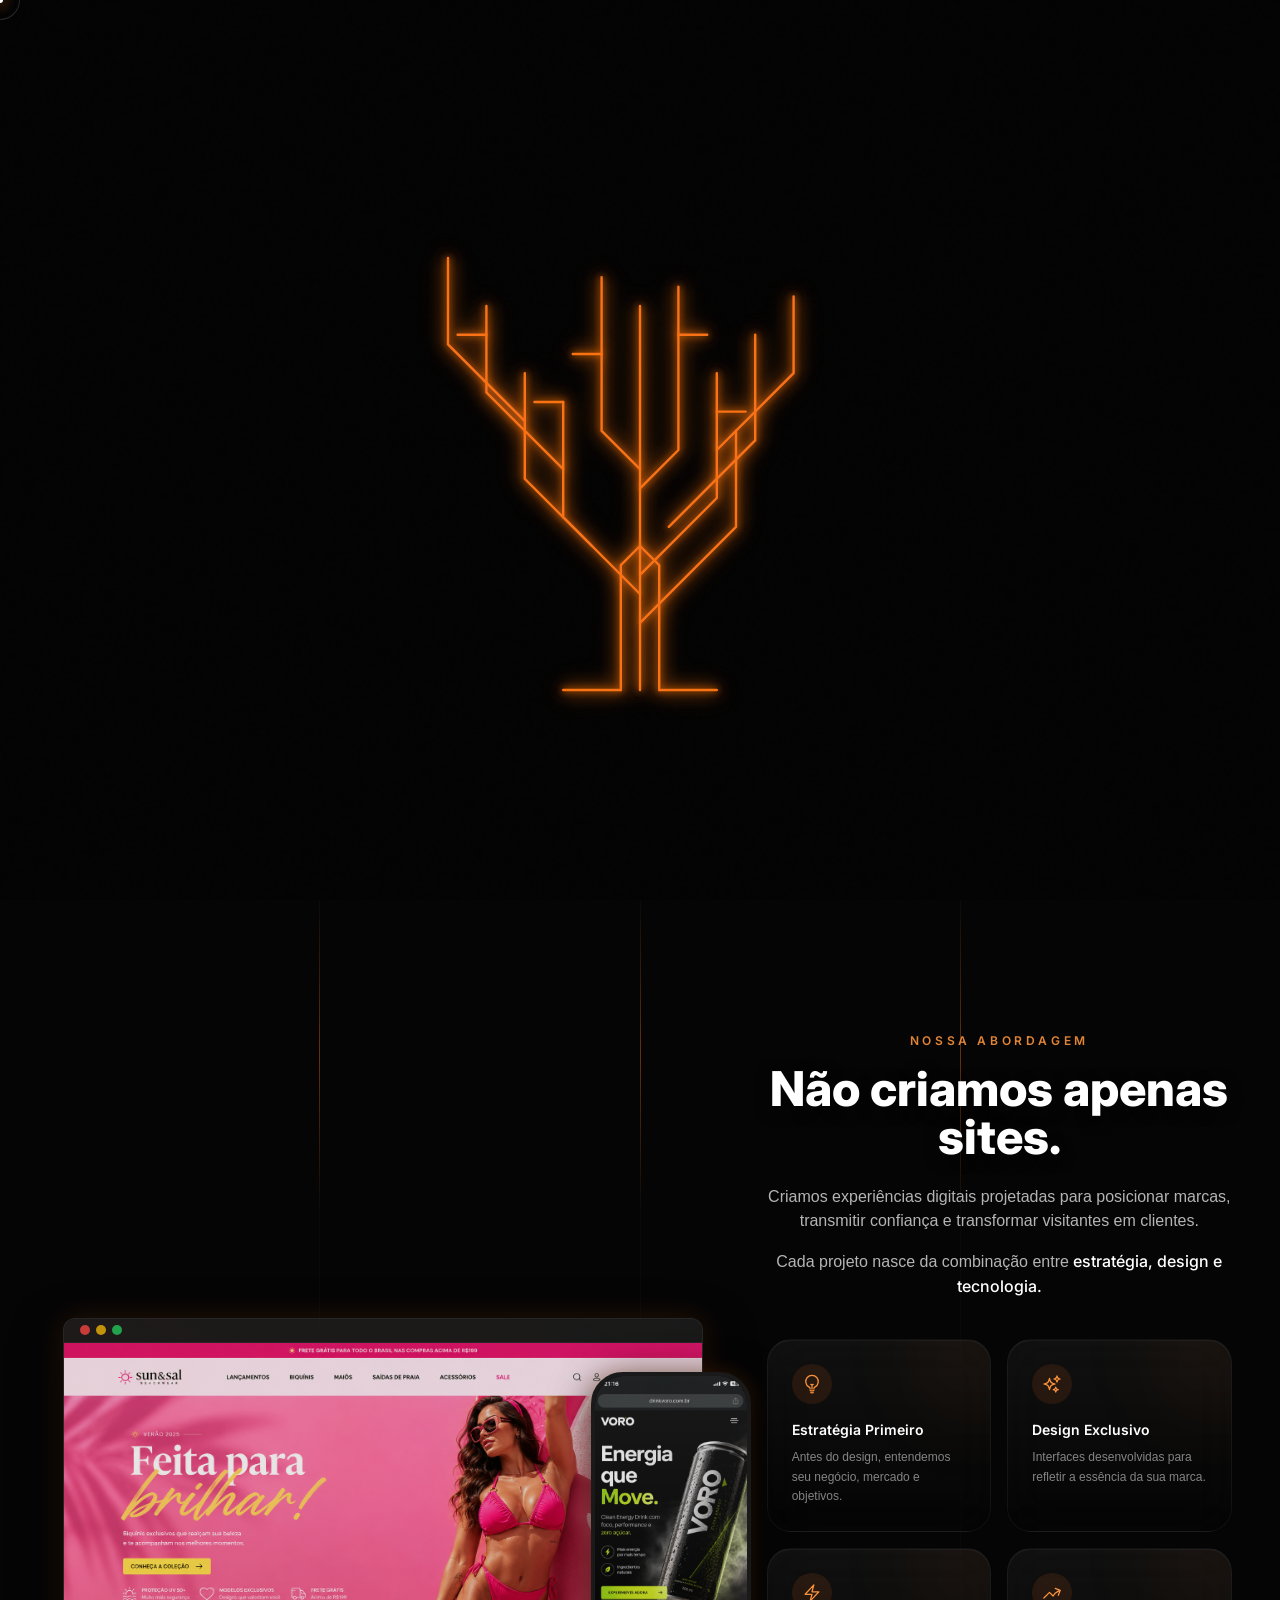
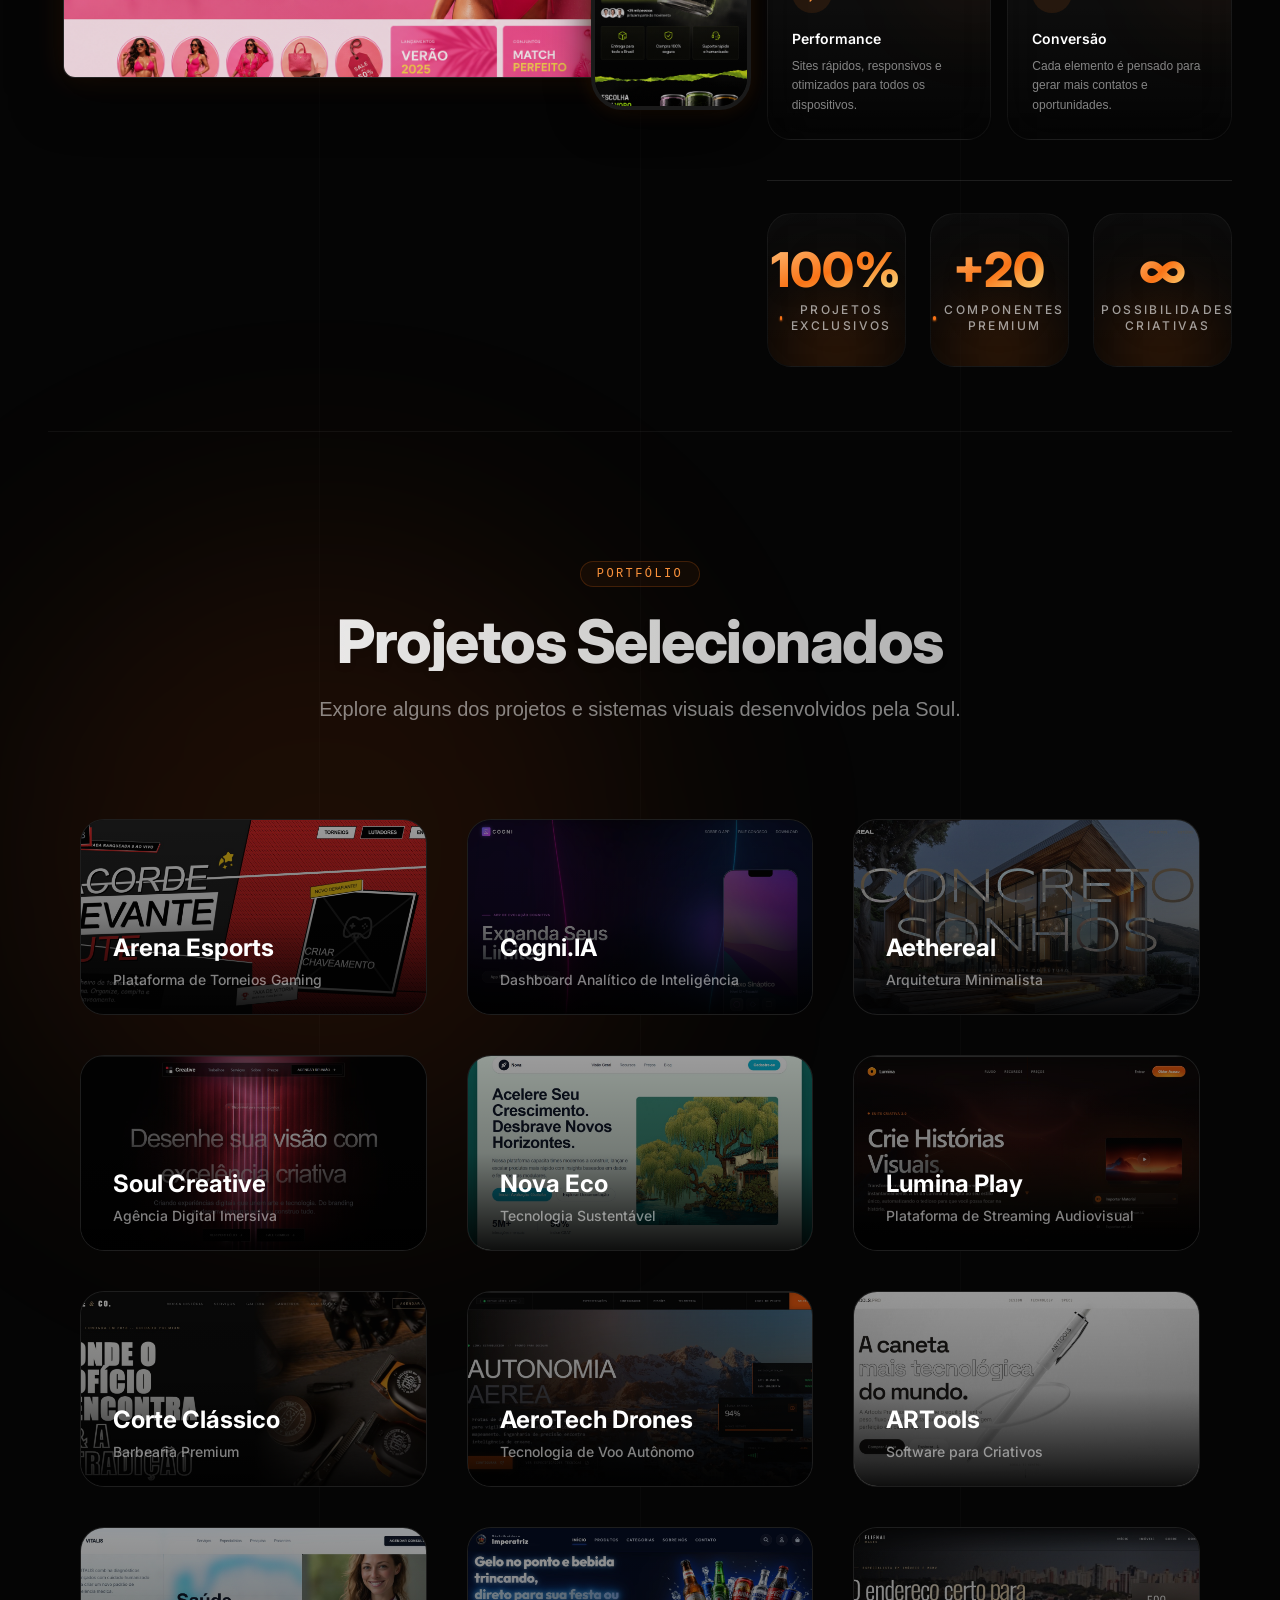
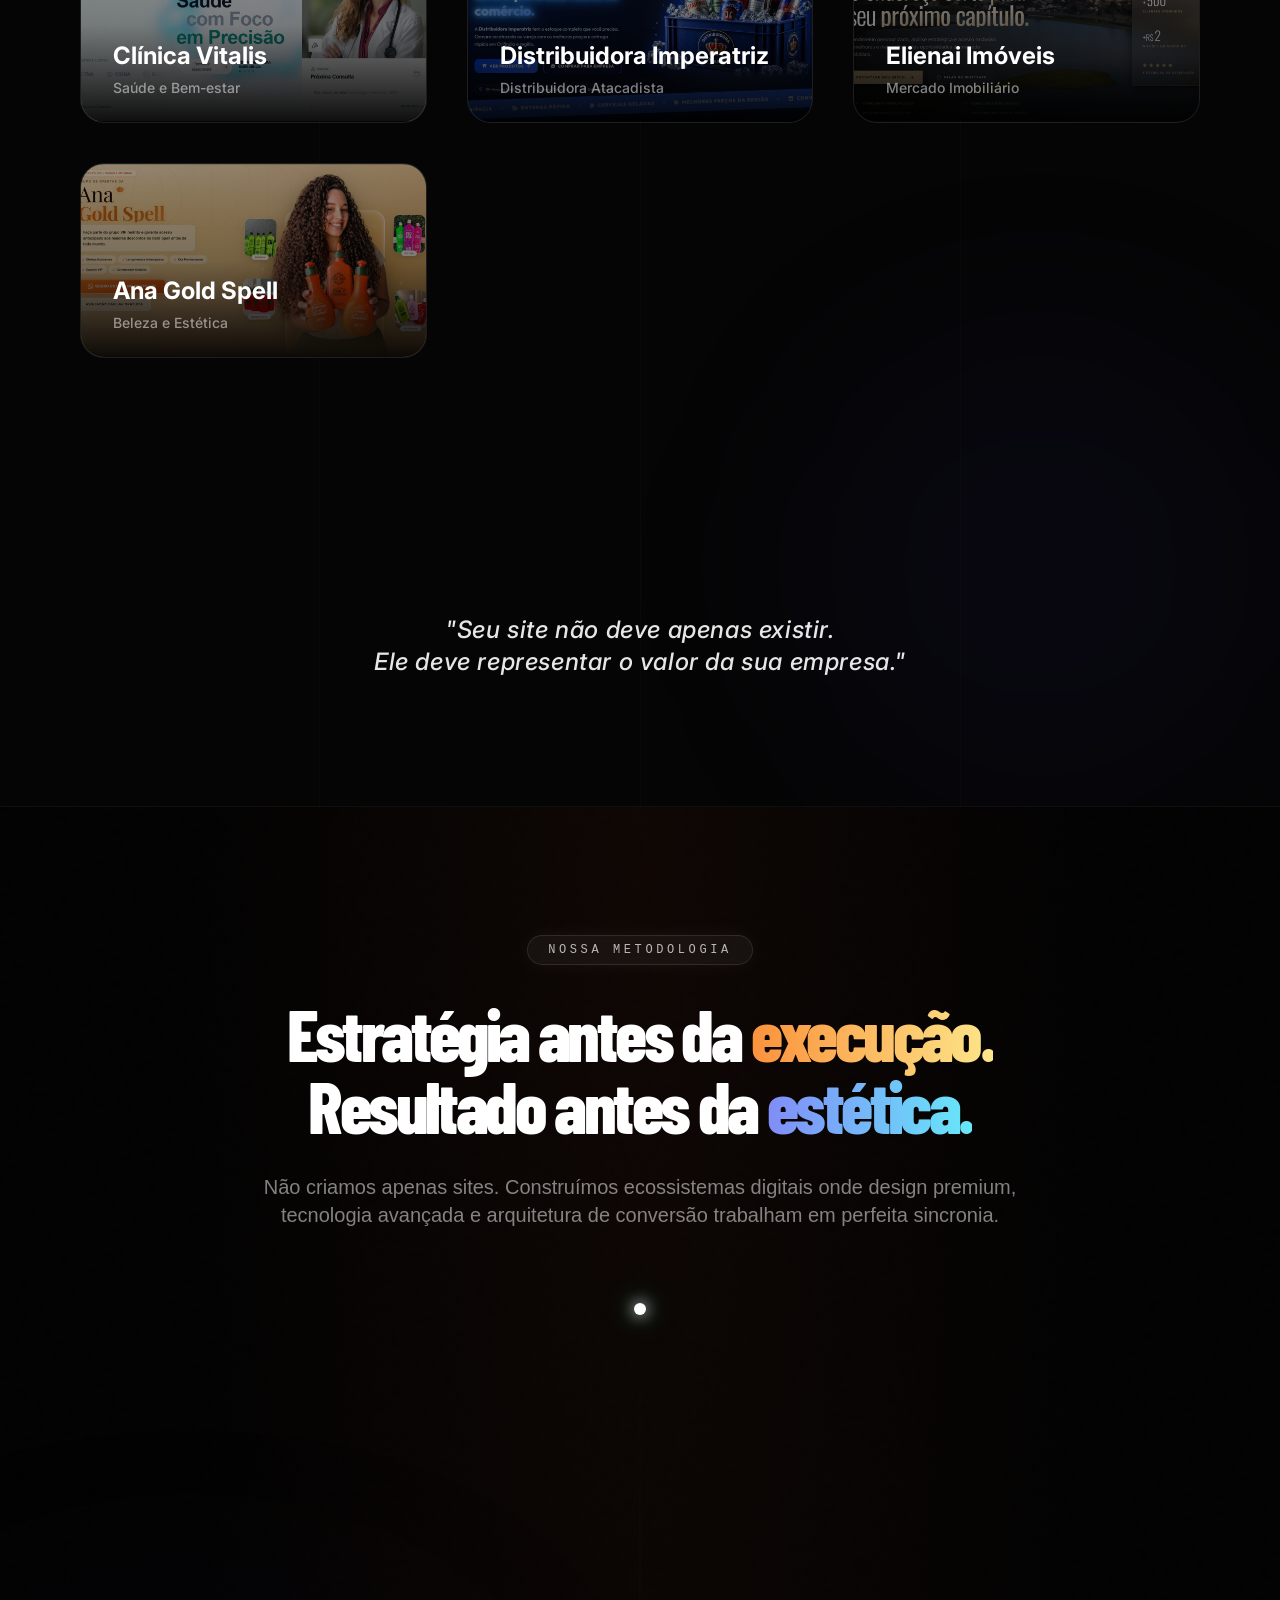
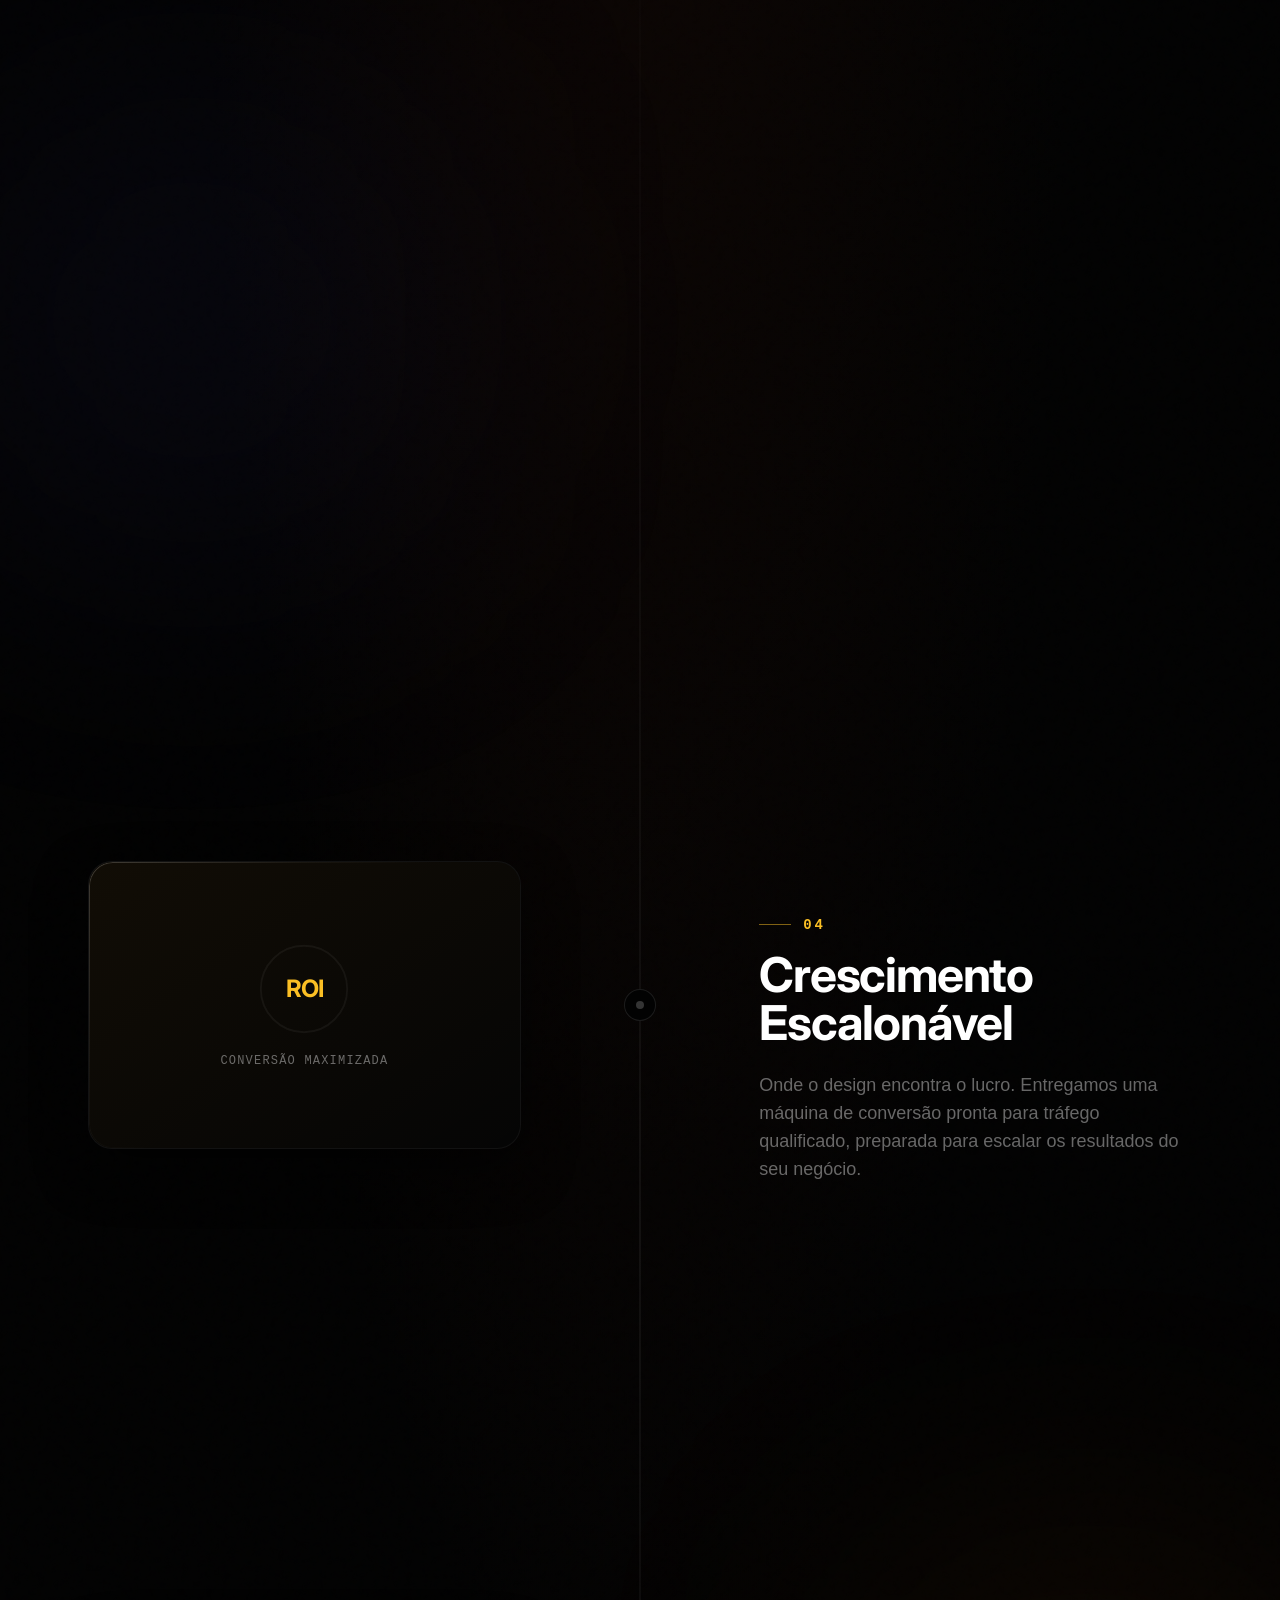
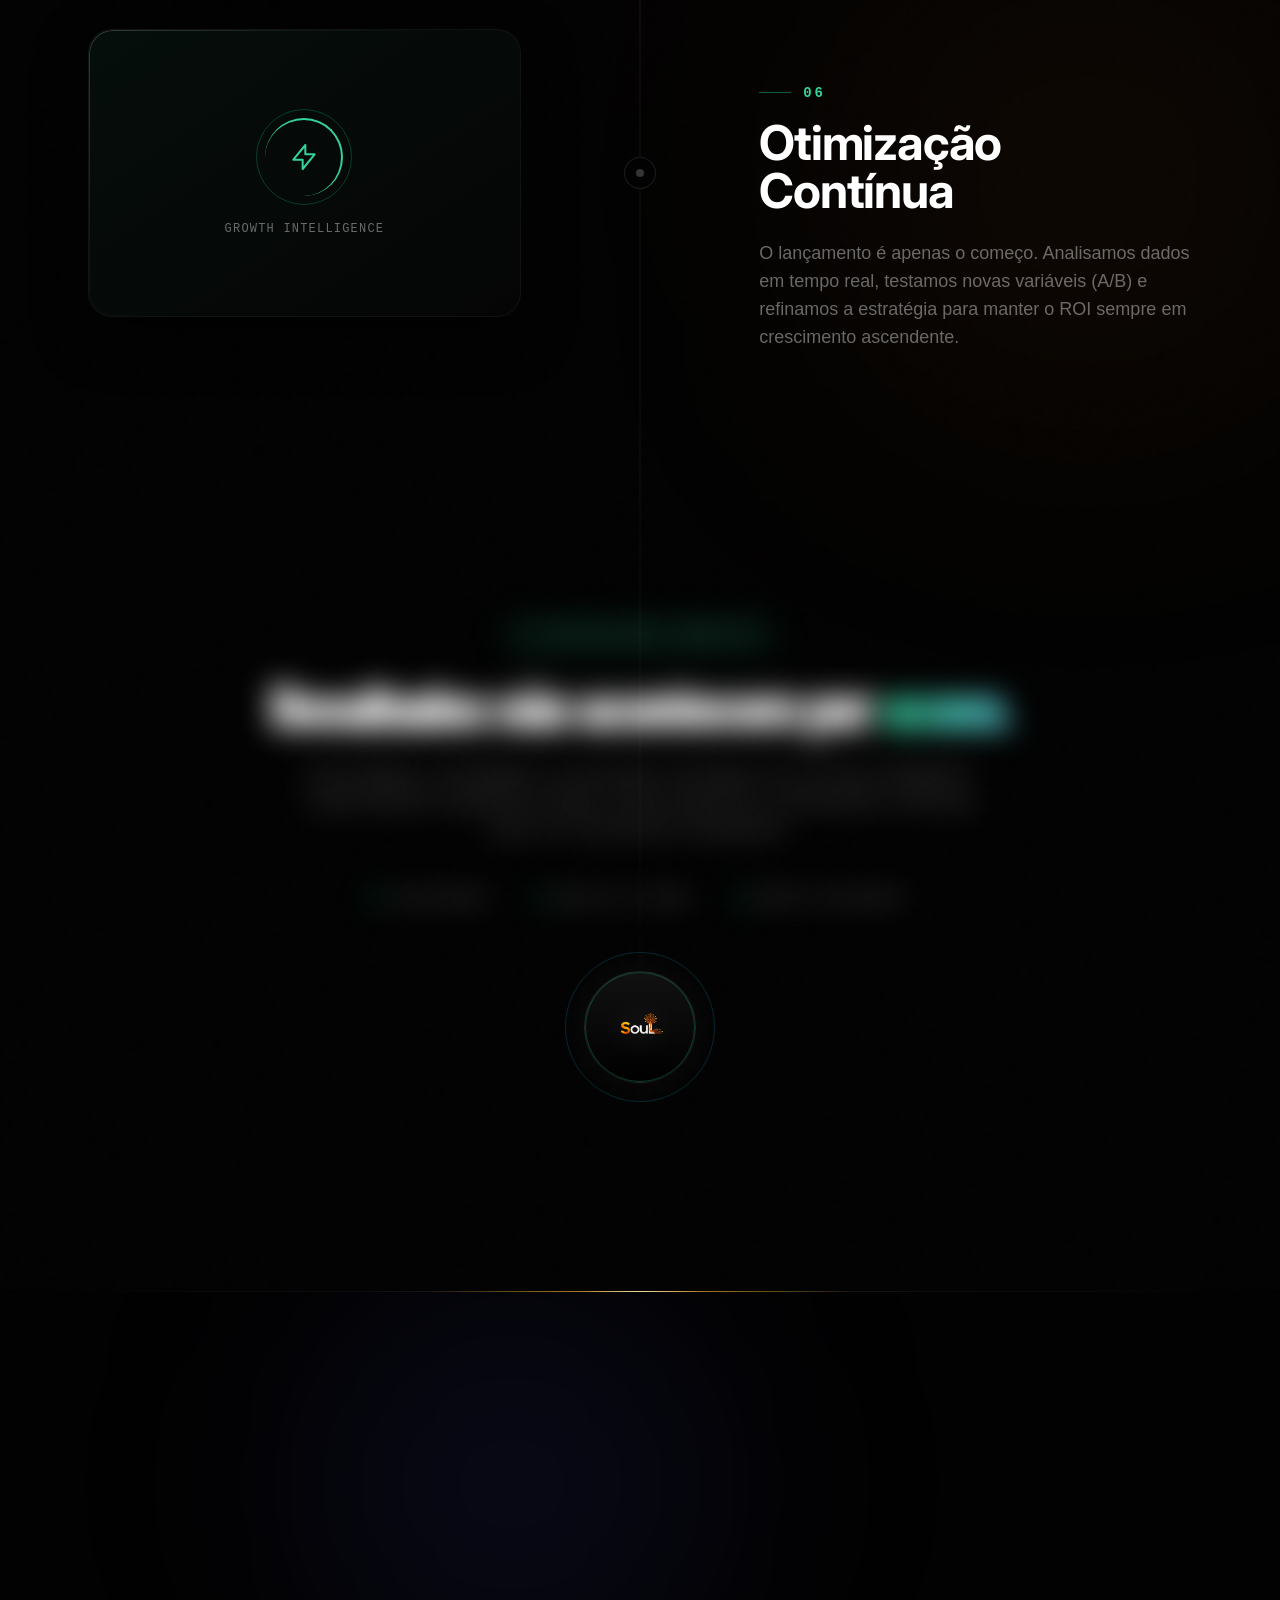
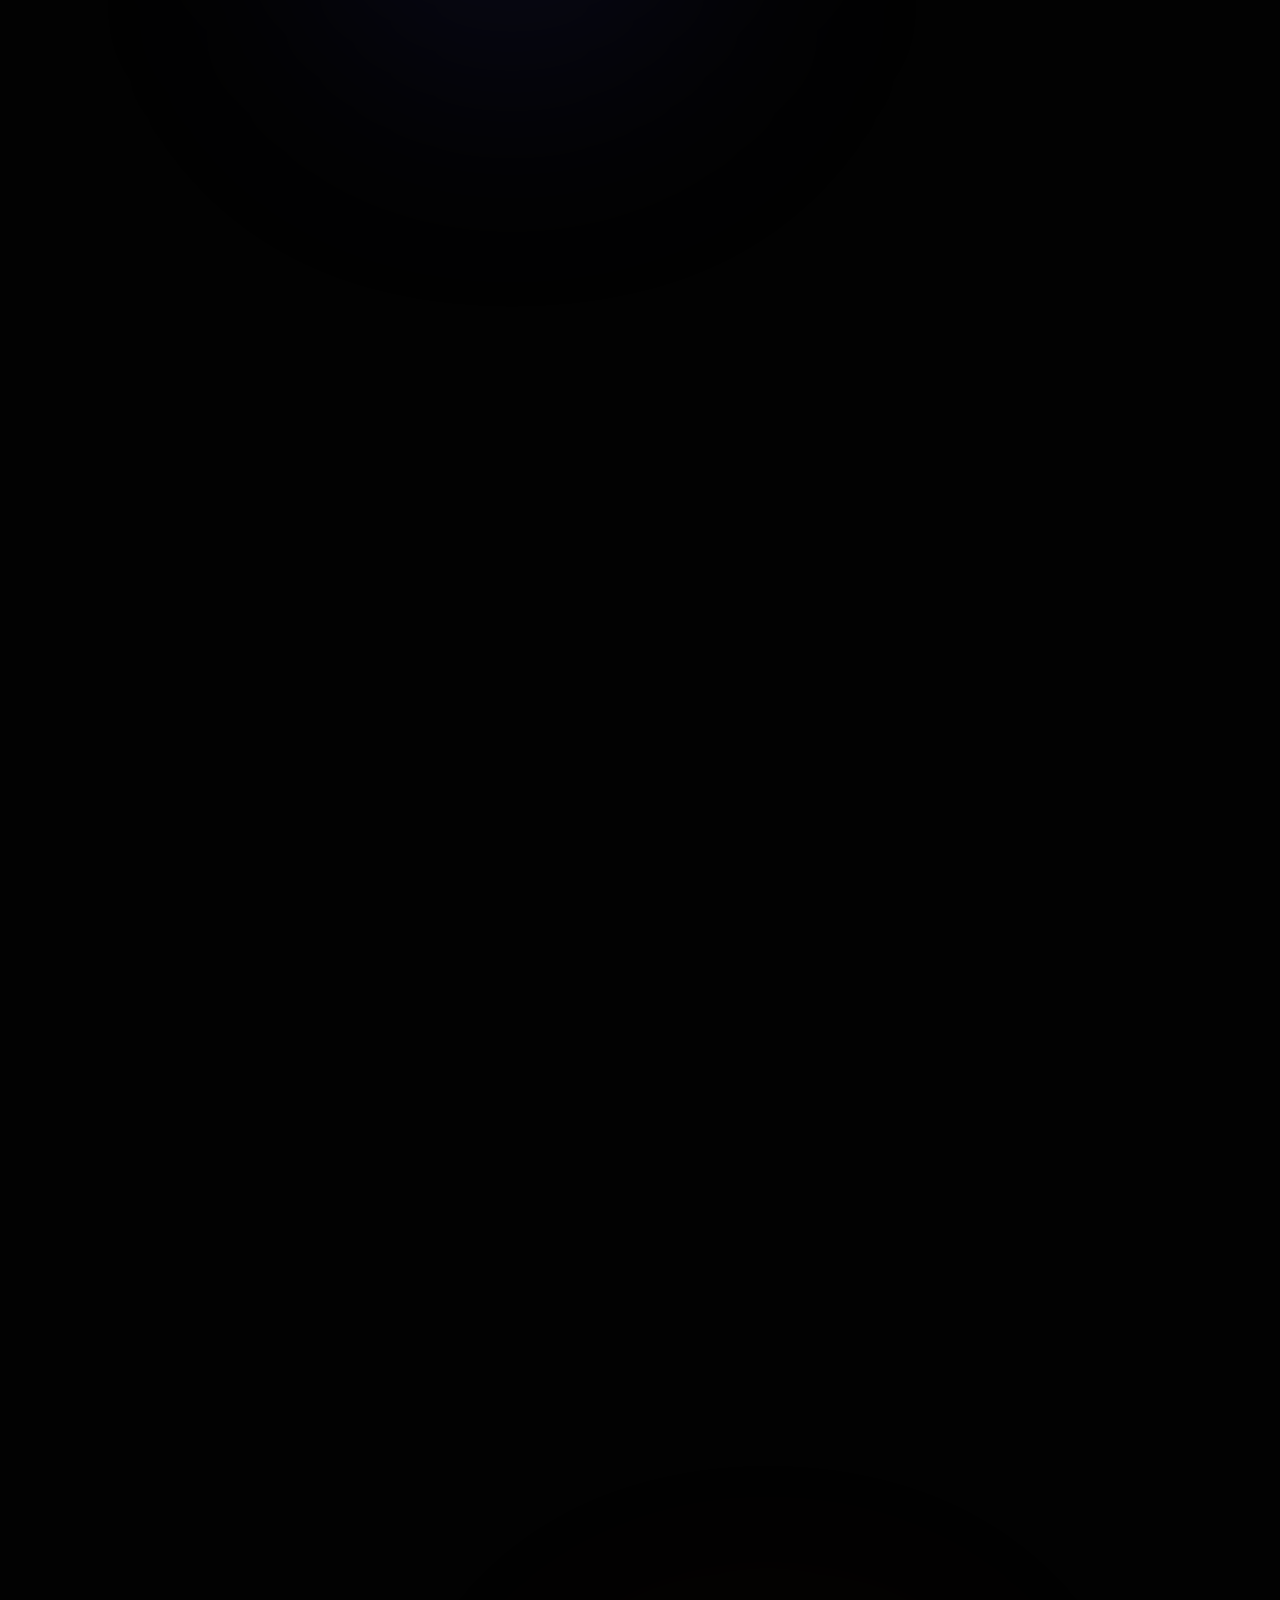
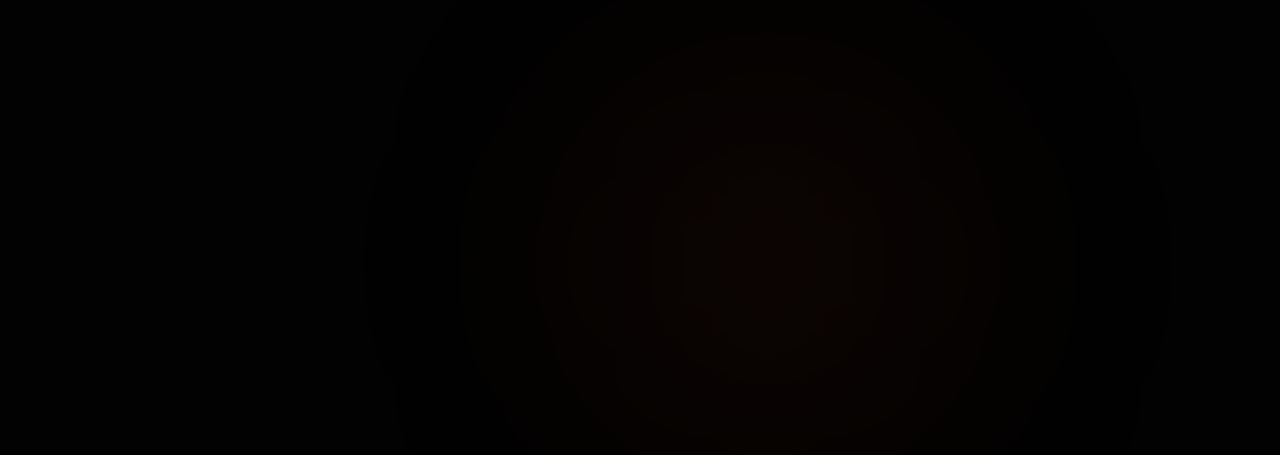
==== commit 35866176: "Otimizacao de performance para mobile" ====
--- a/index3.html
+++ b/index3.html
@@ -243,6 +243,29 @@
         @media (max-width: 768px) {
             .glow-pulse, .micro-particles { display: none !important; }
             .titleChunk { font-size: 3rem !important; }
+        }
+        /* Otimizações de Performance Mobile */
+        @media (max-width: 768px) {
+            * {
+                -webkit-font-smoothing: antialiased;
+            }
+            .backdrop-blur-md,
+            .backdrop-blur-sm,
+            .backdrop-blur-lg,
+            #phoneWrap,
+            .mediaCard,
+            .soul-mockup-wrapper {
+                will-change: transform, opacity;
+                transform: translateZ(0);
+                backface-visibility: hidden;
+            }
+            img {
+                content-visibility: auto;
+            }
+            /* Ocultar cursor customizado em telas touch para evitar recalculos */
+            #project-cursor {
+                display: none !important;
+            }
         }
     </style>
 </head>
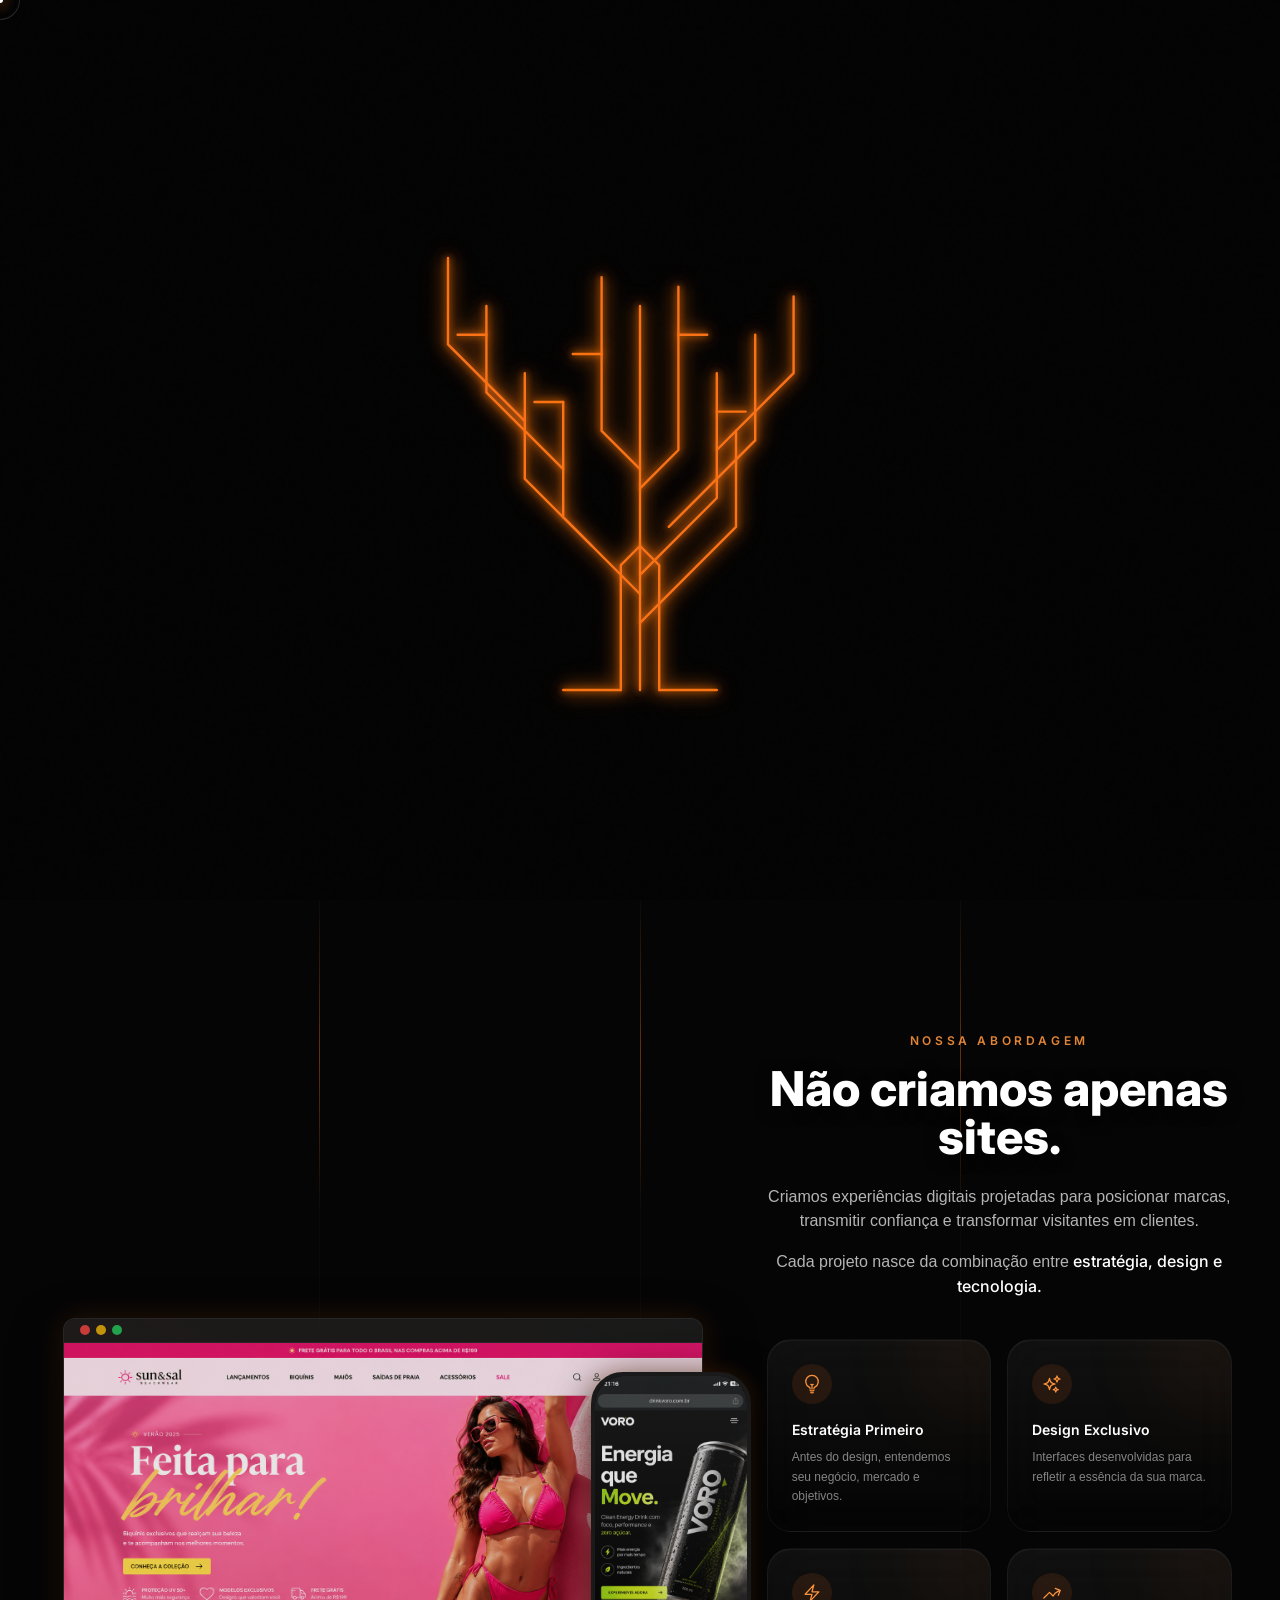
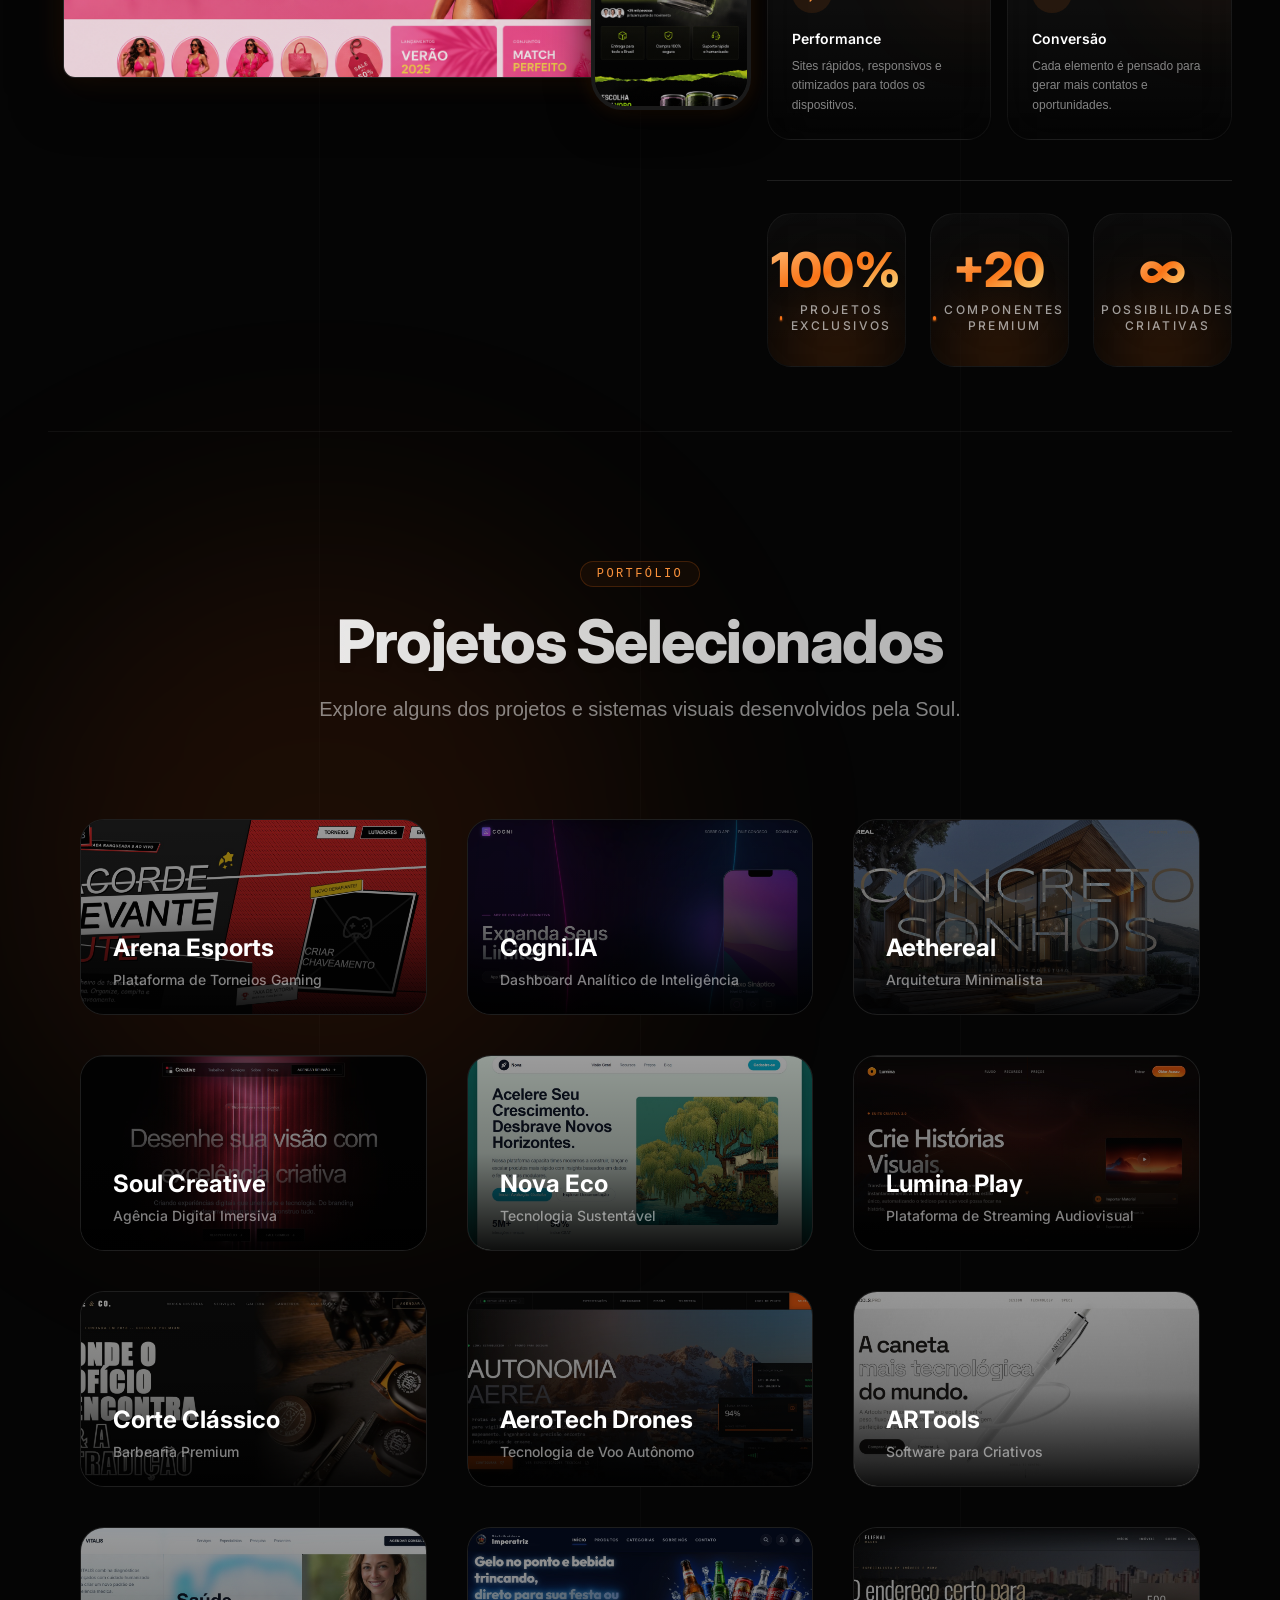
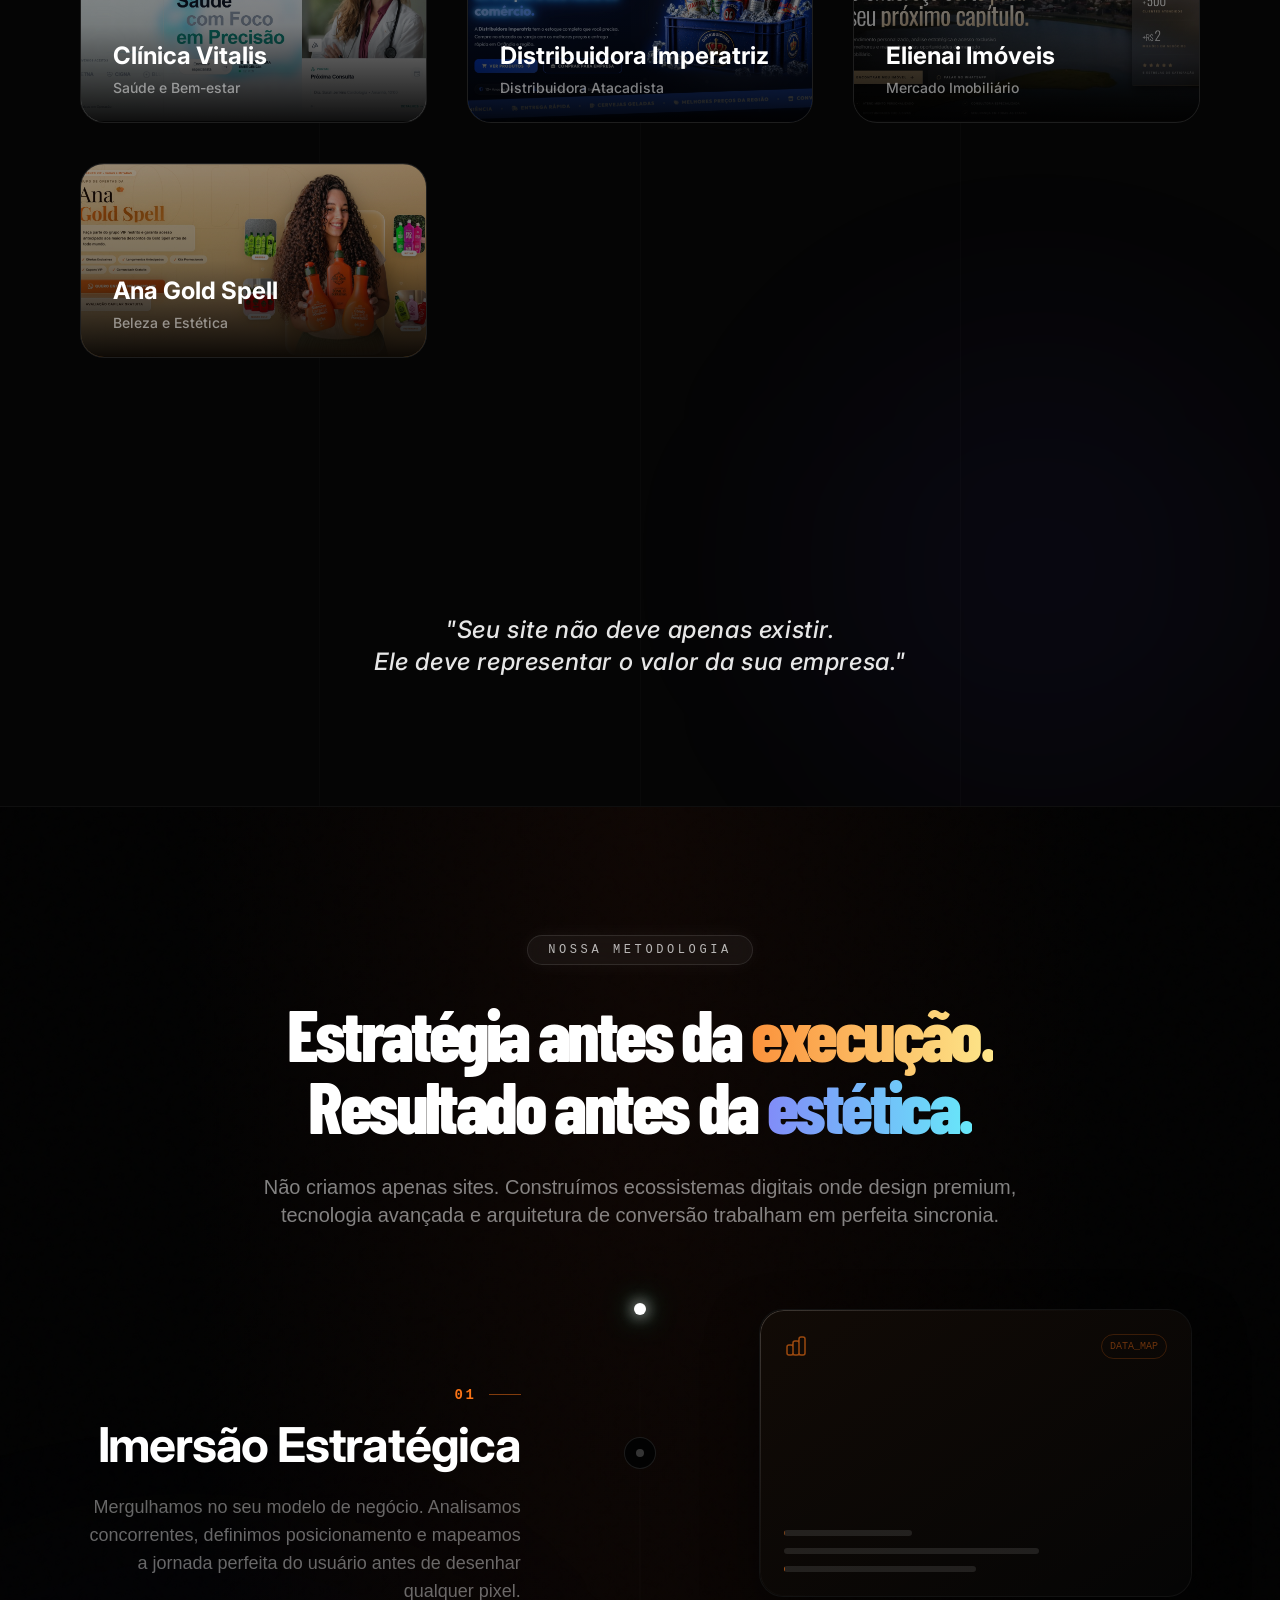
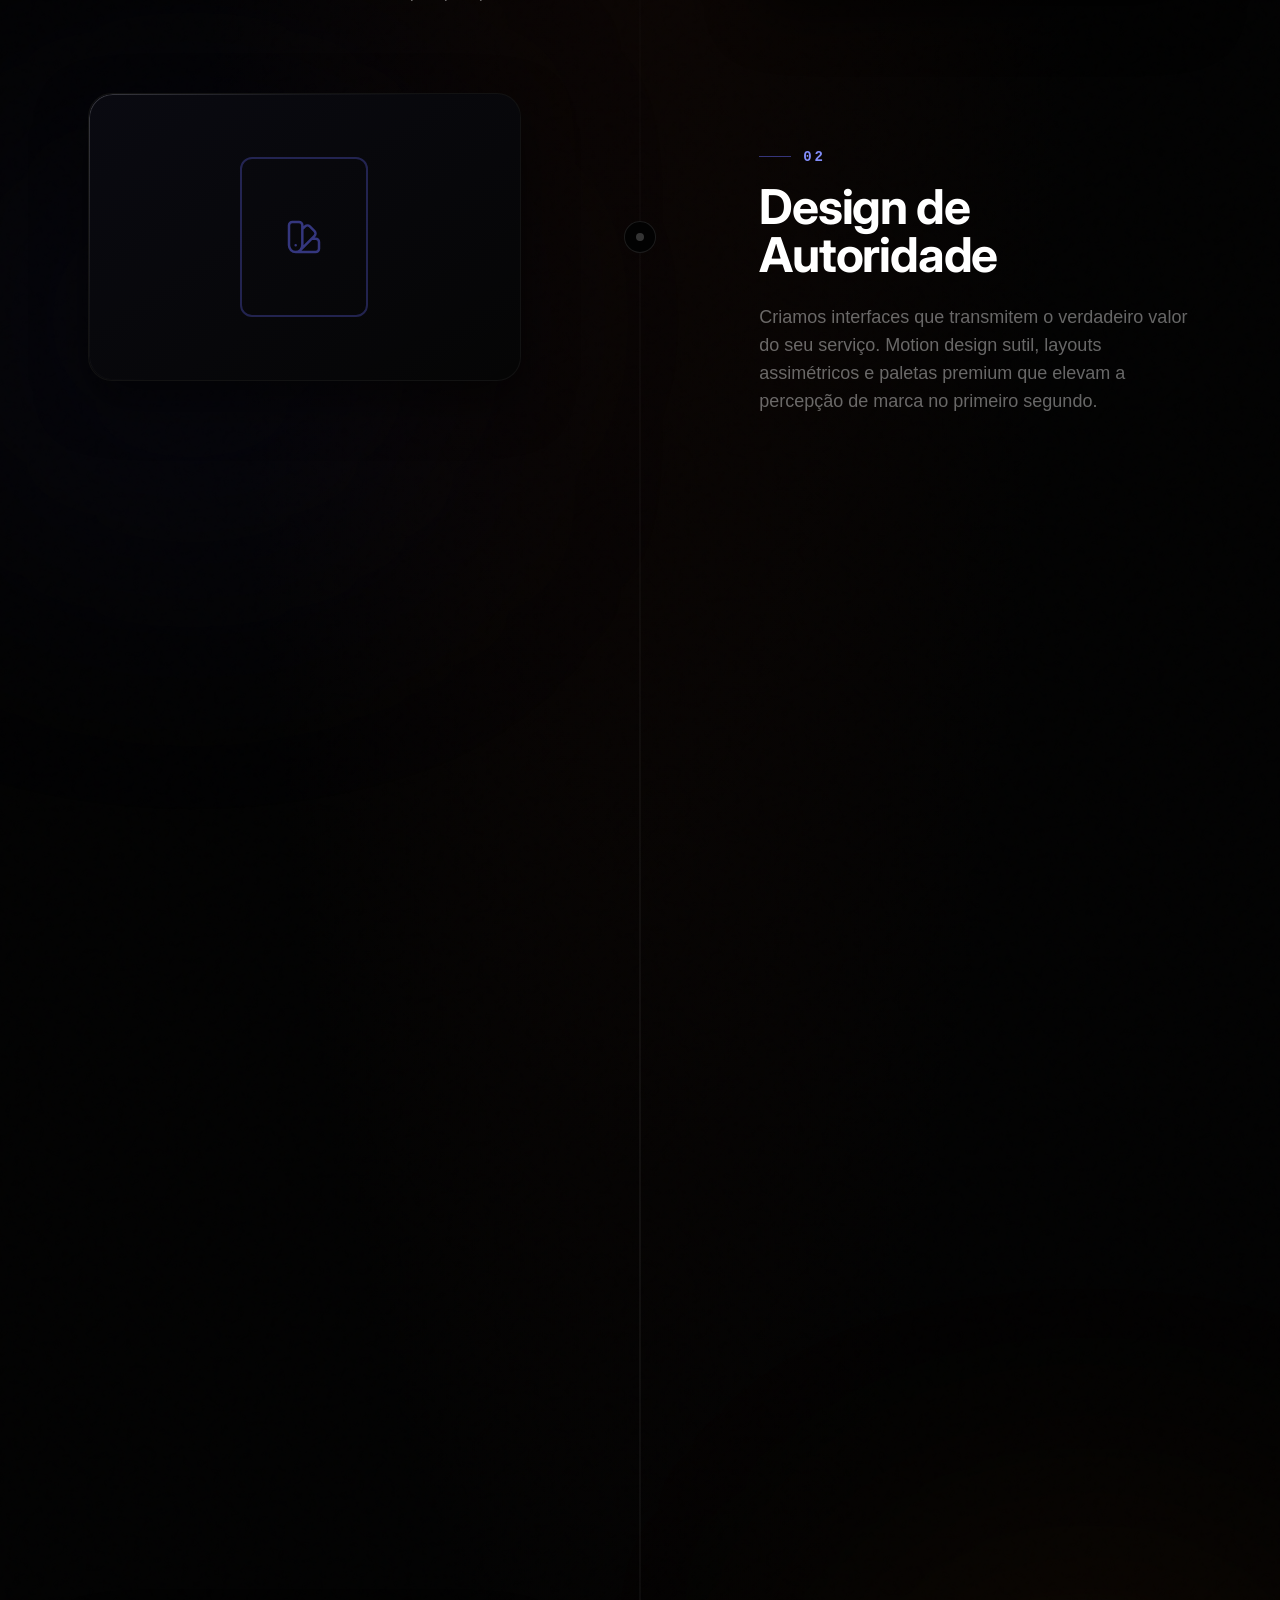
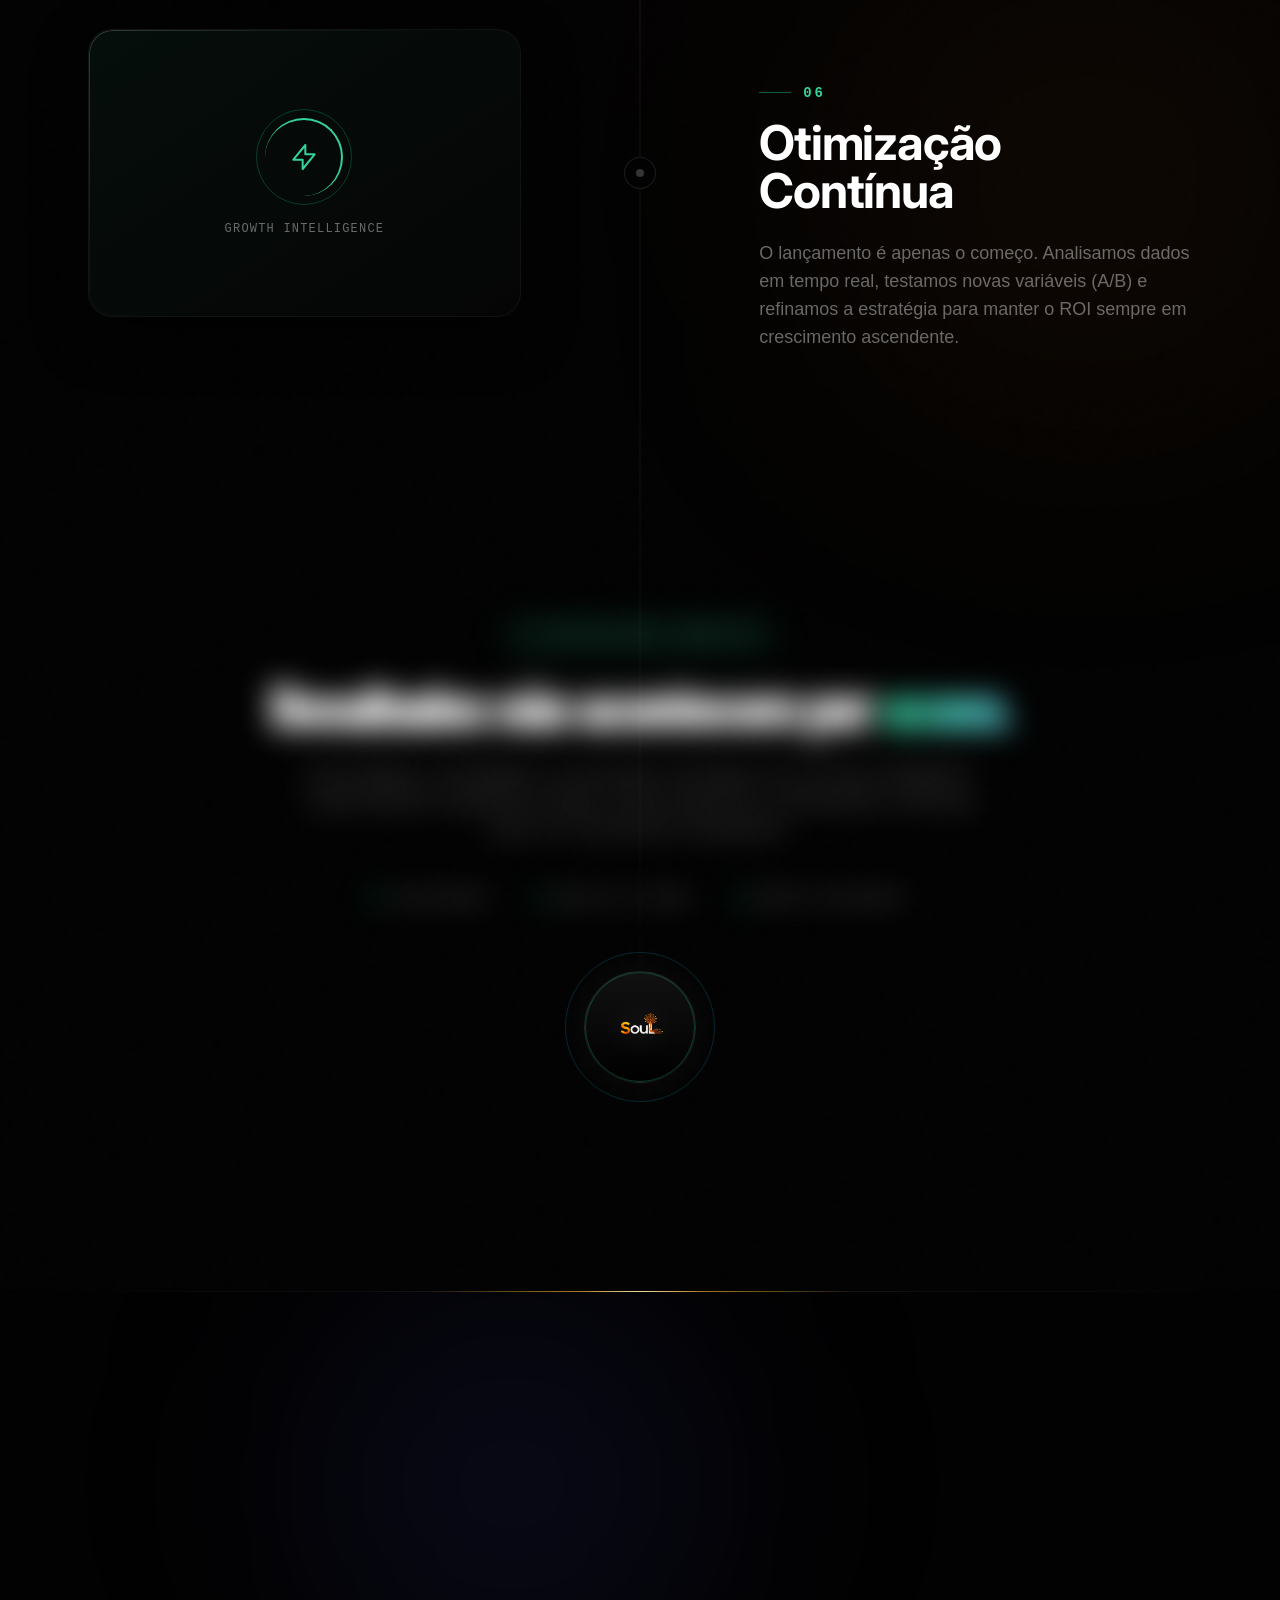
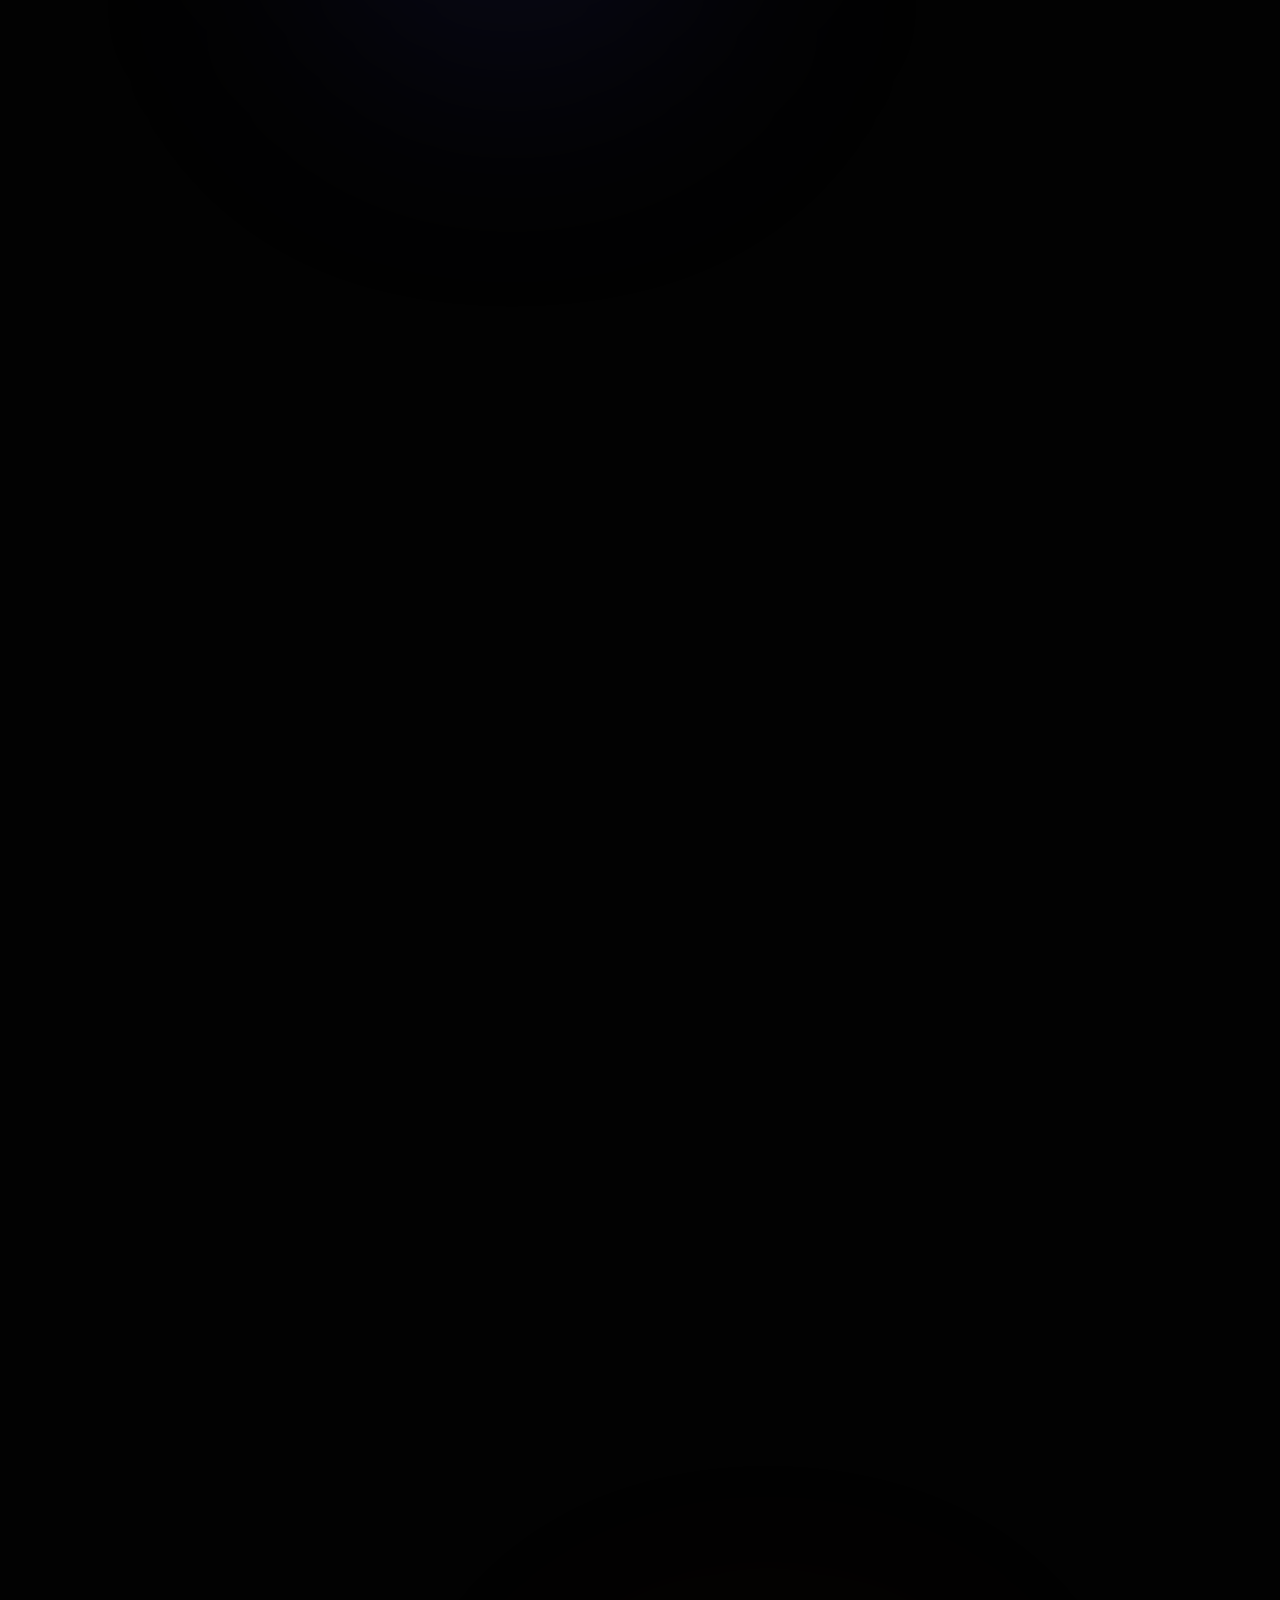
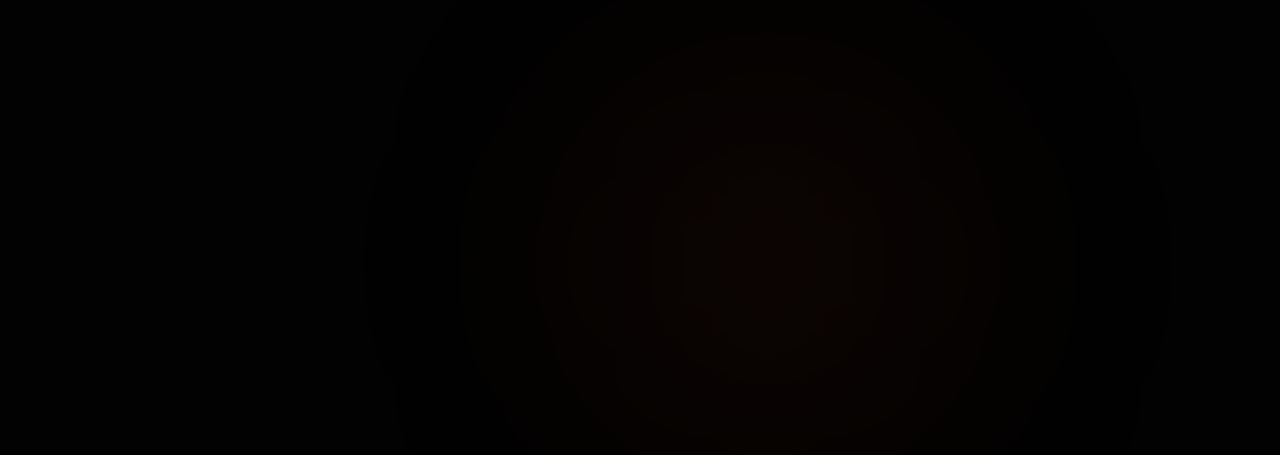
==== commit 3c118c49: "Oculta cards de plataformas no mobile" ====
--- a/index3.html
+++ b/index3.html
@@ -264,6 +264,10 @@
             }
             /* Ocultar cursor customizado em telas touch para evitar recalculos */
             #project-cursor {
+                display: none !important;
+            }
+            /* Ocultar cards de plataformas no mobile (Google, Meta, etc) */
+            .eco-badge {
                 display: none !important;
             }
         }
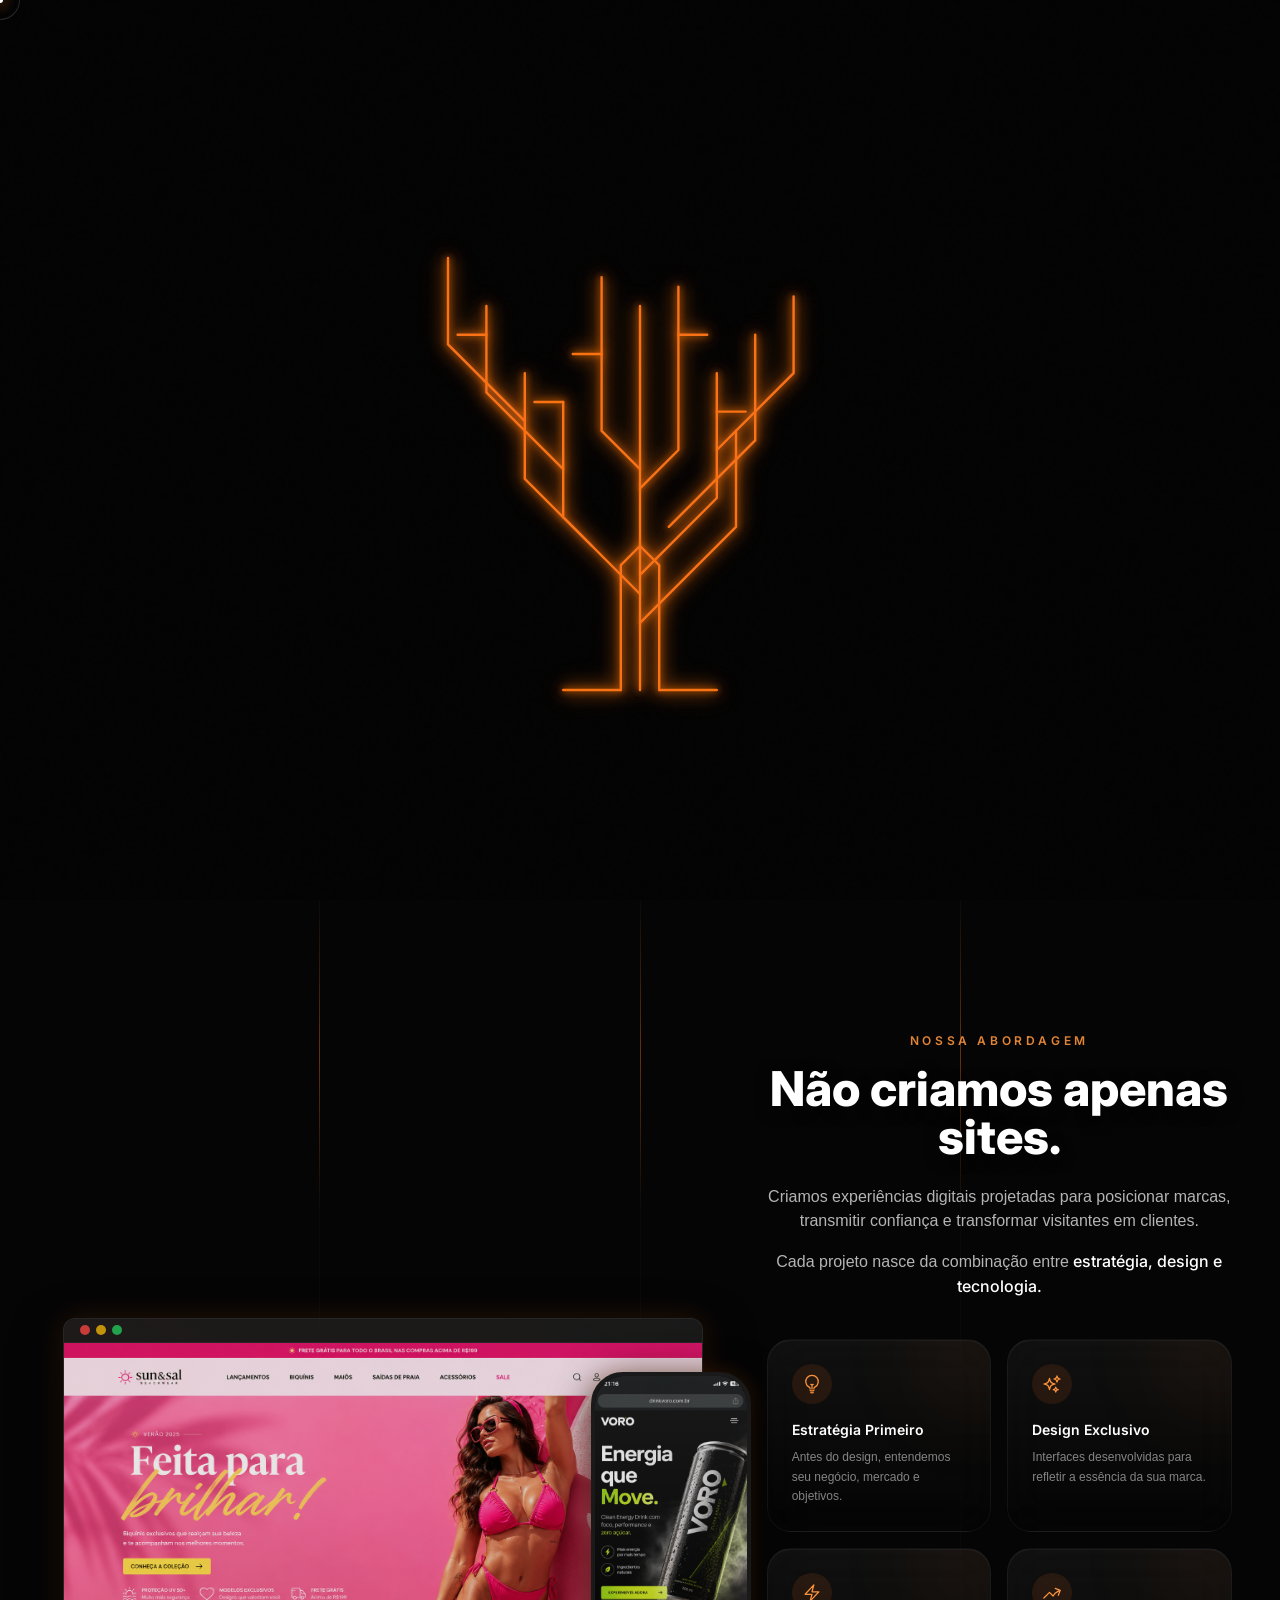
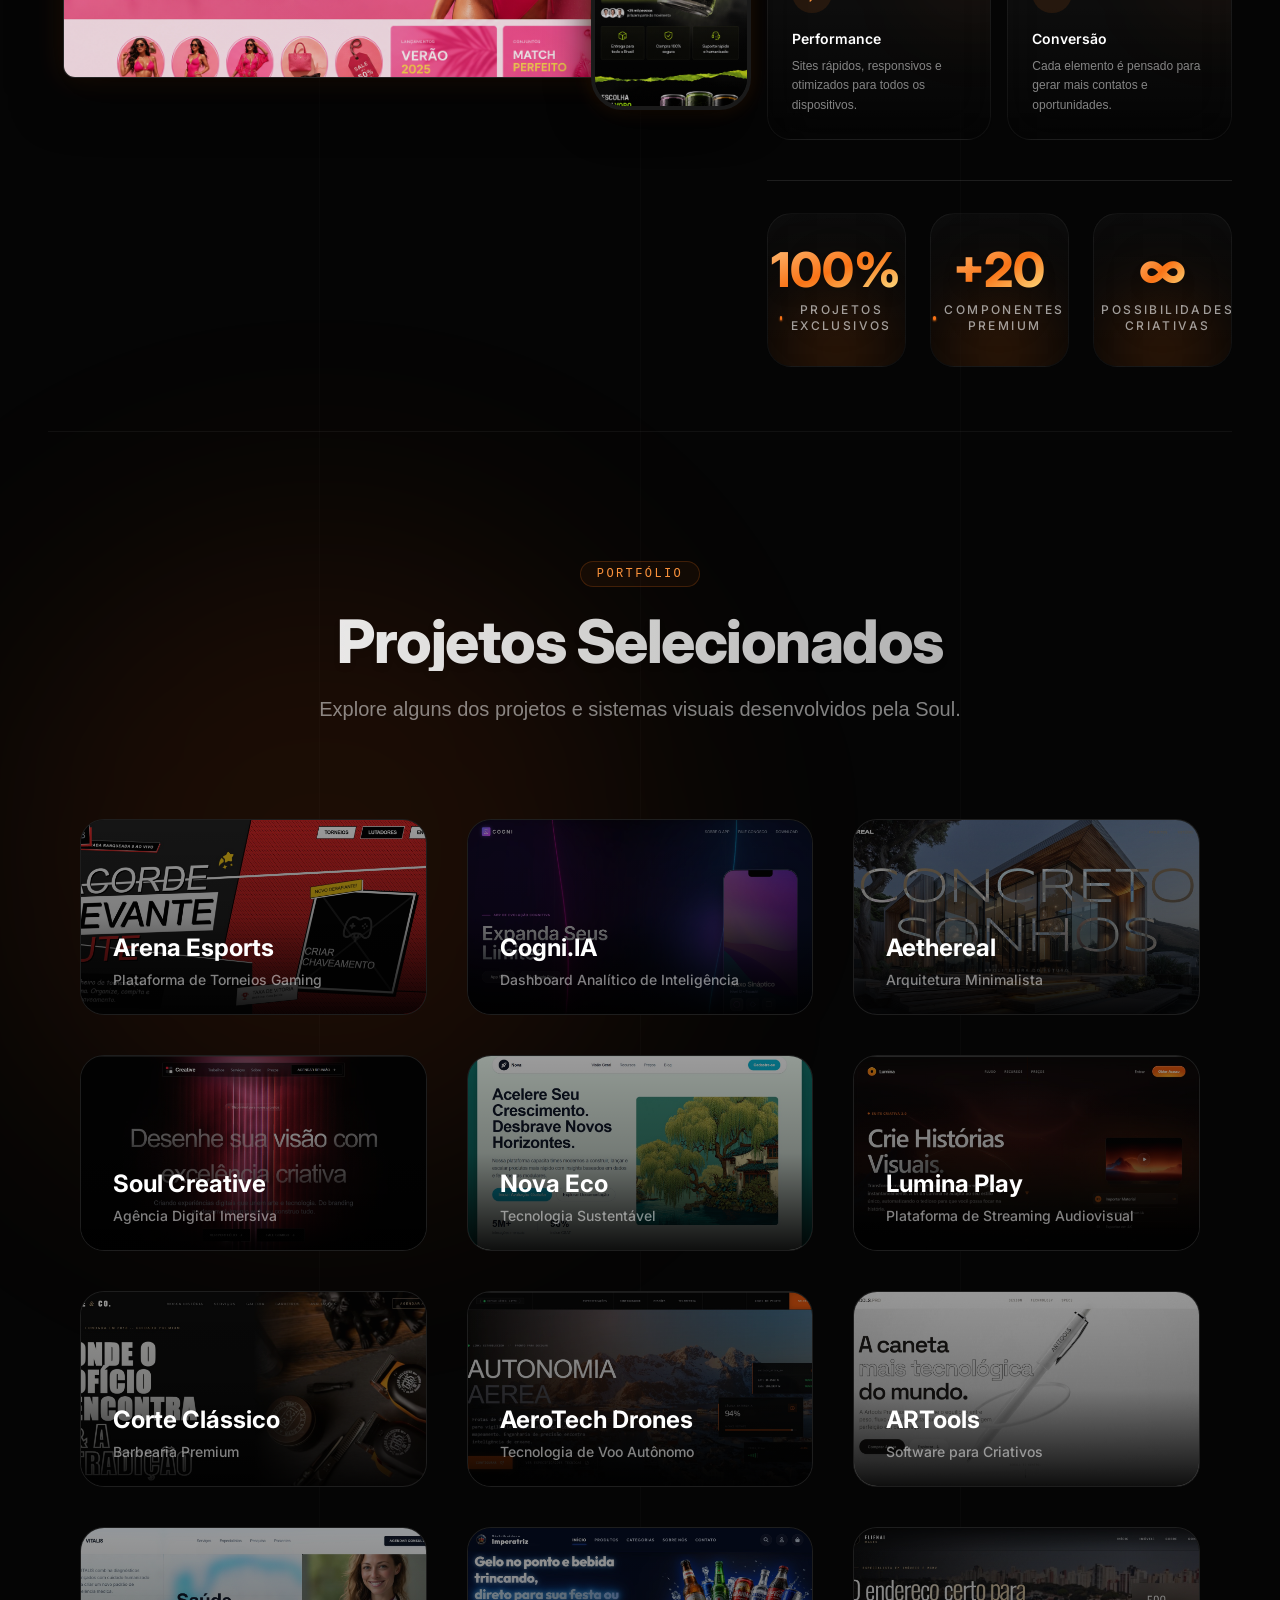
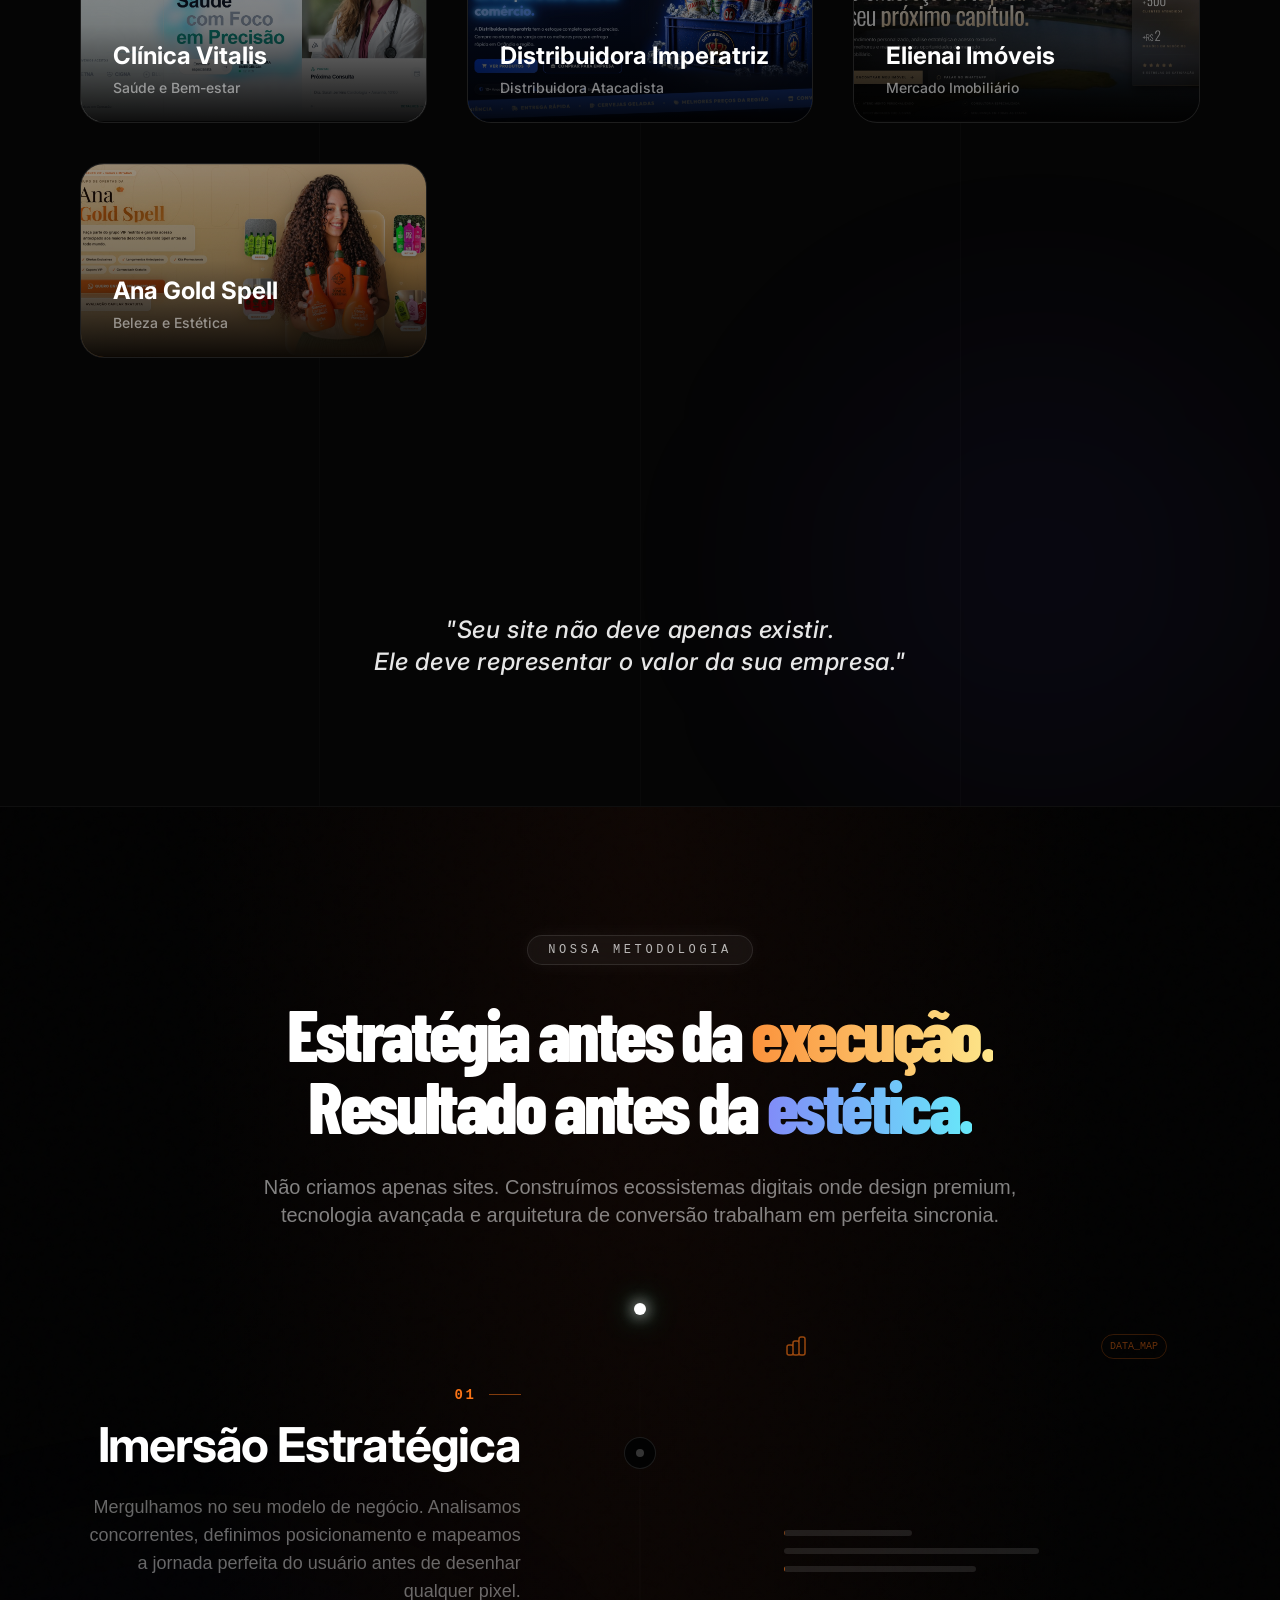
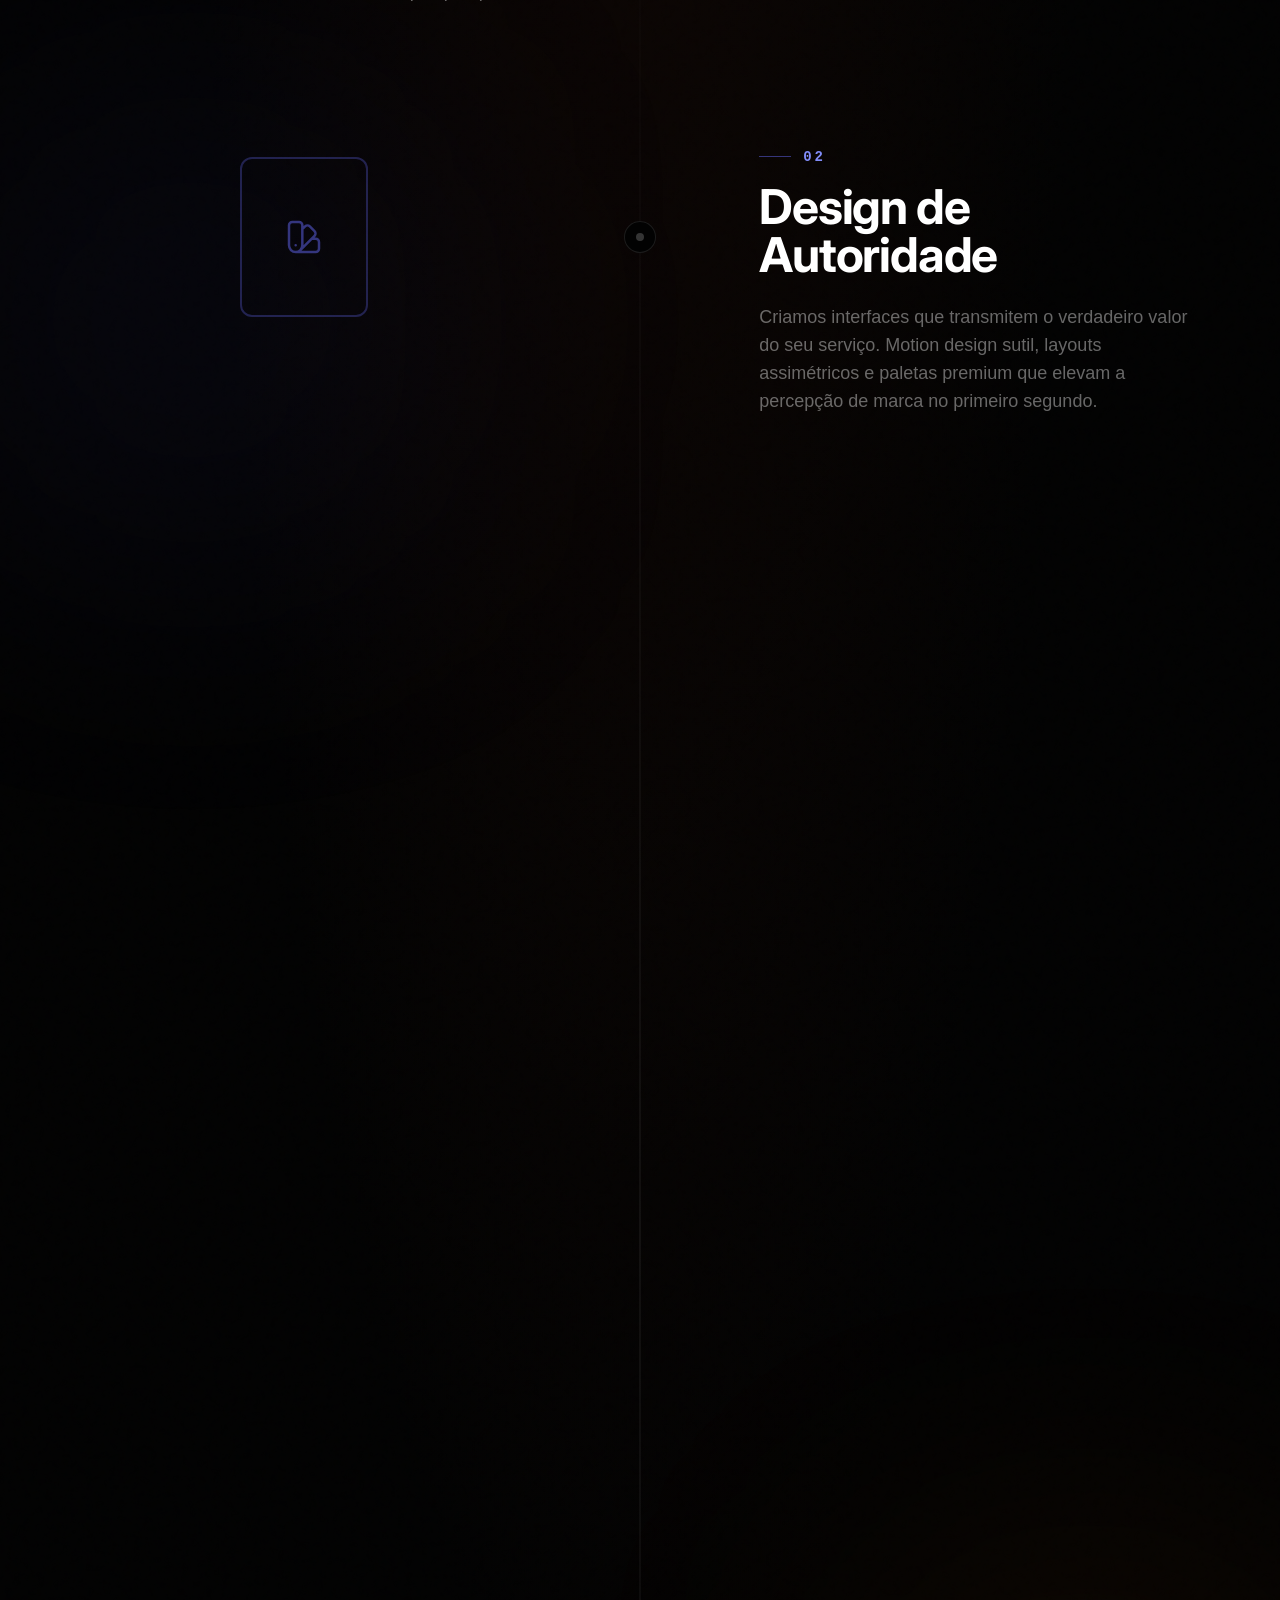
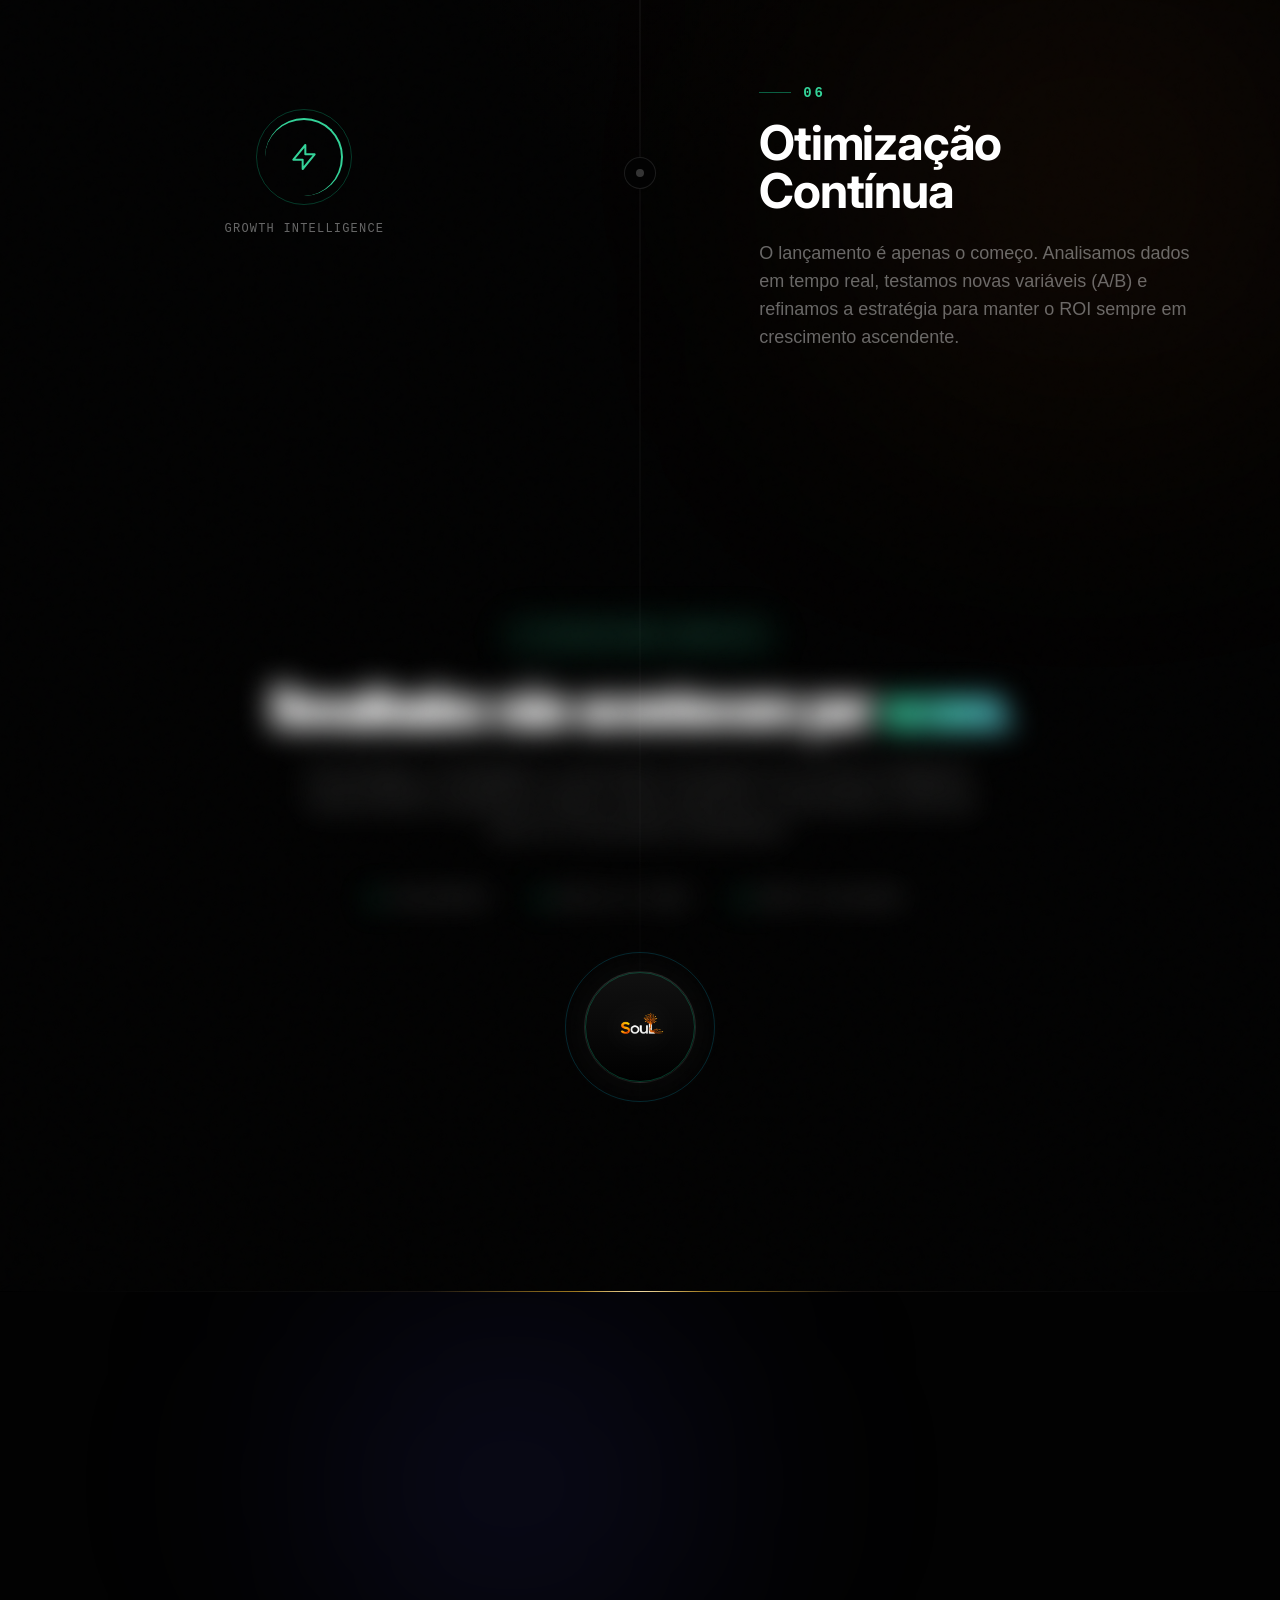
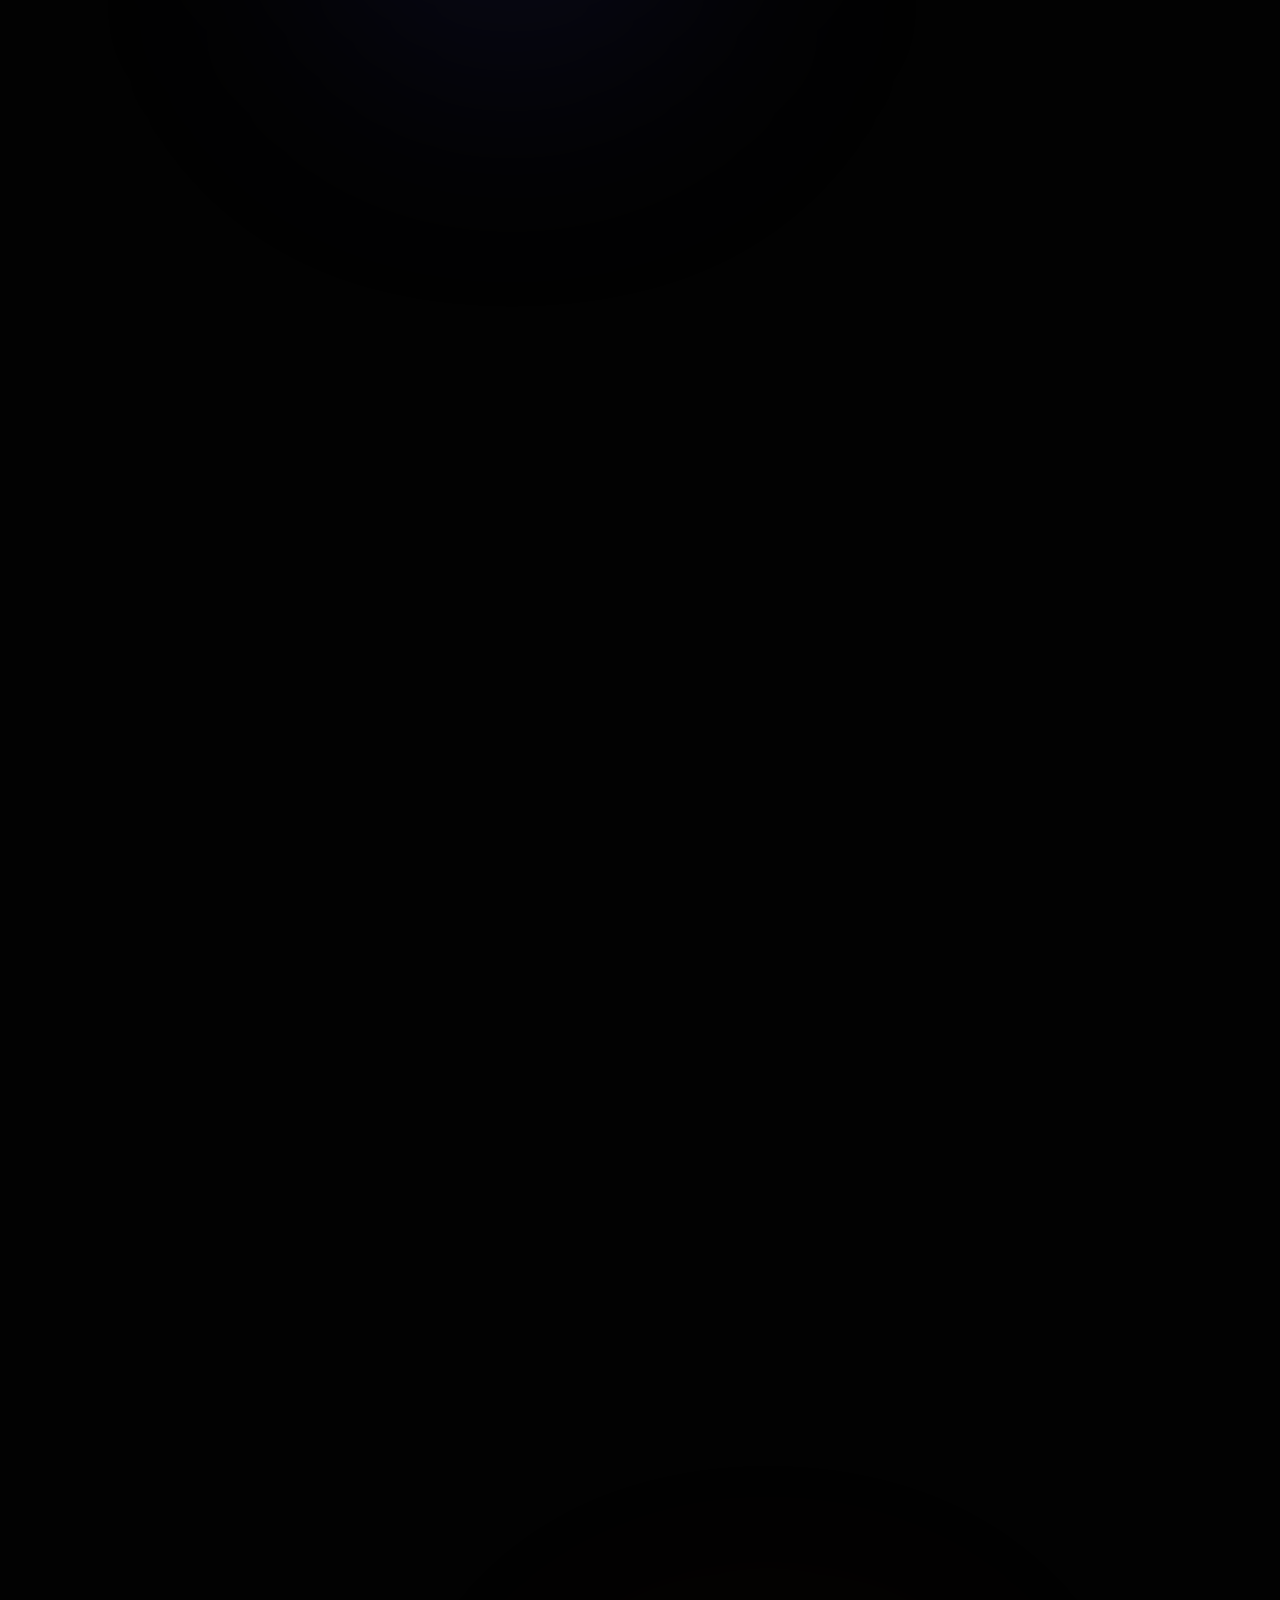
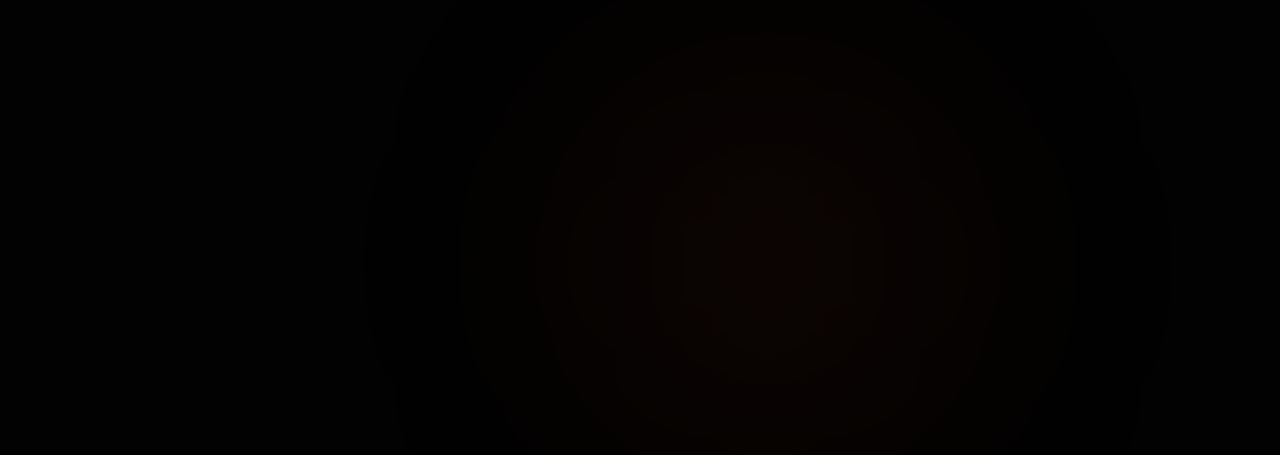
==== commit 6b364a7e: "Corrige ultimo card vazando pela direita no mobile" ====
--- a/index3.html
+++ b/index3.html
@@ -269,6 +269,13 @@
             /* Ocultar cards de plataformas no mobile (Google, Meta, etc) */
             .eco-badge {
                 display: none !important;
+            }
+            /* Corrigir card vazando pela direita (afastando a âncora) */
+            .mediaCard:last-of-type {
+                right: 35% !important;
+            }
+            .mediaCard:nth-last-of-type(2) {
+                right: 45% !important;
             }
         }
     </style>
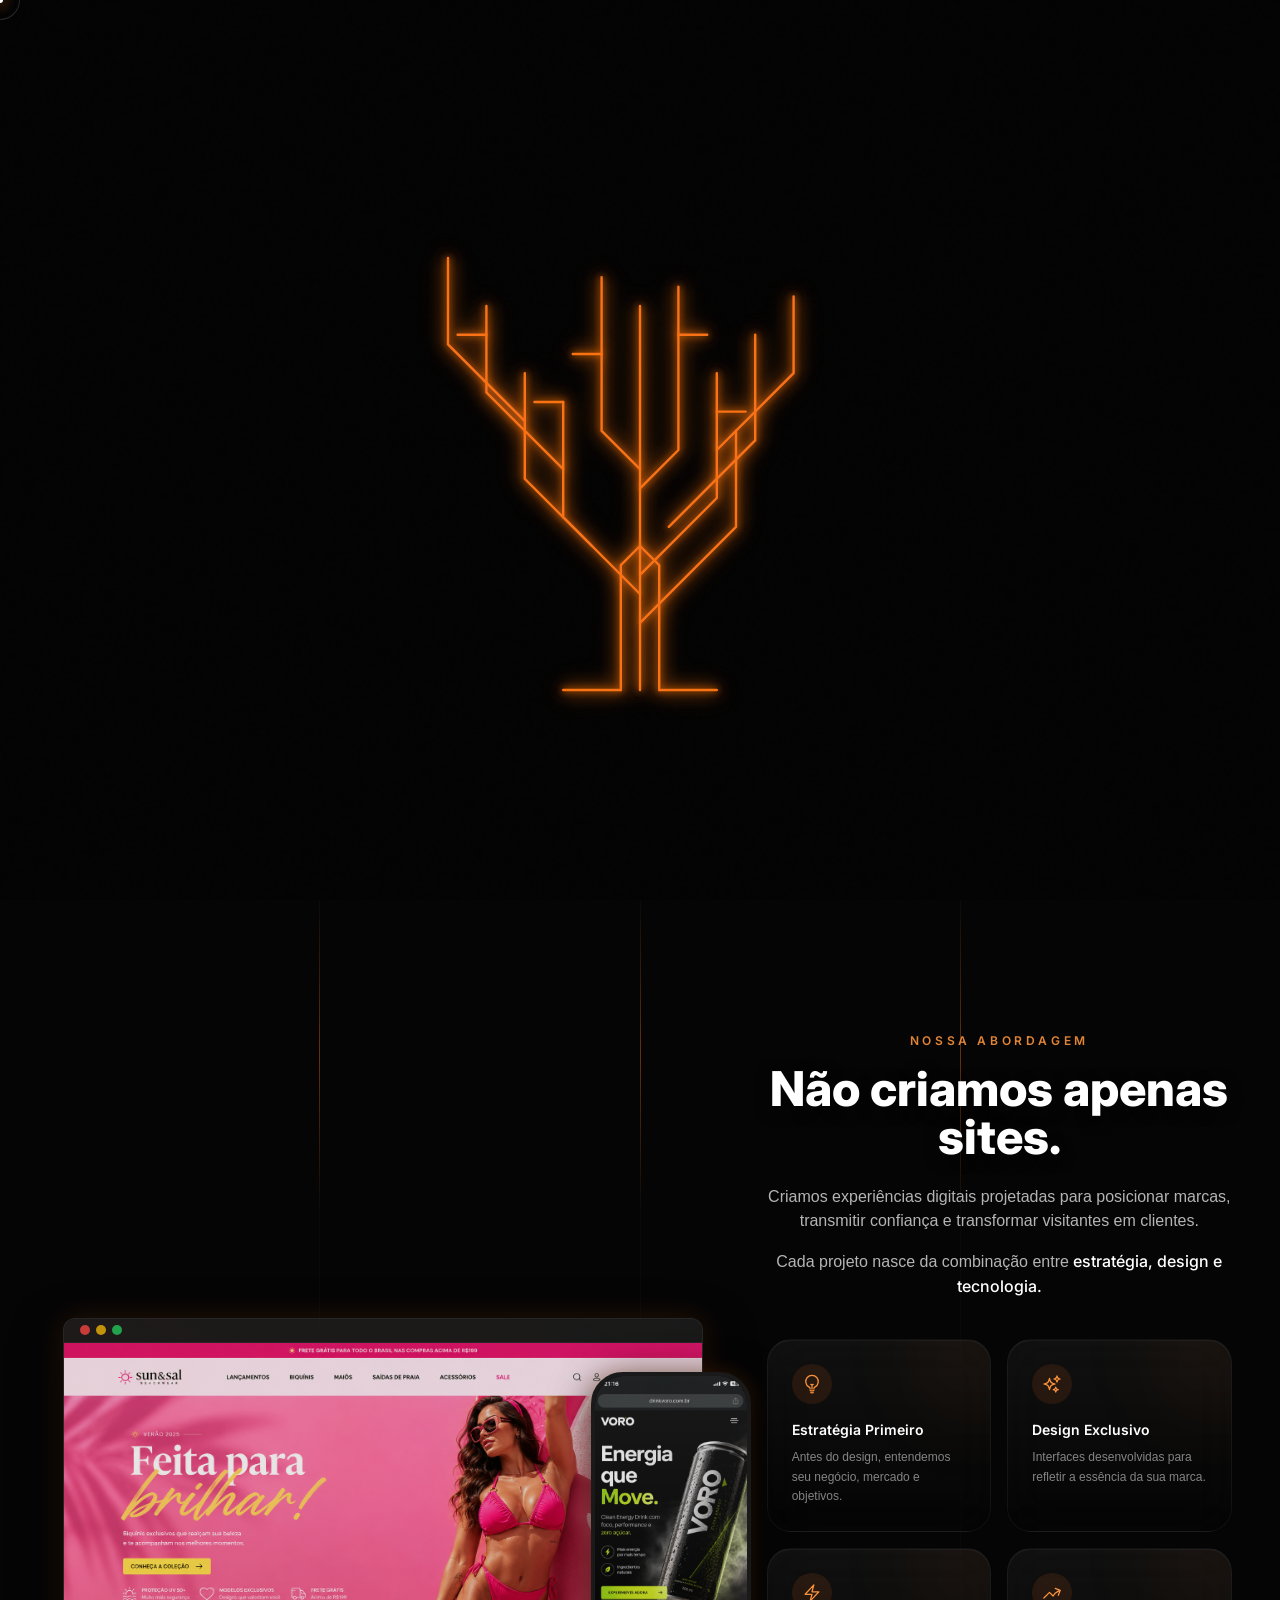
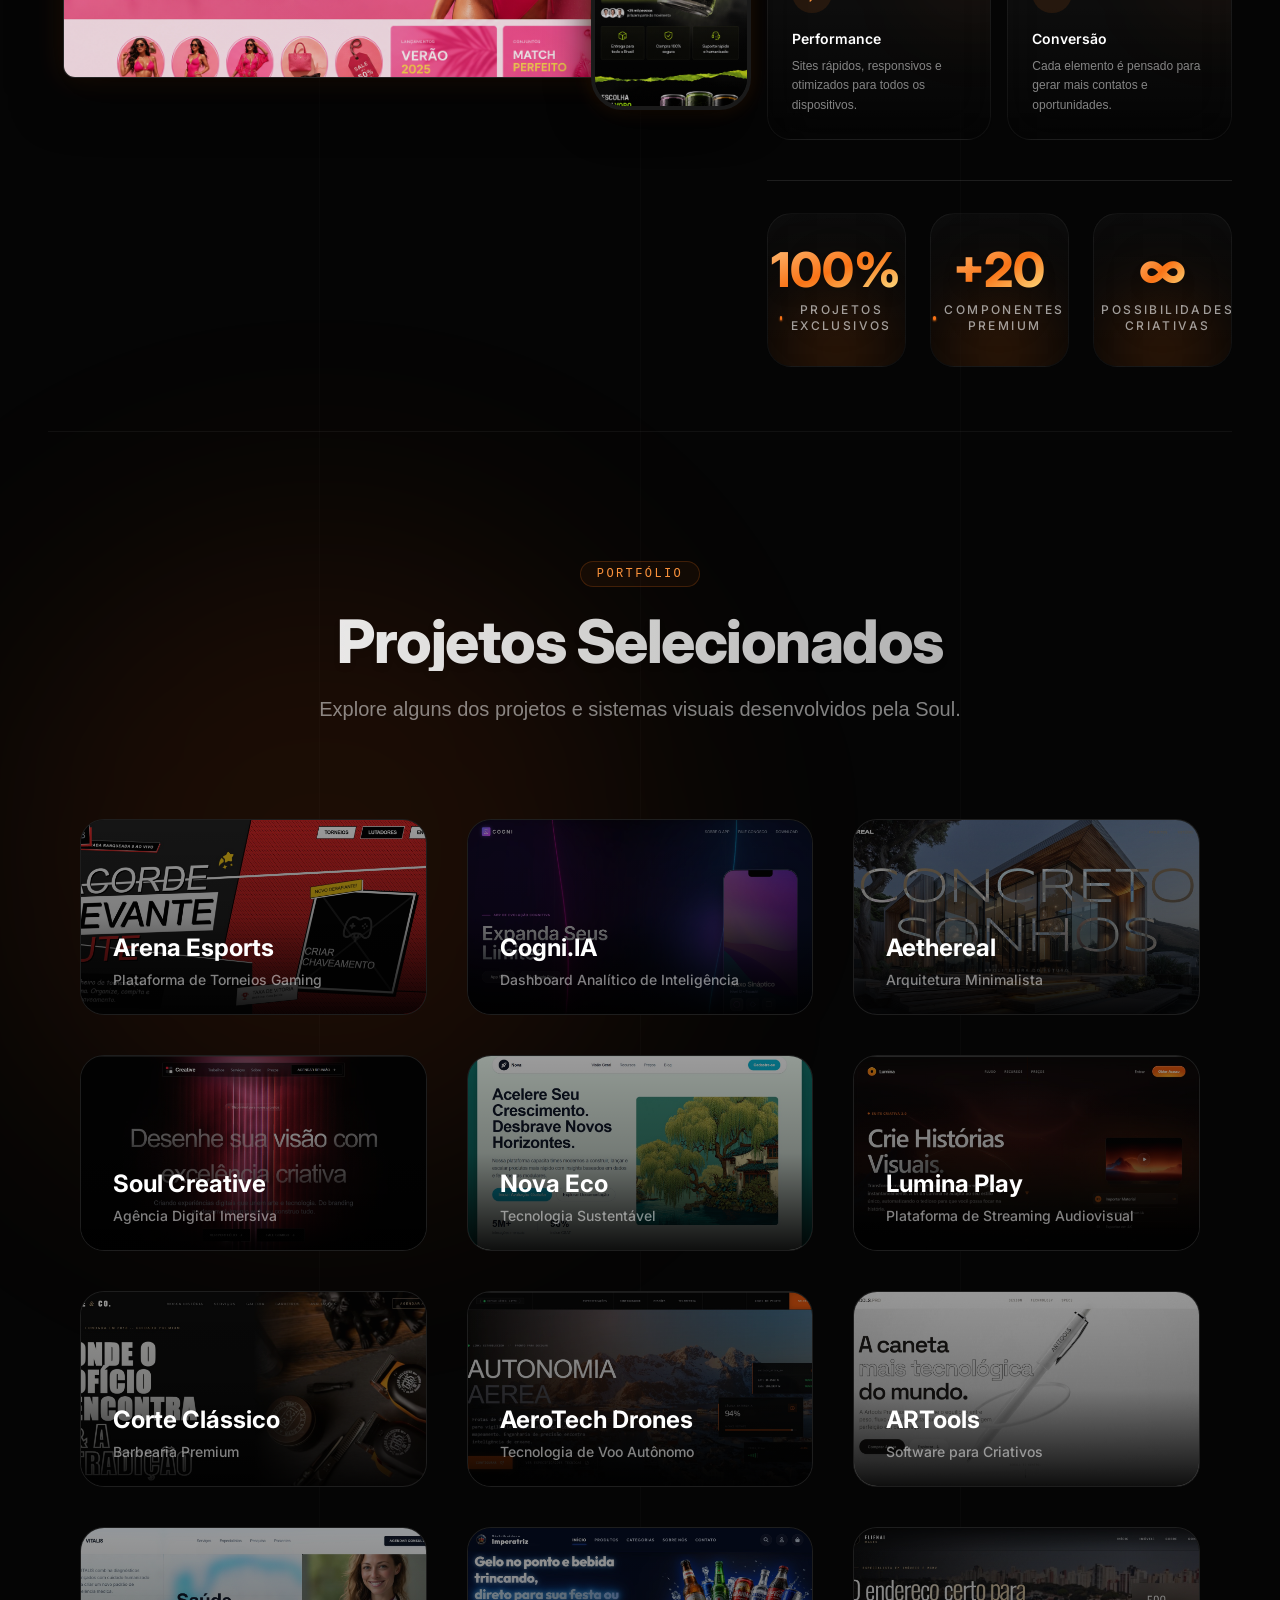
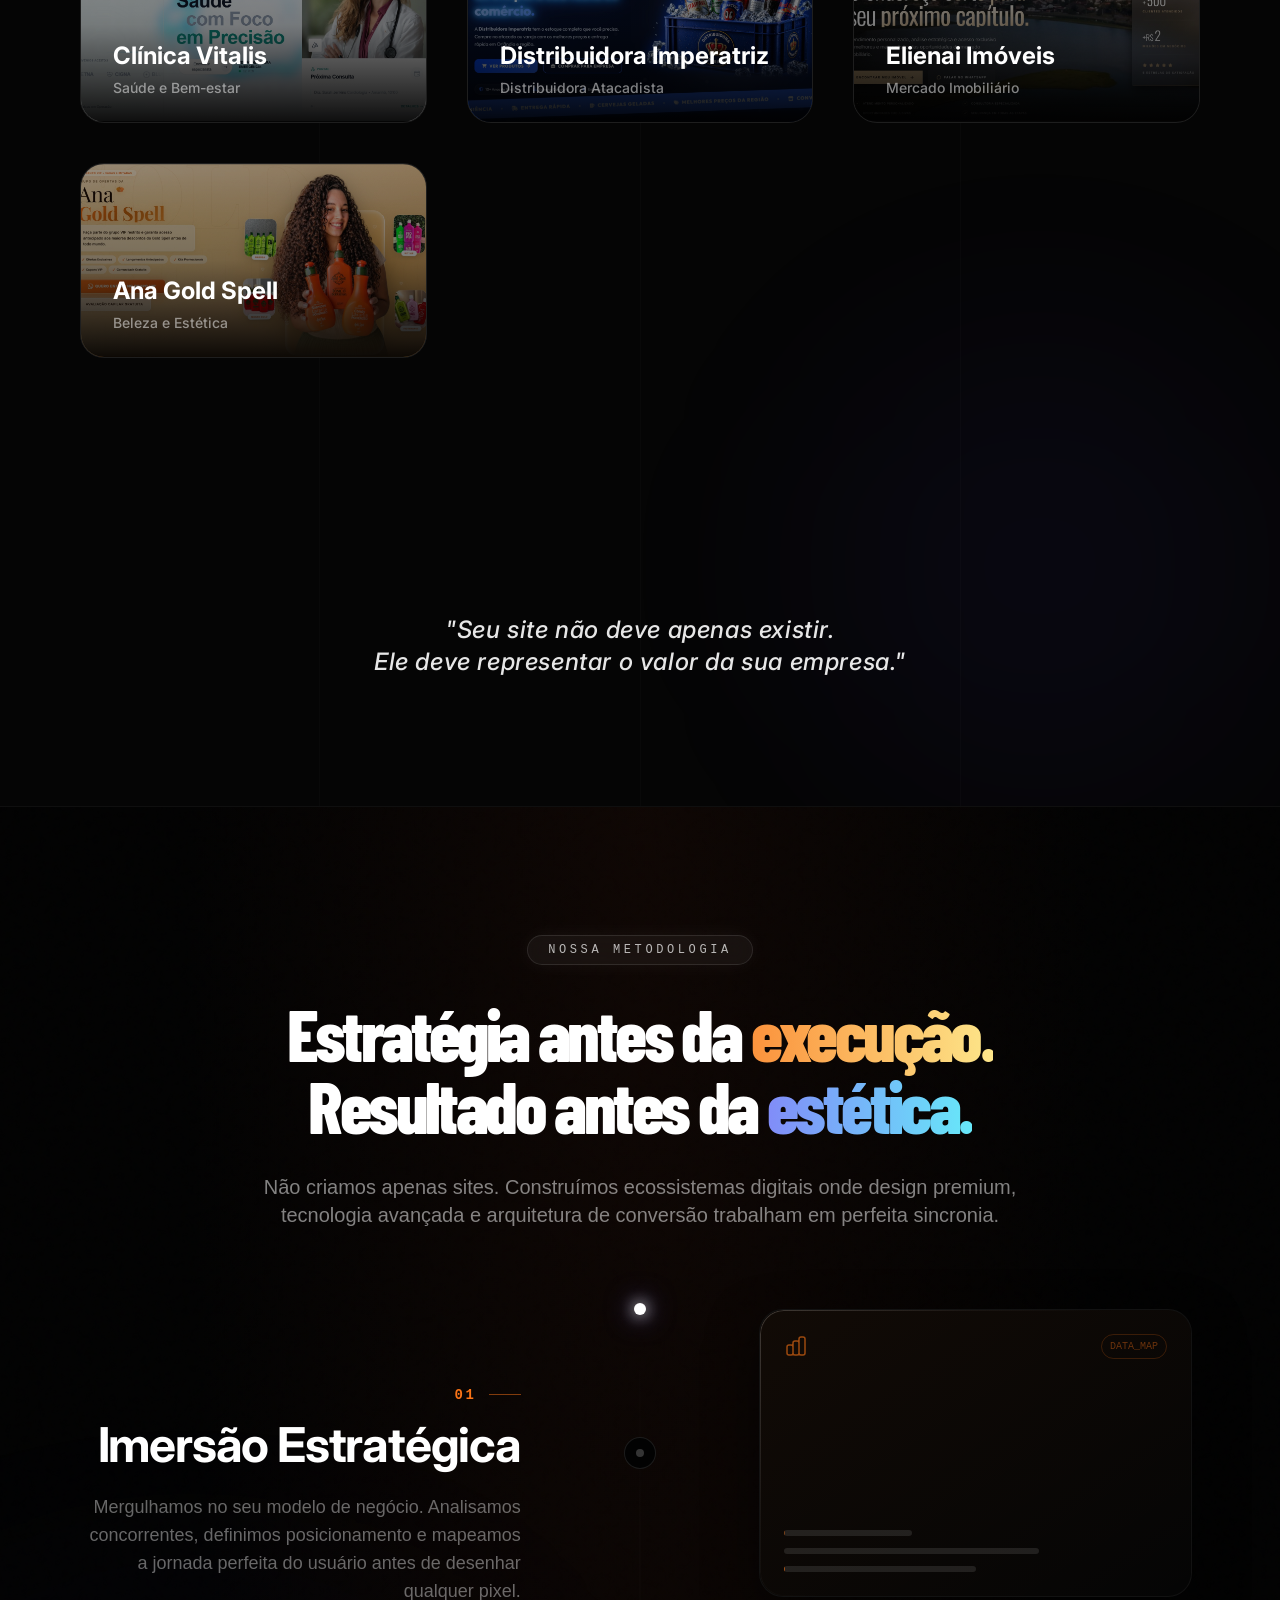
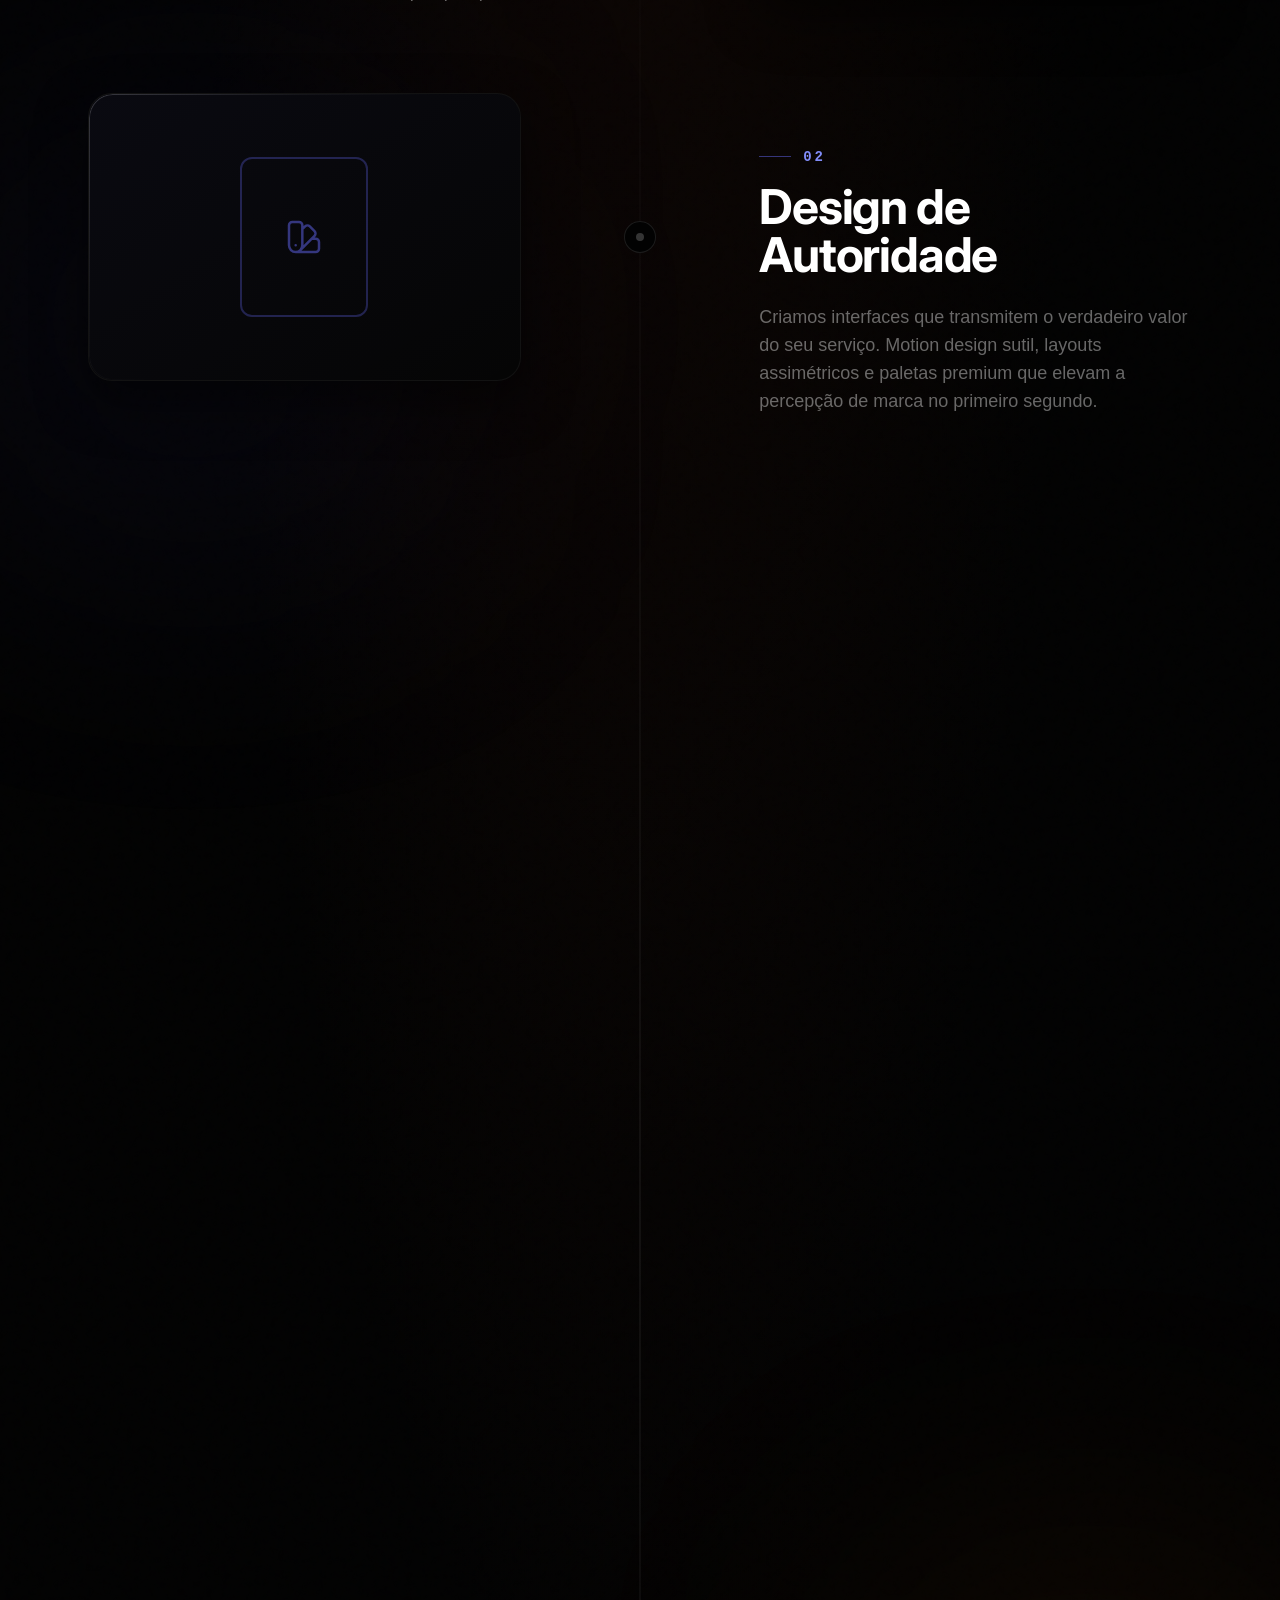
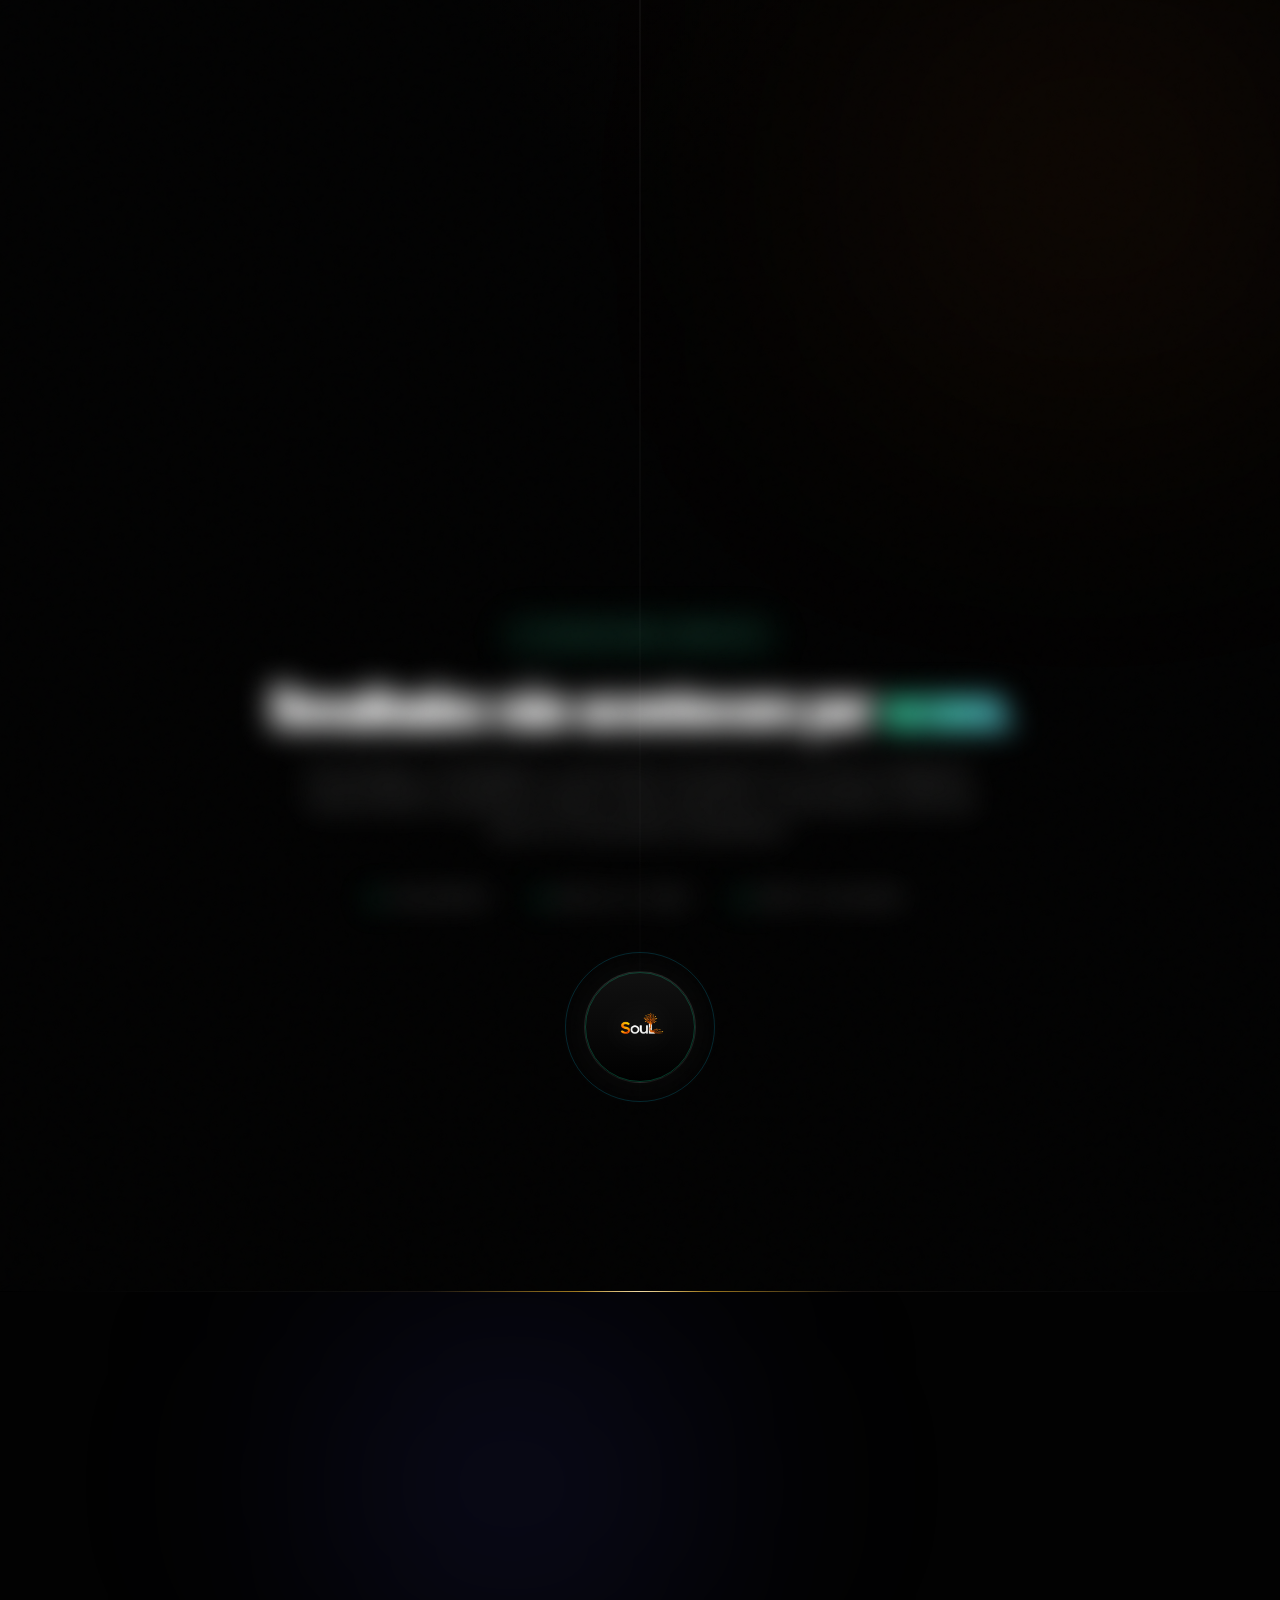
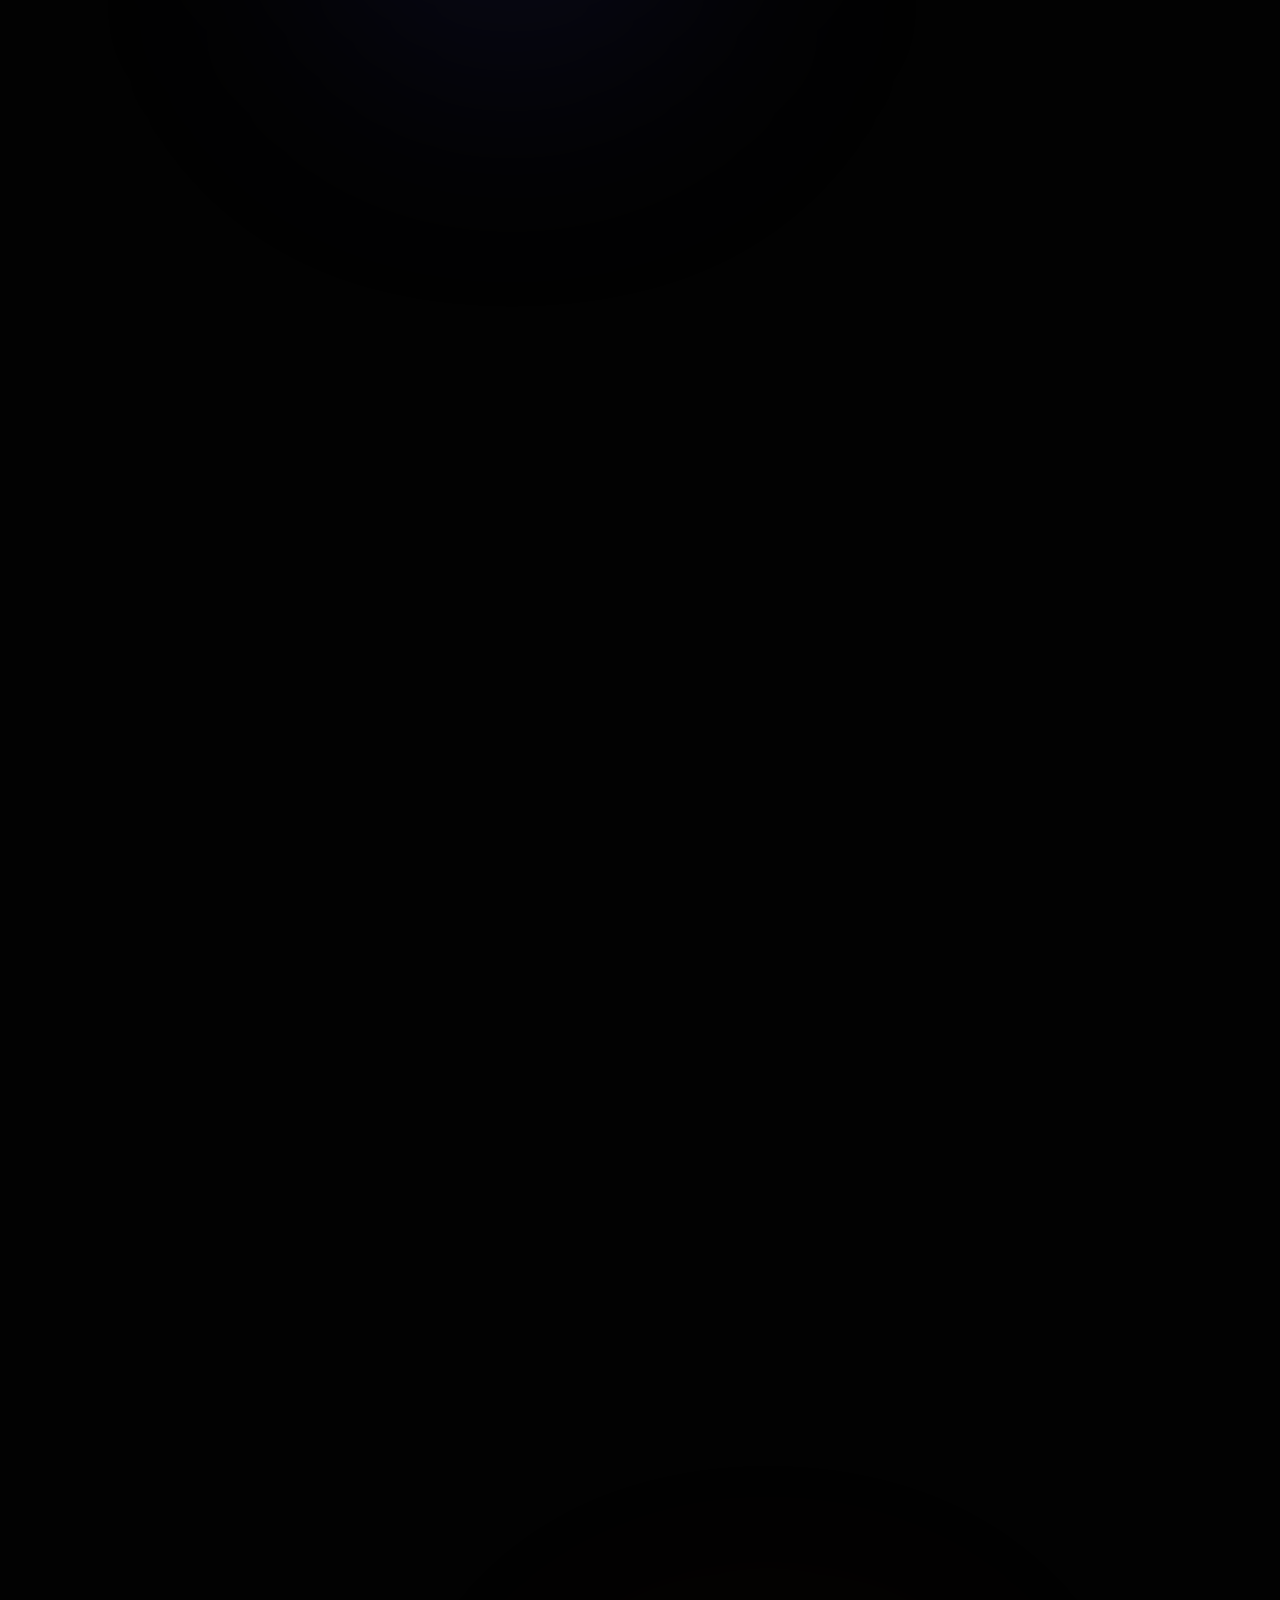
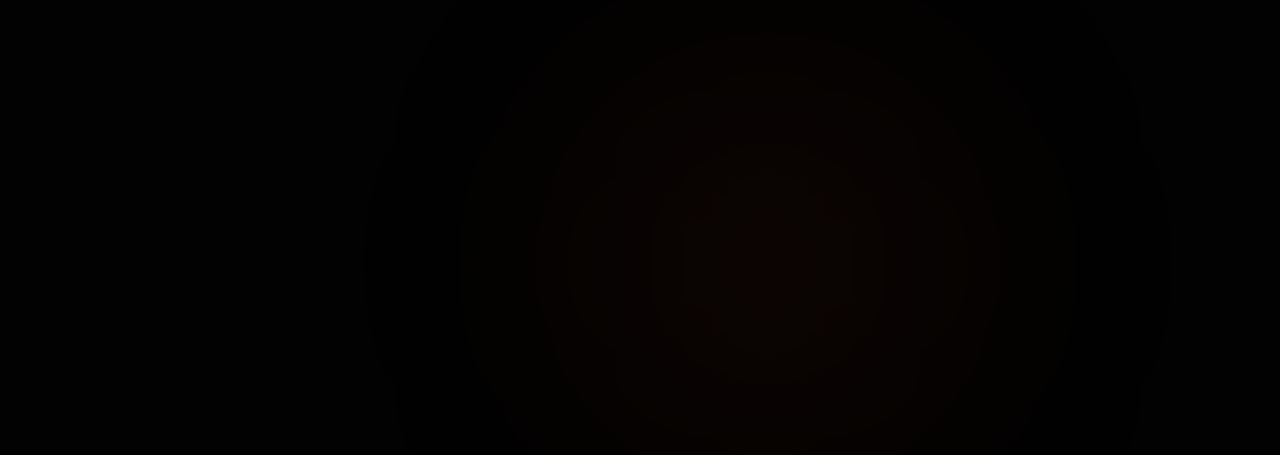
==== commit 1bfcf568: "Corrige centralizacao do mockup do telefone no mobile" ====
--- a/index3.html
+++ b/index3.html
@@ -256,7 +256,6 @@
             .mediaCard,
             .soul-mockup-wrapper {
                 will-change: transform, opacity;
-                transform: translateZ(0);
                 backface-visibility: hidden;
             }
             img {
